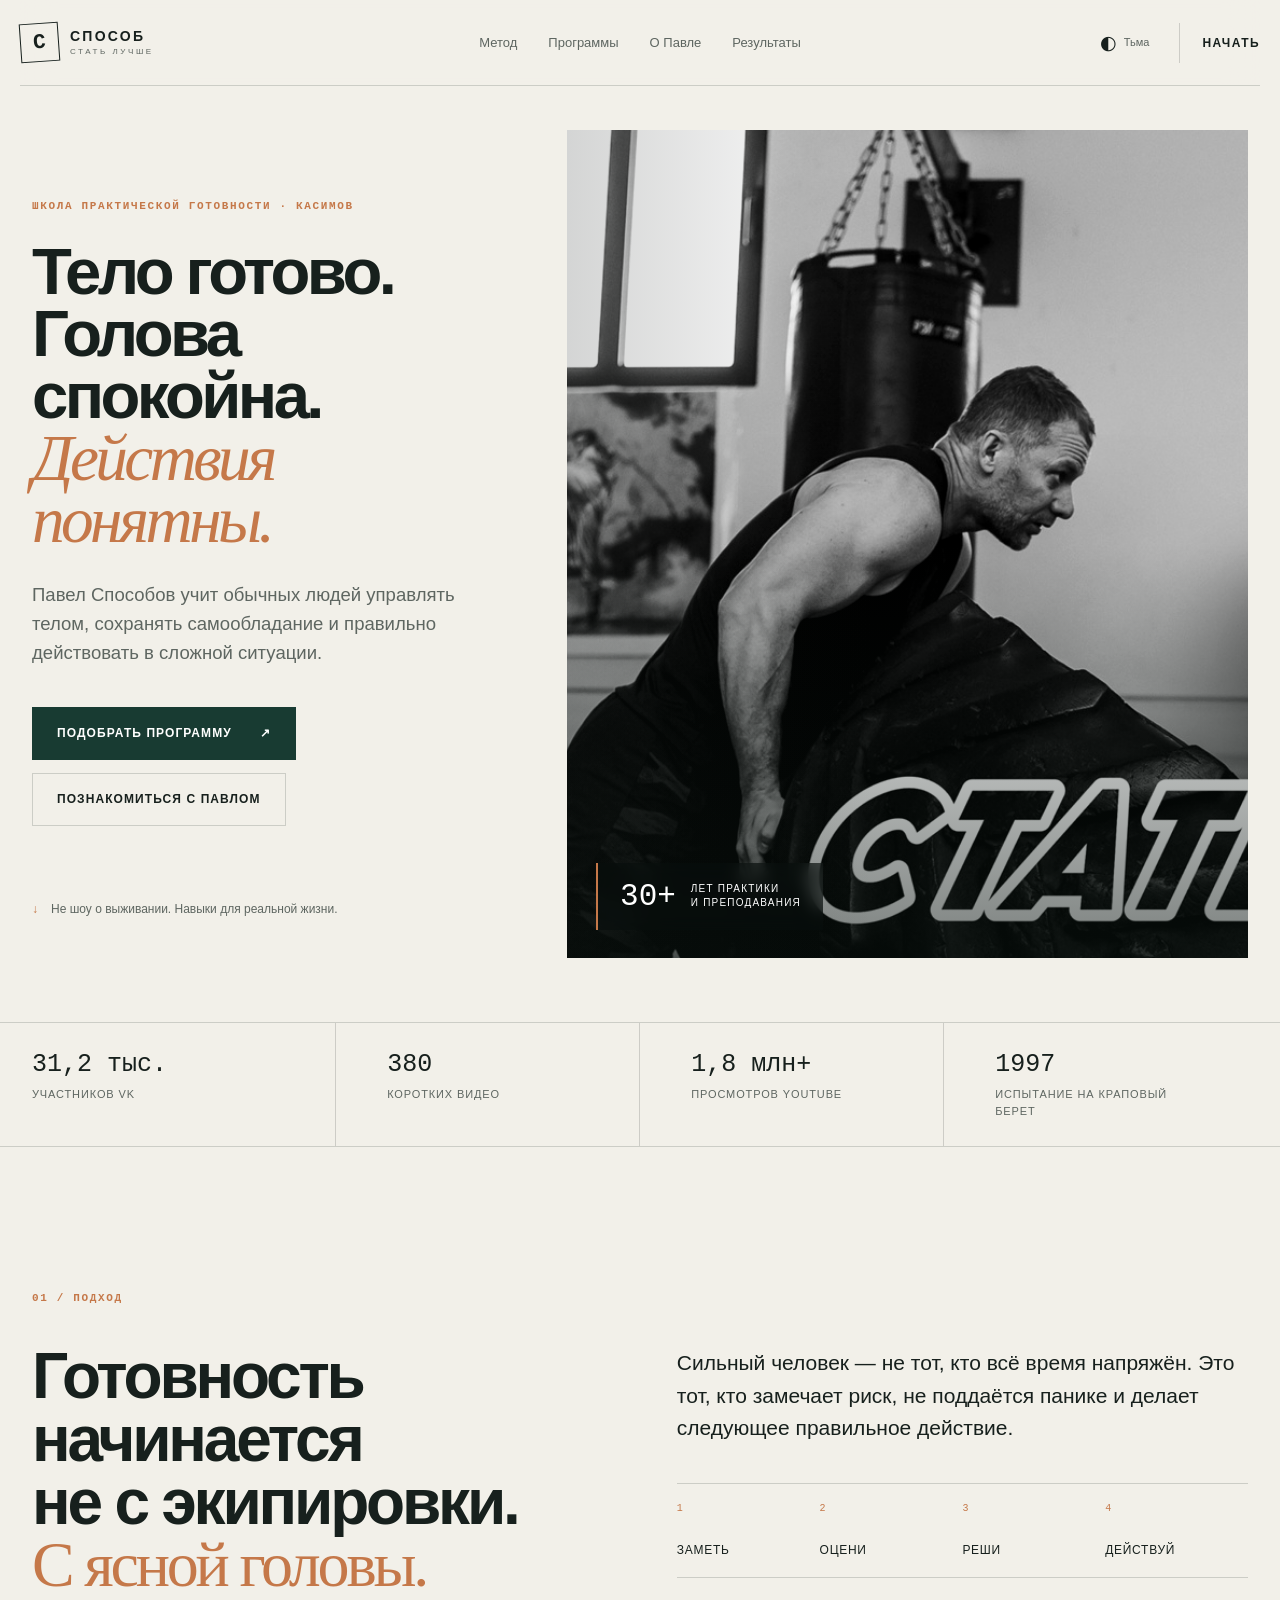
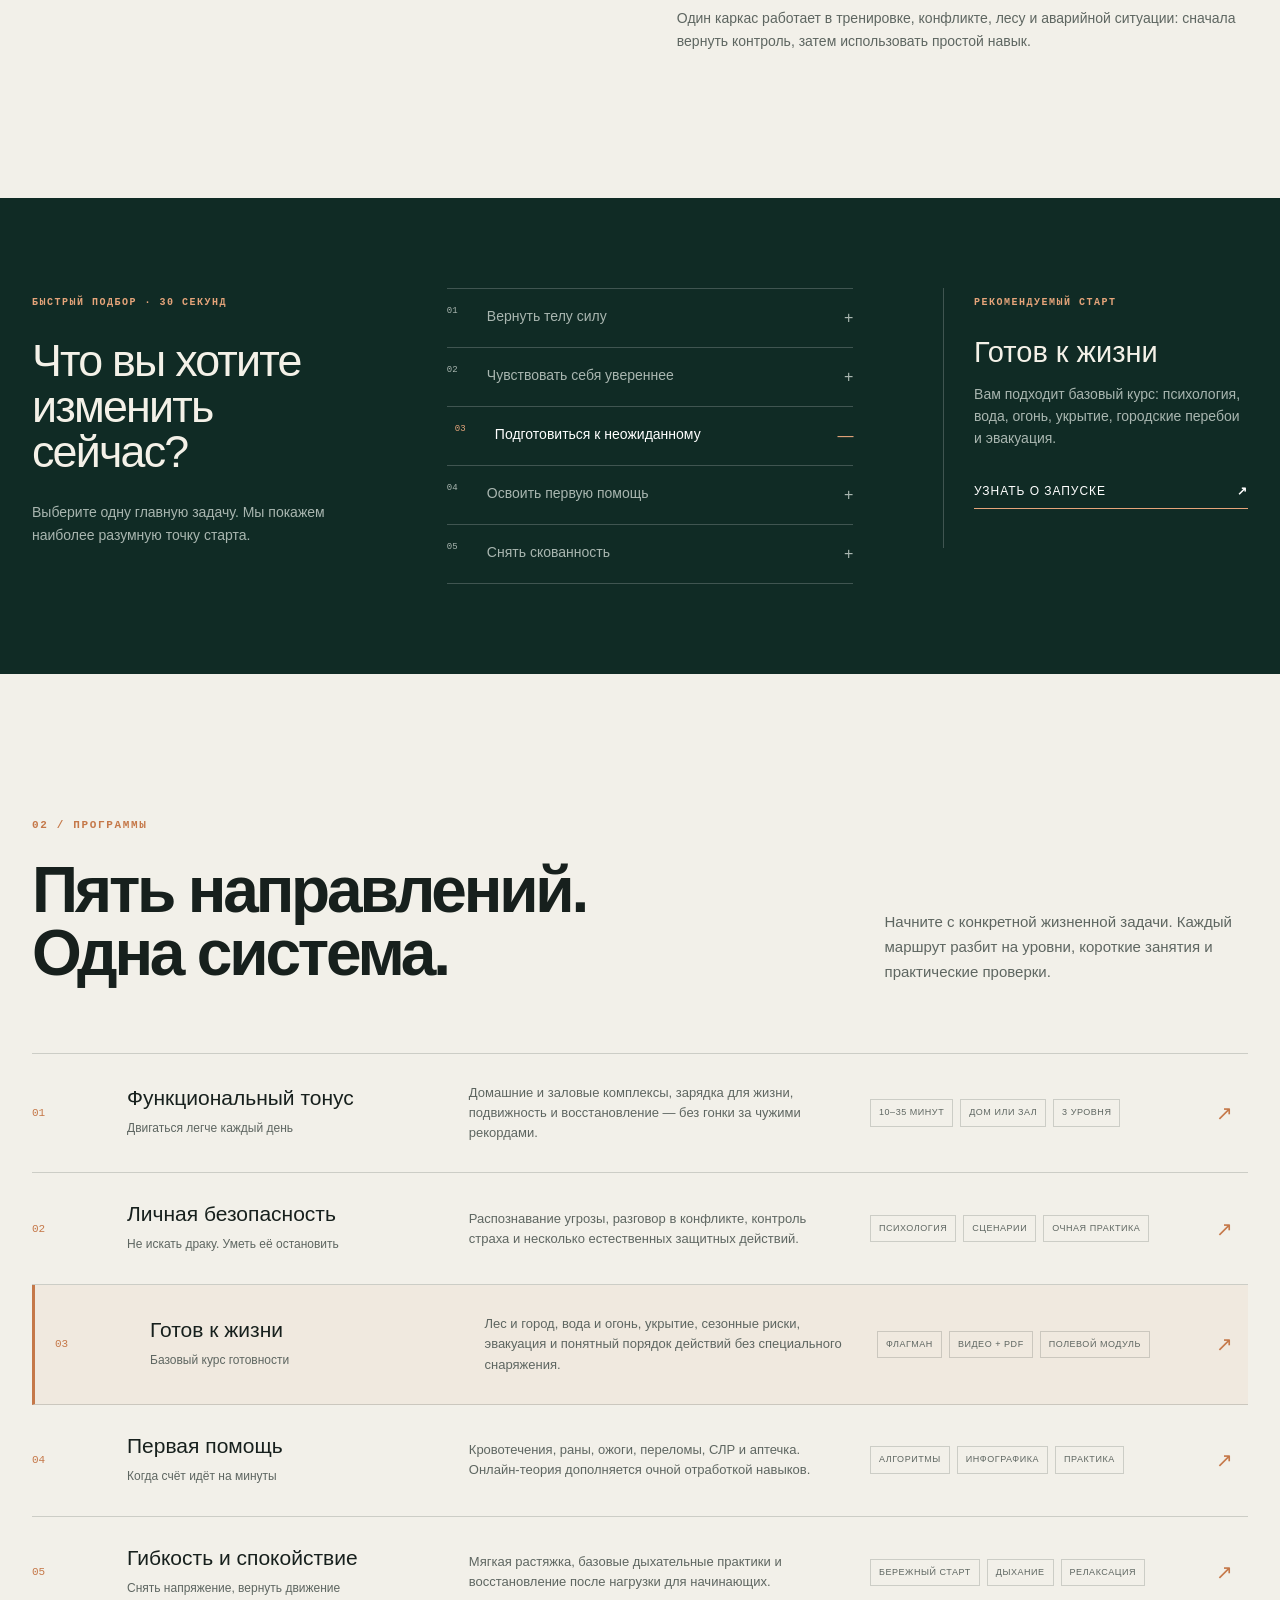
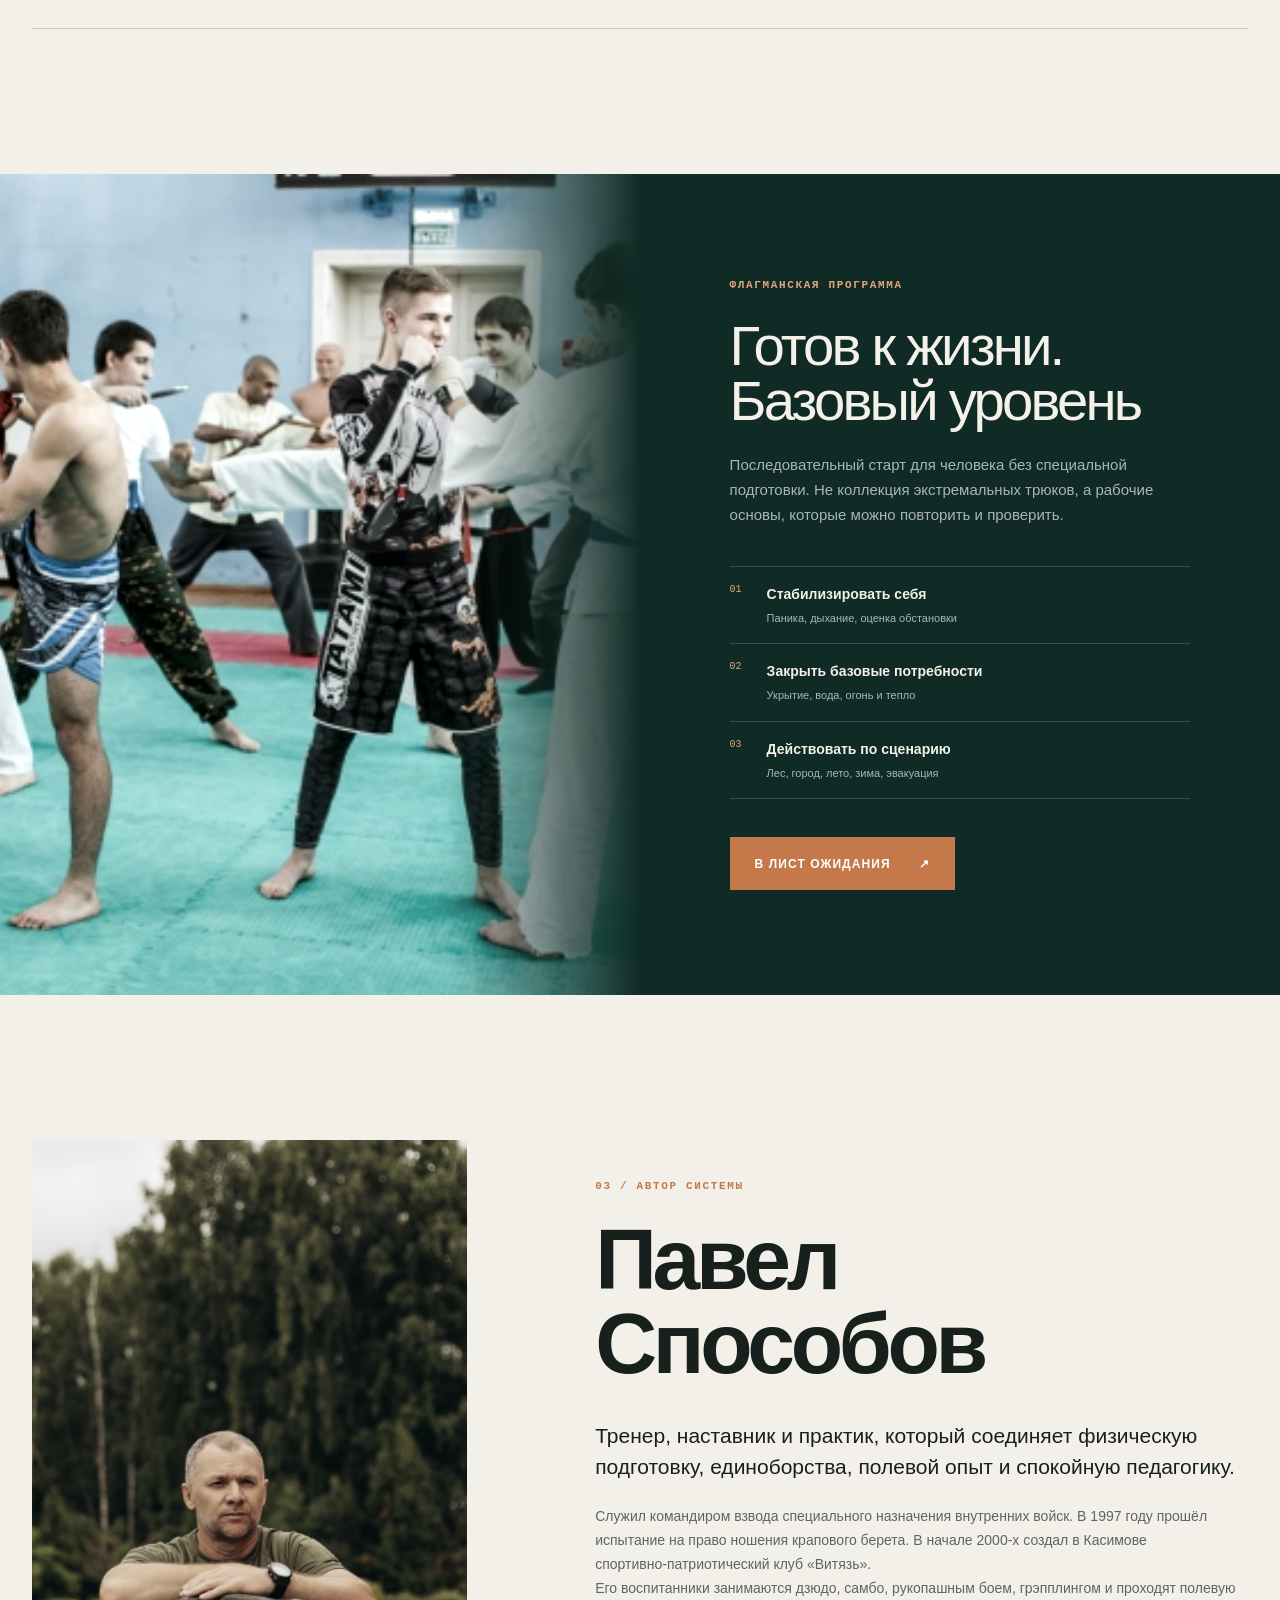
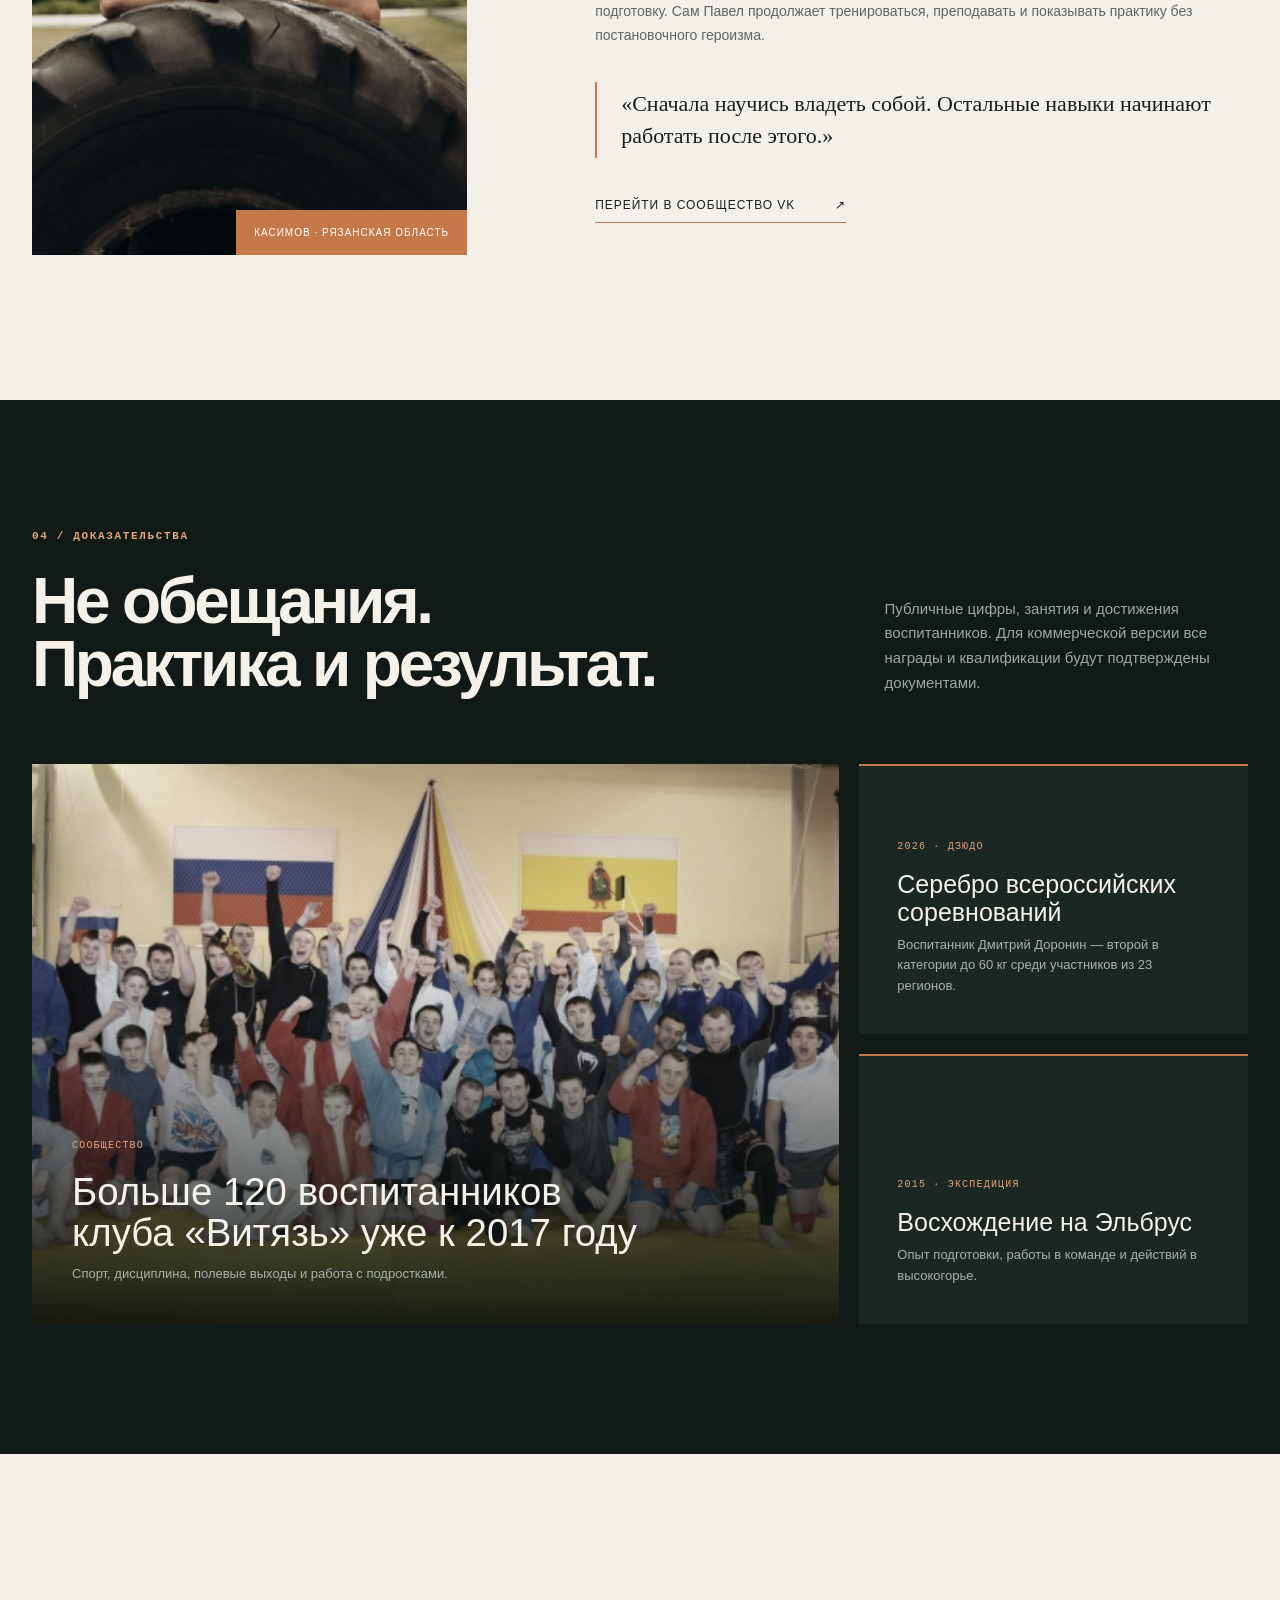
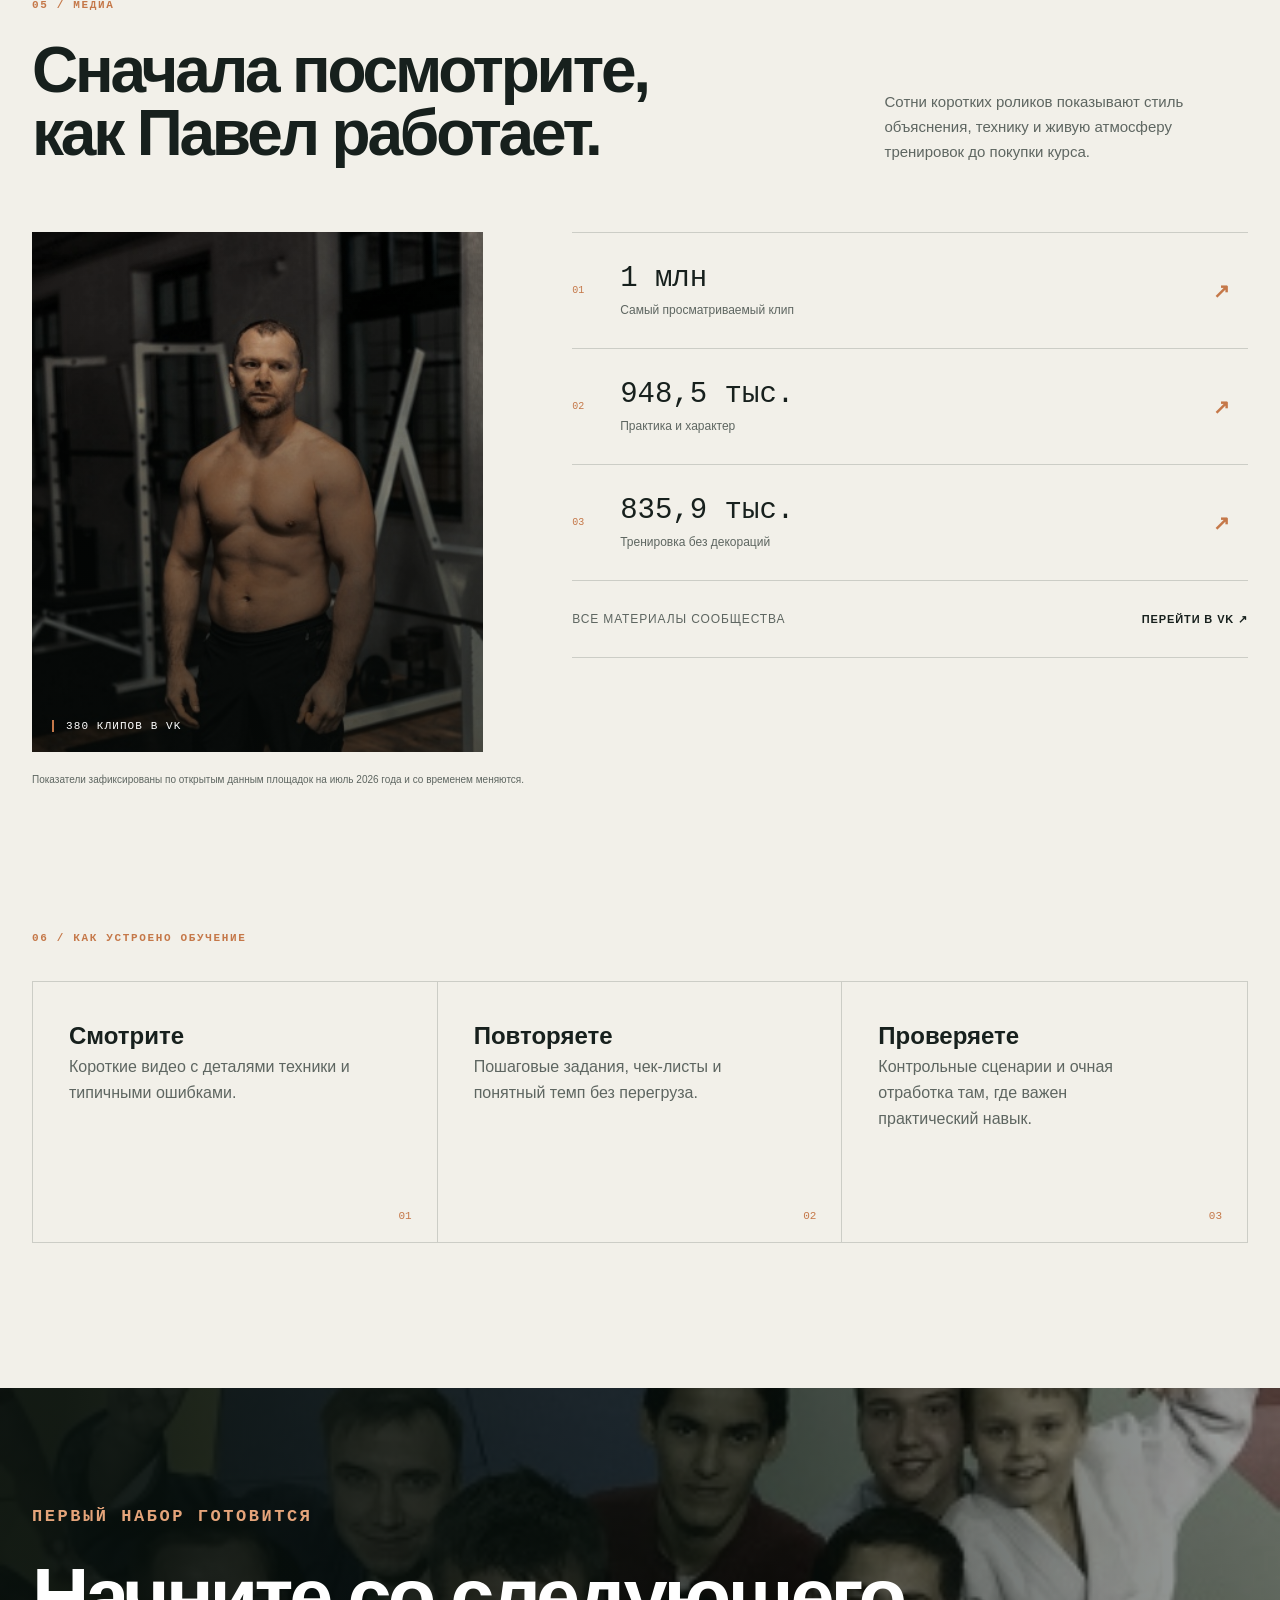
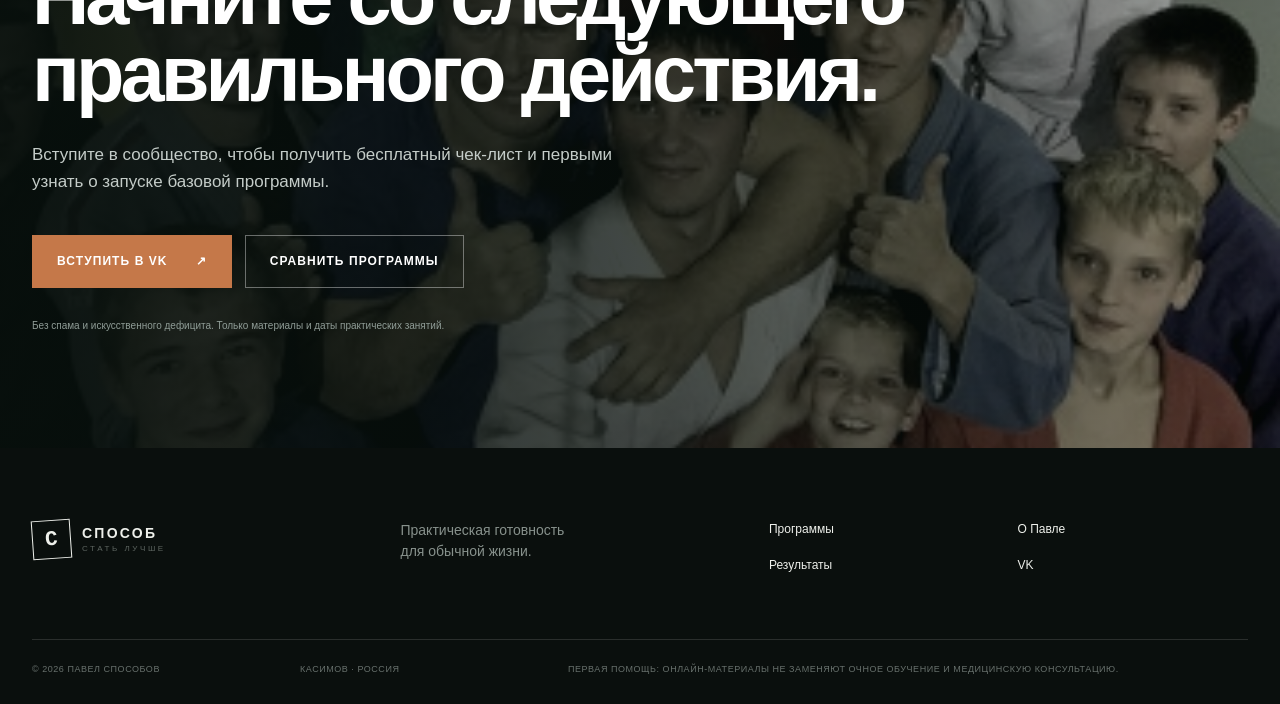
==== index.html @ b3b9cffa "Publish public site" ====
<!DOCTYPE html><html lang="ru"><head><meta charSet="utf-8"/><meta name="viewport" content="width=device-width, initial-scale=1"/><link rel="preload" href="/_next/static/media/797e433ab948586e-s.p.08e28id.o-okb.woff2" as="font" crossorigin="" type="font/woff2"/><link rel="preload" href="/_next/static/media/caa3a2e1cccd8315-s.p.09~u27dqhyhd6.woff2" as="font" crossorigin="" type="font/woff2"/><link rel="preload" as="image" href="/images/hero.jpg"/><link rel="stylesheet" href="/_next/static/chunks/0t3.xj70xas-e.css" data-precedence="next"/><link rel="preload" as="script" fetchPriority="low" href="/_next/static/chunks/11qk_vpw_zwkf.js"/><script src="/_next/static/chunks/0d-5~.f~0wtco.js" async=""></script><script src="/_next/static/chunks/10u3y4bw1ayzs.js" async=""></script><script src="/_next/static/chunks/turbopack-0e47rfx~.~3-8.js" async=""></script><script src="/_next/static/chunks/0fsi8lw5utejl.js" async=""></script><script src="/_next/static/chunks/0d3tkj33oycf2.js" async=""></script><script src="/_next/static/chunks/0q2obh1eyo8nd.js" async=""></script><meta name="next-size-adjust" content=""/><title>Павел Способов — способ стать лучше</title><meta name="description" content="Практическая школа физической формы, личной безопасности, выживания и первой помощи для обычных людей."/><meta property="og:title" content="Тело готово. Голова спокойна. Действия понятны."/><meta property="og:description" content="Школа практической готовности Павла Способова."/><meta property="og:locale" content="ru_RU"/><meta property="og:image" content="https://c05079389-ops.github.io/og.png"/><meta property="og:image:width" content="1707"/><meta property="og:image:height" content="907"/><meta property="og:image:alt" content="Спокойная готовность — школа Павла Способова"/><meta property="og:type" content="website"/><meta name="twitter:card" content="summary_large_image"/><meta name="twitter:title" content="Павел Способов — способ стать лучше"/><meta name="twitter:description" content="Практическая готовность для обычной жизни."/><meta name="twitter:image" content="https://c05079389-ops.github.io/og.png"/><script>
  try {
    const saved = localStorage.getItem('sposob-theme');
    const theme = saved || (matchMedia('(prefers-color-scheme: dark)').matches ? 'dark' : 'light');
    document.documentElement.dataset.theme = theme;
  } catch (_) {}
</script><script src="/_next/static/chunks/03~yq9q893hmn.js" noModule=""></script></head><body class="geist_a71539c9-module__T19VSG__variable geist_mono_8d43a2aa-module__8Li5zG__variable"><div hidden=""><!--$--><!--/$--></div><main id="top"><header class="site-header"><a class="brand" href="#top" aria-label="Способ стать лучше — на главную"><span class="brand-mark">С</span><span class="brand-copy"><b>Способ</b><small>стать лучше</small></span></a><nav class="desktop-nav" aria-label="Главная навигация"><a href="#method">Метод</a><a href="#programs">Программы</a><a href="#pavel">О Павле</a><a href="#results">Результаты</a></nav><div class="header-actions"><button class="theme-toggle" type="button" aria-label="Переключить цветовую тему"><span class="show-in-dark" aria-hidden="true">☼</span><span class="show-in-light" aria-hidden="true">◐</span><small class="show-in-dark">Свет</small><small class="show-in-light">Тьма</small></button><a class="header-cta" href="#start">Начать</a></div></header><section class="hero section-shell" aria-labelledby="hero-title"><div class="hero-copy"><p class="eyebrow">Школа практической готовности · Касимов</p><h1 id="hero-title">Тело готово.<br/>Голова спокойна.<br/><em>Действия понятны.</em></h1><p class="hero-lead">Павел Способов учит обычных людей управлять телом, сохранять самообладание и правильно действовать в сложной ситуации.</p><div class="hero-actions"><a class="button primary" href="#finder">Подобрать программу <span>↗</span></a><a class="button ghost" href="#pavel">Познакомиться с Павлом</a></div><div class="hero-note"><span>↓</span> Не шоу о выживании. Навыки для реальной жизни.</div></div><div class="hero-visual"><img alt="Павел Способов во время функциональной тренировки с тракторной покрышкой" decoding="async" data-nimg="fill" style="position:absolute;height:100%;width:100%;left:0;top:0;right:0;bottom:0;color:transparent" src="/images/hero.jpg"/><div class="hero-image-shade"></div><div class="hero-stamp"><b>30+</b><span>лет практики<br/>и преподавания</span></div></div></section><section class="trust-strip" aria-label="Ключевые показатели"><div><b>31,2 тыс.</b><span>участников VK</span></div><div><b>380</b><span>коротких видео</span></div><div><b>1,8 млн+</b><span>просмотров YouTube</span></div><div><b>1997</b><span>испытание на краповый берет</span></div></section><section class="manifesto section-shell" id="method"><div class="section-number">01 / Подход</div><div class="manifesto-grid"><h2>Готовность начинается<br/>не с экипировки.<br/><span>С ясной головы.</span></h2><div class="manifesto-body"><p>Сильный человек — не тот, кто всё время напряжён. Это тот, кто замечает риск, не поддаётся панике и делает следующее правильное действие.</p><div class="method-line" aria-label="Этапы авторского подхода"><span><i>1</i>Заметь</span><span><i>2</i>Оцени</span><span><i>3</i>Реши</span><span><i>4</i>Действуй</span></div><p class="small-copy">Один каркас работает в тренировке, конфликте, лесу и аварийной ситуации: сначала вернуть контроль, затем использовать простой навык.</p></div></div></section><section class="finder-wrap" id="finder"><div class="section-shell"><div class="finder"><div class="finder-intro"><span>Быстрый подбор · 30 секунд</span><h2>Что вы хотите<br/>изменить сейчас?</h2><p>Выберите одну главную задачу. Мы покажем наиболее разумную точку старта.</p></div><div class="finder-options" role="tablist" aria-label="Цель обучения"><button type="button" role="tab" aria-selected="false"><i>01</i><span>Вернуть телу силу</span><b>+</b></button><button type="button" role="tab" aria-selected="false"><i>02</i><span>Чувствовать себя увереннее</span><b>+</b></button><button type="button" role="tab" aria-selected="true"><i>03</i><span>Подготовиться к неожиданному</span><b>—</b></button><button type="button" role="tab" aria-selected="false"><i>04</i><span>Освоить первую помощь</span><b>+</b></button><button type="button" role="tab" aria-selected="false"><i>05</i><span>Снять скованность</span><b>+</b></button></div><div class="finder-result" aria-live="polite"><span>Рекомендуемый старт</span><h3>Готов к жизни</h3><p>Вам подходит базовый курс: психология, вода, огонь, укрытие, городские перебои и эвакуация.</p><a href="#start">Узнать о запуске <b>↗</b></a></div></div></div></section><section class="programs section-shell" id="programs"><div class="section-heading"><div><div class="section-number">02 / Программы</div><h2>Пять направлений.<br/>Одна система.</h2></div><p>Начните с конкретной жизненной задачи. Каждый маршрут разбит на уровни, короткие занятия и практические проверки.</p></div><div class="program-list"><article class="program-row "><div class="program-index">01</div><div class="program-title"><h3>Функциональный тонус</h3><span>Двигаться легче каждый день</span></div><p>Домашние и заловые комплексы, зарядка для жизни, подвижность и восстановление — без гонки за чужими рекордами.</p><div class="program-meta"><span>10–35 минут</span><span>дом или зал</span><span>3 уровня</span></div><a href="#start" aria-label="Узнать о программе Функциональный тонус">↗</a></article><article class="program-row "><div class="program-index">02</div><div class="program-title"><h3>Личная безопасность</h3><span>Не искать драку. Уметь её остановить</span></div><p>Распознавание угрозы, разговор в конфликте, контроль страха и несколько естественных защитных действий.</p><div class="program-meta"><span>психология</span><span>сценарии</span><span>очная практика</span></div><a href="#start" aria-label="Узнать о программе Личная безопасность">↗</a></article><article class="program-row featured"><div class="program-index">03</div><div class="program-title"><h3>Готов к жизни</h3><span>Базовый курс готовности</span></div><p>Лес и город, вода и огонь, укрытие, сезонные риски, эвакуация и понятный порядок действий без специального снаряжения.</p><div class="program-meta"><span>флагман</span><span>видео + PDF</span><span>полевой модуль</span></div><a href="#start" aria-label="Узнать о программе Готов к жизни">↗</a></article><article class="program-row "><div class="program-index">04</div><div class="program-title"><h3>Первая помощь</h3><span>Когда счёт идёт на минуты</span></div><p>Кровотечения, раны, ожоги, переломы, СЛР и аптечка. Онлайн-теория дополняется очной отработкой навыков.</p><div class="program-meta"><span>алгоритмы</span><span>инфографика</span><span>практика</span></div><a href="#start" aria-label="Узнать о программе Первая помощь">↗</a></article><article class="program-row "><div class="program-index">05</div><div class="program-title"><h3>Гибкость и спокойствие</h3><span>Снять напряжение, вернуть движение</span></div><p>Мягкая растяжка, базовые дыхательные практики и восстановление после нагрузки для начинающих.</p><div class="program-meta"><span>бережный старт</span><span>дыхание</span><span>релаксация</span></div><a href="#start" aria-label="Узнать о программе Гибкость и спокойствие">↗</a></article></div></section><section class="flagship"><div class="flagship-image"><img alt="Отработка навыков на тренировке Павла Способова" loading="lazy" decoding="async" data-nimg="fill" style="position:absolute;height:100%;width:100%;left:0;top:0;right:0;bottom:0;color:transparent" src="/images/combat.jpg"/></div><div class="flagship-copy"><div class="section-number light">Флагманская программа</div><h2>Готов к жизни.<br/>Базовый уровень</h2><p>Последовательный старт для человека без специальной подготовки. Не коллекция экстремальных трюков, а рабочие основы, которые можно повторить и проверить.</p><ol><li><span>01</span><div><b>Стабилизировать себя</b><small>Паника, дыхание, оценка обстановки</small></div></li><li><span>02</span><div><b>Закрыть базовые потребности</b><small>Укрытие, вода, огонь и тепло</small></div></li><li><span>03</span><div><b>Действовать по сценарию</b><small>Лес, город, лето, зима, эвакуация</small></div></li></ol><a class="button copper" href="#start">В лист ожидания <span>↗</span></a></div></section><section class="about section-shell" id="pavel"><div class="about-photo"><img alt="Павел Способов на тренировочной площадке" loading="lazy" decoding="async" data-nimg="fill" style="position:absolute;height:100%;width:100%;left:0;top:0;right:0;bottom:0;color:transparent" src="/images/pavel.jpg"/><div class="photo-label">Касимов · Рязанская область</div></div><div class="about-copy"><div class="section-number">03 / Автор системы</div><h2>Павел<br/>Способов</h2><p class="about-lead">Тренер, наставник и практик, который соединяет физическую подготовку, единоборства, полевой опыт и спокойную педагогику.</p><p>Служил командиром взвода специального назначения внутренних войск. В 1997 году прошёл испытание на право ношения крапового берета. В начале 2000-х создал в Касимове спортивно‑патриотический клуб «Витязь».</p><p>Его воспитанники занимаются дзюдо, самбо, рукопашным боем, грэпплингом и проходят полевую подготовку. Сам Павел продолжает тренироваться, преподавать и показывать практику без постановочного героизма.</p><blockquote>«Сначала научись владеть собой. Остальные навыки начинают работать после этого.»</blockquote><a class="text-link" href="https://vk.ru/club160742433" target="_blank" rel="noreferrer">Перейти в сообщество VK <span>↗</span></a></div></section><section class="results" id="results"><div class="section-shell"><div class="section-heading light-heading"><div><div class="section-number light">04 / Доказательства</div><h2>Не обещания.<br/>Практика и результат.</h2></div><p>Публичные цифры, занятия и достижения воспитанников. Для коммерческой версии все награды и квалификации будут подтверждены документами.</p></div><div class="case-grid"><article class="case-featured"><img alt="Команда и воспитанники клуба Павла Способова" loading="lazy" decoding="async" data-nimg="fill" style="position:absolute;height:100%;width:100%;left:0;top:0;right:0;bottom:0;color:transparent" src="/images/community.jpg"/><div class="case-overlay"><span>Сообщество</span><h3>Больше 120 воспитанников клуба «Витязь» уже к 2017 году</h3><p>Спорт, дисциплина, полевые выходы и работа с подростками.</p></div></article><div class="case-stack"><article><span>2026 · Дзюдо</span><h3>Серебро всероссийских соревнований</h3><p>Воспитанник Дмитрий Доронин — второй в категории до 60 кг среди участников из 23 регионов.</p></article><article><span>2015 · Экспедиция</span><h3>Восхождение на Эльбрус</h3><p>Опыт подготовки, работы в команде и действий в высокогорье.</p></article></div></div></div></section><section class="media section-shell"><div class="section-heading"><div><div class="section-number">05 / Медиа</div><h2>Сначала посмотрите,<br/>как Павел работает.</h2></div><p>Сотни коротких роликов показывают стиль объяснения, технику и живую атмосферу тренировок до покупки курса.</p></div><div class="media-layout"><div class="media-image"><img alt="Павел Способов в тренировочном зале" loading="lazy" decoding="async" data-nimg="fill" style="position:absolute;height:100%;width:100%;left:0;top:0;right:0;bottom:0;color:transparent" src="/images/fitness.jpg"/><span>380 клипов в VK</span></div><div class="video-list"><a href="https://vk.ru/clip-160742433_456239217" target="_blank" rel="noreferrer"><i>0<!-- -->1</i><div><b>1 млн</b><span>Самый просматриваемый клип</span></div><strong>↗</strong></a><a href="https://vk.ru/clip-160742433_456239220" target="_blank" rel="noreferrer"><i>0<!-- -->2</i><div><b>948,5 тыс.</b><span>Практика и характер</span></div><strong>↗</strong></a><a href="https://vk.ru/clip-160742433_456239047" target="_blank" rel="noreferrer"><i>0<!-- -->3</i><div><b>835,9 тыс.</b><span>Тренировка без декораций</span></div><strong>↗</strong></a><a class="all-media" href="https://vk.ru/club160742433" target="_blank" rel="noreferrer"><span>Все материалы сообщества</span><strong>Перейти в VK ↗</strong></a></div></div><p class="data-note">Показатели зафиксированы по открытым данным площадок на июль 2026 года и со временем меняются.</p></section><section class="format section-shell"><div class="section-number">06 / Как устроено обучение</div><div class="format-grid"><div><b>Смотрите</b><p>Короткие видео с деталями техники и типичными ошибками.</p><span>01</span></div><div><b>Повторяете</b><p>Пошаговые задания, чек‑листы и понятный темп без перегруза.</p><span>02</span></div><div><b>Проверяете</b><p>Контрольные сценарии и очная отработка там, где важен практический навык.</p><span>03</span></div></div></section><section class="cta-section" id="start"><div class="cta-photo"><img alt="Павел Способов с участниками клуба" loading="lazy" decoding="async" data-nimg="fill" style="position:absolute;height:100%;width:100%;left:0;top:0;right:0;bottom:0;color:transparent" src="/images/youth.jpg"/></div><div class="cta-content section-shell"><p class="eyebrow light">Первый набор готовится</p><h2>Начните со следующего<br/>правильного действия.</h2><p>Вступите в сообщество, чтобы получить бесплатный чек‑лист и первыми узнать о запуске базовой программы.</p><div class="hero-actions"><a class="button copper" href="https://vk.ru/club160742433" target="_blank" rel="noreferrer">Вступить в VK <span>↗</span></a><a class="button outline-light" href="#programs">Сравнить программы</a></div><small>Без спама и искусственного дефицита. Только материалы и даты практических занятий.</small></div></section><footer><div class="footer-top"><a class="brand footer-brand" href="#top"><span class="brand-mark">С</span><span class="brand-copy"><b>Способ</b><small>стать лучше</small></span></a><p>Практическая готовность<br/>для обычной жизни.</p><nav><a href="#programs">Программы</a><a href="#pavel">О Павле</a><a href="#results">Результаты</a><a href="https://vk.ru/club160742433">VK</a></nav></div><div class="footer-bottom"><span>© 2026 Павел Способов</span><span>Касимов · Россия</span><span>Первая помощь: онлайн‑материалы не заменяют очное обучение и медицинскую консультацию.</span></div></footer></main><!--$--><!--/$--><script src="/_next/static/chunks/11qk_vpw_zwkf.js" id="_R_" async=""></script><script>(self.__next_f=self.__next_f||[]).push([0])</script><script>self.__next_f.push([1,"1:\"$Sreact.fragment\"\n2:I[39756,[\"/_next/static/chunks/0fsi8lw5utejl.js\",\"/_next/static/chunks/0d3tkj33oycf2.js\"],\"default\"]\n3:I[37457,[\"/_next/static/chunks/0fsi8lw5utejl.js\",\"/_next/static/chunks/0d3tkj33oycf2.js\"],\"default\"]\n4:I[25648,[\"/_next/static/chunks/0fsi8lw5utejl.js\",\"/_next/static/chunks/0d3tkj33oycf2.js\",\"/_next/static/chunks/0q2obh1eyo8nd.js\"],\"ThemeToggle\"]\n5:I[5500,[\"/_next/static/chunks/0fsi8lw5utejl.js\",\"/_next/static/chunks/0d3tkj33oycf2.js\",\"/_next/static/chunks/0q2obh1eyo8nd.js\"],\"Image\"]\n16:I[68027,[\"/_next/static/chunks/0fsi8lw5utejl.js\",\"/_next/static/chunks/0d3tkj33oycf2.js\"],\"default\",1]\n:HL[\"/_next/static/chunks/0t3.xj70xas-e.css\",\"style\"]\n:HL[\"/_next/static/media/797e433ab948586e-s.p.08e28id.o-okb.woff2\",\"font\",{\"crossOrigin\":\"\",\"type\":\"font/woff2\"}]\n:HL[\"/_next/static/media/caa3a2e1cccd8315-s.p.09~u27dqhyhd6.woff2\",\"font\",{\"crossOrigin\":\"\",\"type\":\"font/woff2\"}]\n"])</script><script>self.__next_f.push([1,"0:{\"P\":null,\"c\":[\"\",\"\"],\"q\":\"\",\"i\":false,\"f\":[[[\"\",{\"children\":[\"__PAGE__\",{}]},\"$undefined\",\"$undefined\",16],[[\"$\",\"$1\",\"c\",{\"children\":[[[\"$\",\"link\",\"0\",{\"rel\":\"stylesheet\",\"href\":\"/_next/static/chunks/0t3.xj70xas-e.css\",\"precedence\":\"next\",\"crossOrigin\":\"$undefined\",\"nonce\":\"$undefined\"}],[\"$\",\"script\",\"script-0\",{\"src\":\"/_next/static/chunks/0fsi8lw5utejl.js\",\"async\":true,\"nonce\":\"$undefined\"}],[\"$\",\"script\",\"script-1\",{\"src\":\"/_next/static/chunks/0d3tkj33oycf2.js\",\"async\":true,\"nonce\":\"$undefined\"}]],[\"$\",\"html\",null,{\"lang\":\"ru\",\"suppressHydrationWarning\":true,\"children\":[[\"$\",\"head\",null,{\"children\":[\"$\",\"script\",null,{\"dangerouslySetInnerHTML\":{\"__html\":\"\\n  try {\\n    const saved = localStorage.getItem('sposob-theme');\\n    const theme = saved || (matchMedia('(prefers-color-scheme: dark)').matches ? 'dark' : 'light');\\n    document.documentElement.dataset.theme = theme;\\n  } catch (_) {}\\n\"}}]}],[\"$\",\"body\",null,{\"className\":\"geist_a71539c9-module__T19VSG__variable geist_mono_8d43a2aa-module__8Li5zG__variable\",\"children\":[\"$\",\"$L2\",null,{\"parallelRouterKey\":\"children\",\"error\":\"$undefined\",\"errorStyles\":\"$undefined\",\"errorScripts\":\"$undefined\",\"template\":[\"$\",\"$L3\",null,{}],\"templateStyles\":\"$undefined\",\"templateScripts\":\"$undefined\",\"notFound\":[[[\"$\",\"title\",null,{\"children\":\"404: This page could not be found.\"}],[\"$\",\"div\",null,{\"style\":{\"fontFamily\":\"system-ui,\\\"Segoe UI\\\",Roboto,Helvetica,Arial,sans-serif,\\\"Apple Color Emoji\\\",\\\"Segoe UI Emoji\\\"\",\"height\":\"100vh\",\"textAlign\":\"center\",\"display\":\"flex\",\"flexDirection\":\"column\",\"alignItems\":\"center\",\"justifyContent\":\"center\"},\"children\":[\"$\",\"div\",null,{\"children\":[[\"$\",\"style\",null,{\"dangerouslySetInnerHTML\":{\"__html\":\"body{color:#000;background:#fff;margin:0}.next-error-h1{border-right:1px solid rgba(0,0,0,.3)}@media (prefers-color-scheme:dark){body{color:#fff;background:#000}.next-error-h1{border-right:1px solid rgba(255,255,255,.3)}}\"}}],[\"$\",\"h1\",null,{\"className\":\"next-error-h1\",\"style\":{\"display\":\"inline-block\",\"margin\":\"0 20px 0 0\",\"padding\":\"0 23px 0 0\",\"fontSize\":24,\"fontWeight\":500,\"verticalAlign\":\"top\",\"lineHeight\":\"49px\"},\"children\":404}],[\"$\",\"div\",null,{\"style\":{\"display\":\"inline-block\"},\"children\":[\"$\",\"h2\",null,{\"style\":{\"fontSize\":14,\"fontWeight\":400,\"lineHeight\":\"49px\",\"margin\":0},\"children\":\"This page could not be found.\"}]}]]}]}]],[]],\"forbidden\":\"$undefined\",\"unauthorized\":\"$undefined\"}]}]]}]]}],{\"children\":[[\"$\",\"$1\",\"c\",{\"children\":[[\"$\",\"main\",null,{\"id\":\"top\",\"children\":[[\"$\",\"header\",null,{\"className\":\"site-header\",\"children\":[[\"$\",\"a\",null,{\"className\":\"brand\",\"href\":\"#top\",\"aria-label\":\"Способ стать лучше — на главную\",\"children\":[[\"$\",\"span\",null,{\"className\":\"brand-mark\",\"children\":\"С\"}],[\"$\",\"span\",null,{\"className\":\"brand-copy\",\"children\":[[\"$\",\"b\",null,{\"children\":\"Способ\"}],[\"$\",\"small\",null,{\"children\":\"стать лучше\"}]]}]]}],[\"$\",\"nav\",null,{\"className\":\"desktop-nav\",\"aria-label\":\"Главная навигация\",\"children\":[[\"$\",\"a\",null,{\"href\":\"#method\",\"children\":\"Метод\"}],[\"$\",\"a\",null,{\"href\":\"#programs\",\"children\":\"Программы\"}],[\"$\",\"a\",null,{\"href\":\"#pavel\",\"children\":\"О Павле\"}],[\"$\",\"a\",null,{\"href\":\"#results\",\"children\":\"Результаты\"}]]}],[\"$\",\"div\",null,{\"className\":\"header-actions\",\"children\":[[\"$\",\"$L4\",null,{}],[\"$\",\"a\",null,{\"className\":\"header-cta\",\"href\":\"#start\",\"children\":\"Начать\"}]]}]]}],[\"$\",\"section\",null,{\"className\":\"hero section-shell\",\"aria-labelledby\":\"hero-title\",\"children\":[[\"$\",\"div\",null,{\"className\":\"hero-copy\",\"children\":[[\"$\",\"p\",null,{\"className\":\"eyebrow\",\"children\":\"Школа практической готовности · Касимов\"}],[\"$\",\"h1\",null,{\"id\":\"hero-title\",\"children\":[\"Тело готово.\",[\"$\",\"br\",null,{}],\"Голова спокойна.\",[\"$\",\"br\",null,{}],[\"$\",\"em\",null,{\"children\":\"Действия понятны.\"}]]}],[\"$\",\"p\",null,{\"className\":\"hero-lead\",\"children\":\"Павел Способов учит обычных людей управлять телом, сохранять самообладание и правильно действовать в сложной ситуации.\"}],[\"$\",\"div\",null,{\"className\":\"hero-actions\",\"children\":[[\"$\",\"a\",null,{\"className\":\"button primary\",\"href\":\"#finder\",\"children\":[\"Подобрать программу \",[\"$\",\"span\",null,{\"children\":\"↗\"}]]}],[\"$\",\"a\",null,{\"className\":\"button ghost\",\"href\":\"#pavel\",\"children\":\"Познакомиться с Павлом\"}]]}],[\"$\",\"div\",null,{\"className\":\"hero-note\",\"children\":[[\"$\",\"span\",null,{\"children\":\"↓\"}],\" Не шоу о выживании. Навыки для реальной жизни.\"]}]]}],[\"$\",\"div\",null,{\"className\":\"hero-visual\",\"children\":[[\"$\",\"$L5\",null,{\"src\":\"/images/hero.jpg\",\"alt\":\"Павел Способов во время функциональной тренировки с тракторной покрышкой\",\"fill\":true,\"priority\":true,\"sizes\":\"(max-width: 900px) 100vw, 52vw\"}],[\"$\",\"div\",null,{\"className\":\"hero-image-shade\"}],[\"$\",\"div\",null,{\"className\":\"hero-stamp\",\"children\":[\"$L6\",\"$L7\"]}]]}]]}],\"$L8\",\"$L9\",\"$La\",\"$Lb\",\"$Lc\",\"$Ld\",\"$Le\",\"$Lf\",\"$L10\",\"$L11\",\"$L12\"]}],[\"$L13\"],\"$L14\"]}],{},null,false,null]},null,false,null],\"$L15\",false]],\"m\":\"$undefined\",\"G\":[\"$16\",[\"$L17\"]],\"S\":true,\"h\":null,\"s\":\"$undefined\",\"l\":\"$undefined\",\"p\":\"$undefined\",\"d\":\"$undefined\",\"b\":\"DuNEIlZty2JVRrkGHcUBP\"}\n"])</script><script>self.__next_f.push([1,"18:I[29879,[\"/_next/static/chunks/0fsi8lw5utejl.js\",\"/_next/static/chunks/0d3tkj33oycf2.js\",\"/_next/static/chunks/0q2obh1eyo8nd.js\"],\"ProgramFinder\"]\n19:I[97367,[\"/_next/static/chunks/0fsi8lw5utejl.js\",\"/_next/static/chunks/0d3tkj33oycf2.js\"],\"OutletBoundary\"]\n1a:\"$Sreact.suspense\"\n1c:I[97367,[\"/_next/static/chunks/0fsi8lw5utejl.js\",\"/_next/static/chunks/0d3tkj33oycf2.js\"],\"ViewportBoundary\"]\n1e:I[97367,[\"/_next/static/chunks/0fsi8lw5utejl.js\",\"/_next/static/chunks/0d3tkj33oycf2.js\"],\"MetadataBoundary\"]\n6:[\"$\",\"b\",null,{\"children\":\"30+\"}]\n7:[\"$\",\"span\",null,{\"children\":[\"лет практики\",[\"$\",\"br\",null,{}],\"и преподавания\"]}]\n8:[\"$\",\"section\",null,{\"className\":\"trust-strip\",\"aria-label\":\"Ключевые показатели\",\"children\":[[\"$\",\"div\",null,{\"children\":[[\"$\",\"b\",null,{\"children\":\"31,2 тыс.\"}],[\"$\",\"span\",null,{\"children\":\"участников VK\"}]]}],[\"$\",\"div\",null,{\"children\":[[\"$\",\"b\",null,{\"children\":\"380\"}],[\"$\",\"span\",null,{\"children\":\"коротких видео\"}]]}],[\"$\",\"div\",null,{\"children\":[[\"$\",\"b\",null,{\"children\":\"1,8 млн+\"}],[\"$\",\"span\",null,{\"children\":\"просмотров YouTube\"}]]}],[\"$\",\"div\",null,{\"children\":[[\"$\",\"b\",null,{\"children\":\"1997\"}],[\"$\",\"span\",null,{\"children\":\"испытание на краповый берет\"}]]}]]}]\n9:[\"$\",\"section\",null,{\"className\":\"manifesto section-shell\",\"id\":\"method\",\"children\":[[\"$\",\"div\",null,{\"className\":\"section-number\",\"children\":\"01 / Подход\"}],[\"$\",\"div\",null,{\"className\":\"manifesto-grid\",\"children\":[[\"$\",\"h2\",null,{\"children\":[\"Готовность начинается\",[\"$\",\"br\",null,{}],\"не с экипировки.\",[\"$\",\"br\",null,{}],[\"$\",\"span\",null,{\"children\":\"С ясной головы.\"}]]}],[\"$\",\"div\",null,{\"className\":\"manifesto-body\",\"children\":[[\"$\",\"p\",null,{\"children\":\"Сильный человек — не тот, кто всё время напряжён. Это тот, кто замечает риск, не поддаётся панике и делает следующее правильное действие.\"}],[\"$\",\"div\",null,{\"className\":\"method-line\",\"aria-label\":\"Этапы авторского подхода\",\"children\":[[\"$\",\"span\",null,{\"children\":[[\"$\",\"i\",null,{\"children\":\"1\"}],\"Заметь\"]}],[\"$\",\"span\",null,{\"children\":[[\"$\",\"i\",null,{\"children\":\"2\"}],\"Оцени\"]}],[\"$\",\"span\",null,{\"children\":[[\"$\",\"i\",null,{\"children\":\"3\"}],\"Реши\"]}],[\"$\",\"span\",null,{\"children\":[[\"$\",\"i\",null,{\"children\":\"4\"}],\"Действуй\"]}]]}],[\"$\",\"p\",null,{\"className\":\"small-copy\",\"children\":\"Один каркас работает в тренировке, конфликте, лесу и аварийной ситуации: сначала вернуть контроль, затем использовать простой навык.\"}]]}]]}]]}]\na:[\"$\",\"section\",null,{\"className\":\"finder-wrap\",\"id\":\"finder\",\"children\":[\"$\",\"div\",null,{\"className\":\"section-shell\",\"children\":[\"$\",\"$L18\",null,{}]}]}]\n"])</script><script>self.__next_f.push([1,"b:[\"$\",\"section\",null,{\"className\":\"programs section-shell\",\"id\":\"programs\",\"children\":[[\"$\",\"div\",null,{\"className\":\"section-heading\",\"children\":[[\"$\",\"div\",null,{\"children\":[[\"$\",\"div\",null,{\"className\":\"section-number\",\"children\":\"02 / Программы\"}],[\"$\",\"h2\",null,{\"children\":[\"Пять направлений.\",[\"$\",\"br\",null,{}],\"Одна система.\"]}]]}],[\"$\",\"p\",null,{\"children\":\"Начните с конкретной жизненной задачи. Каждый маршрут разбит на уровни, короткие занятия и практические проверки.\"}]]}],[\"$\",\"div\",null,{\"className\":\"program-list\",\"children\":[[\"$\",\"article\",\"01\",{\"className\":\"program-row \",\"children\":[[\"$\",\"div\",null,{\"className\":\"program-index\",\"children\":\"01\"}],[\"$\",\"div\",null,{\"className\":\"program-title\",\"children\":[[\"$\",\"h3\",null,{\"children\":\"Функциональный тонус\"}],[\"$\",\"span\",null,{\"children\":\"Двигаться легче каждый день\"}]]}],[\"$\",\"p\",null,{\"children\":\"Домашние и заловые комплексы, зарядка для жизни, подвижность и восстановление — без гонки за чужими рекордами.\"}],[\"$\",\"div\",null,{\"className\":\"program-meta\",\"children\":[[\"$\",\"span\",\"10–35 минут\",{\"children\":\"10–35 минут\"}],[\"$\",\"span\",\"дом или зал\",{\"children\":\"дом или зал\"}],[\"$\",\"span\",\"3 уровня\",{\"children\":\"3 уровня\"}]]}],[\"$\",\"a\",null,{\"href\":\"#start\",\"aria-label\":\"Узнать о программе Функциональный тонус\",\"children\":\"↗\"}]]}],[\"$\",\"article\",\"02\",{\"className\":\"program-row \",\"children\":[[\"$\",\"div\",null,{\"className\":\"program-index\",\"children\":\"02\"}],[\"$\",\"div\",null,{\"className\":\"program-title\",\"children\":[[\"$\",\"h3\",null,{\"children\":\"Личная безопасность\"}],[\"$\",\"span\",null,{\"children\":\"Не искать драку. Уметь её остановить\"}]]}],[\"$\",\"p\",null,{\"children\":\"Распознавание угрозы, разговор в конфликте, контроль страха и несколько естественных защитных действий.\"}],[\"$\",\"div\",null,{\"className\":\"program-meta\",\"children\":[[\"$\",\"span\",\"психология\",{\"children\":\"психология\"}],[\"$\",\"span\",\"сценарии\",{\"children\":\"сценарии\"}],[\"$\",\"span\",\"очная практика\",{\"children\":\"очная практика\"}]]}],[\"$\",\"a\",null,{\"href\":\"#start\",\"aria-label\":\"Узнать о программе Личная безопасность\",\"children\":\"↗\"}]]}],[\"$\",\"article\",\"03\",{\"className\":\"program-row featured\",\"children\":[[\"$\",\"div\",null,{\"className\":\"program-index\",\"children\":\"03\"}],[\"$\",\"div\",null,{\"className\":\"program-title\",\"children\":[[\"$\",\"h3\",null,{\"children\":\"Готов к жизни\"}],[\"$\",\"span\",null,{\"children\":\"Базовый курс готовности\"}]]}],[\"$\",\"p\",null,{\"children\":\"Лес и город, вода и огонь, укрытие, сезонные риски, эвакуация и понятный порядок действий без специального снаряжения.\"}],[\"$\",\"div\",null,{\"className\":\"program-meta\",\"children\":[[\"$\",\"span\",\"флагман\",{\"children\":\"флагман\"}],[\"$\",\"span\",\"видео + PDF\",{\"children\":\"видео + PDF\"}],[\"$\",\"span\",\"полевой модуль\",{\"children\":\"полевой модуль\"}]]}],[\"$\",\"a\",null,{\"href\":\"#start\",\"aria-label\":\"Узнать о программе Готов к жизни\",\"children\":\"↗\"}]]}],[\"$\",\"article\",\"04\",{\"className\":\"program-row \",\"children\":[[\"$\",\"div\",null,{\"className\":\"program-index\",\"children\":\"04\"}],[\"$\",\"div\",null,{\"className\":\"program-title\",\"children\":[[\"$\",\"h3\",null,{\"children\":\"Первая помощь\"}],[\"$\",\"span\",null,{\"children\":\"Когда счёт идёт на минуты\"}]]}],[\"$\",\"p\",null,{\"children\":\"Кровотечения, раны, ожоги, переломы, СЛР и аптечка. Онлайн-теория дополняется очной отработкой навыков.\"}],[\"$\",\"div\",null,{\"className\":\"program-meta\",\"children\":[[\"$\",\"span\",\"алгоритмы\",{\"children\":\"алгоритмы\"}],[\"$\",\"span\",\"инфографика\",{\"children\":\"инфографика\"}],[\"$\",\"span\",\"практика\",{\"children\":\"практика\"}]]}],[\"$\",\"a\",null,{\"href\":\"#start\",\"aria-label\":\"Узнать о программе Первая помощь\",\"children\":\"↗\"}]]}],[\"$\",\"article\",\"05\",{\"className\":\"program-row \",\"children\":[[\"$\",\"div\",null,{\"className\":\"program-index\",\"children\":\"05\"}],[\"$\",\"div\",null,{\"className\":\"program-title\",\"children\":[[\"$\",\"h3\",null,{\"children\":\"Гибкость и спокойствие\"}],[\"$\",\"span\",null,{\"children\":\"Снять напряжение, вернуть движение\"}]]}],[\"$\",\"p\",null,{\"children\":\"Мягкая растяжка, базовые дыхательные практики и восстановление после нагрузки для начинающих.\"}],[\"$\",\"div\",null,{\"className\":\"program-meta\",\"children\":[[\"$\",\"span\",\"бережный старт\",{\"children\":\"бережный старт\"}],[\"$\",\"span\",\"дыхание\",{\"children\":\"дыхание\"}],[\"$\",\"span\",\"релаксация\",{\"children\":\"релаксация\"}]]}],[\"$\",\"a\",null,{\"href\":\"#start\",\"aria-label\":\"Узнать о программе Гибкость и спокойствие\",\"children\":\"↗\"}]]}]]}]]}]\n"])</script><script>self.__next_f.push([1,"c:[\"$\",\"section\",null,{\"className\":\"flagship\",\"children\":[[\"$\",\"div\",null,{\"className\":\"flagship-image\",\"children\":[\"$\",\"$L5\",null,{\"src\":\"/images/combat.jpg\",\"alt\":\"Отработка навыков на тренировке Павла Способова\",\"fill\":true,\"sizes\":\"(max-width: 800px) 100vw, 50vw\"}]}],[\"$\",\"div\",null,{\"className\":\"flagship-copy\",\"children\":[[\"$\",\"div\",null,{\"className\":\"section-number light\",\"children\":\"Флагманская программа\"}],[\"$\",\"h2\",null,{\"children\":[\"Готов к жизни.\",[\"$\",\"br\",null,{}],\"Базовый уровень\"]}],[\"$\",\"p\",null,{\"children\":\"Последовательный старт для человека без специальной подготовки. Не коллекция экстремальных трюков, а рабочие основы, которые можно повторить и проверить.\"}],[\"$\",\"ol\",null,{\"children\":[[\"$\",\"li\",null,{\"children\":[[\"$\",\"span\",null,{\"children\":\"01\"}],[\"$\",\"div\",null,{\"children\":[[\"$\",\"b\",null,{\"children\":\"Стабилизировать себя\"}],[\"$\",\"small\",null,{\"children\":\"Паника, дыхание, оценка обстановки\"}]]}]]}],[\"$\",\"li\",null,{\"children\":[[\"$\",\"span\",null,{\"children\":\"02\"}],[\"$\",\"div\",null,{\"children\":[[\"$\",\"b\",null,{\"children\":\"Закрыть базовые потребности\"}],[\"$\",\"small\",null,{\"children\":\"Укрытие, вода, огонь и тепло\"}]]}]]}],[\"$\",\"li\",null,{\"children\":[[\"$\",\"span\",null,{\"children\":\"03\"}],[\"$\",\"div\",null,{\"children\":[[\"$\",\"b\",null,{\"children\":\"Действовать по сценарию\"}],[\"$\",\"small\",null,{\"children\":\"Лес, город, лето, зима, эвакуация\"}]]}]]}]]}],[\"$\",\"a\",null,{\"className\":\"button copper\",\"href\":\"#start\",\"children\":[\"В лист ожидания \",[\"$\",\"span\",null,{\"children\":\"↗\"}]]}]]}]]}]\n"])</script><script>self.__next_f.push([1,"d:[\"$\",\"section\",null,{\"className\":\"about section-shell\",\"id\":\"pavel\",\"children\":[[\"$\",\"div\",null,{\"className\":\"about-photo\",\"children\":[[\"$\",\"$L5\",null,{\"src\":\"/images/pavel.jpg\",\"alt\":\"Павел Способов на тренировочной площадке\",\"fill\":true,\"sizes\":\"(max-width: 800px) 100vw, 38vw\"}],[\"$\",\"div\",null,{\"className\":\"photo-label\",\"children\":\"Касимов · Рязанская область\"}]]}],[\"$\",\"div\",null,{\"className\":\"about-copy\",\"children\":[[\"$\",\"div\",null,{\"className\":\"section-number\",\"children\":\"03 / Автор системы\"}],[\"$\",\"h2\",null,{\"children\":[\"Павел\",[\"$\",\"br\",null,{}],\"Способов\"]}],[\"$\",\"p\",null,{\"className\":\"about-lead\",\"children\":\"Тренер, наставник и практик, который соединяет физическую подготовку, единоборства, полевой опыт и спокойную педагогику.\"}],[\"$\",\"p\",null,{\"children\":\"Служил командиром взвода специального назначения внутренних войск. В 1997 году прошёл испытание на право ношения крапового берета. В начале 2000-х создал в Касимове спортивно‑патриотический клуб «Витязь».\"}],[\"$\",\"p\",null,{\"children\":\"Его воспитанники занимаются дзюдо, самбо, рукопашным боем, грэпплингом и проходят полевую подготовку. Сам Павел продолжает тренироваться, преподавать и показывать практику без постановочного героизма.\"}],[\"$\",\"blockquote\",null,{\"children\":\"«Сначала научись владеть собой. Остальные навыки начинают работать после этого.»\"}],[\"$\",\"a\",null,{\"className\":\"text-link\",\"href\":\"https://vk.ru/club160742433\",\"target\":\"_blank\",\"rel\":\"noreferrer\",\"children\":[\"Перейти в сообщество VK \",[\"$\",\"span\",null,{\"children\":\"↗\"}]]}]]}]]}]\n"])</script><script>self.__next_f.push([1,"e:[\"$\",\"section\",null,{\"className\":\"results\",\"id\":\"results\",\"children\":[\"$\",\"div\",null,{\"className\":\"section-shell\",\"children\":[[\"$\",\"div\",null,{\"className\":\"section-heading light-heading\",\"children\":[[\"$\",\"div\",null,{\"children\":[[\"$\",\"div\",null,{\"className\":\"section-number light\",\"children\":\"04 / Доказательства\"}],[\"$\",\"h2\",null,{\"children\":[\"Не обещания.\",[\"$\",\"br\",null,{}],\"Практика и результат.\"]}]]}],[\"$\",\"p\",null,{\"children\":\"Публичные цифры, занятия и достижения воспитанников. Для коммерческой версии все награды и квалификации будут подтверждены документами.\"}]]}],[\"$\",\"div\",null,{\"className\":\"case-grid\",\"children\":[[\"$\",\"article\",null,{\"className\":\"case-featured\",\"children\":[[\"$\",\"$L5\",null,{\"src\":\"/images/community.jpg\",\"alt\":\"Команда и воспитанники клуба Павла Способова\",\"fill\":true,\"sizes\":\"(max-width: 800px) 100vw, 58vw\"}],[\"$\",\"div\",null,{\"className\":\"case-overlay\",\"children\":[[\"$\",\"span\",null,{\"children\":\"Сообщество\"}],[\"$\",\"h3\",null,{\"children\":\"Больше 120 воспитанников клуба «Витязь» уже к 2017 году\"}],[\"$\",\"p\",null,{\"children\":\"Спорт, дисциплина, полевые выходы и работа с подростками.\"}]]}]]}],[\"$\",\"div\",null,{\"className\":\"case-stack\",\"children\":[[\"$\",\"article\",null,{\"children\":[[\"$\",\"span\",null,{\"children\":\"2026 · Дзюдо\"}],[\"$\",\"h3\",null,{\"children\":\"Серебро всероссийских соревнований\"}],[\"$\",\"p\",null,{\"children\":\"Воспитанник Дмитрий Доронин — второй в категории до 60 кг среди участников из 23 регионов.\"}]]}],[\"$\",\"article\",null,{\"children\":[[\"$\",\"span\",null,{\"children\":\"2015 · Экспедиция\"}],[\"$\",\"h3\",null,{\"children\":\"Восхождение на Эльбрус\"}],[\"$\",\"p\",null,{\"children\":\"Опыт подготовки, работы в команде и действий в высокогорье.\"}]]}]]}]]}]]}]}]\n"])</script><script>self.__next_f.push([1,"f:[\"$\",\"section\",null,{\"className\":\"media section-shell\",\"children\":[[\"$\",\"div\",null,{\"className\":\"section-heading\",\"children\":[[\"$\",\"div\",null,{\"children\":[[\"$\",\"div\",null,{\"className\":\"section-number\",\"children\":\"05 / Медиа\"}],[\"$\",\"h2\",null,{\"children\":[\"Сначала посмотрите,\",[\"$\",\"br\",null,{}],\"как Павел работает.\"]}]]}],[\"$\",\"p\",null,{\"children\":\"Сотни коротких роликов показывают стиль объяснения, технику и живую атмосферу тренировок до покупки курса.\"}]]}],[\"$\",\"div\",null,{\"className\":\"media-layout\",\"children\":[[\"$\",\"div\",null,{\"className\":\"media-image\",\"children\":[[\"$\",\"$L5\",null,{\"src\":\"/images/fitness.jpg\",\"alt\":\"Павел Способов в тренировочном зале\",\"fill\":true,\"sizes\":\"(max-width: 800px) 100vw, 42vw\"}],[\"$\",\"span\",null,{\"children\":\"380 клипов в VK\"}]]}],[\"$\",\"div\",null,{\"className\":\"video-list\",\"children\":[[[\"$\",\"a\",\"https://vk.ru/clip-160742433_456239217\",{\"href\":\"https://vk.ru/clip-160742433_456239217\",\"target\":\"_blank\",\"rel\":\"noreferrer\",\"children\":[[\"$\",\"i\",null,{\"children\":[\"0\",1]}],[\"$\",\"div\",null,{\"children\":[[\"$\",\"b\",null,{\"children\":\"1 млн\"}],[\"$\",\"span\",null,{\"children\":\"Самый просматриваемый клип\"}]]}],[\"$\",\"strong\",null,{\"children\":\"↗\"}]]}],[\"$\",\"a\",\"https://vk.ru/clip-160742433_456239220\",{\"href\":\"https://vk.ru/clip-160742433_456239220\",\"target\":\"_blank\",\"rel\":\"noreferrer\",\"children\":[[\"$\",\"i\",null,{\"children\":[\"0\",2]}],[\"$\",\"div\",null,{\"children\":[[\"$\",\"b\",null,{\"children\":\"948,5 тыс.\"}],[\"$\",\"span\",null,{\"children\":\"Практика и характер\"}]]}],[\"$\",\"strong\",null,{\"children\":\"↗\"}]]}],[\"$\",\"a\",\"https://vk.ru/clip-160742433_456239047\",{\"href\":\"https://vk.ru/clip-160742433_456239047\",\"target\":\"_blank\",\"rel\":\"noreferrer\",\"children\":[[\"$\",\"i\",null,{\"children\":[\"0\",3]}],[\"$\",\"div\",null,{\"children\":[[\"$\",\"b\",null,{\"children\":\"835,9 тыс.\"}],[\"$\",\"span\",null,{\"children\":\"Тренировка без декораций\"}]]}],[\"$\",\"strong\",null,{\"children\":\"↗\"}]]}]],[\"$\",\"a\",null,{\"className\":\"all-media\",\"href\":\"https://vk.ru/club160742433\",\"target\":\"_blank\",\"rel\":\"noreferrer\",\"children\":[[\"$\",\"span\",null,{\"children\":\"Все материалы сообщества\"}],[\"$\",\"strong\",null,{\"children\":\"Перейти в VK ↗\"}]]}]]}]]}],[\"$\",\"p\",null,{\"className\":\"data-note\",\"children\":\"Показатели зафиксированы по открытым данным площадок на июль 2026 года и со временем меняются.\"}]]}]\n"])</script><script>self.__next_f.push([1,"10:[\"$\",\"section\",null,{\"className\":\"format section-shell\",\"children\":[[\"$\",\"div\",null,{\"className\":\"section-number\",\"children\":\"06 / Как устроено обучение\"}],[\"$\",\"div\",null,{\"className\":\"format-grid\",\"children\":[[\"$\",\"div\",null,{\"children\":[[\"$\",\"b\",null,{\"children\":\"Смотрите\"}],[\"$\",\"p\",null,{\"children\":\"Короткие видео с деталями техники и типичными ошибками.\"}],[\"$\",\"span\",null,{\"children\":\"01\"}]]}],[\"$\",\"div\",null,{\"children\":[[\"$\",\"b\",null,{\"children\":\"Повторяете\"}],[\"$\",\"p\",null,{\"children\":\"Пошаговые задания, чек‑листы и понятный темп без перегруза.\"}],[\"$\",\"span\",null,{\"children\":\"02\"}]]}],[\"$\",\"div\",null,{\"children\":[[\"$\",\"b\",null,{\"children\":\"Проверяете\"}],[\"$\",\"p\",null,{\"children\":\"Контрольные сценарии и очная отработка там, где важен практический навык.\"}],[\"$\",\"span\",null,{\"children\":\"03\"}]]}]]}]]}]\n11:[\"$\",\"section\",null,{\"className\":\"cta-section\",\"id\":\"start\",\"children\":[[\"$\",\"div\",null,{\"className\":\"cta-photo\",\"children\":[\"$\",\"$L5\",null,{\"src\":\"/images/youth.jpg\",\"alt\":\"Павел Способов с участниками клуба\",\"fill\":true,\"sizes\":\"100vw\"}]}],[\"$\",\"div\",null,{\"className\":\"cta-content section-shell\",\"children\":[[\"$\",\"p\",null,{\"className\":\"eyebrow light\",\"children\":\"Первый набор готовится\"}],[\"$\",\"h2\",null,{\"children\":[\"Начните со следующего\",[\"$\",\"br\",null,{}],\"правильного действия.\"]}],[\"$\",\"p\",null,{\"children\":\"Вступите в сообщество, чтобы получить бесплатный чек‑лист и первыми узнать о запуске базовой программы.\"}],[\"$\",\"div\",null,{\"className\":\"hero-actions\",\"children\":[[\"$\",\"a\",null,{\"className\":\"button copper\",\"href\":\"https://vk.ru/club160742433\",\"target\":\"_blank\",\"rel\":\"noreferrer\",\"children\":[\"Вступить в VK \",[\"$\",\"span\",null,{\"children\":\"↗\"}]]}],[\"$\",\"a\",null,{\"className\":\"button outline-light\",\"href\":\"#programs\",\"children\":\"Сравнить программы\"}]]}],[\"$\",\"small\",null,{\"children\":\"Без спама и искусственного дефицита. Только материалы и даты практических занятий.\"}]]}]]}]\n12:[\"$\",\"footer\",null,{\"children\":[[\"$\",\"div\",null,{\"className\":\"footer-top\",\"children\":[[\"$\",\"a\",null,{\"className\":\"brand footer-brand\",\"href\":\"#top\",\"children\":[[\"$\",\"span\",null,{\"className\":\"brand-mark\",\"children\":\"С\"}],[\"$\",\"span\",null,{\"className\":\"brand-copy\",\"children\":[[\"$\",\"b\",null,{\"children\":\"Способ\"}],[\"$\",\"small\",null,{\"children\":\"стать лучше\"}]]}]]}],[\"$\",\"p\",null,{\"children\":[\"Практическая готовность\",[\"$\",\"br\",null,{}],\"для обычной жизни.\"]}],[\"$\",\"nav\",null,{\"children\":[[\"$\",\"a\",null,{\"href\":\"#programs\",\"children\":\"Программы\"}],[\"$\",\"a\",null,{\"href\":\"#pavel\",\"children\":\"О Павле\"}],[\"$\",\"a\",null,{\"href\":\"#results\",\"children\":\"Результаты\"}],[\"$\",\"a\",null,{\"href\":\"https://vk.ru/club160742433\",\"children\":\"VK\"}]]}]]}],[\"$\",\"div\",null,{\"className\":\"footer-bottom\",\"children\":[[\"$\",\"span\",null,{\"children\":\"© 2026 Павел Способов\"}],[\"$\",\"span\",null,{\"children\":\"Касимов · Россия\"}],[\"$\",\"span\",null,{\"children\":\"Первая помощь: онлайн‑материалы не заменяют очное обучение и медицинскую консультацию.\"}]]}]]}]\n13:[\"$\",\"script\",\"script-0\",{\"src\":\"/_next/static/chunks/0q2obh1eyo8nd.js\",\"async\":true,\"nonce\":\"$undefined\"}]\n14:[\"$\",\"$L19\",null,{\"children\":[\"$\",\"$1a\",null,{\"name\":\"Next.MetadataOutlet\",\"children\":\"$@1b\"}]}]\n15:[\"$\",\"$1\",\"h\",{\"children\":[null,[\"$\",\"$L1c\",null,{\"children\":\"$L1d\"}],[\"$\",\"div\",null,{\"hidden\":true,\"children\":[\"$\",\"$L1e\",null,{\"children\":[\"$\",\"$1a\",null,{\"name\":\"Next.Metadata\",\"children\":\"$L1f\"}]}]}],[\"$\",\"meta\",null,{\"name\":\"next-size-adjust\",\"content\":\"\"}]]}]\n1"])</script><script>self.__next_f.push([1,"7:[\"$\",\"link\",\"0\",{\"rel\":\"stylesheet\",\"href\":\"/_next/static/chunks/0t3.xj70xas-e.css\",\"precedence\":\"next\",\"crossOrigin\":\"$undefined\",\"nonce\":\"$undefined\"}]\n"])</script><script>self.__next_f.push([1,"1d:[[\"$\",\"meta\",\"0\",{\"charSet\":\"utf-8\"}],[\"$\",\"meta\",\"1\",{\"name\":\"viewport\",\"content\":\"width=device-width, initial-scale=1\"}]]\n"])</script><script>self.__next_f.push([1,"1b:null\n1f:[[\"$\",\"title\",\"0\",{\"children\":\"Павел Способов — способ стать лучше\"}],[\"$\",\"meta\",\"1\",{\"name\":\"description\",\"content\":\"Практическая школа физической формы, личной безопасности, выживания и первой помощи для обычных людей.\"}],[\"$\",\"meta\",\"2\",{\"property\":\"og:title\",\"content\":\"Тело готово. Голова спокойна. Действия понятны.\"}],[\"$\",\"meta\",\"3\",{\"property\":\"og:description\",\"content\":\"Школа практической готовности Павла Способова.\"}],[\"$\",\"meta\",\"4\",{\"property\":\"og:locale\",\"content\":\"ru_RU\"}],[\"$\",\"meta\",\"5\",{\"property\":\"og:image\",\"content\":\"https://c05079389-ops.github.io/og.png\"}],[\"$\",\"meta\",\"6\",{\"property\":\"og:image:width\",\"content\":\"1707\"}],[\"$\",\"meta\",\"7\",{\"property\":\"og:image:height\",\"content\":\"907\"}],[\"$\",\"meta\",\"8\",{\"property\":\"og:image:alt\",\"content\":\"Спокойная готовность — школа Павла Способова\"}],[\"$\",\"meta\",\"9\",{\"property\":\"og:type\",\"content\":\"website\"}],[\"$\",\"meta\",\"10\",{\"name\":\"twitter:card\",\"content\":\"summary_large_image\"}],[\"$\",\"meta\",\"11\",{\"name\":\"twitter:title\",\"content\":\"Павел Способов — способ стать лучше\"}],[\"$\",\"meta\",\"12\",{\"name\":\"twitter:description\",\"content\":\"Практическая готовность для обычной жизни.\"}],[\"$\",\"meta\",\"13\",{\"name\":\"twitter:image\",\"content\":\"https://c05079389-ops.github.io/og.png\"}]]\n"])</script></body></html>
---- _next/static/chunks/0t3.xj70xas-e.css ----
@font-face{font-family:Geist;font-style:normal;font-weight:100 900;font-display:swap;src:url(../media/fef07dbb0973bf53-s.12tyk43_3sh9u.woff2)format("woff2");unicode-range:U+460-52F,U+1C80-1C8A,U+20B4,U+2DE0-2DFF,U+A640-A69F,U+FE2E-FE2F}@font-face{font-family:Geist;font-style:normal;font-weight:100 900;font-display:swap;src:url(../media/8a480f0b521d4e75-s.0jzbimsg8vl84.woff2)format("woff2");unicode-range:U+301,U+400-45F,U+490-491,U+4B0-4B1,U+2116}@font-face{font-family:Geist;font-style:normal;font-weight:100 900;font-display:swap;src:url(../media/53b9e256198e5412-s.0-wfv7uh4i7h9.woff2)format("woff2");unicode-range:U+102-103,U+110-111,U+128-129,U+168-169,U+1A0-1A1,U+1AF-1B0,U+300-301,U+303-304,U+308-309,U+323,U+329,U+1EA0-1EF9,U+20AB}@font-face{font-family:Geist;font-style:normal;font-weight:100 900;font-display:swap;src:url(../media/7178b3e590c64307-s.0nx0ww8fni_q3.woff2)format("woff2");unicode-range:U+100-2BA,U+2BD-2C5,U+2C7-2CC,U+2CE-2D7,U+2DD-2FF,U+304,U+308,U+329,U+1D00-1DBF,U+1E00-1E9F,U+1EF2-1EFF,U+2020,U+20A0-20AB,U+20AD-20C0,U+2113,U+2C60-2C7F,U+A720-A7FF}@font-face{font-family:Geist;font-style:normal;font-weight:100 900;font-display:swap;src:url(../media/caa3a2e1cccd8315-s.p.09~u27dqhyhd6.woff2)format("woff2");unicode-range:U+??,U+131,U+152-153,U+2BB-2BC,U+2C6,U+2DA,U+2DC,U+304,U+308,U+329,U+2000-206F,U+20AC,U+2122,U+2191,U+2193,U+2212,U+2215,U+FEFF,U+FFFD}@font-face{font-family:Geist Fallback;src:local(Arial);ascent-override:95.94%;descent-override:28.16%;line-gap-override:0.0%;size-adjust:104.76%}.geist_a71539c9-module__T19VSG__className{font-family:Geist,Geist Fallback;font-style:normal}.geist_a71539c9-module__T19VSG__variable{--font-geist-sans:"Geist", "Geist Fallback"}
@font-face{font-family:Geist Mono;font-style:normal;font-weight:100 900;font-display:swap;src:url(../media/5ce348bf30bf5439-s.0zgw-jeven.3w.woff2)format("woff2");unicode-range:U+460-52F,U+1C80-1C8A,U+20B4,U+2DE0-2DFF,U+A640-A69F,U+FE2E-FE2F}@font-face{font-family:Geist Mono;font-style:normal;font-weight:100 900;font-display:swap;src:url(../media/4fa387ec64143e14-s.0wkzw~je483f-.woff2)format("woff2");unicode-range:U+301,U+400-45F,U+490-491,U+4B0-4B1,U+2116}@font-face{font-family:Geist Mono;font-style:normal;font-weight:100 900;font-display:swap;src:url(../media/6306c77e7c8268e4-s.0rhz0arwfsn~5.woff2)format("woff2");unicode-range:U+2000-2001,U+2004-2008,U+200A,U+23B8-23BD,U+2500-259F}@font-face{font-family:Geist Mono;font-style:normal;font-weight:100 900;font-display:swap;src:url(../media/7d817b4c03b0c5f1-s.0l76wvqk9d84w.woff2)format("woff2");unicode-range:U+102-103,U+110-111,U+128-129,U+168-169,U+1A0-1A1,U+1AF-1B0,U+300-301,U+303-304,U+308-309,U+323,U+329,U+1EA0-1EF9,U+20AB}@font-face{font-family:Geist Mono;font-style:normal;font-weight:100 900;font-display:swap;src:url(../media/bbc41e54d2fcbd21-s.0k4k9394f2q-k.woff2)format("woff2");unicode-range:U+100-2BA,U+2BD-2C5,U+2C7-2CC,U+2CE-2D7,U+2DD-2FF,U+304,U+308,U+329,U+1D00-1DBF,U+1E00-1E9F,U+1EF2-1EFF,U+2020,U+20A0-20AB,U+20AD-20C0,U+2113,U+2C60-2C7F,U+A720-A7FF}@font-face{font-family:Geist Mono;font-style:normal;font-weight:100 900;font-display:swap;src:url(../media/797e433ab948586e-s.p.08e28id.o-okb.woff2)format("woff2");unicode-range:U+??,U+131,U+152-153,U+2BB-2BC,U+2C6,U+2DA,U+2DC,U+304,U+308,U+329,U+2000-206F,U+20AC,U+2122,U+2191,U+2193,U+2212,U+2215,U+FEFF,U+FFFD}@font-face{font-family:Geist Mono Fallback;src:local(Arial);ascent-override:74.67%;descent-override:21.92%;line-gap-override:0.0%;size-adjust:134.59%}.geist_mono_8d43a2aa-module__8Li5zG__className{font-family:Geist Mono,Geist Mono Fallback;font-style:normal}.geist_mono_8d43a2aa-module__8Li5zG__variable{--font-geist-mono:"Geist Mono", "Geist Mono Fallback"}
@layer theme{:root,:host{--font-sans:ui-sans-serif, system-ui, sans-serif, "Apple Color Emoji", "Segoe UI Emoji", "Segoe UI Symbol", "Noto Color Emoji";--font-mono:ui-monospace, SFMono-Regular, Menlo, Monaco, Consolas, "Liberation Mono", "Courier New", monospace;--spacing:.25rem;--default-font-family:var(--font-sans);--default-mono-font-family:var(--font-mono)}}@layer base{*,:after,:before,::backdrop{box-sizing:border-box;border:0 solid;margin:0;padding:0}::file-selector-button{box-sizing:border-box;border:0 solid;margin:0;padding:0}html,:host{-webkit-text-size-adjust:100%;tab-size:4;line-height:1.5;font-family:var(--default-font-family,ui-sans-serif, system-ui, sans-serif, "Apple Color Emoji", "Segoe UI Emoji", "Segoe UI Symbol", "Noto Color Emoji");font-feature-settings:var(--default-font-feature-settings,normal);font-variation-settings:var(--default-font-variation-settings,normal);-webkit-tap-highlight-color:transparent}hr{height:0;color:inherit;border-top-width:1px}abbr:where([title]){-webkit-text-decoration:underline dotted;text-decoration:underline dotted}h1,h2,h3,h4,h5,h6{font-size:inherit;font-weight:inherit}a{color:inherit;-webkit-text-decoration:inherit;-webkit-text-decoration:inherit;-webkit-text-decoration:inherit;-webkit-text-decoration:inherit;text-decoration:inherit}b,strong{font-weight:bolder}code,kbd,samp,pre{font-family:var(--default-mono-font-family,ui-monospace, SFMono-Regular, Menlo, Monaco, Consolas, "Liberation Mono", "Courier New", monospace);font-feature-settings:var(--default-mono-font-feature-settings,normal);font-variation-settings:var(--default-mono-font-variation-settings,normal);font-size:1em}small{font-size:80%}sub,sup{vertical-align:baseline;font-size:75%;line-height:0;position:relative}sub{bottom:-.25em}sup{top:-.5em}table{text-indent:0;border-color:inherit;border-collapse:collapse}:-moz-focusring{outline:auto}progress{vertical-align:baseline}summary{display:list-item}ol,ul,menu{list-style:none}img,svg,video,canvas,audio,iframe,embed,object{vertical-align:middle;display:block}img,video{max-width:100%;height:auto}button,input,select,optgroup,textarea{font:inherit;font-feature-settings:inherit;font-variation-settings:inherit;letter-spacing:inherit;color:inherit;opacity:1;background-color:#0000;border-radius:0}::file-selector-button{font:inherit;font-feature-settings:inherit;font-variation-settings:inherit;letter-spacing:inherit;color:inherit;opacity:1;background-color:#0000;border-radius:0}:where(select:is([multiple],[size])) optgroup{font-weight:bolder}:where(select:is([multiple],[size])) optgroup option{padding-inline-start:20px}::file-selector-button{margin-inline-end:4px}::placeholder{opacity:1}@supports (not ((-webkit-appearance:-apple-pay-button))) or (contain-intrinsic-size:1px){::placeholder{color:currentColor}@supports (color:color-mix(in lab, red, red)){::placeholder{color:color-mix(in oklab, currentcolor 50%, transparent)}}}textarea{resize:vertical}::-webkit-search-decoration{-webkit-appearance:none}::-webkit-date-and-time-value{min-height:1lh;text-align:inherit}::-webkit-datetime-edit{display:inline-flex}::-webkit-datetime-edit-fields-wrapper{padding:0}::-webkit-datetime-edit{padding-block:0}::-webkit-datetime-edit-year-field{padding-block:0}::-webkit-datetime-edit-month-field{padding-block:0}::-webkit-datetime-edit-day-field{padding-block:0}::-webkit-datetime-edit-hour-field{padding-block:0}::-webkit-datetime-edit-minute-field{padding-block:0}::-webkit-datetime-edit-second-field{padding-block:0}::-webkit-datetime-edit-millisecond-field{padding-block:0}::-webkit-datetime-edit-meridiem-field{padding-block:0}::-webkit-calendar-picker-indicator{line-height:1}:-moz-ui-invalid{box-shadow:none}button,input:where([type=button],[type=reset],[type=submit]){appearance:button}::file-selector-button{appearance:button}::-webkit-inner-spin-button{height:auto}::-webkit-outer-spin-button{height:auto}[hidden]:where(:not([hidden=until-found])){display:none!important}}@layer components;@layer utilities{.relative{position:relative}.start{inset-inline-start:var(--spacing)}.table{display:table}}:root,:root[data-theme=light]{--bg:#f2f0e9;--surface:#faf8f2;--surface-2:#e7e4da;--text:#17201d;--muted:#5e6661;--line:#17201d2b;--forest:#183b32;--forest-deep:#102b25;--copper:#c57849;--copper-light:#e5a47a;--on-dark:#f4f1e8;--header:#f2f0e9e0;--lightningcss-light:initial;--lightningcss-dark: ;color-scheme:light}:root[data-theme=dark]{--bg:#101513;--surface:#151b18;--surface-2:#1d2521;--text:#f0eee7;--muted:#a8afa9;--line:#f0eee726;--forest:#245447;--forest-deep:#0a201a;--copper:#d38656;--copper-light:#efa678;--on-dark:#f4f1e8;--header:#101513e6;--lightningcss-light: ;--lightningcss-dark:initial;color-scheme:dark}*{box-sizing:border-box}html{scroll-behavior:smooth}body{background:var(--bg);color:var(--text);font-family:var(--font-geist-sans), "Segoe UI", Arial, sans-serif;margin:0;transition:background-color .3s,color .3s}a{color:inherit;text-decoration:none}button,a{-webkit-tap-highlight-color:transparent}button{font:inherit}img{object-fit:cover}::selection{background:var(--copper);color:#fff}.section-shell{width:min(1280px,100% - 64px);margin-inline:auto}.site-header{z-index:50;background:var(--header);border-bottom:1px solid var(--line);-webkit-backdrop-filter:blur(16px);backdrop-filter:blur(16px);grid-template-columns:1fr auto 1fr;align-items:center;width:min(1380px,100% - 40px);height:86px;margin:0 auto;display:grid;position:sticky;top:0}.brand{align-items:center;gap:11px;width:max-content;display:flex}.brand-mark{border:1px solid var(--text);width:39px;height:39px;font:700 21px/1 var(--font-geist-mono), monospace;place-items:center;display:grid;transform:rotate(-4deg)}.brand-copy{text-transform:uppercase;flex-direction:column;line-height:1;display:flex}.brand-copy b{letter-spacing:.16em;font-size:14px}.brand-copy small{color:var(--muted);letter-spacing:.32em;margin-top:5px;font-size:8px}.desktop-nav{color:var(--muted);gap:31px;font-size:13px;display:flex}.desktop-nav a{position:relative}.desktop-nav a:after{content:"";background:var(--copper);height:1px;transition:right .25s;position:absolute;bottom:-7px;left:0;right:100%}.desktop-nav a:hover:after{right:0}.header-actions{justify-content:flex-end;align-items:center;gap:22px;display:flex}.theme-toggle{color:var(--text);cursor:pointer;background:0 0;border:0;align-items:center;gap:7px;padding:8px;display:flex}.theme-toggle span{font-size:19px;line-height:1}.theme-toggle small{color:var(--muted);font-size:11px}.show-in-light,:root[data-theme=light] .show-in-dark{display:none}:root[data-theme=light] .show-in-light{display:inline}.header-cta{border-left:1px solid var(--line);text-transform:uppercase;letter-spacing:.12em;padding:11px 0 11px 22px;font-size:12px;font-weight:700}.hero{grid-template-columns:.88fr 1.12fr;min-height:720px;padding-top:44px;padding-bottom:64px;display:grid}.hero-copy{align-self:center;padding:70px 7vw 40px 0}.eyebrow,.section-number{color:var(--copper);font:600 11px/1.2 var(--font-geist-mono), monospace;text-transform:uppercase;letter-spacing:.15em}.hero h1{letter-spacing:-.055em;margin:28px 0 30px;font-size:clamp(55px,5.1vw,84px);font-weight:650;line-height:.95}.hero h1 em{color:var(--copper);font-family:Georgia,Times New Roman,serif;font-weight:400}.hero-lead{max-width:600px;color:var(--muted);font-size:clamp(17px,1.45vw,21px);line-height:1.55}.hero-actions{flex-wrap:wrap;align-items:center;gap:13px;margin-top:39px;display:flex}.button{border:1px solid var(--line);text-transform:uppercase;letter-spacing:.09em;justify-content:center;align-items:center;gap:28px;min-height:53px;padding:0 24px;font-size:12px;font-weight:650;transition:transform .2s,background .2s,color .2s;display:inline-flex}.button:hover{transform:translateY(-2px)}.button.primary{background:var(--forest);border-color:var(--forest);color:#fff}.button.ghost{color:var(--text)}.button.copper{background:var(--copper);border-color:var(--copper);color:#fff}.button.outline-light{color:#fff;border-color:#ffffff61}.hero-note{color:var(--muted);gap:13px;margin-top:74px;font-size:12px;display:flex}.hero-note span{color:var(--copper)}.hero-visual{min-height:610px;position:relative;overflow:hidden}.hero-visual img{object-position:37% center;filter:saturate(.4)contrast(1.06)}.hero-image-shade{background:linear-gradient(90deg,#1015132e,#0000 45%),linear-gradient(#0000 50%,#0a14108a);position:absolute;inset:0}:root[data-theme=light] .hero-visual img{filter:saturate(.25)contrast(1.04)}.hero-stamp{color:#fff;border-left:2px solid var(--copper);-webkit-backdrop-filter:blur(8px);backdrop-filter:blur(8px);background:#09100d9e;align-items:center;gap:15px;padding:18px 22px;display:flex;position:absolute;bottom:28px;left:29px}.hero-stamp b{font:500 31px/1 var(--font-geist-mono), monospace}.hero-stamp span{text-transform:uppercase;letter-spacing:.12em;font-size:10px;line-height:1.4}.trust-strip{border-block:1px solid var(--line);grid-template-columns:repeat(4,1fr);padding-inline:max(32px,50% - 640px);display:grid}.trust-strip div{border-right:1px solid var(--line);flex-direction:column;padding:28px 4vw 27px 0;display:flex}.trust-strip div:not(:first-child){padding-left:4vw}.trust-strip div:last-child{border-right:0}.trust-strip b{font:500 25px/1.1 var(--font-geist-mono), monospace}.trust-strip span{color:var(--muted);text-transform:uppercase;letter-spacing:.08em;margin-top:8px;font-size:11px}.manifesto{padding-block:145px}.manifesto-grid{grid-template-columns:.95fr 1.05fr;gap:10vw;margin-top:40px;display:grid}.manifesto h2,.section-heading h2,.about h2,.results h2,.media h2,.cta-content h2{letter-spacing:-.05em;margin:0;font-size:clamp(44px,5vw,72px);font-weight:620;line-height:.98}.manifesto h2 span{color:var(--copper);font-family:Georgia,serif;font-weight:400}.manifesto-body>p:first-child{margin:2px 0 38px;font-size:21px;line-height:1.55}.method-line{border-block:1px solid var(--line);grid-template-columns:repeat(4,1fr);display:grid}.method-line span{text-transform:uppercase;letter-spacing:.06em;flex-direction:column;gap:27px;padding:19px 7px 18px 0;font-size:12px;display:flex}.method-line i{color:var(--copper);font:normal 10px var(--font-geist-mono), monospace}.small-copy{color:var(--muted);max-width:600px;margin-top:29px;font-size:14px;line-height:1.65}.finder-wrap{background:var(--forest-deep);color:var(--on-dark);padding-block:90px}.finder{grid-template-columns:.8fr 1fr .75fr;align-items:start;gap:7vw;display:grid}.finder-intro>span,.finder-result>span{color:var(--copper-light);font:600 10px var(--font-geist-mono), monospace;text-transform:uppercase;letter-spacing:.15em}.finder h2{letter-spacing:-.04em;margin:26px 0;font-size:clamp(37px,3.5vw,56px);line-height:1.02}.finder-intro p,.finder-result p{color:#a9b6b0;font-size:14px;line-height:1.6}.finder-options{border-top:1px solid #fff3}.finder-options button{color:#a9b6b0;text-align:left;cursor:pointer;background:0 0;border:0;border-bottom:1px solid #fff3;grid-template-columns:40px 1fr 20px;width:100%;padding:17px 0;transition:color .2s,padding .2s;display:grid}.finder-options button:hover,.finder-options button[aria-selected=true]{color:#fff;padding-left:8px}.finder-options button[aria-selected=true] i,.finder-options button[aria-selected=true] b{color:var(--copper-light)}.finder-options i{font:normal 9px var(--font-geist-mono), monospace}.finder-options span{font-size:14px}.finder-options b{text-align:right;font-weight:400}.finder-result{border-left:1px solid #fff3;min-height:260px;padding-left:30px}.finder-result h3{margin:25px 0 15px;font-size:29px;line-height:1.05}.finder-result a{border-bottom:1px solid var(--copper-light);color:#fff;text-transform:uppercase;letter-spacing:.08em;justify-content:space-between;margin-top:32px;padding-bottom:8px;font-size:12px;display:flex}.programs{padding-block:145px}.section-heading{grid-template-columns:1fr .52fr;align-items:end;gap:12vw;margin-bottom:68px;display:grid}.section-heading .section-number{margin-bottom:27px}.section-heading>p{color:var(--muted);max-width:480px;font-size:15px;line-height:1.65}.program-list{border-top:1px solid var(--line)}.program-row{border-bottom:1px solid var(--line);grid-template-columns:65px 1.05fr 1.25fr 1fr 36px;align-items:center;gap:30px;padding:29px 15px 29px 0;transition:background .25s,padding .25s;display:grid}.program-row:hover{background:var(--surface);padding-left:15px}.program-row.featured{border-left:3px solid var(--copper);background:var(--copper);padding-left:20px}@supports (color:color-mix(in lab, red, red)){.program-row.featured{background:color-mix(in srgb, var(--copper) 6%, transparent)}}.program-index{color:var(--copper);font:11px var(--font-geist-mono), monospace}.program-title h3{margin:0 0 6px;font-size:21px;line-height:1.1}.program-title span,.program-row>p{color:var(--muted);font-size:12px;line-height:1.55}.program-row>p{margin:0;font-size:13px}.program-meta{flex-wrap:wrap;gap:7px;display:flex}.program-meta span{border:1px solid var(--line);color:var(--muted);text-transform:uppercase;letter-spacing:.06em;padding:6px 8px;font-size:9px}.program-row>a{color:var(--copper);text-align:right;font-size:20px}.flagship{background:var(--forest-deep);min-height:720px;color:var(--on-dark);grid-template-columns:1fr 1fr;display:grid}.flagship-image{min-height:650px;position:relative}.flagship-image:after{content:"";background:linear-gradient(90deg, transparent 70%, var(--forest-deep));position:absolute;inset:0}.flagship-image img{filter:saturate(.55)contrast(1.1)}.flagship-copy{align-self:center;padding:105px max(7vw,60px)}.section-number.light{color:var(--copper-light)}.flagship h2{letter-spacing:-.05em;margin:26px 0 25px;font-size:clamp(46px,4.4vw,68px);line-height:.98}.flagship-copy>p{color:#aab6b1;max-width:560px;font-size:15px;line-height:1.65}.flagship ol{border-top:1px solid #ffffff2e;margin:38px 0;padding:0;list-style:none}.flagship li{border-bottom:1px solid #ffffff2e;gap:25px;padding:17px 0;display:flex}.flagship li>span{color:var(--copper-light);font:10px var(--font-geist-mono), monospace}.flagship li div{flex-direction:column;gap:5px;display:flex}.flagship li b{font-size:14px}.flagship li small{color:#aab6b1;font-size:11px}.about{grid-template-columns:.8fr 1.2fr;gap:10vw;padding-block:145px;display:grid}.about-photo{min-height:715px;position:relative}.about-photo img{filter:saturate(.65)}.photo-label{background:var(--copper);color:#fff;text-transform:uppercase;letter-spacing:.1em;padding:15px 18px;font-size:10px;position:absolute;bottom:0;right:0}.about-copy{padding-top:40px}.about-copy .section-number{margin-bottom:24px}.about h2{font-size:clamp(58px,6.7vw,96px)}.about-lead{margin:36px 0 23px;color:var(--text)!important;font-size:21px!important;line-height:1.45!important}.about-copy>p{color:var(--muted);max-width:660px;font-size:14px;line-height:1.7}.about blockquote{border-left:2px solid var(--copper);max-width:650px;margin:34px 0;padding:6px 0 6px 24px;font:400 22px/1.45 Georgia,serif}.text-link{border-bottom:1px solid var(--copper);color:var(--text);text-transform:uppercase;letter-spacing:.08em;gap:40px;padding-bottom:8px;font-size:12px;display:inline-flex}.results{color:var(--on-dark);background:#111a17;padding-block:130px}.light-heading>p{color:#9da8a3}.case-grid{grid-template-columns:1.35fr .65fr;gap:20px;display:grid}.case-featured{min-height:560px;position:relative;overflow:hidden}.case-featured:after{content:"";background:linear-gradient(#0000 30%,#040a08eb);position:absolute;inset:0}.case-featured img{filter:saturate(.45)}.case-overlay{z-index:2;max-width:680px;padding:40px;position:absolute;bottom:0;left:0}.case-overlay span,.case-stack span{color:var(--copper-light);font:10px var(--font-geist-mono), monospace;text-transform:uppercase;letter-spacing:.12em}.case-overlay h3{margin:16px 0 10px;font-size:clamp(27px,3vw,43px);line-height:1.08}.case-overlay p,.case-stack p{color:#a9b2ae;font-size:13px;line-height:1.55}.case-stack{grid-template-rows:1fr 1fr;gap:20px;display:grid}.case-stack article{border-top:2px solid var(--copper);background:#1b2722;flex-direction:column;justify-content:flex-end;padding:38px;display:flex}.case-stack h3{margin:19px 0 9px;font-size:25px;line-height:1.1}.media{padding-block:145px}.media-layout{grid-template-columns:.8fr 1.2fr;gap:7vw;display:grid}.media-image{min-height:520px;position:relative}.media-image:after{content:"";background:linear-gradient(#0000,#080d0b99);position:absolute;inset:0}.media-image img{filter:saturate(.55)}.media-image>span{z-index:2;color:#fff;border-left:2px solid var(--copper);font:11px var(--font-geist-mono), monospace;text-transform:uppercase;letter-spacing:.1em;padding-left:12px;position:absolute;bottom:20px;left:20px}.video-list{border-top:1px solid var(--line)}.video-list>a{border-bottom:1px solid var(--line);grid-template-columns:48px 1fr 35px;align-items:center;min-height:116px;transition:padding .2s,background .2s;display:grid}.video-list>a:hover{background:var(--surface);padding-inline:13px}.video-list i{color:var(--copper);font:normal 10px var(--font-geist-mono), monospace}.video-list div{flex-direction:column;gap:6px;display:flex}.video-list b{font:500 29px var(--font-geist-mono), monospace}.video-list span{color:var(--muted);font-size:12px}.video-list strong{color:var(--copper);font-size:20px}.video-list .all-media{text-transform:uppercase;letter-spacing:.08em;grid-template-columns:1fr auto;min-height:77px;font-size:11px}.video-list .all-media strong{color:var(--text);font-size:11px}.data-note{color:var(--muted);margin-top:20px;font-size:10px}.format{padding-bottom:145px}.format-grid{border:1px solid var(--line);grid-template-columns:repeat(3,1fr);margin-top:35px;display:grid}.format-grid>div{border-right:1px solid var(--line);min-height:260px;padding:36px;position:relative}.format-grid>div:last-child{border-right:0}.format-grid b{font-size:24px}.format-grid p{color:var(--muted);max-width:290px;line-height:1.65}.format-grid span{color:var(--copper);font:11px var(--font-geist-mono), monospace;position:absolute;bottom:20px;right:25px}.cta-section{color:#fff;align-items:center;min-height:660px;display:flex;position:relative;overflow:hidden}.cta-photo{position:absolute;inset:0}.cta-photo:after{content:"";background:linear-gradient(90deg,#070f0cf2 5%,#070f0cbd 55%,#070f0c61);position:absolute;inset:0}.cta-photo img{filter:saturate(.45)contrast(1.08)}.cta-content{z-index:2;padding-block:100px;position:relative}.eyebrow.light{color:var(--copper-light)}.cta-content h2{max-width:920px;margin:28px 0;font-size:clamp(48px,6.2vw,90px)}.cta-content>p{color:#c4ccc8;max-width:630px;font-size:17px;line-height:1.6}.cta-content>small{color:#8f9c96;margin-top:30px;font-size:10px;display:block}footer{color:#eef0eb;background:#0a0f0d;padding:72px max(32px,50% - 640px) 28px}.footer-top{grid-template-columns:1fr 1fr 1.3fr;align-items:start;padding-bottom:65px;display:grid}.footer-brand .brand-mark{border-color:#eef0eb}.footer-top>p{color:#87918c;margin:0;font-size:14px;line-height:1.5}.footer-top nav{grid-template-columns:1fr 1fr;gap:18px;font-size:12px;display:grid}.footer-bottom{color:#68716d;text-transform:uppercase;letter-spacing:.06em;border-top:1px solid #ffffff21;grid-template-columns:.7fr .7fr 2fr;gap:30px;padding-top:23px;font-size:9px;line-height:1.5;display:grid}@media (max-width:1050px){.desktop-nav{display:none}.site-header{grid-template-columns:1fr auto}.hero{grid-template-columns:1fr}.hero-copy{padding-right:0}.hero-visual{min-height:520px}.finder{grid-template-columns:1fr 1fr}.finder-result{grid-column:2}.program-row{grid-template-columns:45px 1fr 1.3fr 35px}.program-meta{display:none}.about{gap:6vw}}@media (max-width:760px){.section-shell{width:min(100% - 32px,1280px)}.site-header{width:calc(100% - 24px);height:72px}.brand-copy{display:none}.brand-mark{width:35px;height:35px}.header-actions{gap:7px}.header-cta{padding-left:13px}.theme-toggle small{display:none}.hero{min-height:auto;padding-top:18px;padding-bottom:40px}.hero-copy{padding-block:45px 34px}.hero h1{font-size:clamp(45px,14vw,67px)}.hero-lead{font-size:16px}.hero-actions{flex-direction:column;align-items:stretch}.button{width:100%}.hero-note{margin-top:39px}.hero-visual{min-height:390px}.hero-visual img{object-position:28% center}.hero-stamp{bottom:16px;left:16px}.trust-strip{grid-template-columns:1fr 1fr;padding:0 16px}.trust-strip div{border-bottom:1px solid var(--line);padding:22px 10px}.trust-strip div:not(:first-child){padding-left:18px}.trust-strip div:nth-child(2){border-right:0}.trust-strip div:nth-child(3),.trust-strip div:nth-child(4){border-bottom:0}.manifesto,.programs,.about,.media{padding-block:92px}.manifesto-grid,.section-heading,.about,.media-layout{grid-template-columns:1fr;gap:48px}.manifesto h2,.section-heading h2,.about h2,.results h2,.media h2{font-size:44px}.manifesto-body>p:first-child{font-size:18px}.method-line{grid-template-columns:1fr 1fr}.finder-wrap{padding-block:70px}.finder{grid-template-columns:1fr;gap:45px}.finder-result{grid-column:auto}.section-heading{margin-bottom:48px}.program-row,.program-row.featured{grid-template-columns:38px 1fr 25px;gap:13px;padding:25px 8px 25px 0}.program-row.featured{padding-left:12px}.program-row>p{grid-column:2/-1}.program-row>a{grid-area:1/3}.flagship{grid-template-columns:1fr}.flagship-image{min-height:390px}.flagship-image:after{background:linear-gradient(0deg, var(--forest-deep), transparent 40%)}.flagship-copy{padding:25px 24px 78px}.about-photo{min-height:600px}.about-copy{padding-top:0}.about-lead{font-size:18px!important}.results{padding-block:90px}.case-grid{grid-template-columns:1fr}.case-featured{min-height:520px}.case-stack article{min-height:270px}.case-overlay{padding:25px}.media-image{min-height:450px}.format{padding-bottom:92px}.format-grid{grid-template-columns:1fr}.format-grid>div{border-right:0;border-bottom:1px solid var(--line);min-height:210px}.format-grid>div:last-child{border-bottom:0}.cta-section{min-height:690px}.cta-content h2{font-size:48px}.cta-photo img{object-position:48% center}.footer-top{grid-template-columns:1fr;gap:35px}.footer-top .brand-copy{display:flex}.footer-bottom{grid-template-columns:1fr;gap:12px}}@media (prefers-reduced-motion:reduce){html{scroll-behavior:auto}*,:before,:after{transition-duration:.01ms!important}}
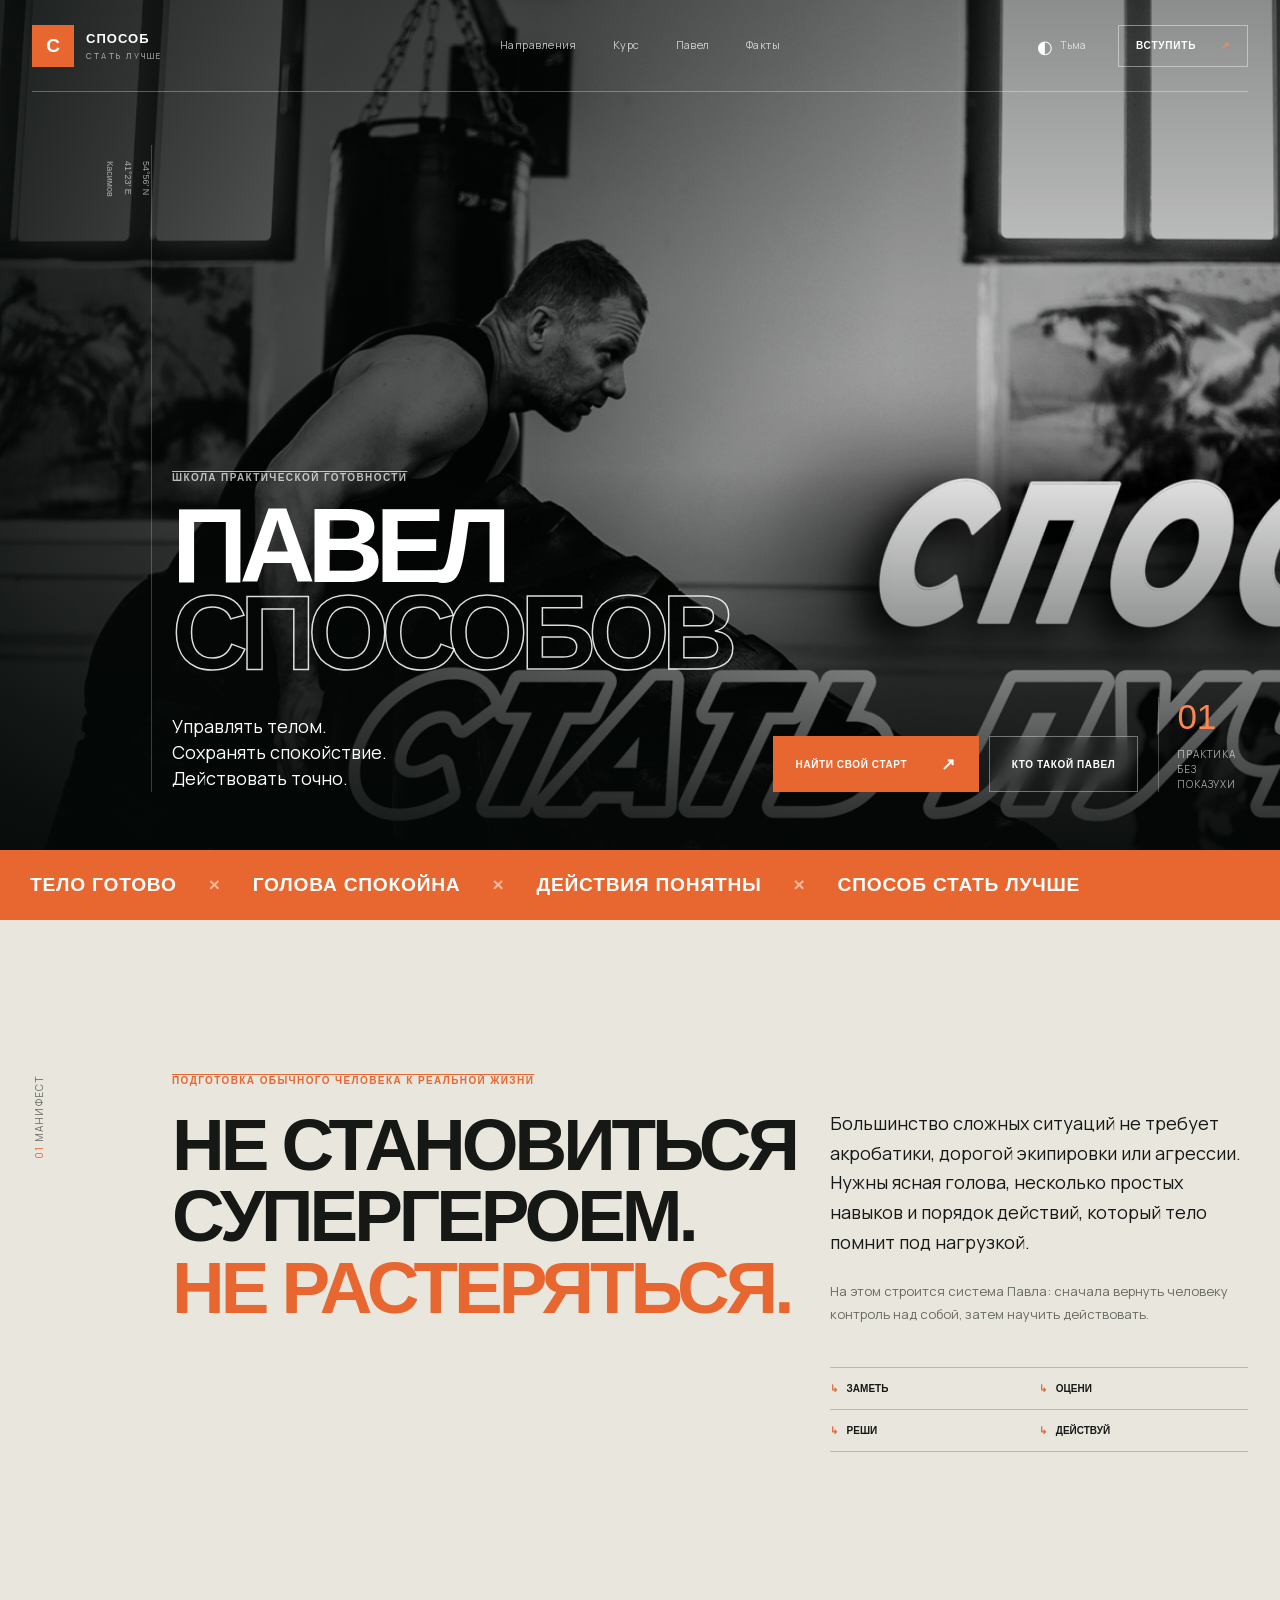
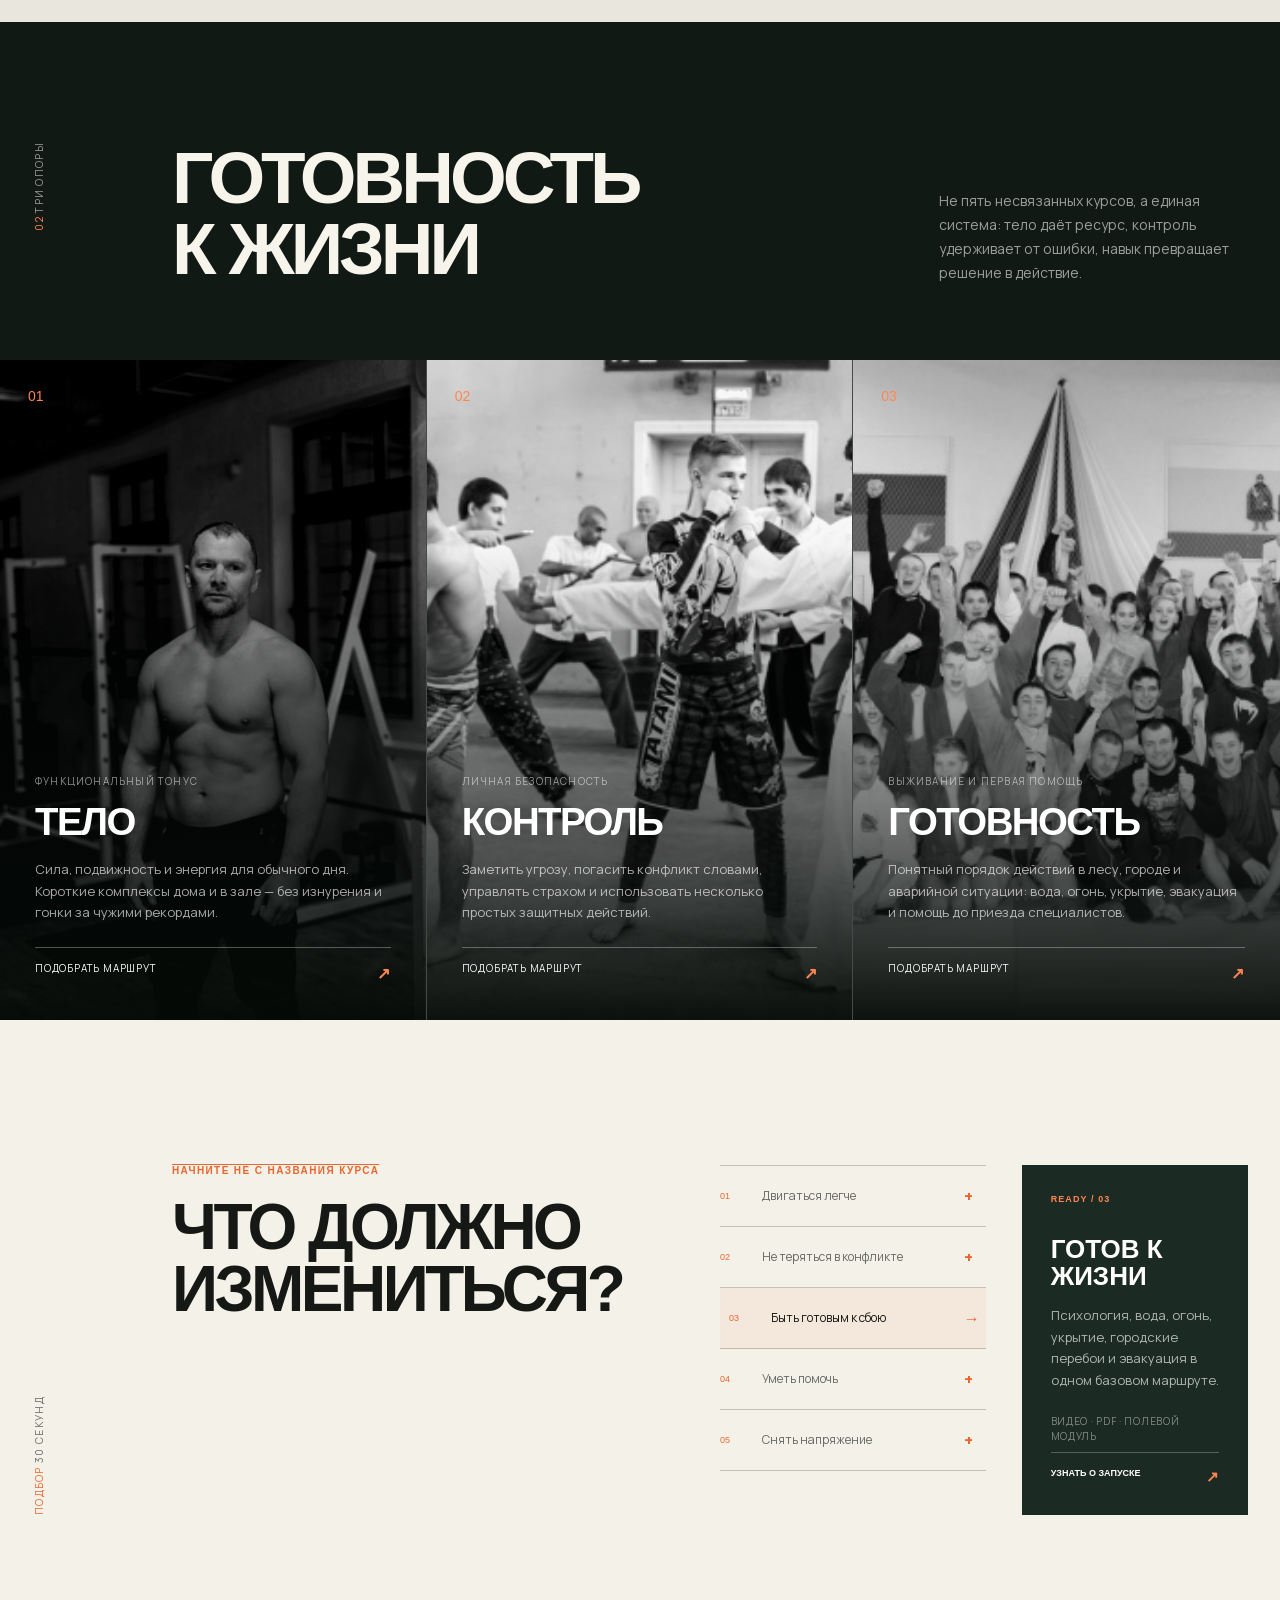
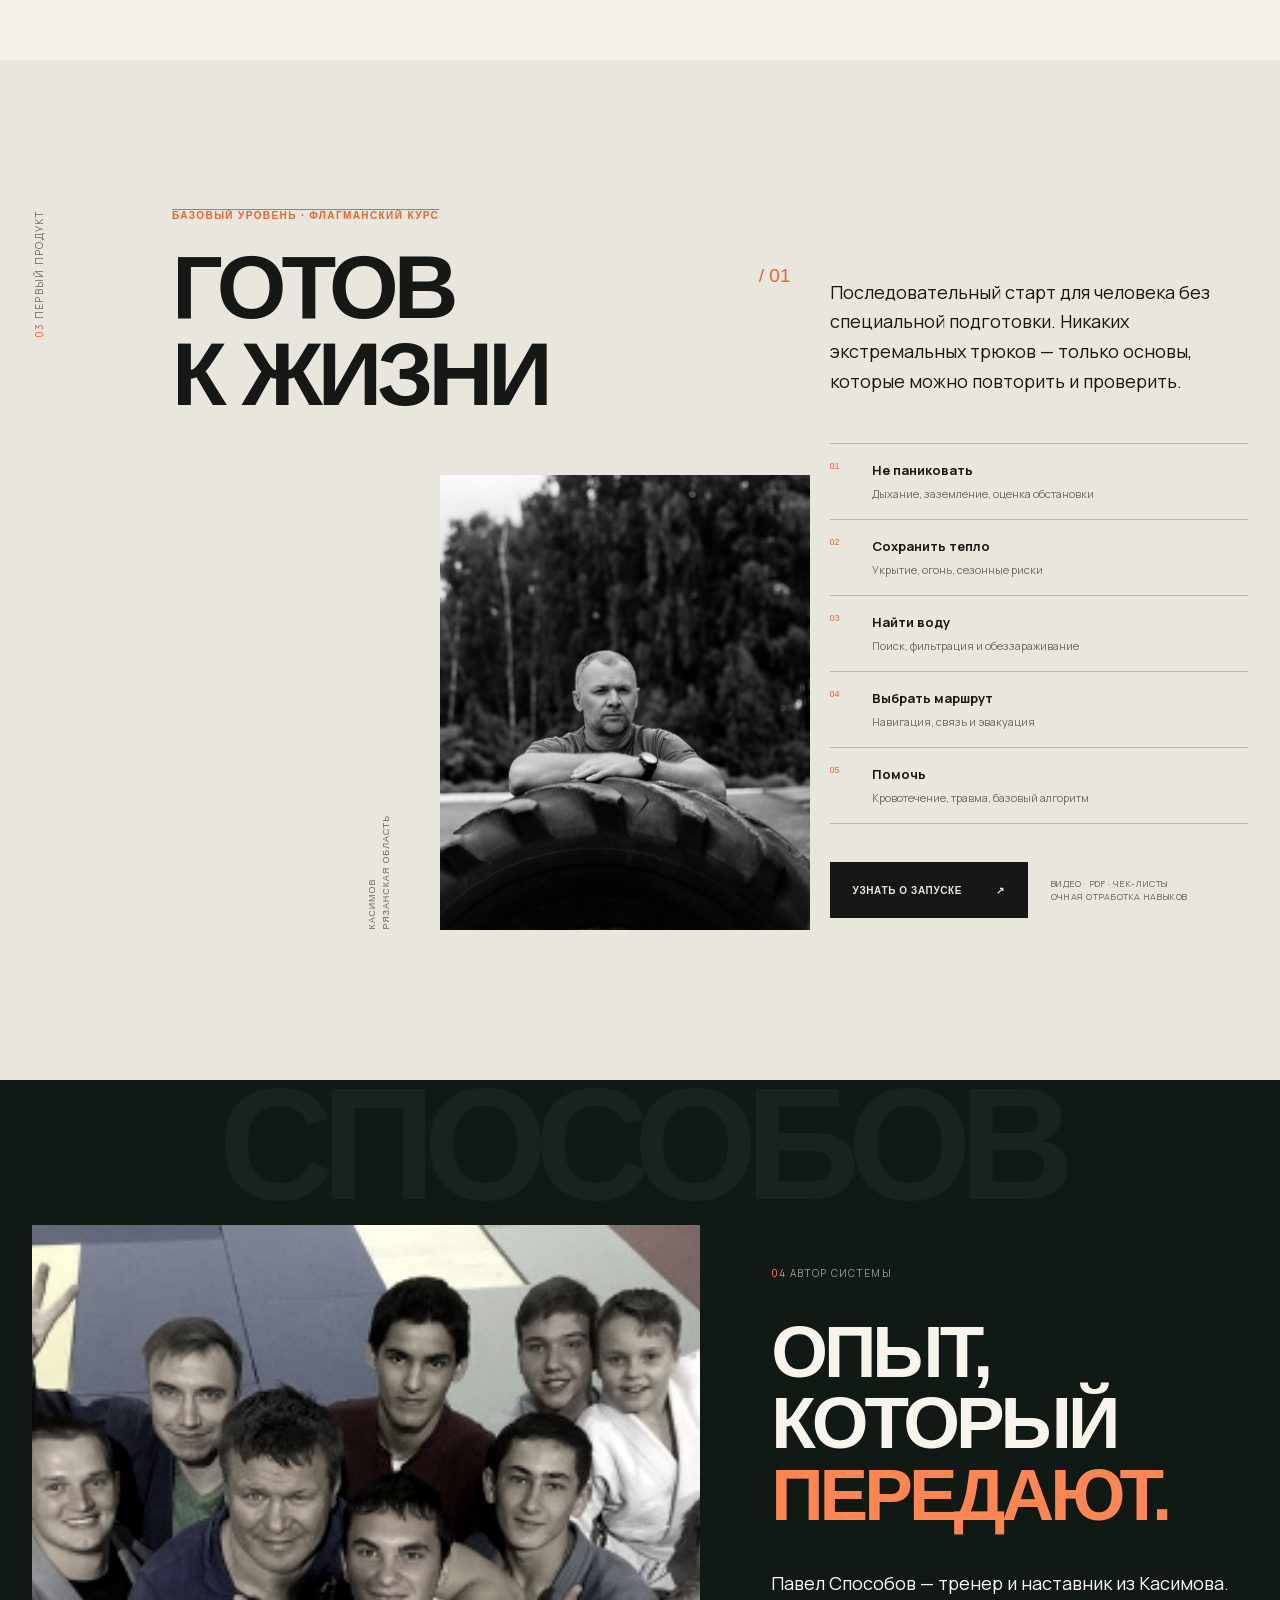
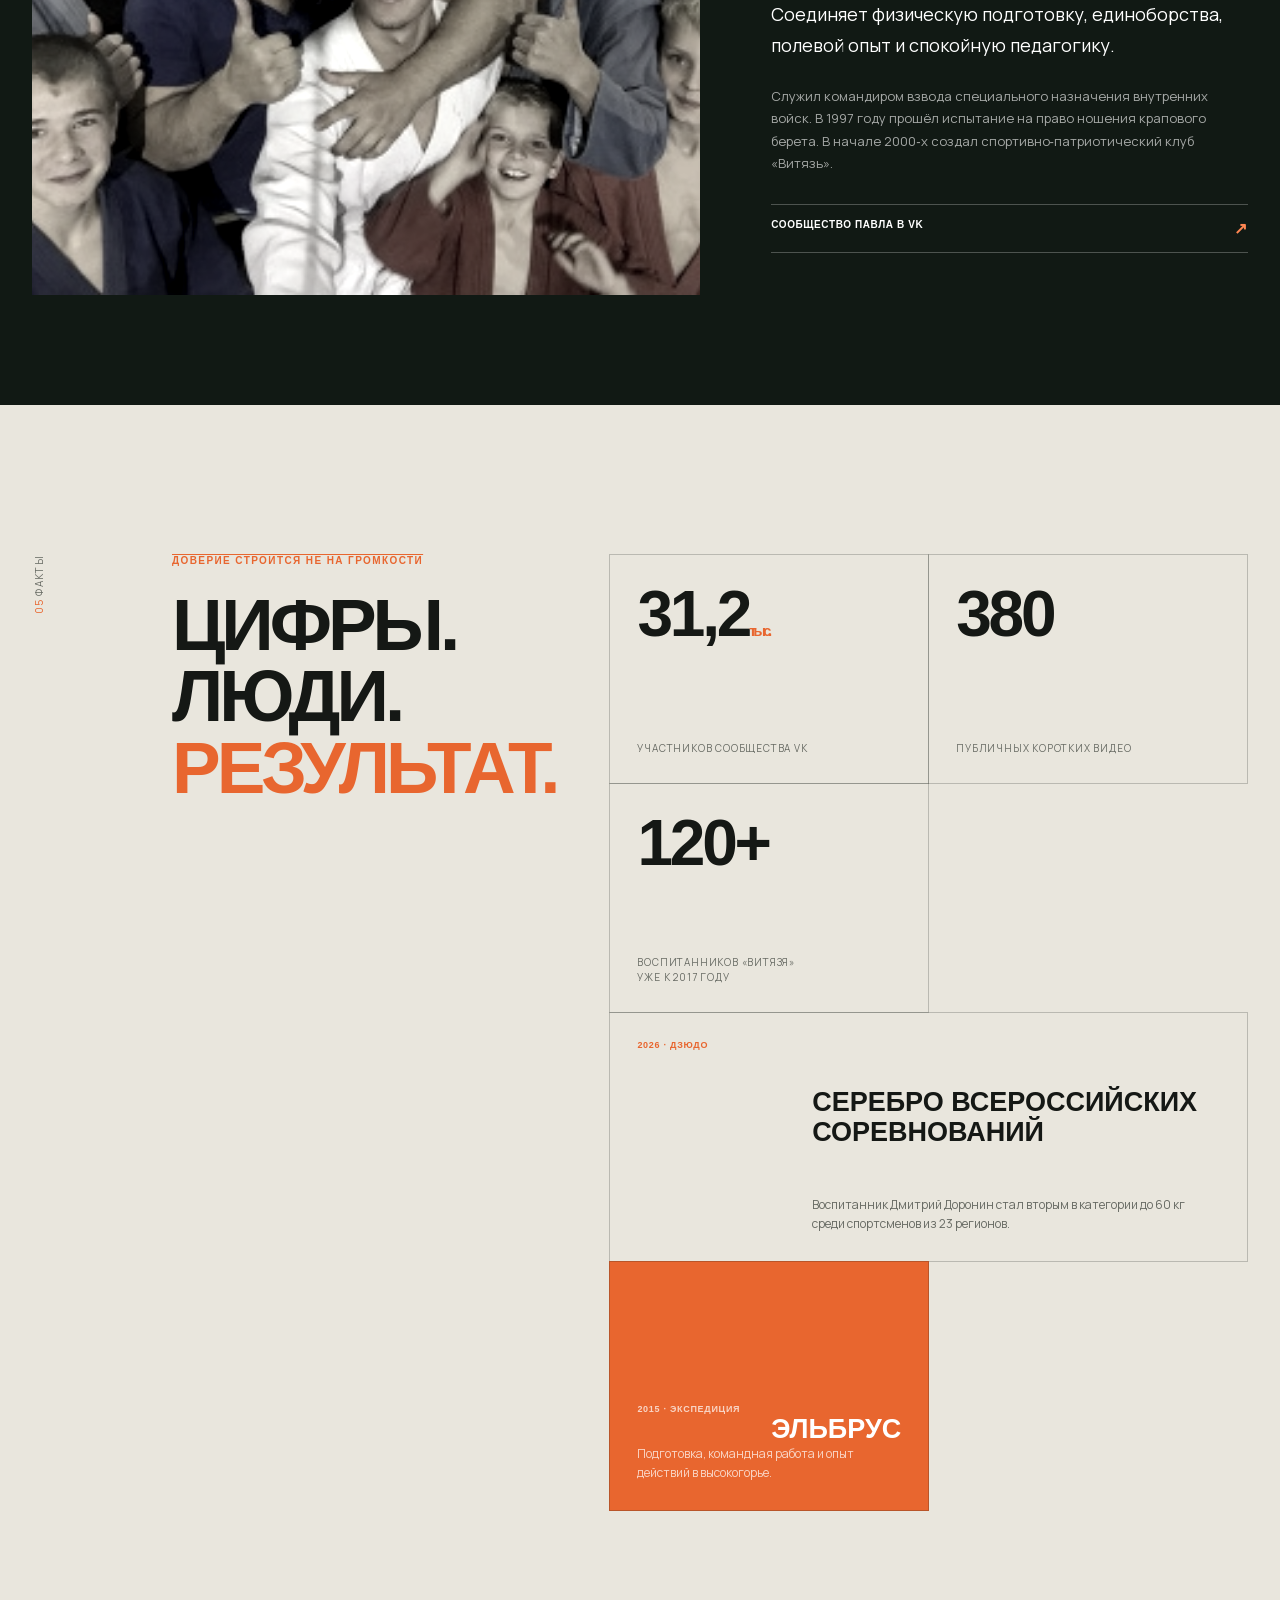
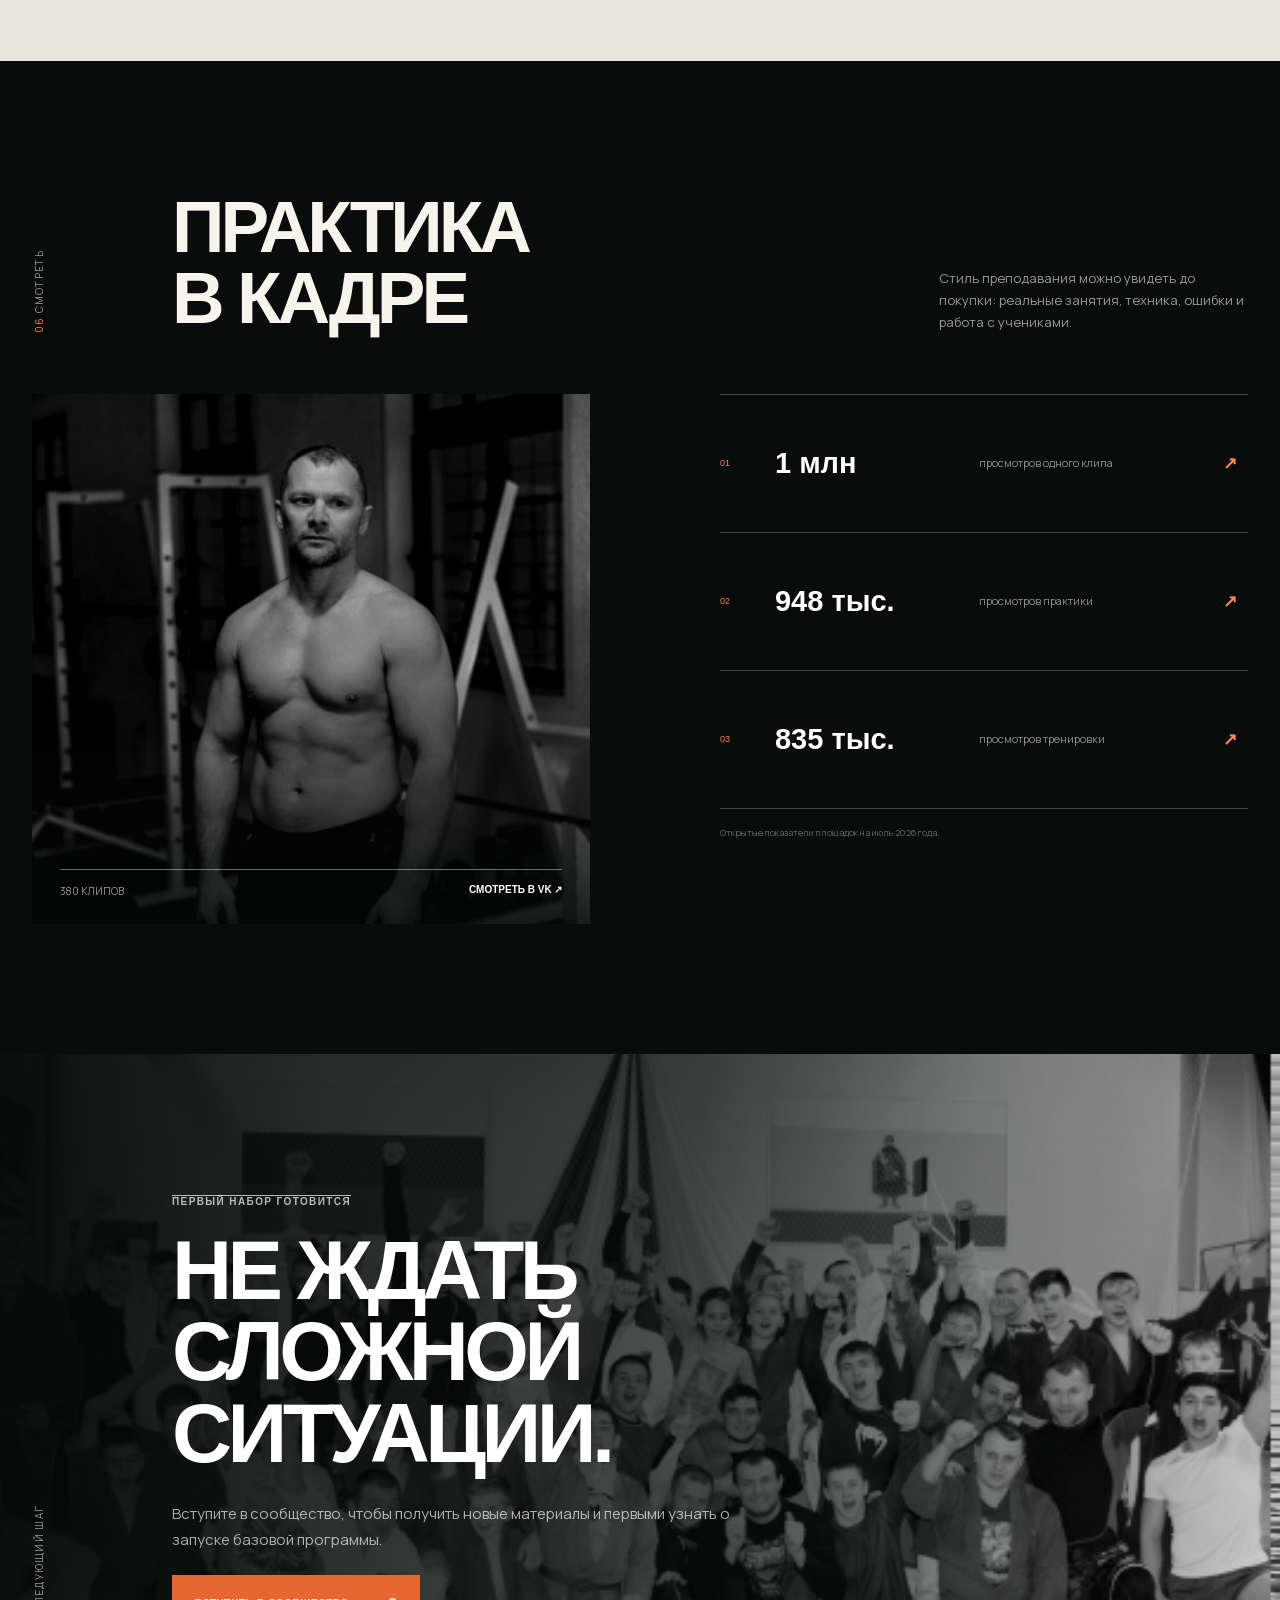
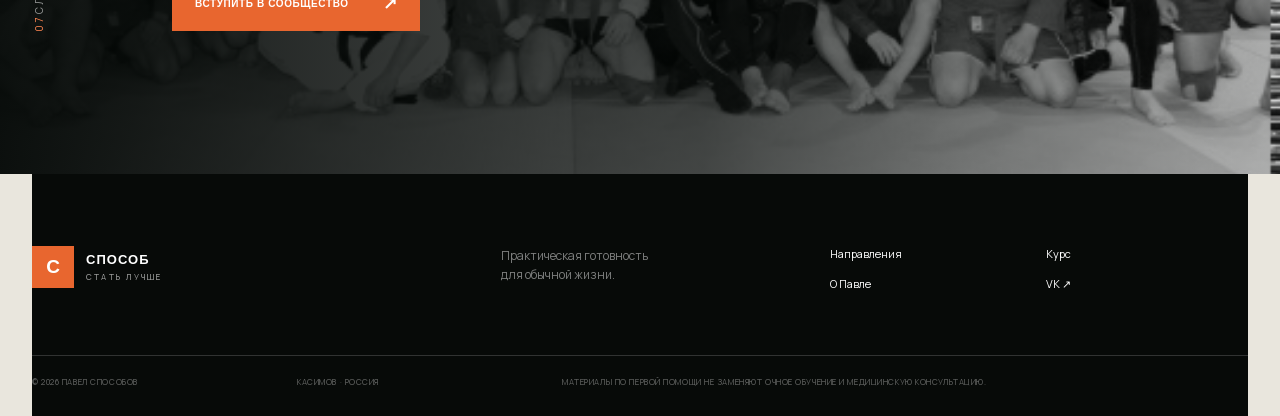
==== commit b04ef7d0: "Publish redesigned site" ====
--- a/index.html
+++ b/index.html
@@ -1,7 +1,7 @@
-<!DOCTYPE html><html lang="ru"><head><meta charSet="utf-8"/><meta name="viewport" content="width=device-width, initial-scale=1"/><link rel="preload" href="/_next/static/media/797e433ab948586e-s.p.08e28id.o-okb.woff2" as="font" crossorigin="" type="font/woff2"/><link rel="preload" href="/_next/static/media/caa3a2e1cccd8315-s.p.09~u27dqhyhd6.woff2" as="font" crossorigin="" type="font/woff2"/><link rel="preload" as="image" href="/images/hero.jpg"/><link rel="stylesheet" href="/_next/static/chunks/0t3.xj70xas-e.css" data-precedence="next"/><link rel="preload" as="script" fetchPriority="low" href="/_next/static/chunks/11qk_vpw_zwkf.js"/><script src="/_next/static/chunks/0d-5~.f~0wtco.js" async=""></script><script src="/_next/static/chunks/10u3y4bw1ayzs.js" async=""></script><script src="/_next/static/chunks/turbopack-0e47rfx~.~3-8.js" async=""></script><script src="/_next/static/chunks/0fsi8lw5utejl.js" async=""></script><script src="/_next/static/chunks/0d3tkj33oycf2.js" async=""></script><script src="/_next/static/chunks/0q2obh1eyo8nd.js" async=""></script><meta name="next-size-adjust" content=""/><title>Павел Способов — способ стать лучше</title><meta name="description" content="Практическая школа физической формы, личной безопасности, выживания и первой помощи для обычных людей."/><meta property="og:title" content="Тело готово. Голова спокойна. Действия понятны."/><meta property="og:description" content="Школа практической готовности Павла Способова."/><meta property="og:locale" content="ru_RU"/><meta property="og:image" content="https://c05079389-ops.github.io/og.png"/><meta property="og:image:width" content="1707"/><meta property="og:image:height" content="907"/><meta property="og:image:alt" content="Спокойная готовность — школа Павла Способова"/><meta property="og:type" content="website"/><meta name="twitter:card" content="summary_large_image"/><meta name="twitter:title" content="Павел Способов — способ стать лучше"/><meta name="twitter:description" content="Практическая готовность для обычной жизни."/><meta name="twitter:image" content="https://c05079389-ops.github.io/og.png"/><script>
+<!DOCTYPE html><html lang="ru"><head><meta charSet="utf-8"/><meta name="viewport" content="width=device-width, initial-scale=1"/><link rel="preload" href="/_next/static/media/4e1c87b7aa9e2f2f-s.p.12gpghvmuotht.woff2" as="font" crossorigin="" type="font/woff2"/><link rel="preload" href="/_next/static/media/a343f882a40d2cc9-s.p.0kho-wj7-y-w1.woff2" as="font" crossorigin="" type="font/woff2"/><link rel="preload" href="/_next/static/media/b59689b1142d37ce-s.p.0f8~qglggluhl.woff2" as="font" crossorigin="" type="font/woff2"/><link rel="preload" href="/_next/static/media/d3fe2f289711ac3f-s.p.0i6ci0u~g4zml.woff2" as="font" crossorigin="" type="font/woff2"/><link rel="preload" as="image" href="/images/hero.jpg"/><link rel="stylesheet" href="/_next/static/chunks/16i4ow9knre74.css" data-precedence="next"/><link rel="preload" as="script" fetchPriority="low" href="/_next/static/chunks/11qk_vpw_zwkf.js"/><script src="/_next/static/chunks/0d-5~.f~0wtco.js" async=""></script><script src="/_next/static/chunks/10u3y4bw1ayzs.js" async=""></script><script src="/_next/static/chunks/turbopack-0e47rfx~.~3-8.js" async=""></script><script src="/_next/static/chunks/0fsi8lw5utejl.js" async=""></script><script src="/_next/static/chunks/0d3tkj33oycf2.js" async=""></script><script src="/_next/static/chunks/10w.3pyj7ow-1.js" async=""></script><meta name="next-size-adjust" content=""/><title>Павел Способов — способ стать лучше</title><meta name="description" content="Практическая школа физической формы, личной безопасности, выживания и первой помощи для обычных людей."/><meta property="og:title" content="Тело готово. Голова спокойна. Действия понятны."/><meta property="og:description" content="Школа практической готовности Павла Способова."/><meta property="og:locale" content="ru_RU"/><meta property="og:image" content="https://c05079389-ops.github.io/og-v2.png"/><meta property="og:image:width" content="1734"/><meta property="og:image:height" content="907"/><meta property="og:image:alt" content="Павел Способов — способ стать лучше"/><meta property="og:type" content="website"/><meta name="twitter:card" content="summary_large_image"/><meta name="twitter:title" content="Павел Способов — способ стать лучше"/><meta name="twitter:description" content="Практическая готовность для обычной жизни."/><meta name="twitter:image" content="https://c05079389-ops.github.io/og-v2.png"/><script>
   try {
     const saved = localStorage.getItem('sposob-theme');
     const theme = saved || (matchMedia('(prefers-color-scheme: dark)').matches ? 'dark' : 'light');
     document.documentElement.dataset.theme = theme;
   } catch (_) {}
-</script><script src="/_next/static/chunks/03~yq9q893hmn.js" noModule=""></script></head><body class="geist_a71539c9-module__T19VSG__variable geist_mono_8d43a2aa-module__8Li5zG__variable"><div hidden=""><!--$--><!--/$--></div><main id="top"><header class="site-header"><a class="brand" href="#top" aria-label="Способ стать лучше — на главную"><span class="brand-mark">С</span><span class="brand-copy"><b>Способ</b><small>стать лучше</small></span></a><nav class="desktop-nav" aria-label="Главная навигация"><a href="#method">Метод</a><a href="#programs">Программы</a><a href="#pavel">О Павле</a><a href="#results">Результаты</a></nav><div class="header-actions"><button class="theme-toggle" type="button" aria-label="Переключить цветовую тему"><span class="show-in-dark" aria-hidden="true">☼</span><span class="show-in-light" aria-hidden="true">◐</span><small class="show-in-dark">Свет</small><small class="show-in-light">Тьма</small></button><a class="header-cta" href="#start">Начать</a></div></header><section class="hero section-shell" aria-labelledby="hero-title"><div class="hero-copy"><p class="eyebrow">Школа практической готовности · Касимов</p><h1 id="hero-title">Тело готово.<br/>Голова спокойна.<br/><em>Действия понятны.</em></h1><p class="hero-lead">Павел Способов учит обычных людей управлять телом, сохранять самообладание и правильно действовать в сложной ситуации.</p><div class="hero-actions"><a class="button primary" href="#finder">Подобрать программу <span>↗</span></a><a class="button ghost" href="#pavel">Познакомиться с Павлом</a></div><div class="hero-note"><span>↓</span> Не шоу о выживании. Навыки для реальной жизни.</div></div><div class="hero-visual"><img alt="Павел Способов во время функциональной тренировки с тракторной покрышкой" decoding="async" data-nimg="fill" style="position:absolute;height:100%;width:100%;left:0;top:0;right:0;bottom:0;color:transparent" src="/images/hero.jpg"/><div class="hero-image-shade"></div><div class="hero-stamp"><b>30+</b><span>лет практики<br/>и преподавания</span></div></div></section><section class="trust-strip" aria-label="Ключевые показатели"><div><b>31,2 тыс.</b><span>участников VK</span></div><div><b>380</b><span>коротких видео</span></div><div><b>1,8 млн+</b><span>просмотров YouTube</span></div><div><b>1997</b><span>испытание на краповый берет</span></div></section><section class="manifesto section-shell" id="method"><div class="section-number">01 / Подход</div><div class="manifesto-grid"><h2>Готовность начинается<br/>не с экипировки.<br/><span>С ясной головы.</span></h2><div class="manifesto-body"><p>Сильный человек — не тот, кто всё время напряжён. Это тот, кто замечает риск, не поддаётся панике и делает следующее правильное действие.</p><div class="method-line" aria-label="Этапы авторского подхода"><span><i>1</i>Заметь</span><span><i>2</i>Оцени</span><span><i>3</i>Реши</span><span><i>4</i>Действуй</span></div><p class="small-copy">Один каркас работает в тренировке, конфликте, лесу и аварийной ситуации: сначала вернуть контроль, затем использовать простой навык.</p></div></div></section><section class="finder-wrap" id="finder"><div class="section-shell"><div class="finder"><div class="finder-intro"><span>Быстрый подбор · 30 секунд</span><h2>Что вы хотите<br/>изменить сейчас?</h2><p>Выберите одну главную задачу. Мы покажем наиболее разумную точку старта.</p></div><div class="finder-options" role="tablist" aria-label="Цель обучения"><button type="button" role="tab" aria-selected="false"><i>01</i><span>Вернуть телу силу</span><b>+</b></button><button type="button" role="tab" aria-selected="false"><i>02</i><span>Чувствовать себя увереннее</span><b>+</b></button><button type="button" role="tab" aria-selected="true"><i>03</i><span>Подготовиться к неожиданному</span><b>—</b></button><button type="button" role="tab" aria-selected="false"><i>04</i><span>Освоить первую помощь</span><b>+</b></button><button type="button" role="tab" aria-selected="false"><i>05</i><span>Снять скованность</span><b>+</b></button></div><div class="finder-result" aria-live="polite"><span>Рекомендуемый старт</span><h3>Готов к жизни</h3><p>Вам подходит базовый курс: психология, вода, огонь, укрытие, городские перебои и эвакуация.</p><a href="#start">Узнать о запуске <b>↗</b></a></div></div></div></section><section class="programs section-shell" id="programs"><div class="section-heading"><div><div class="section-number">02 / Программы</div><h2>Пять направлений.<br/>Одна система.</h2></div><p>Начните с конкретной жизненной задачи. Каждый маршрут разбит на уровни, короткие занятия и практические проверки.</p></div><div class="program-list"><article class="program-row "><div class="program-index">01</div><div class="program-title"><h3>Функциональный тонус</h3><span>Двигаться легче каждый день</span></div><p>Домашние и заловые комплексы, зарядка для жизни, подвижность и восстановление — без гонки за чужими рекордами.</p><div class="program-meta"><span>10–35 минут</span><span>дом или зал</span><span>3 уровня</span></div><a href="#start" aria-label="Узнать о программе Функциональный тонус">↗</a></article><article class="program-row "><div class="program-index">02</div><div class="program-title"><h3>Личная безопасность</h3><span>Не искать драку. Уметь её остановить</span></div><p>Распознавание угрозы, разговор в конфликте, контроль страха и несколько естественных защитных действий.</p><div class="program-meta"><span>психология</span><span>сценарии</span><span>очная практика</span></div><a href="#start" aria-label="Узнать о программе Личная безопасность">↗</a></article><article class="program-row featured"><div class="program-index">03</div><div class="program-title"><h3>Готов к жизни</h3><span>Базовый курс готовности</span></div><p>Лес и город, вода и огонь, укрытие, сезонные риски, эвакуация и понятный порядок действий без специального снаряжения.</p><div class="program-meta"><span>флагман</span><span>видео + PDF</span><span>полевой модуль</span></div><a href="#start" aria-label="Узнать о программе Готов к жизни">↗</a></article><article class="program-row "><div class="program-index">04</div><div class="program-title"><h3>Первая помощь</h3><span>Когда счёт идёт на минуты</span></div><p>Кровотечения, раны, ожоги, переломы, СЛР и аптечка. Онлайн-теория дополняется очной отработкой навыков.</p><div class="program-meta"><span>алгоритмы</span><span>инфографика</span><span>практика</span></div><a href="#start" aria-label="Узнать о программе Первая помощь">↗</a></article><article class="program-row "><div class="program-index">05</div><div class="program-title"><h3>Гибкость и спокойствие</h3><span>Снять напряжение, вернуть движение</span></div><p>Мягкая растяжка, базовые дыхательные практики и восстановление после нагрузки для начинающих.</p><div class="program-meta"><span>бережный старт</span><span>дыхание</span><span>релаксация</span></div><a href="#start" aria-label="Узнать о программе Гибкость и спокойствие">↗</a></article></div></section><section class="flagship"><div class="flagship-image"><img alt="Отработка навыков на тренировке Павла Способова" loading="lazy" decoding="async" data-nimg="fill" style="position:absolute;height:100%;width:100%;left:0;top:0;right:0;bottom:0;color:transparent" src="/images/combat.jpg"/></div><div class="flagship-copy"><div class="section-number light">Флагманская программа</div><h2>Готов к жизни.<br/>Базовый уровень</h2><p>Последовательный старт для человека без специальной подготовки. Не коллекция экстремальных трюков, а рабочие основы, которые можно повторить и проверить.</p><ol><li><span>01</span><div><b>Стабилизировать себя</b><small>Паника, дыхание, оценка обстановки</small></div></li><li><span>02</span><div><b>Закрыть базовые потребности</b><small>Укрытие, вода, огонь и тепло</small></div></li><li><span>03</span><div><b>Действовать по сценарию</b><small>Лес, город, лето, зима, эвакуация</small></div></li></ol><a class="button copper" href="#start">В лист ожидания <span>↗</span></a></div></section><section class="about section-shell" id="pavel"><div class="about-photo"><img alt="Павел Способов на тренировочной площадке" loading="lazy" decoding="async" data-nimg="fill" style="position:absolute;height:100%;width:100%;left:0;top:0;right:0;bottom:0;color:transparent" src="/images/pavel.jpg"/><div class="photo-label">Касимов · Рязанская область</div></div><div class="about-copy"><div class="section-number">03 / Автор системы</div><h2>Павел<br/>Способов</h2><p class="about-lead">Тренер, наставник и практик, который соединяет физическую подготовку, единоборства, полевой опыт и спокойную педагогику.</p><p>Служил командиром взвода специального назначения внутренних войск. В 1997 году прошёл испытание на право ношения крапового берета. В начале 2000-х создал в Касимове спортивно‑патриотический клуб «Витязь».</p><p>Его воспитанники занимаются дзюдо, самбо, рукопашным боем, грэпплингом и проходят полевую подготовку. Сам Павел продолжает тренироваться, преподавать и показывать практику без постановочного героизма.</p><blockquote>«Сначала научись владеть собой. Остальные навыки начинают работать после этого.»</blockquote><a class="text-link" href="https://vk.ru/club160742433" target="_blank" rel="noreferrer">Перейти в сообщество VK <span>↗</span></a></div></section><section class="results" id="results"><div class="section-shell"><div class="section-heading light-heading"><div><div class="section-number light">04 / Доказательства</div><h2>Не обещания.<br/>Практика и результат.</h2></div><p>Публичные цифры, занятия и достижения воспитанников. Для коммерческой версии все награды и квалификации будут подтверждены документами.</p></div><div class="case-grid"><article class="case-featured"><img alt="Команда и воспитанники клуба Павла Способова" loading="lazy" decoding="async" data-nimg="fill" style="position:absolute;height:100%;width:100%;left:0;top:0;right:0;bottom:0;color:transparent" src="/images/community.jpg"/><div class="case-overlay"><span>Сообщество</span><h3>Больше 120 воспитанников клуба «Витязь» уже к 2017 году</h3><p>Спорт, дисциплина, полевые выходы и работа с подростками.</p></div></article><div class="case-stack"><article><span>2026 · Дзюдо</span><h3>Серебро всероссийских соревнований</h3><p>Воспитанник Дмитрий Доронин — второй в категории до 60 кг среди участников из 23 регионов.</p></article><article><span>2015 · Экспедиция</span><h3>Восхождение на Эльбрус</h3><p>Опыт подготовки, работы в команде и действий в высокогорье.</p></article></div></div></div></section><section class="media section-shell"><div class="section-heading"><div><div class="section-number">05 / Медиа</div><h2>Сначала посмотрите,<br/>как Павел работает.</h2></div><p>Сотни коротких роликов показывают стиль объяснения, технику и живую атмосферу тренировок до покупки курса.</p></div><div class="media-layout"><div class="media-image"><img alt="Павел Способов в тренировочном зале" loading="lazy" decoding="async" data-nimg="fill" style="position:absolute;height:100%;width:100%;left:0;top:0;right:0;bottom:0;color:transparent" src="/images/fitness.jpg"/><span>380 клипов в VK</span></div><div class="video-list"><a href="https://vk.ru/clip-160742433_456239217" target="_blank" rel="noreferrer"><i>0<!-- -->1</i><div><b>1 млн</b><span>Самый просматриваемый клип</span></div><strong>↗</strong></a><a href="https://vk.ru/clip-160742433_456239220" target="_blank" rel="noreferrer"><i>0<!-- -->2</i><div><b>948,5 тыс.</b><span>Практика и характер</span></div><strong>↗</strong></a><a href="https://vk.ru/clip-160742433_456239047" target="_blank" rel="noreferrer"><i>0<!-- -->3</i><div><b>835,9 тыс.</b><span>Тренировка без декораций</span></div><strong>↗</strong></a><a class="all-media" href="https://vk.ru/club160742433" target="_blank" rel="noreferrer"><span>Все материалы сообщества</span><strong>Перейти в VK ↗</strong></a></div></div><p class="data-note">Показатели зафиксированы по открытым данным площадок на июль 2026 года и со временем меняются.</p></section><section class="format section-shell"><div class="section-number">06 / Как устроено обучение</div><div class="format-grid"><div><b>Смотрите</b><p>Короткие видео с деталями техники и типичными ошибками.</p><span>01</span></div><div><b>Повторяете</b><p>Пошаговые задания, чек‑листы и понятный темп без перегруза.</p><span>02</span></div><div><b>Проверяете</b><p>Контрольные сценарии и очная отработка там, где важен практический навык.</p><span>03</span></div></div></section><section class="cta-section" id="start"><div class="cta-photo"><img alt="Павел Способов с участниками клуба" loading="lazy" decoding="async" data-nimg="fill" style="position:absolute;height:100%;width:100%;left:0;top:0;right:0;bottom:0;color:transparent" src="/images/youth.jpg"/></div><div class="cta-content section-shell"><p class="eyebrow light">Первый набор готовится</p><h2>Начните со следующего<br/>правильного действия.</h2><p>Вступите в сообщество, чтобы получить бесплатный чек‑лист и первыми узнать о запуске базовой программы.</p><div class="hero-actions"><a class="button copper" href="https://vk.ru/club160742433" target="_blank" rel="noreferrer">Вступить в VK <span>↗</span></a><a class="button outline-light" href="#programs">Сравнить программы</a></div><small>Без спама и искусственного дефицита. Только материалы и даты практических занятий.</small></div></section><footer><div class="footer-top"><a class="brand footer-brand" href="#top"><span class="brand-mark">С</span><span class="brand-copy"><b>Способ</b><small>стать лучше</small></span></a><p>Практическая готовность<br/>для обычной жизни.</p><nav><a href="#programs">Программы</a><a href="#pavel">О Павле</a><a href="#results">Результаты</a><a href="https://vk.ru/club160742433">VK</a></nav></div><div class="footer-bottom"><span>© 2026 Павел Способов</span><span>Касимов · Россия</span><span>Первая помощь: онлайн‑материалы не заменяют очное обучение и медицинскую консультацию.</span></div></footer></main><!--$--><!--/$--><script src="/_next/static/chunks/11qk_vpw_zwkf.js" id="_R_" async=""></script><script>(self.__next_f=self.__next_f||[]).push([0])</script><script>self.__next_f.push([1,"1:\"$Sreact.fragment\"\n2:I[39756,[\"/_next/static/chunks/0fsi8lw5utejl.js\",\"/_next/static/chunks/0d3tkj33oycf2.js\"],\"default\"]\n3:I[37457,[\"/_next/static/chunks/0fsi8lw5utejl.js\",\"/_next/static/chunks/0d3tkj33oycf2.js\"],\"default\"]\n4:I[25648,[\"/_next/static/chunks/0fsi8lw5utejl.js\",\"/_next/static/chunks/0d3tkj33oycf2.js\",\"/_next/static/chunks/0q2obh1eyo8nd.js\"],\"ThemeToggle\"]\n5:I[5500,[\"/_next/static/chunks/0fsi8lw5utejl.js\",\"/_next/static/chunks/0d3tkj33oycf2.js\",\"/_next/static/chunks/0q2obh1eyo8nd.js\"],\"Image\"]\n16:I[68027,[\"/_next/static/chunks/0fsi8lw5utejl.js\",\"/_next/static/chunks/0d3tkj33oycf2.js\"],\"default\",1]\n:HL[\"/_next/static/chunks/0t3.xj70xas-e.css\",\"style\"]\n:HL[\"/_next/static/media/797e433ab948586e-s.p.08e28id.o-okb.woff2\",\"font\",{\"crossOrigin\":\"\",\"type\":\"font/woff2\"}]\n:HL[\"/_next/static/media/caa3a2e1cccd8315-s.p.09~u27dqhyhd6.woff2\",\"font\",{\"crossOrigin\":\"\",\"type\":\"font/woff2\"}]\n"])</script><script>self.__next_f.push([1,"0:{\"P\":null,\"c\":[\"\",\"\"],\"q\":\"\",\"i\":false,\"f\":[[[\"\",{\"children\":[\"__PAGE__\",{}]},\"$undefined\",\"$undefined\",16],[[\"$\",\"$1\",\"c\",{\"children\":[[[\"$\",\"link\",\"0\",{\"rel\":\"stylesheet\",\"href\":\"/_next/static/chunks/0t3.xj70xas-e.css\",\"precedence\":\"next\",\"crossOrigin\":\"$undefined\",\"nonce\":\"$undefined\"}],[\"$\",\"script\",\"script-0\",{\"src\":\"/_next/static/chunks/0fsi8lw5utejl.js\",\"async\":true,\"nonce\":\"$undefined\"}],[\"$\",\"script\",\"script-1\",{\"src\":\"/_next/static/chunks/0d3tkj33oycf2.js\",\"async\":true,\"nonce\":\"$undefined\"}]],[\"$\",\"html\",null,{\"lang\":\"ru\",\"suppressHydrationWarning\":true,\"children\":[[\"$\",\"head\",null,{\"children\":[\"$\",\"script\",null,{\"dangerouslySetInnerHTML\":{\"__html\":\"\\n  try {\\n    const saved = localStorage.getItem('sposob-theme');\\n    const theme = saved || (matchMedia('(prefers-color-scheme: dark)').matches ? 'dark' : 'light');\\n    document.documentElement.dataset.theme = theme;\\n  } catch (_) {}\\n\"}}]}],[\"$\",\"body\",null,{\"className\":\"geist_a71539c9-module__T19VSG__variable geist_mono_8d43a2aa-module__8Li5zG__variable\",\"children\":[\"$\",\"$L2\",null,{\"parallelRouterKey\":\"children\",\"error\":\"$undefined\",\"errorStyles\":\"$undefined\",\"errorScripts\":\"$undefined\",\"template\":[\"$\",\"$L3\",null,{}],\"templateStyles\":\"$undefined\",\"templateScripts\":\"$undefined\",\"notFound\":[[[\"$\",\"title\",null,{\"children\":\"404: This page could not be found.\"}],[\"$\",\"div\",null,{\"style\":{\"fontFamily\":\"system-ui,\\\"Segoe UI\\\",Roboto,Helvetica,Arial,sans-serif,\\\"Apple Color Emoji\\\",\\\"Segoe UI Emoji\\\"\",\"height\":\"100vh\",\"textAlign\":\"center\",\"display\":\"flex\",\"flexDirection\":\"column\",\"alignItems\":\"center\",\"justifyContent\":\"center\"},\"children\":[\"$\",\"div\",null,{\"children\":[[\"$\",\"style\",null,{\"dangerouslySetInnerHTML\":{\"__html\":\"body{color:#000;background:#fff;margin:0}.next-error-h1{border-right:1px solid rgba(0,0,0,.3)}@media (prefers-color-scheme:dark){body{color:#fff;background:#000}.next-error-h1{border-right:1px solid rgba(255,255,255,.3)}}\"}}],[\"$\",\"h1\",null,{\"className\":\"next-error-h1\",\"style\":{\"display\":\"inline-block\",\"margin\":\"0 20px 0 0\",\"padding\":\"0 23px 0 0\",\"fontSize\":24,\"fontWeight\":500,\"verticalAlign\":\"top\",\"lineHeight\":\"49px\"},\"children\":404}],[\"$\",\"div\",null,{\"style\":{\"display\":\"inline-block\"},\"children\":[\"$\",\"h2\",null,{\"style\":{\"fontSize\":14,\"fontWeight\":400,\"lineHeight\":\"49px\",\"margin\":0},\"children\":\"This page could not be found.\"}]}]]}]}]],[]],\"forbidden\":\"$undefined\",\"unauthorized\":\"$undefined\"}]}]]}]]}],{\"children\":[[\"$\",\"$1\",\"c\",{\"children\":[[\"$\",\"main\",null,{\"id\":\"top\",\"children\":[[\"$\",\"header\",null,{\"className\":\"site-header\",\"children\":[[\"$\",\"a\",null,{\"className\":\"brand\",\"href\":\"#top\",\"aria-label\":\"Способ стать лучше — на главную\",\"children\":[[\"$\",\"span\",null,{\"className\":\"brand-mark\",\"children\":\"С\"}],[\"$\",\"span\",null,{\"className\":\"brand-copy\",\"children\":[[\"$\",\"b\",null,{\"children\":\"Способ\"}],[\"$\",\"small\",null,{\"children\":\"стать лучше\"}]]}]]}],[\"$\",\"nav\",null,{\"className\":\"desktop-nav\",\"aria-label\":\"Главная навигация\",\"children\":[[\"$\",\"a\",null,{\"href\":\"#method\",\"children\":\"Метод\"}],[\"$\",\"a\",null,{\"href\":\"#programs\",\"children\":\"Программы\"}],[\"$\",\"a\",null,{\"href\":\"#pavel\",\"children\":\"О Павле\"}],[\"$\",\"a\",null,{\"href\":\"#results\",\"children\":\"Результаты\"}]]}],[\"$\",\"div\",null,{\"className\":\"header-actions\",\"children\":[[\"$\",\"$L4\",null,{}],[\"$\",\"a\",null,{\"className\":\"header-cta\",\"href\":\"#start\",\"children\":\"Начать\"}]]}]]}],[\"$\",\"section\",null,{\"className\":\"hero section-shell\",\"aria-labelledby\":\"hero-title\",\"children\":[[\"$\",\"div\",null,{\"className\":\"hero-copy\",\"children\":[[\"$\",\"p\",null,{\"className\":\"eyebrow\",\"children\":\"Школа практической готовности · Касимов\"}],[\"$\",\"h1\",null,{\"id\":\"hero-title\",\"children\":[\"Тело готово.\",[\"$\",\"br\",null,{}],\"Голова спокойна.\",[\"$\",\"br\",null,{}],[\"$\",\"em\",null,{\"children\":\"Действия понятны.\"}]]}],[\"$\",\"p\",null,{\"className\":\"hero-lead\",\"children\":\"Павел Способов учит обычных людей управлять телом, сохранять самообладание и правильно действовать в сложной ситуации.\"}],[\"$\",\"div\",null,{\"className\":\"hero-actions\",\"children\":[[\"$\",\"a\",null,{\"className\":\"button primary\",\"href\":\"#finder\",\"children\":[\"Подобрать программу \",[\"$\",\"span\",null,{\"children\":\"↗\"}]]}],[\"$\",\"a\",null,{\"className\":\"button ghost\",\"href\":\"#pavel\",\"children\":\"Познакомиться с Павлом\"}]]}],[\"$\",\"div\",null,{\"className\":\"hero-note\",\"children\":[[\"$\",\"span\",null,{\"children\":\"↓\"}],\" Не шоу о выживании. Навыки для реальной жизни.\"]}]]}],[\"$\",\"div\",null,{\"className\":\"hero-visual\",\"children\":[[\"$\",\"$L5\",null,{\"src\":\"/images/hero.jpg\",\"alt\":\"Павел Способов во время функциональной тренировки с тракторной покрышкой\",\"fill\":true,\"priority\":true,\"sizes\":\"(max-width: 900px) 100vw, 52vw\"}],[\"$\",\"div\",null,{\"className\":\"hero-image-shade\"}],[\"$\",\"div\",null,{\"className\":\"hero-stamp\",\"children\":[\"$L6\",\"$L7\"]}]]}]]}],\"$L8\",\"$L9\",\"$La\",\"$Lb\",\"$Lc\",\"$Ld\",\"$Le\",\"$Lf\",\"$L10\",\"$L11\",\"$L12\"]}],[\"$L13\"],\"$L14\"]}],{},null,false,null]},null,false,null],\"$L15\",false]],\"m\":\"$undefined\",\"G\":[\"$16\",[\"$L17\"]],\"S\":true,\"h\":null,\"s\":\"$undefined\",\"l\":\"$undefined\",\"p\":\"$undefined\",\"d\":\"$undefined\",\"b\":\"DuNEIlZty2JVRrkGHcUBP\"}\n"])</script><script>self.__next_f.push([1,"18:I[29879,[\"/_next/static/chunks/0fsi8lw5utejl.js\",\"/_next/static/chunks/0d3tkj33oycf2.js\",\"/_next/static/chunks/0q2obh1eyo8nd.js\"],\"ProgramFinder\"]\n19:I[97367,[\"/_next/static/chunks/0fsi8lw5utejl.js\",\"/_next/static/chunks/0d3tkj33oycf2.js\"],\"OutletBoundary\"]\n1a:\"$Sreact.suspense\"\n1c:I[97367,[\"/_next/static/chunks/0fsi8lw5utejl.js\",\"/_next/static/chunks/0d3tkj33oycf2.js\"],\"ViewportBoundary\"]\n1e:I[97367,[\"/_next/static/chunks/0fsi8lw5utejl.js\",\"/_next/static/chunks/0d3tkj33oycf2.js\"],\"MetadataBoundary\"]\n6:[\"$\",\"b\",null,{\"children\":\"30+\"}]\n7:[\"$\",\"span\",null,{\"children\":[\"лет практики\",[\"$\",\"br\",null,{}],\"и преподавания\"]}]\n8:[\"$\",\"section\",null,{\"className\":\"trust-strip\",\"aria-label\":\"Ключевые показатели\",\"children\":[[\"$\",\"div\",null,{\"children\":[[\"$\",\"b\",null,{\"children\":\"31,2 тыс.\"}],[\"$\",\"span\",null,{\"children\":\"участников VK\"}]]}],[\"$\",\"div\",null,{\"children\":[[\"$\",\"b\",null,{\"children\":\"380\"}],[\"$\",\"span\",null,{\"children\":\"коротких видео\"}]]}],[\"$\",\"div\",null,{\"children\":[[\"$\",\"b\",null,{\"children\":\"1,8 млн+\"}],[\"$\",\"span\",null,{\"children\":\"просмотров YouTube\"}]]}],[\"$\",\"div\",null,{\"children\":[[\"$\",\"b\",null,{\"children\":\"1997\"}],[\"$\",\"span\",null,{\"children\":\"испытание на краповый берет\"}]]}]]}]\n9:[\"$\",\"section\",null,{\"className\":\"manifesto section-shell\",\"id\":\"method\",\"children\":[[\"$\",\"div\",null,{\"className\":\"section-number\",\"children\":\"01 / Подход\"}],[\"$\",\"div\",null,{\"className\":\"manifesto-grid\",\"children\":[[\"$\",\"h2\",null,{\"children\":[\"Готовность начинается\",[\"$\",\"br\",null,{}],\"не с экипировки.\",[\"$\",\"br\",null,{}],[\"$\",\"span\",null,{\"children\":\"С ясной головы.\"}]]}],[\"$\",\"div\",null,{\"className\":\"manifesto-body\",\"children\":[[\"$\",\"p\",null,{\"children\":\"Сильный человек — не тот, кто всё время напряжён. Это тот, кто замечает риск, не поддаётся панике и делает следующее правильное действие.\"}],[\"$\",\"div\",null,{\"className\":\"method-line\",\"aria-label\":\"Этапы авторского подхода\",\"children\":[[\"$\",\"span\",null,{\"children\":[[\"$\",\"i\",null,{\"children\":\"1\"}],\"Заметь\"]}],[\"$\",\"span\",null,{\"children\":[[\"$\",\"i\",null,{\"children\":\"2\"}],\"Оцени\"]}],[\"$\",\"span\",null,{\"children\":[[\"$\",\"i\",null,{\"children\":\"3\"}],\"Реши\"]}],[\"$\",\"span\",null,{\"children\":[[\"$\",\"i\",null,{\"children\":\"4\"}],\"Действуй\"]}]]}],[\"$\",\"p\",null,{\"className\":\"small-copy\",\"children\":\"Один каркас работает в тренировке, конфликте, лесу и аварийной ситуации: сначала вернуть контроль, затем использовать простой навык.\"}]]}]]}]]}]\na:[\"$\",\"section\",null,{\"className\":\"finder-wrap\",\"id\":\"finder\",\"children\":[\"$\",\"div\",null,{\"className\":\"section-shell\",\"children\":[\"$\",\"$L18\",null,{}]}]}]\n"])</script><script>self.__next_f.push([1,"b:[\"$\",\"section\",null,{\"className\":\"programs section-shell\",\"id\":\"programs\",\"children\":[[\"$\",\"div\",null,{\"className\":\"section-heading\",\"children\":[[\"$\",\"div\",null,{\"children\":[[\"$\",\"div\",null,{\"className\":\"section-number\",\"children\":\"02 / Программы\"}],[\"$\",\"h2\",null,{\"children\":[\"Пять направлений.\",[\"$\",\"br\",null,{}],\"Одна система.\"]}]]}],[\"$\",\"p\",null,{\"children\":\"Начните с конкретной жизненной задачи. Каждый маршрут разбит на уровни, короткие занятия и практические проверки.\"}]]}],[\"$\",\"div\",null,{\"className\":\"program-list\",\"children\":[[\"$\",\"article\",\"01\",{\"className\":\"program-row \",\"children\":[[\"$\",\"div\",null,{\"className\":\"program-index\",\"children\":\"01\"}],[\"$\",\"div\",null,{\"className\":\"program-title\",\"children\":[[\"$\",\"h3\",null,{\"children\":\"Функциональный тонус\"}],[\"$\",\"span\",null,{\"children\":\"Двигаться легче каждый день\"}]]}],[\"$\",\"p\",null,{\"children\":\"Домашние и заловые комплексы, зарядка для жизни, подвижность и восстановление — без гонки за чужими рекордами.\"}],[\"$\",\"div\",null,{\"className\":\"program-meta\",\"children\":[[\"$\",\"span\",\"10–35 минут\",{\"children\":\"10–35 минут\"}],[\"$\",\"span\",\"дом или зал\",{\"children\":\"дом или зал\"}],[\"$\",\"span\",\"3 уровня\",{\"children\":\"3 уровня\"}]]}],[\"$\",\"a\",null,{\"href\":\"#start\",\"aria-label\":\"Узнать о программе Функциональный тонус\",\"children\":\"↗\"}]]}],[\"$\",\"article\",\"02\",{\"className\":\"program-row \",\"children\":[[\"$\",\"div\",null,{\"className\":\"program-index\",\"children\":\"02\"}],[\"$\",\"div\",null,{\"className\":\"program-title\",\"children\":[[\"$\",\"h3\",null,{\"children\":\"Личная безопасность\"}],[\"$\",\"span\",null,{\"children\":\"Не искать драку. Уметь её остановить\"}]]}],[\"$\",\"p\",null,{\"children\":\"Распознавание угрозы, разговор в конфликте, контроль страха и несколько естественных защитных действий.\"}],[\"$\",\"div\",null,{\"className\":\"program-meta\",\"children\":[[\"$\",\"span\",\"психология\",{\"children\":\"психология\"}],[\"$\",\"span\",\"сценарии\",{\"children\":\"сценарии\"}],[\"$\",\"span\",\"очная практика\",{\"children\":\"очная практика\"}]]}],[\"$\",\"a\",null,{\"href\":\"#start\",\"aria-label\":\"Узнать о программе Личная безопасность\",\"children\":\"↗\"}]]}],[\"$\",\"article\",\"03\",{\"className\":\"program-row featured\",\"children\":[[\"$\",\"div\",null,{\"className\":\"program-index\",\"children\":\"03\"}],[\"$\",\"div\",null,{\"className\":\"program-title\",\"children\":[[\"$\",\"h3\",null,{\"children\":\"Готов к жизни\"}],[\"$\",\"span\",null,{\"children\":\"Базовый курс готовности\"}]]}],[\"$\",\"p\",null,{\"children\":\"Лес и город, вода и огонь, укрытие, сезонные риски, эвакуация и понятный порядок действий без специального снаряжения.\"}],[\"$\",\"div\",null,{\"className\":\"program-meta\",\"children\":[[\"$\",\"span\",\"флагман\",{\"children\":\"флагман\"}],[\"$\",\"span\",\"видео + PDF\",{\"children\":\"видео + PDF\"}],[\"$\",\"span\",\"полевой модуль\",{\"children\":\"полевой модуль\"}]]}],[\"$\",\"a\",null,{\"href\":\"#start\",\"aria-label\":\"Узнать о программе Готов к жизни\",\"children\":\"↗\"}]]}],[\"$\",\"article\",\"04\",{\"className\":\"program-row \",\"children\":[[\"$\",\"div\",null,{\"className\":\"program-index\",\"children\":\"04\"}],[\"$\",\"div\",null,{\"className\":\"program-title\",\"children\":[[\"$\",\"h3\",null,{\"children\":\"Первая помощь\"}],[\"$\",\"span\",null,{\"children\":\"Когда счёт идёт на минуты\"}]]}],[\"$\",\"p\",null,{\"children\":\"Кровотечения, раны, ожоги, переломы, СЛР и аптечка. Онлайн-теория дополняется очной отработкой навыков.\"}],[\"$\",\"div\",null,{\"className\":\"program-meta\",\"children\":[[\"$\",\"span\",\"алгоритмы\",{\"children\":\"алгоритмы\"}],[\"$\",\"span\",\"инфографика\",{\"children\":\"инфографика\"}],[\"$\",\"span\",\"практика\",{\"children\":\"практика\"}]]}],[\"$\",\"a\",null,{\"href\":\"#start\",\"aria-label\":\"Узнать о программе Первая помощь\",\"children\":\"↗\"}]]}],[\"$\",\"article\",\"05\",{\"className\":\"program-row \",\"children\":[[\"$\",\"div\",null,{\"className\":\"program-index\",\"children\":\"05\"}],[\"$\",\"div\",null,{\"className\":\"program-title\",\"children\":[[\"$\",\"h3\",null,{\"children\":\"Гибкость и спокойствие\"}],[\"$\",\"span\",null,{\"children\":\"Снять напряжение, вернуть движение\"}]]}],[\"$\",\"p\",null,{\"children\":\"Мягкая растяжка, базовые дыхательные практики и восстановление после нагрузки для начинающих.\"}],[\"$\",\"div\",null,{\"className\":\"program-meta\",\"children\":[[\"$\",\"span\",\"бережный старт\",{\"children\":\"бережный старт\"}],[\"$\",\"span\",\"дыхание\",{\"children\":\"дыхание\"}],[\"$\",\"span\",\"релаксация\",{\"children\":\"релаксация\"}]]}],[\"$\",\"a\",null,{\"href\":\"#start\",\"aria-label\":\"Узнать о программе Гибкость и спокойствие\",\"children\":\"↗\"}]]}]]}]]}]\n"])</script><script>self.__next_f.push([1,"c:[\"$\",\"section\",null,{\"className\":\"flagship\",\"children\":[[\"$\",\"div\",null,{\"className\":\"flagship-image\",\"children\":[\"$\",\"$L5\",null,{\"src\":\"/images/combat.jpg\",\"alt\":\"Отработка навыков на тренировке Павла Способова\",\"fill\":true,\"sizes\":\"(max-width: 800px) 100vw, 50vw\"}]}],[\"$\",\"div\",null,{\"className\":\"flagship-copy\",\"children\":[[\"$\",\"div\",null,{\"className\":\"section-number light\",\"children\":\"Флагманская программа\"}],[\"$\",\"h2\",null,{\"children\":[\"Готов к жизни.\",[\"$\",\"br\",null,{}],\"Базовый уровень\"]}],[\"$\",\"p\",null,{\"children\":\"Последовательный старт для человека без специальной подготовки. Не коллекция экстремальных трюков, а рабочие основы, которые можно повторить и проверить.\"}],[\"$\",\"ol\",null,{\"children\":[[\"$\",\"li\",null,{\"children\":[[\"$\",\"span\",null,{\"children\":\"01\"}],[\"$\",\"div\",null,{\"children\":[[\"$\",\"b\",null,{\"children\":\"Стабилизировать себя\"}],[\"$\",\"small\",null,{\"children\":\"Паника, дыхание, оценка обстановки\"}]]}]]}],[\"$\",\"li\",null,{\"children\":[[\"$\",\"span\",null,{\"children\":\"02\"}],[\"$\",\"div\",null,{\"children\":[[\"$\",\"b\",null,{\"children\":\"Закрыть базовые потребности\"}],[\"$\",\"small\",null,{\"children\":\"Укрытие, вода, огонь и тепло\"}]]}]]}],[\"$\",\"li\",null,{\"children\":[[\"$\",\"span\",null,{\"children\":\"03\"}],[\"$\",\"div\",null,{\"children\":[[\"$\",\"b\",null,{\"children\":\"Действовать по сценарию\"}],[\"$\",\"small\",null,{\"children\":\"Лес, город, лето, зима, эвакуация\"}]]}]]}]]}],[\"$\",\"a\",null,{\"className\":\"button copper\",\"href\":\"#start\",\"children\":[\"В лист ожидания \",[\"$\",\"span\",null,{\"children\":\"↗\"}]]}]]}]]}]\n"])</script><script>self.__next_f.push([1,"d:[\"$\",\"section\",null,{\"className\":\"about section-shell\",\"id\":\"pavel\",\"children\":[[\"$\",\"div\",null,{\"className\":\"about-photo\",\"children\":[[\"$\",\"$L5\",null,{\"src\":\"/images/pavel.jpg\",\"alt\":\"Павел Способов на тренировочной площадке\",\"fill\":true,\"sizes\":\"(max-width: 800px) 100vw, 38vw\"}],[\"$\",\"div\",null,{\"className\":\"photo-label\",\"children\":\"Касимов · Рязанская область\"}]]}],[\"$\",\"div\",null,{\"className\":\"about-copy\",\"children\":[[\"$\",\"div\",null,{\"className\":\"section-number\",\"children\":\"03 / Автор системы\"}],[\"$\",\"h2\",null,{\"children\":[\"Павел\",[\"$\",\"br\",null,{}],\"Способов\"]}],[\"$\",\"p\",null,{\"className\":\"about-lead\",\"children\":\"Тренер, наставник и практик, который соединяет физическую подготовку, единоборства, полевой опыт и спокойную педагогику.\"}],[\"$\",\"p\",null,{\"children\":\"Служил командиром взвода специального назначения внутренних войск. В 1997 году прошёл испытание на право ношения крапового берета. В начале 2000-х создал в Касимове спортивно‑патриотический клуб «Витязь».\"}],[\"$\",\"p\",null,{\"children\":\"Его воспитанники занимаются дзюдо, самбо, рукопашным боем, грэпплингом и проходят полевую подготовку. Сам Павел продолжает тренироваться, преподавать и показывать практику без постановочного героизма.\"}],[\"$\",\"blockquote\",null,{\"children\":\"«Сначала научись владеть собой. Остальные навыки начинают работать после этого.»\"}],[\"$\",\"a\",null,{\"className\":\"text-link\",\"href\":\"https://vk.ru/club160742433\",\"target\":\"_blank\",\"rel\":\"noreferrer\",\"children\":[\"Перейти в сообщество VK \",[\"$\",\"span\",null,{\"children\":\"↗\"}]]}]]}]]}]\n"])</script><script>self.__next_f.push([1,"e:[\"$\",\"section\",null,{\"className\":\"results\",\"id\":\"results\",\"children\":[\"$\",\"div\",null,{\"className\":\"section-shell\",\"children\":[[\"$\",\"div\",null,{\"className\":\"section-heading light-heading\",\"children\":[[\"$\",\"div\",null,{\"children\":[[\"$\",\"div\",null,{\"className\":\"section-number light\",\"children\":\"04 / Доказательства\"}],[\"$\",\"h2\",null,{\"children\":[\"Не обещания.\",[\"$\",\"br\",null,{}],\"Практика и результат.\"]}]]}],[\"$\",\"p\",null,{\"children\":\"Публичные цифры, занятия и достижения воспитанников. Для коммерческой версии все награды и квалификации будут подтверждены документами.\"}]]}],[\"$\",\"div\",null,{\"className\":\"case-grid\",\"children\":[[\"$\",\"article\",null,{\"className\":\"case-featured\",\"children\":[[\"$\",\"$L5\",null,{\"src\":\"/images/community.jpg\",\"alt\":\"Команда и воспитанники клуба Павла Способова\",\"fill\":true,\"sizes\":\"(max-width: 800px) 100vw, 58vw\"}],[\"$\",\"div\",null,{\"className\":\"case-overlay\",\"children\":[[\"$\",\"span\",null,{\"children\":\"Сообщество\"}],[\"$\",\"h3\",null,{\"children\":\"Больше 120 воспитанников клуба «Витязь» уже к 2017 году\"}],[\"$\",\"p\",null,{\"children\":\"Спорт, дисциплина, полевые выходы и работа с подростками.\"}]]}]]}],[\"$\",\"div\",null,{\"className\":\"case-stack\",\"children\":[[\"$\",\"article\",null,{\"children\":[[\"$\",\"span\",null,{\"children\":\"2026 · Дзюдо\"}],[\"$\",\"h3\",null,{\"children\":\"Серебро всероссийских соревнований\"}],[\"$\",\"p\",null,{\"children\":\"Воспитанник Дмитрий Доронин — второй в категории до 60 кг среди участников из 23 регионов.\"}]]}],[\"$\",\"article\",null,{\"children\":[[\"$\",\"span\",null,{\"children\":\"2015 · Экспедиция\"}],[\"$\",\"h3\",null,{\"children\":\"Восхождение на Эльбрус\"}],[\"$\",\"p\",null,{\"children\":\"Опыт подготовки, работы в команде и действий в высокогорье.\"}]]}]]}]]}]]}]}]\n"])</script><script>self.__next_f.push([1,"f:[\"$\",\"section\",null,{\"className\":\"media section-shell\",\"children\":[[\"$\",\"div\",null,{\"className\":\"section-heading\",\"children\":[[\"$\",\"div\",null,{\"children\":[[\"$\",\"div\",null,{\"className\":\"section-number\",\"children\":\"05 / Медиа\"}],[\"$\",\"h2\",null,{\"children\":[\"Сначала посмотрите,\",[\"$\",\"br\",null,{}],\"как Павел работает.\"]}]]}],[\"$\",\"p\",null,{\"children\":\"Сотни коротких роликов показывают стиль объяснения, технику и живую атмосферу тренировок до покупки курса.\"}]]}],[\"$\",\"div\",null,{\"className\":\"media-layout\",\"children\":[[\"$\",\"div\",null,{\"className\":\"media-image\",\"children\":[[\"$\",\"$L5\",null,{\"src\":\"/images/fitness.jpg\",\"alt\":\"Павел Способов в тренировочном зале\",\"fill\":true,\"sizes\":\"(max-width: 800px) 100vw, 42vw\"}],[\"$\",\"span\",null,{\"children\":\"380 клипов в VK\"}]]}],[\"$\",\"div\",null,{\"className\":\"video-list\",\"children\":[[[\"$\",\"a\",\"https://vk.ru/clip-160742433_456239217\",{\"href\":\"https://vk.ru/clip-160742433_456239217\",\"target\":\"_blank\",\"rel\":\"noreferrer\",\"children\":[[\"$\",\"i\",null,{\"children\":[\"0\",1]}],[\"$\",\"div\",null,{\"children\":[[\"$\",\"b\",null,{\"children\":\"1 млн\"}],[\"$\",\"span\",null,{\"children\":\"Самый просматриваемый клип\"}]]}],[\"$\",\"strong\",null,{\"children\":\"↗\"}]]}],[\"$\",\"a\",\"https://vk.ru/clip-160742433_456239220\",{\"href\":\"https://vk.ru/clip-160742433_456239220\",\"target\":\"_blank\",\"rel\":\"noreferrer\",\"children\":[[\"$\",\"i\",null,{\"children\":[\"0\",2]}],[\"$\",\"div\",null,{\"children\":[[\"$\",\"b\",null,{\"children\":\"948,5 тыс.\"}],[\"$\",\"span\",null,{\"children\":\"Практика и характер\"}]]}],[\"$\",\"strong\",null,{\"children\":\"↗\"}]]}],[\"$\",\"a\",\"https://vk.ru/clip-160742433_456239047\",{\"href\":\"https://vk.ru/clip-160742433_456239047\",\"target\":\"_blank\",\"rel\":\"noreferrer\",\"children\":[[\"$\",\"i\",null,{\"children\":[\"0\",3]}],[\"$\",\"div\",null,{\"children\":[[\"$\",\"b\",null,{\"children\":\"835,9 тыс.\"}],[\"$\",\"span\",null,{\"children\":\"Тренировка без декораций\"}]]}],[\"$\",\"strong\",null,{\"children\":\"↗\"}]]}]],[\"$\",\"a\",null,{\"className\":\"all-media\",\"href\":\"https://vk.ru/club160742433\",\"target\":\"_blank\",\"rel\":\"noreferrer\",\"children\":[[\"$\",\"span\",null,{\"children\":\"Все материалы сообщества\"}],[\"$\",\"strong\",null,{\"children\":\"Перейти в VK ↗\"}]]}]]}]]}],[\"$\",\"p\",null,{\"className\":\"data-note\",\"children\":\"Показатели зафиксированы по открытым данным площадок на июль 2026 года и со временем меняются.\"}]]}]\n"])</script><script>self.__next_f.push([1,"10:[\"$\",\"section\",null,{\"className\":\"format section-shell\",\"children\":[[\"$\",\"div\",null,{\"className\":\"section-number\",\"children\":\"06 / Как устроено обучение\"}],[\"$\",\"div\",null,{\"className\":\"format-grid\",\"children\":[[\"$\",\"div\",null,{\"children\":[[\"$\",\"b\",null,{\"children\":\"Смотрите\"}],[\"$\",\"p\",null,{\"children\":\"Короткие видео с деталями техники и типичными ошибками.\"}],[\"$\",\"span\",null,{\"children\":\"01\"}]]}],[\"$\",\"div\",null,{\"children\":[[\"$\",\"b\",null,{\"children\":\"Повторяете\"}],[\"$\",\"p\",null,{\"children\":\"Пошаговые задания, чек‑листы и понятный темп без перегруза.\"}],[\"$\",\"span\",null,{\"children\":\"02\"}]]}],[\"$\",\"div\",null,{\"children\":[[\"$\",\"b\",null,{\"children\":\"Проверяете\"}],[\"$\",\"p\",null,{\"children\":\"Контрольные сценарии и очная отработка там, где важен практический навык.\"}],[\"$\",\"span\",null,{\"children\":\"03\"}]]}]]}]]}]\n11:[\"$\",\"section\",null,{\"className\":\"cta-section\",\"id\":\"start\",\"children\":[[\"$\",\"div\",null,{\"className\":\"cta-photo\",\"children\":[\"$\",\"$L5\",null,{\"src\":\"/images/youth.jpg\",\"alt\":\"Павел Способов с участниками клуба\",\"fill\":true,\"sizes\":\"100vw\"}]}],[\"$\",\"div\",null,{\"className\":\"cta-content section-shell\",\"children\":[[\"$\",\"p\",null,{\"className\":\"eyebrow light\",\"children\":\"Первый набор готовится\"}],[\"$\",\"h2\",null,{\"children\":[\"Начните со следующего\",[\"$\",\"br\",null,{}],\"правильного действия.\"]}],[\"$\",\"p\",null,{\"children\":\"Вступите в сообщество, чтобы получить бесплатный чек‑лист и первыми узнать о запуске базовой программы.\"}],[\"$\",\"div\",null,{\"className\":\"hero-actions\",\"children\":[[\"$\",\"a\",null,{\"className\":\"button copper\",\"href\":\"https://vk.ru/club160742433\",\"target\":\"_blank\",\"rel\":\"noreferrer\",\"children\":[\"Вступить в VK \",[\"$\",\"span\",null,{\"children\":\"↗\"}]]}],[\"$\",\"a\",null,{\"className\":\"button outline-light\",\"href\":\"#programs\",\"children\":\"Сравнить программы\"}]]}],[\"$\",\"small\",null,{\"children\":\"Без спама и искусственного дефицита. Только материалы и даты практических занятий.\"}]]}]]}]\n12:[\"$\",\"footer\",null,{\"children\":[[\"$\",\"div\",null,{\"className\":\"footer-top\",\"children\":[[\"$\",\"a\",null,{\"className\":\"brand footer-brand\",\"href\":\"#top\",\"children\":[[\"$\",\"span\",null,{\"className\":\"brand-mark\",\"children\":\"С\"}],[\"$\",\"span\",null,{\"className\":\"brand-copy\",\"children\":[[\"$\",\"b\",null,{\"children\":\"Способ\"}],[\"$\",\"small\",null,{\"children\":\"стать лучше\"}]]}]]}],[\"$\",\"p\",null,{\"children\":[\"Практическая готовность\",[\"$\",\"br\",null,{}],\"для обычной жизни.\"]}],[\"$\",\"nav\",null,{\"children\":[[\"$\",\"a\",null,{\"href\":\"#programs\",\"children\":\"Программы\"}],[\"$\",\"a\",null,{\"href\":\"#pavel\",\"children\":\"О Павле\"}],[\"$\",\"a\",null,{\"href\":\"#results\",\"children\":\"Результаты\"}],[\"$\",\"a\",null,{\"href\":\"https://vk.ru/club160742433\",\"children\":\"VK\"}]]}]]}],[\"$\",\"div\",null,{\"className\":\"footer-bottom\",\"children\":[[\"$\",\"span\",null,{\"children\":\"© 2026 Павел Способов\"}],[\"$\",\"span\",null,{\"children\":\"Касимов · Россия\"}],[\"$\",\"span\",null,{\"children\":\"Первая помощь: онлайн‑материалы не заменяют очное обучение и медицинскую консультацию.\"}]]}]]}]\n13:[\"$\",\"script\",\"script-0\",{\"src\":\"/_next/static/chunks/0q2obh1eyo8nd.js\",\"async\":true,\"nonce\":\"$undefined\"}]\n14:[\"$\",\"$L19\",null,{\"children\":[\"$\",\"$1a\",null,{\"name\":\"Next.MetadataOutlet\",\"children\":\"$@1b\"}]}]\n15:[\"$\",\"$1\",\"h\",{\"children\":[null,[\"$\",\"$L1c\",null,{\"children\":\"$L1d\"}],[\"$\",\"div\",null,{\"hidden\":true,\"children\":[\"$\",\"$L1e\",null,{\"children\":[\"$\",\"$1a\",null,{\"name\":\"Next.Metadata\",\"children\":\"$L1f\"}]}]}],[\"$\",\"meta\",null,{\"name\":\"next-size-adjust\",\"content\":\"\"}]]}]\n1"])</script><script>self.__next_f.push([1,"7:[\"$\",\"link\",\"0\",{\"rel\":\"stylesheet\",\"href\":\"/_next/static/chunks/0t3.xj70xas-e.css\",\"precedence\":\"next\",\"crossOrigin\":\"$undefined\",\"nonce\":\"$undefined\"}]\n"])</script><script>self.__next_f.push([1,"1d:[[\"$\",\"meta\",\"0\",{\"charSet\":\"utf-8\"}],[\"$\",\"meta\",\"1\",{\"name\":\"viewport\",\"content\":\"width=device-width, initial-scale=1\"}]]\n"])</script><script>self.__next_f.push([1,"1b:null\n1f:[[\"$\",\"title\",\"0\",{\"children\":\"Павел Способов — способ стать лучше\"}],[\"$\",\"meta\",\"1\",{\"name\":\"description\",\"content\":\"Практическая школа физической формы, личной безопасности, выживания и первой помощи для обычных людей.\"}],[\"$\",\"meta\",\"2\",{\"property\":\"og:title\",\"content\":\"Тело готово. Голова спокойна. Действия понятны.\"}],[\"$\",\"meta\",\"3\",{\"property\":\"og:description\",\"content\":\"Школа практической готовности Павла Способова.\"}],[\"$\",\"meta\",\"4\",{\"property\":\"og:locale\",\"content\":\"ru_RU\"}],[\"$\",\"meta\",\"5\",{\"property\":\"og:image\",\"content\":\"https://c05079389-ops.github.io/og.png\"}],[\"$\",\"meta\",\"6\",{\"property\":\"og:image:width\",\"content\":\"1707\"}],[\"$\",\"meta\",\"7\",{\"property\":\"og:image:height\",\"content\":\"907\"}],[\"$\",\"meta\",\"8\",{\"property\":\"og:image:alt\",\"content\":\"Спокойная готовность — школа Павла Способова\"}],[\"$\",\"meta\",\"9\",{\"property\":\"og:type\",\"content\":\"website\"}],[\"$\",\"meta\",\"10\",{\"name\":\"twitter:card\",\"content\":\"summary_large_image\"}],[\"$\",\"meta\",\"11\",{\"name\":\"twitter:title\",\"content\":\"Павел Способов — способ стать лучше\"}],[\"$\",\"meta\",\"12\",{\"name\":\"twitter:description\",\"content\":\"Практическая готовность для обычной жизни.\"}],[\"$\",\"meta\",\"13\",{\"name\":\"twitter:image\",\"content\":\"https://c05079389-ops.github.io/og.png\"}]]\n"])</script></body></html>+</script><script src="/_next/static/chunks/03~yq9q893hmn.js" noModule=""></script></head><body class="manrope_be842880-module__mxGJQa__variable unbounded_a04642f8-module__ys5lIq__variable"><div hidden=""><!--$--><!--/$--></div><main id="top"><section class="hero-stage"><img alt="Павел Способов во время функциональной тренировки" decoding="async" data-nimg="fill" class="hero-photo" style="position:absolute;height:100%;width:100%;left:0;top:0;right:0;bottom:0;color:transparent" src="/images/hero.jpg"/><div class="hero-filter"></div><header class="site-header"><a class="brand" href="#top" aria-label="Способ стать лучше — на главную"><span class="brand-sign">С</span><span><b>Способ</b><small>стать лучше</small></span></a><nav aria-label="Главная навигация"><a href="#directions">Направления</a><a href="#course">Курс</a><a href="#pavel">Павел</a><a href="#proof">Факты</a></nav><div class="header-tools"><button class="theme-toggle" type="button" aria-label="Переключить цветовую тему"><span class="show-in-dark" aria-hidden="true">☼</span><span class="show-in-light" aria-hidden="true">◐</span><small class="show-in-dark">Свет</small><small class="show-in-light">Тьма</small></button><a href="#join">Вступить <i>↗</i></a></div></header><div class="hero-content page-grid"><div class="hero-side-note"><span>54°56′ N</span><span>41°23′ E</span><span>Касимов</span></div><div class="hero-main"><p class="overline">Школа практической готовности</p><h1><span>Павел</span><span>Способов</span></h1><div class="hero-bottom"><p>Управлять телом.<br/>Сохранять спокойствие.<br/>Действовать точно.</p><div class="hero-buttons"><a class="action action-hot" href="#finder">Найти свой старт <b>↗</b></a><a class="action action-glass" href="#pavel">Кто такой Павел</a></div></div></div><div class="hero-index"><b>01</b><span>Практика<br/>без показухи</span></div></div></section><div class="signal-line" aria-label="Основные принципы"><span>Тело готово</span><i>×</i><span>Голова спокойна</span><i>×</i><span>Действия понятны</span><i>×</i><span>Способ стать лучше</span></div><section class="opening page-grid" id="method"><div class="section-tag"><span>01</span> Манифест</div><div class="opening-title"><p class="overline ink">Подготовка обычного человека к реальной жизни</p><h2>Не становиться<br/>супергероем.<br/><em>Не растеряться.</em></h2></div><div class="opening-copy"><p>Большинство сложных ситуаций не требует акробатики, дорогой экипировки или агрессии. Нужны ясная голова, несколько простых навыков и порядок действий, который тело помнит под нагрузкой.</p><p>На этом строится система Павла: сначала вернуть человеку контроль над собой, затем научить действовать.</p><div class="method-code"><span>Заметь</span><span>Оцени</span><span>Реши</span><span>Действуй</span></div></div></section><section class="directions" id="directions"><div class="directions-head page-grid"><div class="section-tag light"><span>02</span> Три опоры</div><h2>Готовность<br/>к жизни</h2><p>Не пять несвязанных курсов, а единая система: тело даёт ресурс, контроль удерживает от ошибки, навык превращает решение в действие.</p></div><div class="discipline-grid"><article class="discipline"><img alt="Функциональная тренировка Павла Способова" loading="lazy" decoding="async" data-nimg="fill" style="position:absolute;height:100%;width:100%;left:0;top:0;right:0;bottom:0;color:transparent" src="/images/fitness.jpg"/><div class="discipline-shade"></div><span class="discipline-no">01</span><div class="discipline-copy"><small>Функциональный тонус</small><h3>Тело</h3><p>Сила, подвижность и энергия для обычного дня. Короткие комплексы дома и в зале — без изнурения и гонки за чужими рекордами.</p><a href="#finder">Подобрать маршрут <b>↗</b></a></div></article><article class="discipline"><img alt="Практическая тренировка по единоборствам" loading="lazy" decoding="async" data-nimg="fill" style="position:absolute;height:100%;width:100%;left:0;top:0;right:0;bottom:0;color:transparent" src="/images/combat.jpg"/><div class="discipline-shade"></div><span class="discipline-no">02</span><div class="discipline-copy"><small>Личная безопасность</small><h3>Контроль</h3><p>Заметить угрозу, погасить конфликт словами, управлять страхом и использовать несколько простых защитных действий.</p><a href="#finder">Подобрать маршрут <b>↗</b></a></div></article><article class="discipline"><img alt="Команда клуба Павла Способова" loading="lazy" decoding="async" data-nimg="fill" style="position:absolute;height:100%;width:100%;left:0;top:0;right:0;bottom:0;color:transparent" src="/images/community.jpg"/><div class="discipline-shade"></div><span class="discipline-no">03</span><div class="discipline-copy"><small>Выживание и первая помощь</small><h3>Готовность</h3><p>Понятный порядок действий в лесу, городе и аварийной ситуации: вода, огонь, укрытие, эвакуация и помощь до приезда специалистов.</p><a href="#finder">Подобрать маршрут <b>↗</b></a></div></article></div></section><section class="finder-section" id="finder"><div class="finder-shell page-grid"><div class="section-tag"><span>Подбор</span> 30 секунд</div><div class="finder-title"><p class="overline ink">Начните не с названия курса</p><h2>Что должно<br/>измениться?</h2></div><div class="finder-workspace"><div class="finder-tabs" role="tablist" aria-label="Желаемый результат"><button type="button" role="tab" aria-selected="false"><i>0<!-- -->1</i><span>Двигаться легче</span><b>+</b></button><button type="button" role="tab" aria-selected="false"><i>0<!-- -->2</i><span>Не теряться в конфликте</span><b>+</b></button><button type="button" role="tab" aria-selected="true"><i>0<!-- -->3</i><span>Быть готовым к сбою</span><b>→</b></button><button type="button" role="tab" aria-selected="false"><i>0<!-- -->4</i><span>Уметь помочь</span><b>+</b></button><button type="button" role="tab" aria-selected="false"><i>0<!-- -->5</i><span>Снять напряжение</span><b>+</b></button></div><div class="finder-answer" aria-live="polite"><small>READY / 03</small><h3>Готов к жизни</h3><p>Психология, вода, огонь, укрытие, городские перебои и эвакуация в одном базовом маршруте.</p><span>видео · PDF · полевой модуль</span><a href="#join">Узнать о запуске <b>↗</b></a></div></div></div></section><section class="course page-grid" id="course"><div class="section-tag"><span>03</span> Первый продукт</div><div class="course-visual"><div class="course-title-wrap"><p class="overline ink">Базовый уровень · флагманский курс</p><h2>Готов<br/>к жизни</h2><span class="course-year">/ 01</span></div><div class="course-photo"><img alt="Павел Способов на тренировочной площадке" loading="lazy" decoding="async" data-nimg="fill" style="position:absolute;height:100%;width:100%;left:0;top:0;right:0;bottom:0;color:transparent" src="/images/pavel.jpg"/><span>Касимов<br/>Рязанская область</span></div></div><div class="course-detail"><p class="course-lead">Последовательный старт для человека без специальной подготовки. Никаких экстремальных трюков — только основы, которые можно повторить и проверить.</p><div class="module-list"><div><i>01</i><b>Не паниковать</b><span>Дыхание, заземление, оценка обстановки</span></div><div><i>02</i><b>Сохранить тепло</b><span>Укрытие, огонь, сезонные риски</span></div><div><i>03</i><b>Найти воду</b><span>Поиск, фильтрация и обеззараживание</span></div><div><i>04</i><b>Выбрать маршрут</b><span>Навигация, связь и эвакуация</span></div><div><i>05</i><b>Помочь</b><span>Кровотечение, травма, базовый алгоритм</span></div></div><div class="course-actions"><a class="action action-dark" href="#join">Узнать о запуске <b>↗</b></a><span>Видео · PDF · чек-листы<br/>очная отработка навыков</span></div></div></section><section class="pavel" id="pavel"><div class="pavel-word" aria-hidden="true">СПОСОБОВ</div><div class="pavel-layout page-grid"><div class="pavel-photo"><img alt="Павел Способов с воспитанниками клуба" loading="lazy" decoding="async" data-nimg="fill" style="position:absolute;height:100%;width:100%;left:0;top:0;right:0;bottom:0;color:transparent" src="/images/youth.jpg"/></div><div class="pavel-copy"><div class="section-tag light"><span>04</span> Автор системы</div><h2>Опыт,<br/>который<br/><em>передают.</em></h2><p class="pavel-lead">Павел Способов — тренер и наставник из Касимова. Соединяет физическую подготовку, единоборства, полевой опыт и спокойную педагогику.</p><p>Служил командиром взвода специального назначения внутренних войск. В 1997 году прошёл испытание на право ношения крапового берета. В начале 2000‑х создал спортивно‑патриотический клуб «Витязь».</p><a class="line-link" href="https://vk.ru/club160742433" target="_blank" rel="noreferrer">Сообщество Павла в VK <b>↗</b></a></div></div></section><section class="proof page-grid" id="proof"><div class="section-tag"><span>05</span> Факты</div><div class="proof-title"><p class="overline ink">Доверие строится не на громкости</p><h2>Цифры.<br/>Люди.<br/><em>Результат.</em></h2></div><div class="proof-board"><article class="proof-stat"><b>31,2<small>тыс.</small></b><span>участников сообщества VK</span></article><article class="proof-stat"><b>380</b><span>публичных коротких видео</span></article><article class="proof-stat"><b>120+</b><span>воспитанников «Витязя» уже к 2017 году</span></article><article class="proof-story"><span>2026 · Дзюдо</span><h3>Серебро всероссийских соревнований</h3><p>Воспитанник Дмитрий Доронин стал вторым в категории до 60 кг среди спортсменов из 23 регионов.</p></article><article class="proof-story dark-story"><span>2015 · Экспедиция</span><h3>Эльбрус</h3><p>Подготовка, командная работа и опыт действий в высокогорье.</p></article></div></section><section class="media-zone"><div class="media-head page-grid"><div class="section-tag light"><span>06</span> Смотреть</div><h2>Практика<br/>в кадре</h2><p>Стиль преподавания можно увидеть до покупки: реальные занятия, техника, ошибки и работа с учениками.</p></div><div class="media-body page-grid"><div class="media-photo"><img alt="Павел Способов в тренировочном зале" loading="lazy" decoding="async" data-nimg="fill" style="position:absolute;height:100%;width:100%;left:0;top:0;right:0;bottom:0;color:transparent" src="/images/fitness.jpg"/><a href="https://vk.ru/club160742433" target="_blank" rel="noreferrer"><span>380 клипов</span><b>Смотреть в VK ↗</b></a></div><div class="media-links"><a href="https://vk.ru/clip-160742433_456239217" target="_blank" rel="noreferrer"><i>0<!-- -->1</i><b>1 млн</b><span>просмотров одного клипа</span><strong>↗</strong></a><a href="https://vk.ru/clip-160742433_456239220" target="_blank" rel="noreferrer"><i>0<!-- -->2</i><b>948 тыс.</b><span>просмотров практики</span><strong>↗</strong></a><a href="https://vk.ru/clip-160742433_456239047" target="_blank" rel="noreferrer"><i>0<!-- -->3</i><b>835 тыс.</b><span>просмотров тренировки</span><strong>↗</strong></a><small>Открытые показатели площадок на июль 2026 года.</small></div></div></section><section class="join" id="join"><img alt="Участники клуба Способ стать лучше" loading="lazy" decoding="async" data-nimg="fill" style="position:absolute;height:100%;width:100%;left:0;top:0;right:0;bottom:0;color:transparent" src="/images/community.jpg"/><div class="join-shade"></div><div class="join-content page-grid"><div class="section-tag light"><span>07</span> Следующий шаг</div><div><p class="overline">Первый набор готовится</p><h2>Не ждать<br/>сложной ситуации.</h2><p>Вступите в сообщество, чтобы получить новые материалы и первыми узнать о запуске базовой программы.</p><a class="action action-hot" href="https://vk.ru/club160742433" target="_blank" rel="noreferrer">Вступить в сообщество <b>↗</b></a></div></div></section><footer class="page-grid"><a class="brand footer-brand" href="#top"><span class="brand-sign">С</span><span><b>Способ</b><small>стать лучше</small></span></a><p>Практическая готовность<br/>для обычной жизни.</p><nav><a href="#directions">Направления</a><a href="#course">Курс</a><a href="#pavel">О Павле</a><a href="https://vk.ru/club160742433">VK ↗</a></nav><div class="legal"><span>© 2026 Павел Способов</span><span>Касимов · Россия</span><span>Материалы по первой помощи не заменяют очное обучение и медицинскую консультацию.</span></div></footer></main><!--$--><!--/$--><script src="/_next/static/chunks/11qk_vpw_zwkf.js" id="_R_" async=""></script><script>(self.__next_f=self.__next_f||[]).push([0])</script><script>self.__next_f.push([1,"1:\"$Sreact.fragment\"\n2:I[39756,[\"/_next/static/chunks/0fsi8lw5utejl.js\",\"/_next/static/chunks/0d3tkj33oycf2.js\"],\"default\"]\n3:I[37457,[\"/_next/static/chunks/0fsi8lw5utejl.js\",\"/_next/static/chunks/0d3tkj33oycf2.js\"],\"default\"]\n4:I[5500,[\"/_next/static/chunks/0fsi8lw5utejl.js\",\"/_next/static/chunks/0d3tkj33oycf2.js\",\"/_next/static/chunks/10w.3pyj7ow-1.js\"],\"Image\"]\n5:I[25648,[\"/_next/static/chunks/0fsi8lw5utejl.js\",\"/_next/static/chunks/0d3tkj33oycf2.js\",\"/_next/static/chunks/10w.3pyj7ow-1.js\"],\"ThemeToggle\"]\n17:I[68027,[\"/_next/static/chunks/0fsi8lw5utejl.js\",\"/_next/static/chunks/0d3tkj33oycf2.js\"],\"default\",1]\n:HL[\"/_next/static/chunks/16i4ow9knre74.css\",\"style\"]\n:HL[\"/_next/static/media/4e1c87b7aa9e2f2f-s.p.12gpghvmuotht.woff2\",\"font\",{\"crossOrigin\":\"\",\"type\":\"font/woff2\"}]\n:HL[\"/_next/static/media/a343f882a40d2cc9-s.p.0kho-wj7-y-w1.woff2\",\"font\",{\"crossOrigin\":\"\",\"type\":\"font/woff2\"}]\n:HL[\"/_next/static/media/b59689b1142d37ce-s.p.0f8~qglggluhl.woff2\",\"font\",{\"crossOrigin\":\"\",\"type\":\"font/woff2\"}]\n:HL[\"/_next/static/media/d3fe2f289711ac3f-s.p.0i6ci0u~g4zml.woff2\",\"font\",{\"crossOrigin\":\"\",\"type\":\"font/woff2\"}]\n"])</script><script>self.__next_f.push([1,"0:{\"P\":null,\"c\":[\"\",\"\"],\"q\":\"\",\"i\":false,\"f\":[[[\"\",{\"children\":[\"__PAGE__\",{}]},\"$undefined\",\"$undefined\",16],[[\"$\",\"$1\",\"c\",{\"children\":[[[\"$\",\"link\",\"0\",{\"rel\":\"stylesheet\",\"href\":\"/_next/static/chunks/16i4ow9knre74.css\",\"precedence\":\"next\",\"crossOrigin\":\"$undefined\",\"nonce\":\"$undefined\"}],[\"$\",\"script\",\"script-0\",{\"src\":\"/_next/static/chunks/0fsi8lw5utejl.js\",\"async\":true,\"nonce\":\"$undefined\"}],[\"$\",\"script\",\"script-1\",{\"src\":\"/_next/static/chunks/0d3tkj33oycf2.js\",\"async\":true,\"nonce\":\"$undefined\"}]],[\"$\",\"html\",null,{\"lang\":\"ru\",\"suppressHydrationWarning\":true,\"children\":[[\"$\",\"head\",null,{\"children\":[\"$\",\"script\",null,{\"dangerouslySetInnerHTML\":{\"__html\":\"\\n  try {\\n    const saved = localStorage.getItem('sposob-theme');\\n    const theme = saved || (matchMedia('(prefers-color-scheme: dark)').matches ? 'dark' : 'light');\\n    document.documentElement.dataset.theme = theme;\\n  } catch (_) {}\\n\"}}]}],[\"$\",\"body\",null,{\"className\":\"manrope_be842880-module__mxGJQa__variable unbounded_a04642f8-module__ys5lIq__variable\",\"children\":[\"$\",\"$L2\",null,{\"parallelRouterKey\":\"children\",\"error\":\"$undefined\",\"errorStyles\":\"$undefined\",\"errorScripts\":\"$undefined\",\"template\":[\"$\",\"$L3\",null,{}],\"templateStyles\":\"$undefined\",\"templateScripts\":\"$undefined\",\"notFound\":[[[\"$\",\"title\",null,{\"children\":\"404: This page could not be found.\"}],[\"$\",\"div\",null,{\"style\":{\"fontFamily\":\"system-ui,\\\"Segoe UI\\\",Roboto,Helvetica,Arial,sans-serif,\\\"Apple Color Emoji\\\",\\\"Segoe UI Emoji\\\"\",\"height\":\"100vh\",\"textAlign\":\"center\",\"display\":\"flex\",\"flexDirection\":\"column\",\"alignItems\":\"center\",\"justifyContent\":\"center\"},\"children\":[\"$\",\"div\",null,{\"children\":[[\"$\",\"style\",null,{\"dangerouslySetInnerHTML\":{\"__html\":\"body{color:#000;background:#fff;margin:0}.next-error-h1{border-right:1px solid rgba(0,0,0,.3)}@media (prefers-color-scheme:dark){body{color:#fff;background:#000}.next-error-h1{border-right:1px solid rgba(255,255,255,.3)}}\"}}],[\"$\",\"h1\",null,{\"className\":\"next-error-h1\",\"style\":{\"display\":\"inline-block\",\"margin\":\"0 20px 0 0\",\"padding\":\"0 23px 0 0\",\"fontSize\":24,\"fontWeight\":500,\"verticalAlign\":\"top\",\"lineHeight\":\"49px\"},\"children\":404}],[\"$\",\"div\",null,{\"style\":{\"display\":\"inline-block\"},\"children\":[\"$\",\"h2\",null,{\"style\":{\"fontSize\":14,\"fontWeight\":400,\"lineHeight\":\"49px\",\"margin\":0},\"children\":\"This page could not be found.\"}]}]]}]}]],[]],\"forbidden\":\"$undefined\",\"unauthorized\":\"$undefined\"}]}]]}]]}],{\"children\":[[\"$\",\"$1\",\"c\",{\"children\":[[\"$\",\"main\",null,{\"id\":\"top\",\"children\":[[\"$\",\"section\",null,{\"className\":\"hero-stage\",\"children\":[[\"$\",\"$L4\",null,{\"className\":\"hero-photo\",\"src\":\"/images/hero.jpg\",\"alt\":\"Павел Способов во время функциональной тренировки\",\"fill\":true,\"priority\":true,\"sizes\":\"100vw\"}],[\"$\",\"div\",null,{\"className\":\"hero-filter\"}],[\"$\",\"header\",null,{\"className\":\"site-header\",\"children\":[[\"$\",\"a\",null,{\"className\":\"brand\",\"href\":\"#top\",\"aria-label\":\"Способ стать лучше — на главную\",\"children\":[[\"$\",\"span\",null,{\"className\":\"brand-sign\",\"children\":\"С\"}],[\"$\",\"span\",null,{\"children\":[[\"$\",\"b\",null,{\"children\":\"Способ\"}],[\"$\",\"small\",null,{\"children\":\"стать лучше\"}]]}]]}],[\"$\",\"nav\",null,{\"aria-label\":\"Главная навигация\",\"children\":[[\"$\",\"a\",null,{\"href\":\"#directions\",\"children\":\"Направления\"}],[\"$\",\"a\",null,{\"href\":\"#course\",\"children\":\"Курс\"}],[\"$\",\"a\",null,{\"href\":\"#pavel\",\"children\":\"Павел\"}],[\"$\",\"a\",null,{\"href\":\"#proof\",\"children\":\"Факты\"}]]}],[\"$\",\"div\",null,{\"className\":\"header-tools\",\"children\":[[\"$\",\"$L5\",null,{}],[\"$\",\"a\",null,{\"href\":\"#join\",\"children\":[\"Вступить \",[\"$\",\"i\",null,{\"children\":\"↗\"}]]}]]}]]}],[\"$\",\"div\",null,{\"className\":\"hero-content page-grid\",\"children\":[[\"$\",\"div\",null,{\"className\":\"hero-side-note\",\"children\":[[\"$\",\"span\",null,{\"children\":\"54°56′ N\"}],[\"$\",\"span\",null,{\"children\":\"41°23′ E\"}],[\"$\",\"span\",null,{\"children\":\"Касимов\"}]]}],[\"$\",\"div\",null,{\"className\":\"hero-main\",\"children\":[[\"$\",\"p\",null,{\"className\":\"overline\",\"children\":\"Школа практической готовности\"}],[\"$\",\"h1\",null,{\"children\":[[\"$\",\"span\",null,{\"children\":\"Павел\"}],[\"$\",\"span\",null,{\"children\":\"Способов\"}]]}],[\"$\",\"div\",null,{\"className\":\"hero-bottom\",\"children\":[[\"$\",\"p\",null,{\"children\":[\"Управлять телом.\",[\"$\",\"br\",null,{}],\"Сохранять спокойствие.\",[\"$\",\"br\",null,{}],\"Действовать точно.\"]}],[\"$\",\"div\",null,{\"className\":\"hero-buttons\",\"children\":[[\"$\",\"a\",null,{\"className\":\"action action-hot\",\"href\":\"#finder\",\"children\":[\"Найти свой старт \",[\"$\",\"b\",null,{\"children\":\"↗\"}]]}],[\"$\",\"a\",null,{\"className\":\"action action-glass\",\"href\":\"#pavel\",\"children\":\"Кто такой Павел\"}]]}]]}]]}],[\"$\",\"div\",null,{\"className\":\"hero-index\",\"children\":[[\"$\",\"b\",null,{\"children\":\"01\"}],[\"$\",\"span\",null,{\"children\":[\"Практика\",[\"$\",\"br\",null,{}],\"без показухи\"]}]]}]]}]]}],[\"$\",\"div\",null,{\"className\":\"signal-line\",\"aria-label\":\"Основные принципы\",\"children\":[[\"$\",\"span\",null,{\"children\":\"Тело готово\"}],[\"$\",\"i\",null,{\"children\":\"×\"}],\"$L6\",\"$L7\",\"$L8\",\"$L9\",\"$La\"]}],\"$Lb\",\"$Lc\",\"$Ld\",\"$Le\",\"$Lf\",\"$L10\",\"$L11\",\"$L12\",\"$L13\"]}],[\"$L14\"],\"$L15\"]}],{},null,false,null]},null,false,null],\"$L16\",false]],\"m\":\"$undefined\",\"G\":[\"$17\",[\"$L18\"]],\"S\":true,\"h\":null,\"s\":\"$undefined\",\"l\":\"$undefined\",\"p\":\"$undefined\",\"d\":\"$undefined\",\"b\":\"U6QuoCGApfLd6zFxV_WUg\"}\n"])</script><script>self.__next_f.push([1,"19:I[29879,[\"/_next/static/chunks/0fsi8lw5utejl.js\",\"/_next/static/chunks/0d3tkj33oycf2.js\",\"/_next/static/chunks/10w.3pyj7ow-1.js\"],\"ProgramFinder\"]\n1a:I[97367,[\"/_next/static/chunks/0fsi8lw5utejl.js\",\"/_next/static/chunks/0d3tkj33oycf2.js\"],\"OutletBoundary\"]\n1b:\"$Sreact.suspense\"\n1d:I[97367,[\"/_next/static/chunks/0fsi8lw5utejl.js\",\"/_next/static/chunks/0d3tkj33oycf2.js\"],\"ViewportBoundary\"]\n1f:I[97367,[\"/_next/static/chunks/0fsi8lw5utejl.js\",\"/_next/static/chunks/0d3tkj33oycf2.js\"],\"MetadataBoundary\"]\n6:[\"$\",\"span\",null,{\"children\":\"Голова спокойна\"}]\n7:[\"$\",\"i\",null,{\"children\":\"×\"}]\n8:[\"$\",\"span\",null,{\"children\":\"Действия понятны\"}]\n9:[\"$\",\"i\",null,{\"children\":\"×\"}]\na:[\"$\",\"span\",null,{\"children\":\"Способ стать лучше\"}]\nb:[\"$\",\"section\",null,{\"className\":\"opening page-grid\",\"id\":\"method\",\"children\":[[\"$\",\"div\",null,{\"className\":\"section-tag\",\"children\":[[\"$\",\"span\",null,{\"children\":\"01\"}],\" Манифест\"]}],[\"$\",\"div\",null,{\"className\":\"opening-title\",\"children\":[[\"$\",\"p\",null,{\"className\":\"overline ink\",\"children\":\"Подготовка обычного человека к реальной жизни\"}],[\"$\",\"h2\",null,{\"children\":[\"Не становиться\",[\"$\",\"br\",null,{}],\"супергероем.\",[\"$\",\"br\",null,{}],[\"$\",\"em\",null,{\"children\":\"Не растеряться.\"}]]}]]}],[\"$\",\"div\",null,{\"className\":\"opening-copy\",\"children\":[[\"$\",\"p\",null,{\"children\":\"Большинство сложных ситуаций не требует акробатики, дорогой экипировки или агрессии. Нужны ясная голова, несколько простых навыков и порядок действий, который тело помнит под нагрузкой.\"}],[\"$\",\"p\",null,{\"children\":\"На этом строится система Павла: сначала вернуть человеку контроль над собой, затем научить действовать.\"}],[\"$\",\"div\",null,{\"className\":\"method-code\",\"children\":[[\"$\",\"span\",null,{\"children\":\"Заметь\"}],[\"$\",\"span\",null,{\"children\":\"Оцени\"}],[\"$\",\"span\",null,{\"children\":\"Реши\"}],[\"$\",\"span\",null,{\"children\":\"Действуй\"}]]}]]}]]}]\n"])</script><script>self.__next_f.push([1,"c:[\"$\",\"section\",null,{\"className\":\"directions\",\"id\":\"directions\",\"children\":[[\"$\",\"div\",null,{\"className\":\"directions-head page-grid\",\"children\":[[\"$\",\"div\",null,{\"className\":\"section-tag light\",\"children\":[[\"$\",\"span\",null,{\"children\":\"02\"}],\" Три опоры\"]}],[\"$\",\"h2\",null,{\"children\":[\"Готовность\",[\"$\",\"br\",null,{}],\"к жизни\"]}],[\"$\",\"p\",null,{\"children\":\"Не пять несвязанных курсов, а единая система: тело даёт ресурс, контроль удерживает от ошибки, навык превращает решение в действие.\"}]]}],[\"$\",\"div\",null,{\"className\":\"discipline-grid\",\"children\":[[\"$\",\"article\",\"01\",{\"className\":\"discipline\",\"children\":[[\"$\",\"$L4\",null,{\"src\":\"/images/fitness.jpg\",\"alt\":\"Функциональная тренировка Павла Способова\",\"fill\":true,\"sizes\":\"(max-width: 800px) 100vw, 34vw\"}],[\"$\",\"div\",null,{\"className\":\"discipline-shade\"}],[\"$\",\"span\",null,{\"className\":\"discipline-no\",\"children\":\"01\"}],[\"$\",\"div\",null,{\"className\":\"discipline-copy\",\"children\":[[\"$\",\"small\",null,{\"children\":\"Функциональный тонус\"}],[\"$\",\"h3\",null,{\"children\":\"Тело\"}],[\"$\",\"p\",null,{\"children\":\"Сила, подвижность и энергия для обычного дня. Короткие комплексы дома и в зале — без изнурения и гонки за чужими рекордами.\"}],[\"$\",\"a\",null,{\"href\":\"#finder\",\"children\":[\"Подобрать маршрут \",[\"$\",\"b\",null,{\"children\":\"↗\"}]]}]]}]]}],[\"$\",\"article\",\"02\",{\"className\":\"discipline\",\"children\":[[\"$\",\"$L4\",null,{\"src\":\"/images/combat.jpg\",\"alt\":\"Практическая тренировка по единоборствам\",\"fill\":true,\"sizes\":\"(max-width: 800px) 100vw, 34vw\"}],[\"$\",\"div\",null,{\"className\":\"discipline-shade\"}],[\"$\",\"span\",null,{\"className\":\"discipline-no\",\"children\":\"02\"}],[\"$\",\"div\",null,{\"className\":\"discipline-copy\",\"children\":[[\"$\",\"small\",null,{\"children\":\"Личная безопасность\"}],[\"$\",\"h3\",null,{\"children\":\"Контроль\"}],[\"$\",\"p\",null,{\"children\":\"Заметить угрозу, погасить конфликт словами, управлять страхом и использовать несколько простых защитных действий.\"}],[\"$\",\"a\",null,{\"href\":\"#finder\",\"children\":[\"Подобрать маршрут \",[\"$\",\"b\",null,{\"children\":\"↗\"}]]}]]}]]}],[\"$\",\"article\",\"03\",{\"className\":\"discipline\",\"children\":[[\"$\",\"$L4\",null,{\"src\":\"/images/community.jpg\",\"alt\":\"Команда клуба Павла Способова\",\"fill\":true,\"sizes\":\"(max-width: 800px) 100vw, 34vw\"}],[\"$\",\"div\",null,{\"className\":\"discipline-shade\"}],[\"$\",\"span\",null,{\"className\":\"discipline-no\",\"children\":\"03\"}],[\"$\",\"div\",null,{\"className\":\"discipline-copy\",\"children\":[[\"$\",\"small\",null,{\"children\":\"Выживание и первая помощь\"}],[\"$\",\"h3\",null,{\"children\":\"Готовность\"}],[\"$\",\"p\",null,{\"children\":\"Понятный порядок действий в лесу, городе и аварийной ситуации: вода, огонь, укрытие, эвакуация и помощь до приезда специалистов.\"}],[\"$\",\"a\",null,{\"href\":\"#finder\",\"children\":[\"Подобрать маршрут \",[\"$\",\"b\",null,{\"children\":\"↗\"}]]}]]}]]}]]}]]}]\n"])</script><script>self.__next_f.push([1,"d:[\"$\",\"section\",null,{\"className\":\"finder-section\",\"id\":\"finder\",\"children\":[\"$\",\"$L19\",null,{}]}]\n"])</script><script>self.__next_f.push([1,"e:[\"$\",\"section\",null,{\"className\":\"course page-grid\",\"id\":\"course\",\"children\":[[\"$\",\"div\",null,{\"className\":\"section-tag\",\"children\":[[\"$\",\"span\",null,{\"children\":\"03\"}],\" Первый продукт\"]}],[\"$\",\"div\",null,{\"className\":\"course-visual\",\"children\":[[\"$\",\"div\",null,{\"className\":\"course-title-wrap\",\"children\":[[\"$\",\"p\",null,{\"className\":\"overline ink\",\"children\":\"Базовый уровень · флагманский курс\"}],[\"$\",\"h2\",null,{\"children\":[\"Готов\",[\"$\",\"br\",null,{}],\"к жизни\"]}],[\"$\",\"span\",null,{\"className\":\"course-year\",\"children\":\"/ 01\"}]]}],[\"$\",\"div\",null,{\"className\":\"course-photo\",\"children\":[[\"$\",\"$L4\",null,{\"src\":\"/images/pavel.jpg\",\"alt\":\"Павел Способов на тренировочной площадке\",\"fill\":true,\"sizes\":\"(max-width: 800px) 100vw, 37vw\"}],[\"$\",\"span\",null,{\"children\":[\"Касимов\",[\"$\",\"br\",null,{}],\"Рязанская область\"]}]]}]]}],[\"$\",\"div\",null,{\"className\":\"course-detail\",\"children\":[[\"$\",\"p\",null,{\"className\":\"course-lead\",\"children\":\"Последовательный старт для человека без специальной подготовки. Никаких экстремальных трюков — только основы, которые можно повторить и проверить.\"}],[\"$\",\"div\",null,{\"className\":\"module-list\",\"children\":[[\"$\",\"div\",\"01\",{\"children\":[[\"$\",\"i\",null,{\"children\":\"01\"}],[\"$\",\"b\",null,{\"children\":\"Не паниковать\"}],[\"$\",\"span\",null,{\"children\":\"Дыхание, заземление, оценка обстановки\"}]]}],[\"$\",\"div\",\"02\",{\"children\":[[\"$\",\"i\",null,{\"children\":\"02\"}],[\"$\",\"b\",null,{\"children\":\"Сохранить тепло\"}],[\"$\",\"span\",null,{\"children\":\"Укрытие, огонь, сезонные риски\"}]]}],[\"$\",\"div\",\"03\",{\"children\":[[\"$\",\"i\",null,{\"children\":\"03\"}],[\"$\",\"b\",null,{\"children\":\"Найти воду\"}],[\"$\",\"span\",null,{\"children\":\"Поиск, фильтрация и обеззараживание\"}]]}],[\"$\",\"div\",\"04\",{\"children\":[[\"$\",\"i\",null,{\"children\":\"04\"}],[\"$\",\"b\",null,{\"children\":\"Выбрать маршрут\"}],[\"$\",\"span\",null,{\"children\":\"Навигация, связь и эвакуация\"}]]}],[\"$\",\"div\",\"05\",{\"children\":[[\"$\",\"i\",null,{\"children\":\"05\"}],[\"$\",\"b\",null,{\"children\":\"Помочь\"}],[\"$\",\"span\",null,{\"children\":\"Кровотечение, травма, базовый алгоритм\"}]]}]]}],[\"$\",\"div\",null,{\"className\":\"course-actions\",\"children\":[[\"$\",\"a\",null,{\"className\":\"action action-dark\",\"href\":\"#join\",\"children\":[\"Узнать о запуске \",[\"$\",\"b\",null,{\"children\":\"↗\"}]]}],[\"$\",\"span\",null,{\"children\":[\"Видео · PDF · чек-листы\",[\"$\",\"br\",null,{}],\"очная отработка навыков\"]}]]}]]}]]}]\n"])</script><script>self.__next_f.push([1,"f:[\"$\",\"section\",null,{\"className\":\"pavel\",\"id\":\"pavel\",\"children\":[[\"$\",\"div\",null,{\"className\":\"pavel-word\",\"aria-hidden\":\"true\",\"children\":\"СПОСОБОВ\"}],[\"$\",\"div\",null,{\"className\":\"pavel-layout page-grid\",\"children\":[[\"$\",\"div\",null,{\"className\":\"pavel-photo\",\"children\":[\"$\",\"$L4\",null,{\"src\":\"/images/youth.jpg\",\"alt\":\"Павел Способов с воспитанниками клуба\",\"fill\":true,\"sizes\":\"(max-width: 800px) 100vw, 46vw\"}]}],[\"$\",\"div\",null,{\"className\":\"pavel-copy\",\"children\":[[\"$\",\"div\",null,{\"className\":\"section-tag light\",\"children\":[[\"$\",\"span\",null,{\"children\":\"04\"}],\" Автор системы\"]}],[\"$\",\"h2\",null,{\"children\":[\"Опыт,\",[\"$\",\"br\",null,{}],\"который\",[\"$\",\"br\",null,{}],[\"$\",\"em\",null,{\"children\":\"передают.\"}]]}],[\"$\",\"p\",null,{\"className\":\"pavel-lead\",\"children\":\"Павел Способов — тренер и наставник из Касимова. Соединяет физическую подготовку, единоборства, полевой опыт и спокойную педагогику.\"}],[\"$\",\"p\",null,{\"children\":\"Служил командиром взвода специального назначения внутренних войск. В 1997 году прошёл испытание на право ношения крапового берета. В начале 2000‑х создал спортивно‑патриотический клуб «Витязь».\"}],[\"$\",\"a\",null,{\"className\":\"line-link\",\"href\":\"https://vk.ru/club160742433\",\"target\":\"_blank\",\"rel\":\"noreferrer\",\"children\":[\"Сообщество Павла в VK \",[\"$\",\"b\",null,{\"children\":\"↗\"}]]}]]}]]}]]}]\n"])</script><script>self.__next_f.push([1,"10:[\"$\",\"section\",null,{\"className\":\"proof page-grid\",\"id\":\"proof\",\"children\":[[\"$\",\"div\",null,{\"className\":\"section-tag\",\"children\":[[\"$\",\"span\",null,{\"children\":\"05\"}],\" Факты\"]}],[\"$\",\"div\",null,{\"className\":\"proof-title\",\"children\":[[\"$\",\"p\",null,{\"className\":\"overline ink\",\"children\":\"Доверие строится не на громкости\"}],[\"$\",\"h2\",null,{\"children\":[\"Цифры.\",[\"$\",\"br\",null,{}],\"Люди.\",[\"$\",\"br\",null,{}],[\"$\",\"em\",null,{\"children\":\"Результат.\"}]]}]]}],[\"$\",\"div\",null,{\"className\":\"proof-board\",\"children\":[[\"$\",\"article\",null,{\"className\":\"proof-stat\",\"children\":[[\"$\",\"b\",null,{\"children\":[\"31,2\",[\"$\",\"small\",null,{\"children\":\"тыс.\"}]]}],[\"$\",\"span\",null,{\"children\":\"участников сообщества VK\"}]]}],[\"$\",\"article\",null,{\"className\":\"proof-stat\",\"children\":[[\"$\",\"b\",null,{\"children\":\"380\"}],[\"$\",\"span\",null,{\"children\":\"публичных коротких видео\"}]]}],[\"$\",\"article\",null,{\"className\":\"proof-stat\",\"children\":[[\"$\",\"b\",null,{\"children\":\"120+\"}],[\"$\",\"span\",null,{\"children\":\"воспитанников «Витязя» уже к 2017 году\"}]]}],[\"$\",\"article\",null,{\"className\":\"proof-story\",\"children\":[[\"$\",\"span\",null,{\"children\":\"2026 · Дзюдо\"}],[\"$\",\"h3\",null,{\"children\":\"Серебро всероссийских соревнований\"}],[\"$\",\"p\",null,{\"children\":\"Воспитанник Дмитрий Доронин стал вторым в категории до 60 кг среди спортсменов из 23 регионов.\"}]]}],[\"$\",\"article\",null,{\"className\":\"proof-story dark-story\",\"children\":[[\"$\",\"span\",null,{\"children\":\"2015 · Экспедиция\"}],[\"$\",\"h3\",null,{\"children\":\"Эльбрус\"}],[\"$\",\"p\",null,{\"children\":\"Подготовка, командная работа и опыт действий в высокогорье.\"}]]}]]}]]}]\n"])</script><script>self.__next_f.push([1,"11:[\"$\",\"section\",null,{\"className\":\"media-zone\",\"children\":[[\"$\",\"div\",null,{\"className\":\"media-head page-grid\",\"children\":[[\"$\",\"div\",null,{\"className\":\"section-tag light\",\"children\":[[\"$\",\"span\",null,{\"children\":\"06\"}],\" Смотреть\"]}],[\"$\",\"h2\",null,{\"children\":[\"Практика\",[\"$\",\"br\",null,{}],\"в кадре\"]}],[\"$\",\"p\",null,{\"children\":\"Стиль преподавания можно увидеть до покупки: реальные занятия, техника, ошибки и работа с учениками.\"}]]}],[\"$\",\"div\",null,{\"className\":\"media-body page-grid\",\"children\":[[\"$\",\"div\",null,{\"className\":\"media-photo\",\"children\":[[\"$\",\"$L4\",null,{\"src\":\"/images/fitness.jpg\",\"alt\":\"Павел Способов в тренировочном зале\",\"fill\":true,\"sizes\":\"(max-width: 800px) 100vw, 42vw\"}],[\"$\",\"a\",null,{\"href\":\"https://vk.ru/club160742433\",\"target\":\"_blank\",\"rel\":\"noreferrer\",\"children\":[[\"$\",\"span\",null,{\"children\":\"380 клипов\"}],[\"$\",\"b\",null,{\"children\":\"Смотреть в VK ↗\"}]]}]]}],[\"$\",\"div\",null,{\"className\":\"media-links\",\"children\":[[[\"$\",\"a\",\"https://vk.ru/clip-160742433_456239217\",{\"href\":\"https://vk.ru/clip-160742433_456239217\",\"target\":\"_blank\",\"rel\":\"noreferrer\",\"children\":[[\"$\",\"i\",null,{\"children\":[\"0\",1]}],[\"$\",\"b\",null,{\"children\":\"1 млн\"}],[\"$\",\"span\",null,{\"children\":\"просмотров одного клипа\"}],[\"$\",\"strong\",null,{\"children\":\"↗\"}]]}],[\"$\",\"a\",\"https://vk.ru/clip-160742433_456239220\",{\"href\":\"https://vk.ru/clip-160742433_456239220\",\"target\":\"_blank\",\"rel\":\"noreferrer\",\"children\":[[\"$\",\"i\",null,{\"children\":[\"0\",2]}],[\"$\",\"b\",null,{\"children\":\"948 тыс.\"}],[\"$\",\"span\",null,{\"children\":\"просмотров практики\"}],[\"$\",\"strong\",null,{\"children\":\"↗\"}]]}],[\"$\",\"a\",\"https://vk.ru/clip-160742433_456239047\",{\"href\":\"https://vk.ru/clip-160742433_456239047\",\"target\":\"_blank\",\"rel\":\"noreferrer\",\"children\":[[\"$\",\"i\",null,{\"children\":[\"0\",3]}],[\"$\",\"b\",null,{\"children\":\"835 тыс.\"}],[\"$\",\"span\",null,{\"children\":\"просмотров тренировки\"}],[\"$\",\"strong\",null,{\"children\":\"↗\"}]]}]],[\"$\",\"small\",null,{\"children\":\"Открытые показатели площадок на июль 2026 года.\"}]]}]]}]]}]\n"])</script><script>self.__next_f.push([1,"12:[\"$\",\"section\",null,{\"className\":\"join\",\"id\":\"join\",\"children\":[[\"$\",\"$L4\",null,{\"src\":\"/images/community.jpg\",\"alt\":\"Участники клуба Способ стать лучше\",\"fill\":true,\"sizes\":\"100vw\"}],[\"$\",\"div\",null,{\"className\":\"join-shade\"}],[\"$\",\"div\",null,{\"className\":\"join-content page-grid\",\"children\":[[\"$\",\"div\",null,{\"className\":\"section-tag light\",\"children\":[[\"$\",\"span\",null,{\"children\":\"07\"}],\" Следующий шаг\"]}],[\"$\",\"div\",null,{\"children\":[[\"$\",\"p\",null,{\"className\":\"overline\",\"children\":\"Первый набор готовится\"}],[\"$\",\"h2\",null,{\"children\":[\"Не ждать\",[\"$\",\"br\",null,{}],\"сложной ситуации.\"]}],[\"$\",\"p\",null,{\"children\":\"Вступите в сообщество, чтобы получить новые материалы и первыми узнать о запуске базовой программы.\"}],[\"$\",\"a\",null,{\"className\":\"action action-hot\",\"href\":\"https://vk.ru/club160742433\",\"target\":\"_blank\",\"rel\":\"noreferrer\",\"children\":[\"Вступить в сообщество \",[\"$\",\"b\",null,{\"children\":\"↗\"}]]}]]}]]}]]}]\n13:[\"$\",\"footer\",null,{\"className\":\"page-grid\",\"children\":[[\"$\",\"a\",null,{\"className\":\"brand footer-brand\",\"href\":\"#top\",\"children\":[[\"$\",\"span\",null,{\"className\":\"brand-sign\",\"children\":\"С\"}],[\"$\",\"span\",null,{\"children\":[[\"$\",\"b\",null,{\"children\":\"Способ\"}],[\"$\",\"small\",null,{\"children\":\"стать лучше\"}]]}]]}],[\"$\",\"p\",null,{\"children\":[\"Практическая готовность\",[\"$\",\"br\",null,{}],\"для обычной жизни.\"]}],[\"$\",\"nav\",null,{\"children\":[[\"$\",\"a\",null,{\"href\":\"#directions\",\"children\":\"Направления\"}],[\"$\",\"a\",null,{\"href\":\"#course\",\"children\":\"Курс\"}],[\"$\",\"a\",null,{\"href\":\"#pavel\",\"children\":\"О Павле\"}],[\"$\",\"a\",null,{\"href\":\"https://vk.ru/club160742433\",\"children\":\"VK ↗\"}]]}],[\"$\",\"div\",null,{\"className\":\"legal\",\"children\":[[\"$\",\"span\",null,{\"children\":\"© 2026 Павел Способов\"}],[\"$\",\"span\",null,{\"children\":\"Касимов · Россия\"}],[\"$\",\"span\",null,{\"children\":\"Материалы по первой помощи не заменяют очное обучение и медицинскую консультацию.\"}]]}]]}]\n14:[\"$\",\"script\",\"script-0\",{\"src\":\"/_next/static/chunks/10w.3pyj7ow-1.js\",\"async\":true,\"nonce\":\"$undefined\"}]\n15:[\"$\",\"$L1a\",null,{\"children\":[\"$\",\"$1b\",null,{\"name\":\"Next.MetadataOutlet\",\"children\":\"$@1c\"}]}]\n16:[\"$\",\"$1\",\"h\",{\"children\":[null,[\"$\",\"$L1d\",null,{\"children\":\"$L1e\"}],[\"$\",\"div\",null,{\"hidden\":true,\"children\":[\"$\",\"$L1f\",null,{\"children\":[\"$\",\"$1b\",null,{\"name\":\"Next.Metadata\",\"children\":\"$L20\"}]}]}],[\"$\",\"meta\",null,{\"name\":\"next-size-adjust\",\"content\":\"\"}]]}]\n18:[\"$\",\"link\",\"0\",{\"rel\":\"stylesheet\",\"href\":\"/_next/static/chunks/16i4ow9knre74.css\",\"precedence\":\"next\",\"crossOrigin\":\"$undefined\",\"nonce\":\"$undefined\"}]\n"])</script><script>self.__next_f.push([1,"1e:[[\"$\",\"meta\",\"0\",{\"charSet\":\"utf-8\"}],[\"$\",\"meta\",\"1\",{\"name\":\"viewport\",\"content\":\"width=device-width, initial-scale=1\"}]]\n"])</script><script>self.__next_f.push([1,"1c:null\n20:[[\"$\",\"title\",\"0\",{\"children\":\"Павел Способов — способ стать лучше\"}],[\"$\",\"meta\",\"1\",{\"name\":\"description\",\"content\":\"Практическая школа физической формы, личной безопасности, выживания и первой помощи для обычных людей.\"}],[\"$\",\"meta\",\"2\",{\"property\":\"og:title\",\"content\":\"Тело готово. Голова спокойна. Действия понятны.\"}],[\"$\",\"meta\",\"3\",{\"property\":\"og:description\",\"content\":\"Школа практической готовности Павла Способова.\"}],[\"$\",\"meta\",\"4\",{\"property\":\"og:locale\",\"content\":\"ru_RU\"}],[\"$\",\"meta\",\"5\",{\"property\":\"og:image\",\"content\":\"https://c05079389-ops.github.io/og-v2.png\"}],[\"$\",\"meta\",\"6\",{\"property\":\"og:image:width\",\"content\":\"1734\"}],[\"$\",\"meta\",\"7\",{\"property\":\"og:image:height\",\"content\":\"907\"}],[\"$\",\"meta\",\"8\",{\"property\":\"og:image:alt\",\"content\":\"Павел Способов — способ стать лучше\"}],[\"$\",\"meta\",\"9\",{\"property\":\"og:type\",\"content\":\"website\"}],[\"$\",\"meta\",\"10\",{\"name\":\"twitter:card\",\"content\":\"summary_large_image\"}],[\"$\",\"meta\",\"11\",{\"name\":\"twitter:title\",\"content\":\"Павел Способов — способ стать лучше\"}],[\"$\",\"meta\",\"12\",{\"name\":\"twitter:description\",\"content\":\"Практическая готовность для обычной жизни.\"}],[\"$\",\"meta\",\"13\",{\"name\":\"twitter:image\",\"content\":\"https://c05079389-ops.github.io/og-v2.png\"}]]\n"])</script></body></html>
--- a/_next/static/chunks/16i4ow9knre74.css
+++ b/_next/static/chunks/16i4ow9knre74.css
@@ -0,0 +1,3 @@
+@font-face{font-family:Manrope;font-style:normal;font-weight:200 800;font-display:swap;src:url(../media/a342834df7752944-s.10ev4cu2inrn-.woff2)format("woff2");unicode-range:U+460-52F,U+1C80-1C8A,U+20B4,U+2DE0-2DFF,U+A640-A69F,U+FE2E-FE2F}@font-face{font-family:Manrope;font-style:normal;font-weight:200 800;font-display:swap;src:url(../media/d3fe2f289711ac3f-s.p.0i6ci0u~g4zml.woff2)format("woff2");unicode-range:U+301,U+400-45F,U+490-491,U+4B0-4B1,U+2116}@font-face{font-family:Manrope;font-style:normal;font-weight:200 800;font-display:swap;src:url(../media/58c4895d0a0ef7cc-s.0x1a9yg0jkq20.woff2)format("woff2");unicode-range:U+370-377,U+37A-37F,U+384-38A,U+38C,U+38E-3A1,U+3A3-3FF}@font-face{font-family:Manrope;font-style:normal;font-weight:200 800;font-display:swap;src:url(../media/bfc7db5c00d21bc5-s.0dyk20wuvya7a.woff2)format("woff2");unicode-range:U+102-103,U+110-111,U+128-129,U+168-169,U+1A0-1A1,U+1AF-1B0,U+300-301,U+303-304,U+308-309,U+323,U+329,U+1EA0-1EF9,U+20AB}@font-face{font-family:Manrope;font-style:normal;font-weight:200 800;font-display:swap;src:url(../media/6ab0db14f70d8ed6-s.0ctuso5mgh_i..woff2)format("woff2");unicode-range:U+100-2BA,U+2BD-2C5,U+2C7-2CC,U+2CE-2D7,U+2DD-2FF,U+304,U+308,U+329,U+1D00-1DBF,U+1E00-1E9F,U+1EF2-1EFF,U+2020,U+20A0-20AB,U+20AD-20C0,U+2113,U+2C60-2C7F,U+A720-A7FF}@font-face{font-family:Manrope;font-style:normal;font-weight:200 800;font-display:swap;src:url(../media/a343f882a40d2cc9-s.p.0kho-wj7-y-w1.woff2)format("woff2");unicode-range:U+??,U+131,U+152-153,U+2BB-2BC,U+2C6,U+2DA,U+2DC,U+304,U+308,U+329,U+2000-206F,U+20AC,U+2122,U+2191,U+2193,U+2212,U+2215,U+FEFF,U+FFFD}@font-face{font-family:Manrope Fallback;src:local(Arial);ascent-override:103.31%;descent-override:29.07%;line-gap-override:0.0%;size-adjust:103.19%}.manrope_be842880-module__mxGJQa__className{font-family:Manrope,Manrope Fallback;font-style:normal}.manrope_be842880-module__mxGJQa__variable{--font-sans:"Manrope", "Manrope Fallback"}
+@font-face{font-family:Unbounded;font-style:normal;font-weight:200 900;font-display:swap;src:url(../media/d0d9446e69c4847e-s.10blc4._e8owh.woff2)format("woff2");unicode-range:U+460-52F,U+1C80-1C8A,U+20B4,U+2DE0-2DFF,U+A640-A69F,U+FE2E-FE2F}@font-face{font-family:Unbounded;font-style:normal;font-weight:200 900;font-display:swap;src:url(../media/4e1c87b7aa9e2f2f-s.p.12gpghvmuotht.woff2)format("woff2");unicode-range:U+301,U+400-45F,U+490-491,U+4B0-4B1,U+2116}@font-face{font-family:Unbounded;font-style:normal;font-weight:200 900;font-display:swap;src:url(../media/3fd967fc5374d70a-s.17n1p.kggnicm.woff2)format("woff2");unicode-range:U+102-103,U+110-111,U+128-129,U+168-169,U+1A0-1A1,U+1AF-1B0,U+300-301,U+303-304,U+308-309,U+323,U+329,U+1EA0-1EF9,U+20AB}@font-face{font-family:Unbounded;font-style:normal;font-weight:200 900;font-display:swap;src:url(../media/dd14639a62c56cb2-s.06a7f.f9wwf6c.woff2)format("woff2");unicode-range:U+100-2BA,U+2BD-2C5,U+2C7-2CC,U+2CE-2D7,U+2DD-2FF,U+304,U+308,U+329,U+1D00-1DBF,U+1E00-1E9F,U+1EF2-1EFF,U+2020,U+20A0-20AB,U+20AD-20C0,U+2113,U+2C60-2C7F,U+A720-A7FF}@font-face{font-family:Unbounded;font-style:normal;font-weight:200 900;font-display:swap;src:url(../media/b59689b1142d37ce-s.p.0f8~qglggluhl.woff2)format("woff2");unicode-range:U+??,U+131,U+152-153,U+2BB-2BC,U+2C6,U+2DA,U+2DC,U+304,U+308,U+329,U+2000-206F,U+20AC,U+2122,U+2191,U+2193,U+2212,U+2215,U+FEFF,U+FFFD}@font-face{font-family:Unbounded Fallback;src:local(Arial);ascent-override:73.93%;descent-override:18.2%;line-gap-override:0.0%;size-adjust:134.59%}.unbounded_a04642f8-module__ys5lIq__className{font-family:Unbounded,Unbounded Fallback;font-style:normal}.unbounded_a04642f8-module__ys5lIq__variable{--font-display:"Unbounded", "Unbounded Fallback"}
+@layer theme{:root,:host{--font-sans:ui-sans-serif, system-ui, sans-serif, "Apple Color Emoji", "Segoe UI Emoji", "Segoe UI Symbol", "Noto Color Emoji";--font-mono:ui-monospace, SFMono-Regular, Menlo, Monaco, Consolas, "Liberation Mono", "Courier New", monospace;--spacing:.25rem;--default-font-family:var(--font-sans);--default-mono-font-family:var(--font-mono)}}@layer base{*,:after,:before,::backdrop{box-sizing:border-box;border:0 solid;margin:0;padding:0}::file-selector-button{box-sizing:border-box;border:0 solid;margin:0;padding:0}html,:host{-webkit-text-size-adjust:100%;tab-size:4;line-height:1.5;font-family:var(--default-font-family,ui-sans-serif, system-ui, sans-serif, "Apple Color Emoji", "Segoe UI Emoji", "Segoe UI Symbol", "Noto Color Emoji");font-feature-settings:var(--default-font-feature-settings,normal);font-variation-settings:var(--default-font-variation-settings,normal);-webkit-tap-highlight-color:transparent}hr{height:0;color:inherit;border-top-width:1px}abbr:where([title]){-webkit-text-decoration:underline dotted;text-decoration:underline dotted}h1,h2,h3,h4,h5,h6{font-size:inherit;font-weight:inherit}a{color:inherit;-webkit-text-decoration:inherit;-webkit-text-decoration:inherit;-webkit-text-decoration:inherit;-webkit-text-decoration:inherit;text-decoration:inherit}b,strong{font-weight:bolder}code,kbd,samp,pre{font-family:var(--default-mono-font-family,ui-monospace, SFMono-Regular, Menlo, Monaco, Consolas, "Liberation Mono", "Courier New", monospace);font-feature-settings:var(--default-mono-font-feature-settings,normal);font-variation-settings:var(--default-mono-font-variation-settings,normal);font-size:1em}small{font-size:80%}sub,sup{vertical-align:baseline;font-size:75%;line-height:0;position:relative}sub{bottom:-.25em}sup{top:-.5em}table{text-indent:0;border-color:inherit;border-collapse:collapse}:-moz-focusring{outline:auto}progress{vertical-align:baseline}summary{display:list-item}ol,ul,menu{list-style:none}img,svg,video,canvas,audio,iframe,embed,object{vertical-align:middle;display:block}img,video{max-width:100%;height:auto}button,input,select,optgroup,textarea{font:inherit;font-feature-settings:inherit;font-variation-settings:inherit;letter-spacing:inherit;color:inherit;opacity:1;background-color:#0000;border-radius:0}::file-selector-button{font:inherit;font-feature-settings:inherit;font-variation-settings:inherit;letter-spacing:inherit;color:inherit;opacity:1;background-color:#0000;border-radius:0}:where(select:is([multiple],[size])) optgroup{font-weight:bolder}:where(select:is([multiple],[size])) optgroup option{padding-inline-start:20px}::file-selector-button{margin-inline-end:4px}::placeholder{opacity:1}@supports (not ((-webkit-appearance:-apple-pay-button))) or (contain-intrinsic-size:1px){::placeholder{color:currentColor}@supports (color:color-mix(in lab, red, red)){::placeholder{color:color-mix(in oklab, currentcolor 50%, transparent)}}}textarea{resize:vertical}::-webkit-search-decoration{-webkit-appearance:none}::-webkit-date-and-time-value{min-height:1lh;text-align:inherit}::-webkit-datetime-edit{display:inline-flex}::-webkit-datetime-edit-fields-wrapper{padding:0}::-webkit-datetime-edit{padding-block:0}::-webkit-datetime-edit-year-field{padding-block:0}::-webkit-datetime-edit-month-field{padding-block:0}::-webkit-datetime-edit-day-field{padding-block:0}::-webkit-datetime-edit-hour-field{padding-block:0}::-webkit-datetime-edit-minute-field{padding-block:0}::-webkit-datetime-edit-second-field{padding-block:0}::-webkit-datetime-edit-millisecond-field{padding-block:0}::-webkit-datetime-edit-meridiem-field{padding-block:0}::-webkit-calendar-picker-indicator{line-height:1}:-moz-ui-invalid{box-shadow:none}button,input:where([type=button],[type=reset],[type=submit]){appearance:button}::file-selector-button{appearance:button}::-webkit-inner-spin-button{height:auto}::-webkit-outer-spin-button{height:auto}[hidden]:where(:not([hidden=until-found])){display:none!important}}@layer components;@layer utilities{.relative{position:relative}.start{inset-inline-start:var(--spacing)}.table{display:table}.overline{text-decoration-line:overline}}:root,:root[data-theme=light]{--paper:#e9e6dd;--paper-2:#f4f1e8;--ink:#151815;--muted:#686b64;--line:#15181538;--field:#1b2a22;--field-2:#111914;--signal:#e8662f;--signal-soft:#ff8652;--white:#f7f4ec;--lightningcss-light:initial;--lightningcss-dark: ;color-scheme:light}:root[data-theme=dark]{--paper:#111512;--paper-2:#191e1a;--ink:#eeece4;--muted:#a0a49d;--line:#eeece42e;--field:#1e3127;--field-2:#0a100d;--signal:#f1743e;--signal-soft:#ff9568;--white:#f7f4ec;--lightningcss-light: ;--lightningcss-dark:initial;color-scheme:dark}*{box-sizing:border-box}html{scroll-behavior:smooth}body{background:var(--paper);color:var(--ink);font-family:var(--font-sans), "Segoe UI", sans-serif;margin:0;transition:background .25s,color .25s}a{color:inherit;text-decoration:none}button{font:inherit}img{object-fit:cover}::selection{background:var(--signal);color:#fff}.page-grid{grid-template-columns:120px repeat(10,1fr);column-gap:20px;width:min(1400px,100% - 64px);margin-inline:auto;display:grid}.overline{color:#ffffffb3;font:700 10px/1.2 var(--font-display), sans-serif;letter-spacing:.14em;text-transform:uppercase;margin:0}.overline.ink{color:var(--signal)}.section-tag{color:var(--muted);letter-spacing:.13em;text-transform:uppercase;writing-mode:vertical-rl;justify-self:start;font-size:10px;transform:rotate(180deg)}.section-tag span{color:var(--signal)}.section-tag.light{color:#ffffff94}.section-tag.light span{color:var(--signal-soft)}.hero-stage{color:#fff;background:#0b0e0c;height:min(850px,100svh);min-height:680px;position:relative;overflow:hidden}.hero-photo{object-position:center 45%;filter:grayscale()contrast(1.13);transform:scale(1.015)}.hero-filter{background:linear-gradient(90deg,#040806d6 0%,#04080670 42%,#0408061a 70%),linear-gradient(#04080666 0%,#0000 55%,#040806e0 100%);position:absolute;inset:0}.site-header{z-index:5;border-bottom:1px solid #ffffff4d;grid-template-columns:1fr auto 1fr;align-items:center;width:min(1400px,100% - 64px);height:92px;display:grid;position:absolute;top:0;left:50%;transform:translate(-50%)}.brand{color:#fff;align-items:center;gap:12px;width:max-content;display:flex}.brand-sign{background:var(--signal);color:#fff;width:42px;height:42px;font:700 19px var(--font-display), sans-serif;place-items:center;display:grid}.brand>span:last-child{text-transform:uppercase;flex-direction:column;line-height:1;display:flex}.brand b{font:650 13px var(--font-display), sans-serif;letter-spacing:.08em}.brand small{letter-spacing:.28em;opacity:.6;margin-top:6px;font-size:8px}.site-header nav{letter-spacing:.04em;gap:36px;font-size:11px;display:flex}.site-header nav a{color:#ffffffb8;transition:color .2s}.site-header nav a:hover{color:#fff}.header-tools{justify-content:flex-end;align-items:center;gap:24px;display:flex}.header-tools>a{min-height:42px;font:700 10px var(--font-display), sans-serif;text-transform:uppercase;letter-spacing:.08em;border:1px solid #ffffff6b;align-items:center;gap:25px;padding:0 17px;display:flex}.header-tools i{color:var(--signal-soft);font-style:normal}.theme-toggle{color:#fff;cursor:pointer;background:0 0;border:0;align-items:center;gap:8px;padding:8px;display:flex}.theme-toggle span{font-size:18px;line-height:1}.theme-toggle small{color:#ffffffb3;font-size:10px}.show-in-light,:root[data-theme=light] .show-in-dark{display:none}:root[data-theme=light] .show-in-light{display:inline}.hero-content{z-index:2;align-items:end;height:100%;padding-top:145px;padding-bottom:58px;position:relative}.hero-side-note{color:#fff9;font:500 9px var(--font-display), sans-serif;writing-mode:vertical-rl;border-right:1px solid #ffffff38;flex-direction:column;grid-column:1;align-self:stretch;gap:8px;padding-top:16px;display:flex}.hero-main{grid-column:2/11;align-self:end}.hero-main h1{font:650 clamp(58px, 8.2vw, 126px)/.83 var(--font-display), sans-serif;letter-spacing:-.075em;text-transform:uppercase;flex-direction:column;margin:18px 0 38px;display:flex}.hero-main h1 span:last-child{color:#0000;-webkit-text-stroke:1.5px #ffffffdb}.hero-bottom{grid-template-columns:.7fr 1.3fr;align-items:end;gap:6vw;display:grid}.hero-bottom>p{margin:0;font-size:clamp(15px,1.4vw,20px);line-height:1.45}.hero-buttons{justify-content:flex-end;gap:10px;display:flex}.action{border:1px solid var(--line);min-height:56px;font:650 10px var(--font-display), sans-serif;text-transform:uppercase;letter-spacing:.06em;justify-content:space-between;align-items:center;gap:34px;padding:0 22px;transition:transform .2s,background .2s;display:inline-flex}.action:hover{transform:translateY(-3px)}.action-hot{background:var(--signal);border-color:var(--signal);color:#fff}.action-hot b{font-size:17px}.action-glass{color:#fff;-webkit-backdrop-filter:blur(8px);backdrop-filter:blur(8px);border-color:#ffffff61}.action-dark{background:var(--ink);border-color:var(--ink);color:var(--paper)}.hero-index{border-left:1px solid #ffffff40;flex-direction:column;grid-column:11/12;align-self:end;gap:10px;padding-left:18px;display:flex}.hero-index b{color:var(--signal-soft);font:500 35px var(--font-display), sans-serif}.hero-index span{color:#ffffff9e;text-transform:uppercase;letter-spacing:.08em;font-size:10px;line-height:1.5}.signal-line{background:var(--signal);color:#fff;white-space:nowrap;height:70px;font:650 clamp(13px, 1.5vw, 20px) var(--font-display), sans-serif;text-transform:uppercase;letter-spacing:.04em;align-items:center;gap:32px;padding-inline:30px;display:flex;overflow:hidden}.signal-line i{opacity:.55;font-style:normal}.opening{align-items:start;padding-block:155px 170px}.opening>.section-tag{grid-column:1}.opening-title{grid-column:2/8}.opening-title h2,.directions-head h2,.course-title-wrap h2,.pavel-copy h2,.proof-title h2,.media-head h2,.join h2{font:600 clamp(47px, 5.7vw, 84px)/.98 var(--font-display), sans-serif;letter-spacing:-.055em;text-transform:uppercase;margin:22px 0 0}.opening-title h2 em,.pavel-copy h2 em,.proof-title h2 em{color:var(--signal);font-style:normal}.opening-copy{grid-column:8/12;padding-top:34px}.opening-copy>p:first-child{margin:0 0 23px;font-size:18px;line-height:1.65}.opening-copy>p:nth-child(2){color:var(--muted);font-size:13px;line-height:1.7}.method-code{border-top:1px solid var(--line);grid-template-columns:1fr 1fr;margin-top:42px;display:grid}.method-code span{border-bottom:1px solid var(--line);font:600 10px var(--font-display), sans-serif;text-transform:uppercase;padding:15px 0}.method-code span:before{content:"↳";color:var(--signal);margin-right:9px}.directions{background:var(--field-2);color:#fff;padding-top:120px}.directions-head{align-items:end;padding-bottom:75px}.directions-head .section-tag{grid-column:1;align-self:start}.directions-head h2{color:var(--white);grid-column:2/8;margin:0}.directions-head>p{color:#ffffff94;grid-column:9/12;margin:0;font-size:14px;line-height:1.7}.discipline-grid{grid-template-columns:repeat(3,1fr);display:grid}.discipline{border-right:1px solid #ffffff38;min-height:660px;position:relative;overflow:hidden}.discipline:last-child{border-right:0}.discipline img{filter:grayscale()contrast(1.1);transition:transform .6s,filter .6s}.discipline:hover img{filter:grayscale(.2)contrast(1.05);transform:scale(1.04)}.discipline-shade{background:linear-gradient(#050a0708 28%,#050a07f5);position:absolute;inset:0}.discipline-no{color:var(--signal-soft);font:500 14px var(--font-display), sans-serif;position:absolute;top:28px;left:28px}.discipline-copy{z-index:2;padding:35px;position:absolute;bottom:0;left:0;right:0}.discipline-copy small{color:#ffffff8c;text-transform:uppercase;letter-spacing:.12em;font-size:10px}.discipline-copy h3{font:600 clamp(29px, 3vw, 46px)/1 var(--font-display), sans-serif;text-transform:uppercase;letter-spacing:-.04em;margin:12px 0 18px}.discipline-copy p{color:#ffffffa6;max-width:430px;font-size:13px;line-height:1.62}.discipline-copy a{text-transform:uppercase;letter-spacing:.08em;border-top:1px solid #ffffff4d;justify-content:space-between;margin-top:24px;padding-top:13px;font-size:10px;display:flex}.discipline-copy a b{color:var(--signal-soft);font-size:16px}.finder-section{background:var(--paper-2)}.finder-shell{padding-block:145px}.finder-shell>.section-tag{grid-column:1}.finder-title{grid-column:2/7}.finder-title h2{font:600 clamp(43px, 5vw, 74px)/.97 var(--font-display), sans-serif;letter-spacing:-.055em;text-transform:uppercase;margin:19px 0 0}.finder-workspace{grid-column:7/12;grid-template-columns:1.08fr .92fr;gap:36px;display:grid}.finder-tabs{border-top:1px solid var(--line)}.finder-tabs button{border:0;border-bottom:1px solid var(--line);width:100%;min-height:61px;color:var(--muted);text-align:left;cursor:pointer;background:0 0;grid-template-columns:42px 1fr 22px;align-items:center;padding:0;transition:padding .2s,color .2s;display:grid}.finder-tabs button:hover,.finder-tabs button[aria-selected=true]{color:var(--ink);padding-left:9px}.finder-tabs button[aria-selected=true]{background:var(--signal)}@supports (color:color-mix(in lab, red, red)){.finder-tabs button[aria-selected=true]{background:color-mix(in srgb, var(--signal) 7%, transparent)}}.finder-tabs i{color:var(--signal);font:normal 9px var(--font-display), sans-serif}.finder-tabs span{font-size:12px}.finder-tabs b{color:var(--signal);font-size:16px}.finder-answer{background:var(--field);color:#fff;flex-direction:column;min-height:350px;padding:29px;display:flex}.finder-answer>small{color:var(--signal-soft);font:600 9px var(--font-display), sans-serif;letter-spacing:.12em}.finder-answer h3{font:600 26px/1.05 var(--font-display), sans-serif;text-transform:uppercase;margin:32px 0 15px}.finder-answer p{color:#ffffffa6;margin:0;font-size:13px;line-height:1.65}.finder-answer>span{color:#ffffff75;text-transform:uppercase;letter-spacing:.07em;margin-top:23px;font-size:10px}.finder-answer a{font:600 9px var(--font-display), sans-serif;text-transform:uppercase;border-top:1px solid #ffffff40;justify-content:space-between;margin-top:auto;padding-top:15px;display:flex}.finder-answer a b{color:var(--signal-soft);font-size:15px}.course{align-items:start;padding-block:150px}.course>.section-tag{grid-column:1}.course-visual{grid-column:2/8;min-height:720px;position:relative}.course-title-wrap{z-index:2;position:relative}.course-title-wrap h2{font-size:clamp(63px,7vw,104px)}.course-year{color:var(--signal);font:500 19px var(--font-display), sans-serif;position:absolute;top:55px;right:3%}.course-photo{width:58%;height:455px;position:absolute;bottom:0;right:0}.course-photo img{filter:grayscale()contrast(1.1)}.course-photo>span{color:var(--muted);font:500 9px/1.5 var(--font-display), sans-serif;writing-mode:vertical-rl;text-transform:uppercase;letter-spacing:.1em;position:absolute;bottom:0;left:-74px;transform:rotate(180deg)}.course-detail{grid-column:8/12;padding-top:68px}.course-lead{margin:0 0 47px;font-size:18px;line-height:1.65}.module-list{border-top:1px solid var(--line)}.module-list>div{border-bottom:1px solid var(--line);grid-template-columns:42px 1fr;padding:17px 0;display:grid}.module-list i{color:var(--signal);font:normal 9px var(--font-display), sans-serif}.module-list b{font-size:13px}.module-list span{color:var(--muted);grid-column:2;margin-top:5px;font-size:11px}.course-actions{align-items:center;gap:23px;margin-top:38px;display:flex}.course-actions>span{color:var(--muted);text-transform:uppercase;letter-spacing:.07em;font-size:9px;line-height:1.5}.pavel{background:var(--field-2);color:#fff;padding:145px 0 110px;position:relative;overflow:hidden}.pavel-word{color:#ffffff0a;font:650 12.5vw/.9 var(--font-display), sans-serif;letter-spacing:-.08em;white-space:nowrap;position:absolute;top:-8px;left:50%;transform:translate(-50%)}.pavel-layout{align-items:center;position:relative}.pavel-photo{grid-column:1/7;height:670px;position:relative}.pavel-photo img{filter:grayscale(.8)contrast(1.08)}.pavel-copy{grid-column:7/12;padding-left:4vw}.pavel-copy .section-tag{writing-mode:initial;margin-bottom:35px;transform:none}.pavel-copy h2{color:var(--white)}.pavel-copy h2 em{color:var(--signal-soft)}.pavel-lead{color:#fff!important;margin:38px 0 24px!important;font-size:18px!important}.pavel-copy>p{color:#ffffff9e;max-width:610px;font-size:13px;line-height:1.72}.line-link{color:#fff;font:600 10px var(--font-display), sans-serif;text-transform:uppercase;letter-spacing:.06em;border-block:1px solid #ffffff40;justify-content:space-between;margin-top:30px;padding:14px 0;display:flex}.line-link b{color:var(--signal-soft);font-size:16px}.proof{align-items:start;padding-block:150px}.proof>.section-tag{grid-column:1}.proof-title{grid-column:2/6}.proof-board{grid-column:6/12;grid-template-columns:1fr 1fr;display:grid}.proof-board article{border:1px solid var(--line);min-height:230px;margin:-1px 0 0 -1px;padding:27px}.proof-stat{flex-direction:column;justify-content:space-between;display:flex}.proof-stat b{font:600 clamp(42px, 5vw, 72px)/1 var(--font-display), sans-serif;letter-spacing:-.05em}.proof-stat b small{color:var(--signal);font-size:15px}.proof-stat span{max-width:180px;color:var(--muted);text-transform:uppercase;letter-spacing:.08em;font-size:10px;line-height:1.5}.proof-story{grid-column:span 2;grid-template-columns:.6fr 1.4fr;align-items:end;display:grid;min-height:250px!important}.proof-story>span{color:var(--signal);font:600 9px var(--font-display), sans-serif;text-transform:uppercase;letter-spacing:.08em;align-self:start}.proof-story h3{font:600 27px/1.12 var(--font-display), sans-serif;text-transform:uppercase;margin:0}.proof-story p{color:var(--muted);grid-column:2;font-size:12px;line-height:1.6}.proof-story.dark-story{background:var(--signal);color:#fff;flex-direction:column;grid-column:span 1;justify-content:flex-end;display:flex}.proof-story.dark-story>span,.proof-story.dark-story p{color:#ffffffb8}.media-zone{color:#fff;background:#090c0a;padding:130px 0}.media-head{align-items:end;padding-bottom:60px}.media-head>.section-tag{grid-column:1}.media-head h2{color:var(--white);grid-column:2/8;margin:0}.media-head>p{color:#ffffff94;grid-column:9/12;font-size:13px;line-height:1.7}.media-photo{grid-column:1/6;height:530px;position:relative}.media-photo img{filter:grayscale()contrast(1.12)}.media-photo:after{content:"";background:linear-gradient(#0000 50%,#040705d9);position:absolute;inset:0}.media-photo a{z-index:2;text-transform:uppercase;border-top:1px solid #fff6;justify-content:space-between;padding-top:14px;display:flex;position:absolute;bottom:25px;left:28px;right:28px}.media-photo a span{color:#fff9;font-size:10px}.media-photo a b{font:600 10px var(--font-display), sans-serif}.media-links{border-top:1px solid #ffffff3d;grid-column:7/12}.media-links>a{border-bottom:1px solid #ffffff3d;grid-template-columns:55px 1fr 1.2fr 25px;align-items:center;min-height:138px;transition:padding .2s,background .2s;display:grid}.media-links>a:hover{background:#ffffff0d;padding-inline:13px}.media-links i{color:var(--signal-soft);font:normal 9px var(--font-display), sans-serif}.media-links b{font:550 29px var(--font-display), sans-serif}.media-links span{color:#ffffff8c;font-size:11px}.media-links strong{color:var(--signal-soft);font-size:17px}.media-links>small{color:#ffffff59;margin-top:17px;font-size:9px;display:block}.join{color:#fff;align-items:center;min-height:720px;display:flex;position:relative;overflow:hidden}.join>img{filter:grayscale()contrast(1.14)}.join-shade{background:linear-gradient(90deg,#040806f5,#040806b3 55%,#04080633);position:absolute;inset:0}.join-content{z-index:2;width:min(1400px,100% - 64px);position:relative}.join-content>.section-tag{grid-column:1}.join-content>div:last-child{grid-column:2/9}.join h2{margin-bottom:27px;font-size:clamp(51px,6.5vw,96px)}.join-content>div>p:not(.overline){color:#ffffffa8;max-width:600px;font-size:15px;line-height:1.7}.join .action{margin-top:23px}footer{color:#fff;background:#070a08;align-items:start;padding-block:72px 28px}.footer-brand{grid-column:1/4}footer>p{color:#ffffff7a;grid-column:5/7;margin:0;font-size:12px;line-height:1.6}footer nav{grid-column:8/12;grid-template-columns:1fr 1fr;gap:14px;font-size:11px;display:grid}.legal{color:#ffffff57;text-transform:uppercase;letter-spacing:.07em;border-top:1px solid #ffffff2b;grid-column:1/12;grid-template-columns:.7fr .7fr 2fr;gap:25px;margin-top:62px;padding-top:20px;font-size:8px;line-height:1.55;display:grid}@media (max-width:1100px){.page-grid{grid-template-columns:80px repeat(8,1fr)}.site-header nav{display:none}.site-header{grid-template-columns:1fr 1fr}.hero-main{grid-column:2/9}.hero-index{grid-column:9}.opening-title{grid-column:2/6}.opening-copy{grid-column:6/10}.directions-head h2{grid-column:2/6}.directions-head>p{grid-column:7/10}.finder-title{grid-column:2/6}.finder-workspace{grid-column:6/10;grid-template-columns:1fr}.course-visual{grid-column:2/7}.course-detail{grid-column:7/10}.pavel-photo{grid-column:1/6}.pavel-copy{grid-column:6/10}.proof-title{grid-column:2/5}.proof-board{grid-column:5/10}.media-head h2{grid-column:2/6}.media-head>p{grid-column:7/10}.media-photo{grid-column:1/5}.media-links{grid-column:5/10}.join-content>div:last-child{grid-column:2/8}footer>p{grid-column:4/6}footer nav{grid-column:7/10}.legal{grid-column:1/10}}@media (max-width:760px){.page-grid{grid-template-columns:34px repeat(4,1fr);column-gap:12px;width:calc(100% - 32px)}.hero-stage{height:100svh;min-height:760px}.hero-photo{object-position:34% center}.site-header{width:calc(100% - 32px);height:74px}.brand>span:last-child{display:none}.brand-sign{width:38px;height:38px}.header-tools{gap:7px}.theme-toggle small{display:none!important}.header-tools>a{gap:12px;min-height:38px;padding-inline:12px}.hero-content{padding-top:105px;padding-bottom:28px}.hero-side-note{grid-column:1}.hero-main{grid-column:2/6}.hero-main h1{margin-top:15px;font-size:clamp(49px,16vw,72px);line-height:.88}.hero-bottom{grid-template-columns:1fr;gap:25px}.hero-bottom>p{font-size:14px}.hero-buttons{flex-direction:column;justify-content:flex-start}.action{width:100%}.hero-index{display:none}.signal-line{gap:22px;height:58px;font-size:12px}.section-tag{grid-column:1!important}.opening,.finder-shell,.course,.proof{padding-block:90px}.opening-title,.finder-title,.proof-title{grid-column:2/6}.opening-title h2,.directions-head h2,.pavel-copy h2,.proof-title h2,.media-head h2,.join h2{font-size:40px}.opening-copy{grid-column:2/6;margin-top:45px;padding-top:0}.opening-copy>p:first-child{font-size:16px}.directions{padding-top:85px}.directions-head{padding-bottom:45px}.directions-head h2,.directions-head>p{grid-column:2/6}.directions-head>p{margin-top:30px}.discipline-grid{grid-template-columns:1fr}.discipline{border-bottom:1px solid #ffffff38;border-right:0;min-height:570px}.discipline-copy{padding:25px}.finder-workspace{grid-column:2/6;margin-top:45px}.finder-answer{min-height:330px}.course-visual{grid-column:2/6;min-height:660px}.course-title-wrap h2{font-size:57px}.course-year{top:43px}.course-photo{width:82%;height:440px}.course-detail{grid-column:2/6;padding-top:45px}.course-lead{font-size:16px}.course-actions{flex-direction:column;align-items:flex-start}.pavel{padding:90px 0}.pavel-word{font-size:20vw}.pavel-photo{grid-column:1/6;height:500px}.pavel-copy{grid-column:2/6;padding:55px 0 0}.pavel-copy .section-tag{writing-mode:initial;transform:none}.pavel-lead{font-size:16px!important}.proof-board{grid-column:2/6;margin-top:50px}.proof-board article{min-height:200px;padding:20px}.proof-stat b{font-size:38px}.proof-story{grid-template-columns:1fr}.proof-story h3,.proof-story p{grid-column:1}.proof-story h3{margin-top:25px;font-size:20px}.proof-story.dark-story{grid-column:span 2}.media-zone{padding-block:90px}.media-head h2,.media-head>p{grid-column:2/6}.media-head>p{margin-top:30px}.media-photo{grid-column:1/6;height:450px}.media-links{grid-column:1/6;margin-top:45px}.media-links>a{grid-template-columns:36px .8fr 1fr 20px;min-height:115px}.media-links b{font-size:20px}.join{min-height:720px}.join>img{object-position:48% center}.join-content{width:calc(100% - 32px)}.join-content>div:last-child{grid-column:2/6}.join h2{font-size:42px}footer{padding-block:60px 25px}.footer-brand{grid-column:1/4}.footer-brand>span:last-child{display:flex}footer>p,footer nav{grid-column:1/6;margin-top:35px}.legal{grid-column:1/6;grid-template-columns:1fr;gap:10px}}@media (prefers-reduced-motion:reduce){html{scroll-behavior:auto}*,:before,:after{transition-duration:.01ms!important}}
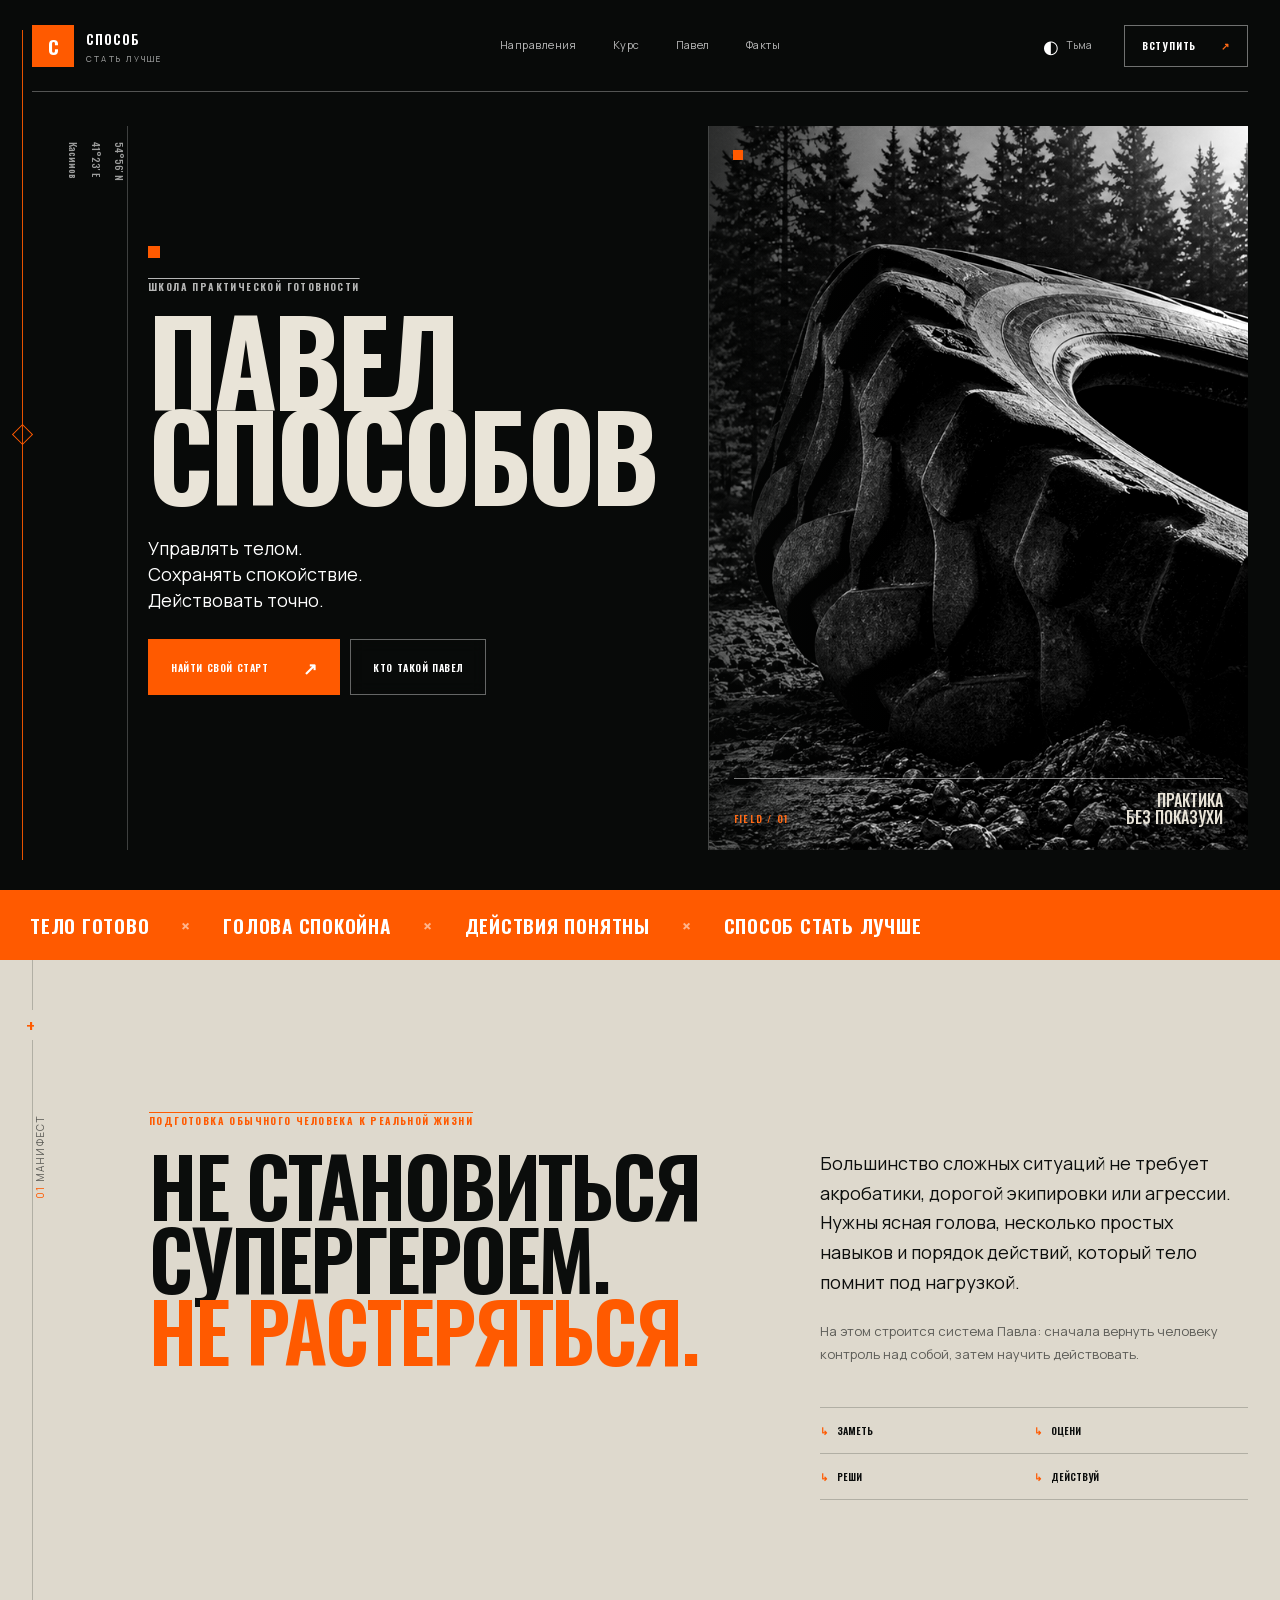
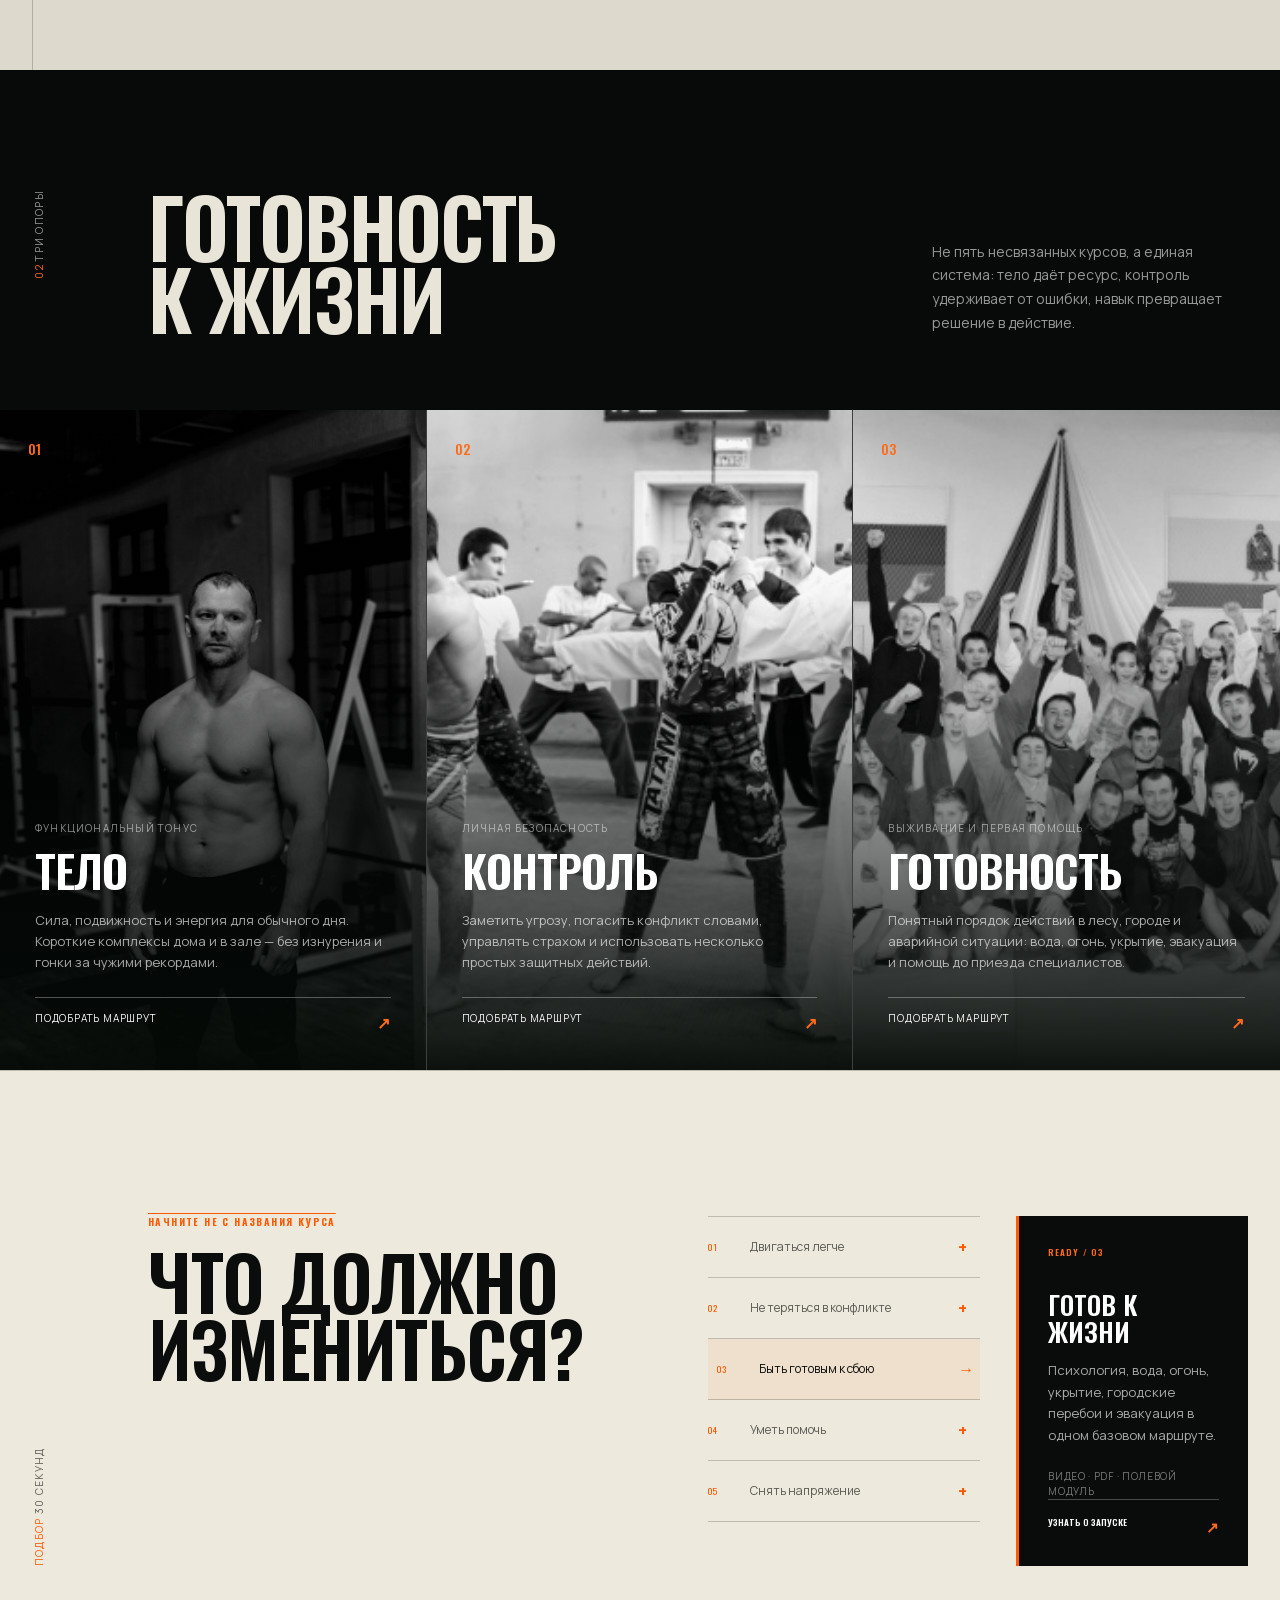
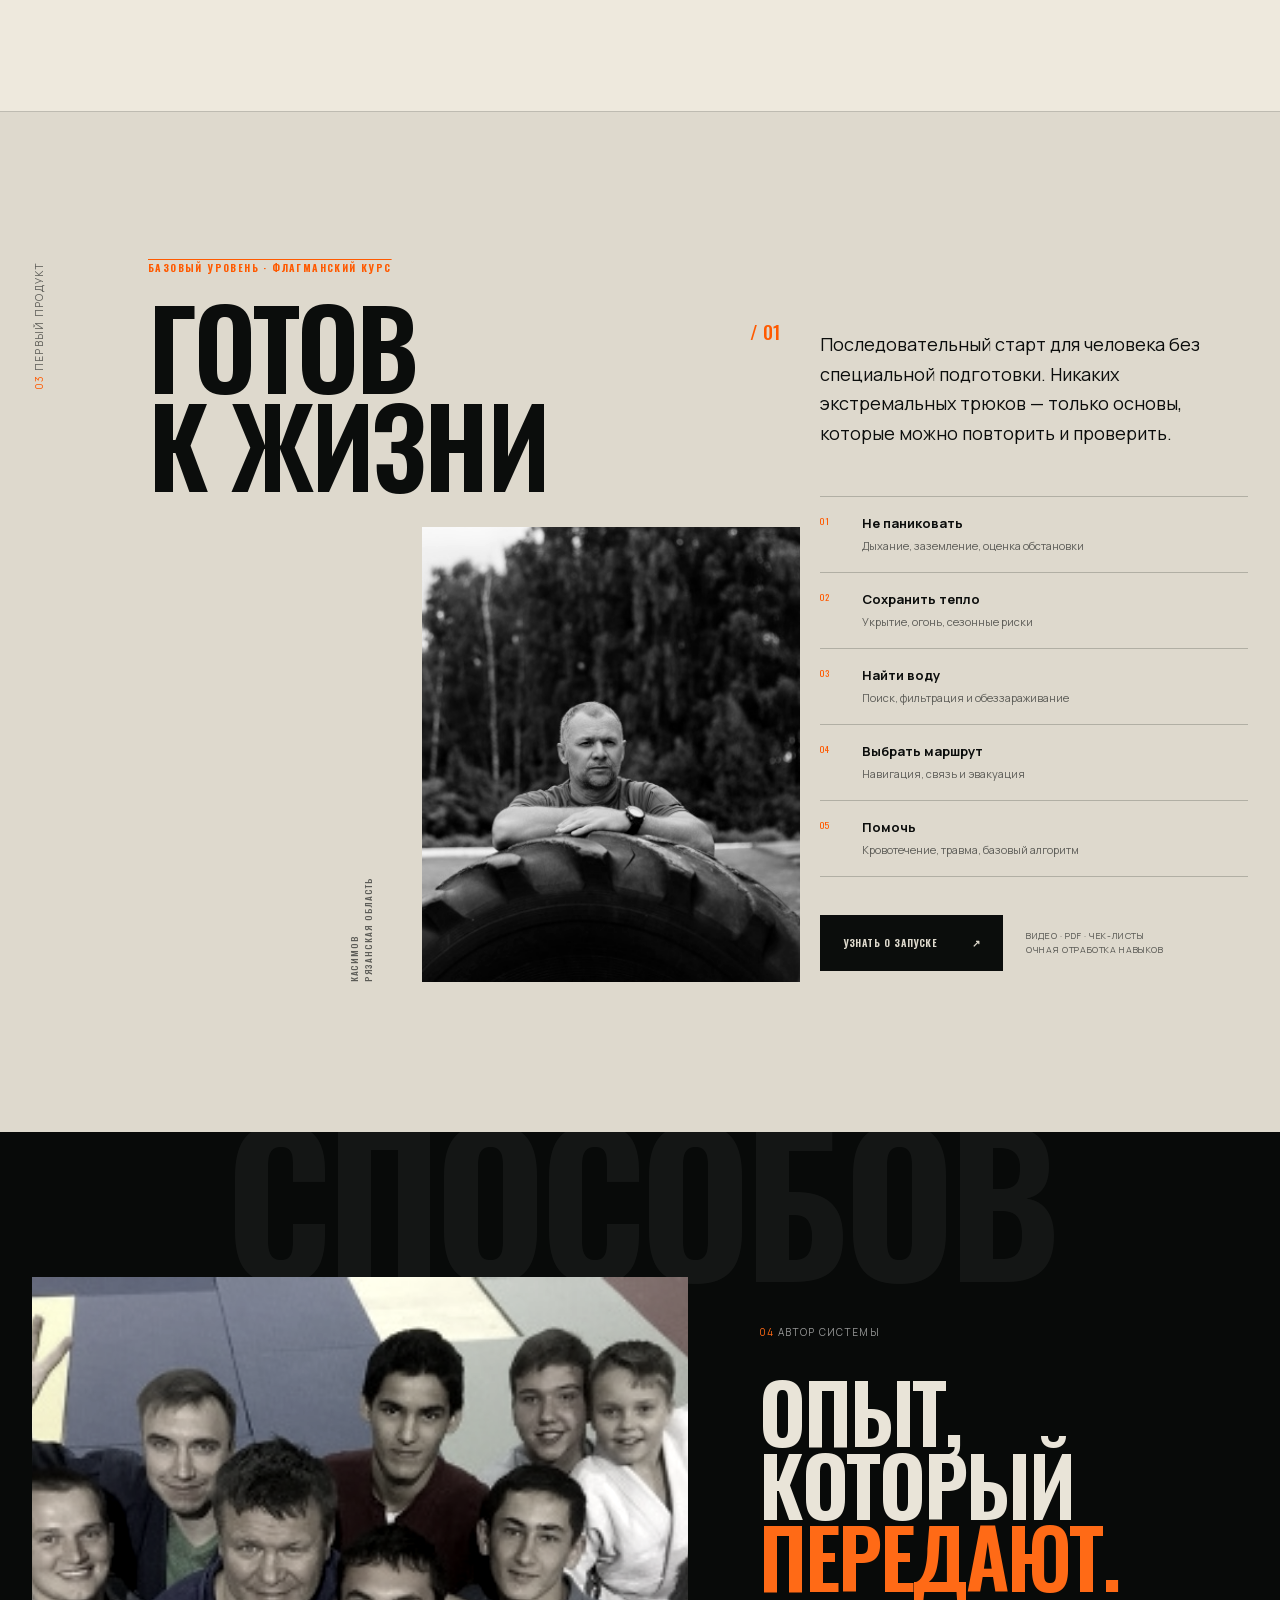
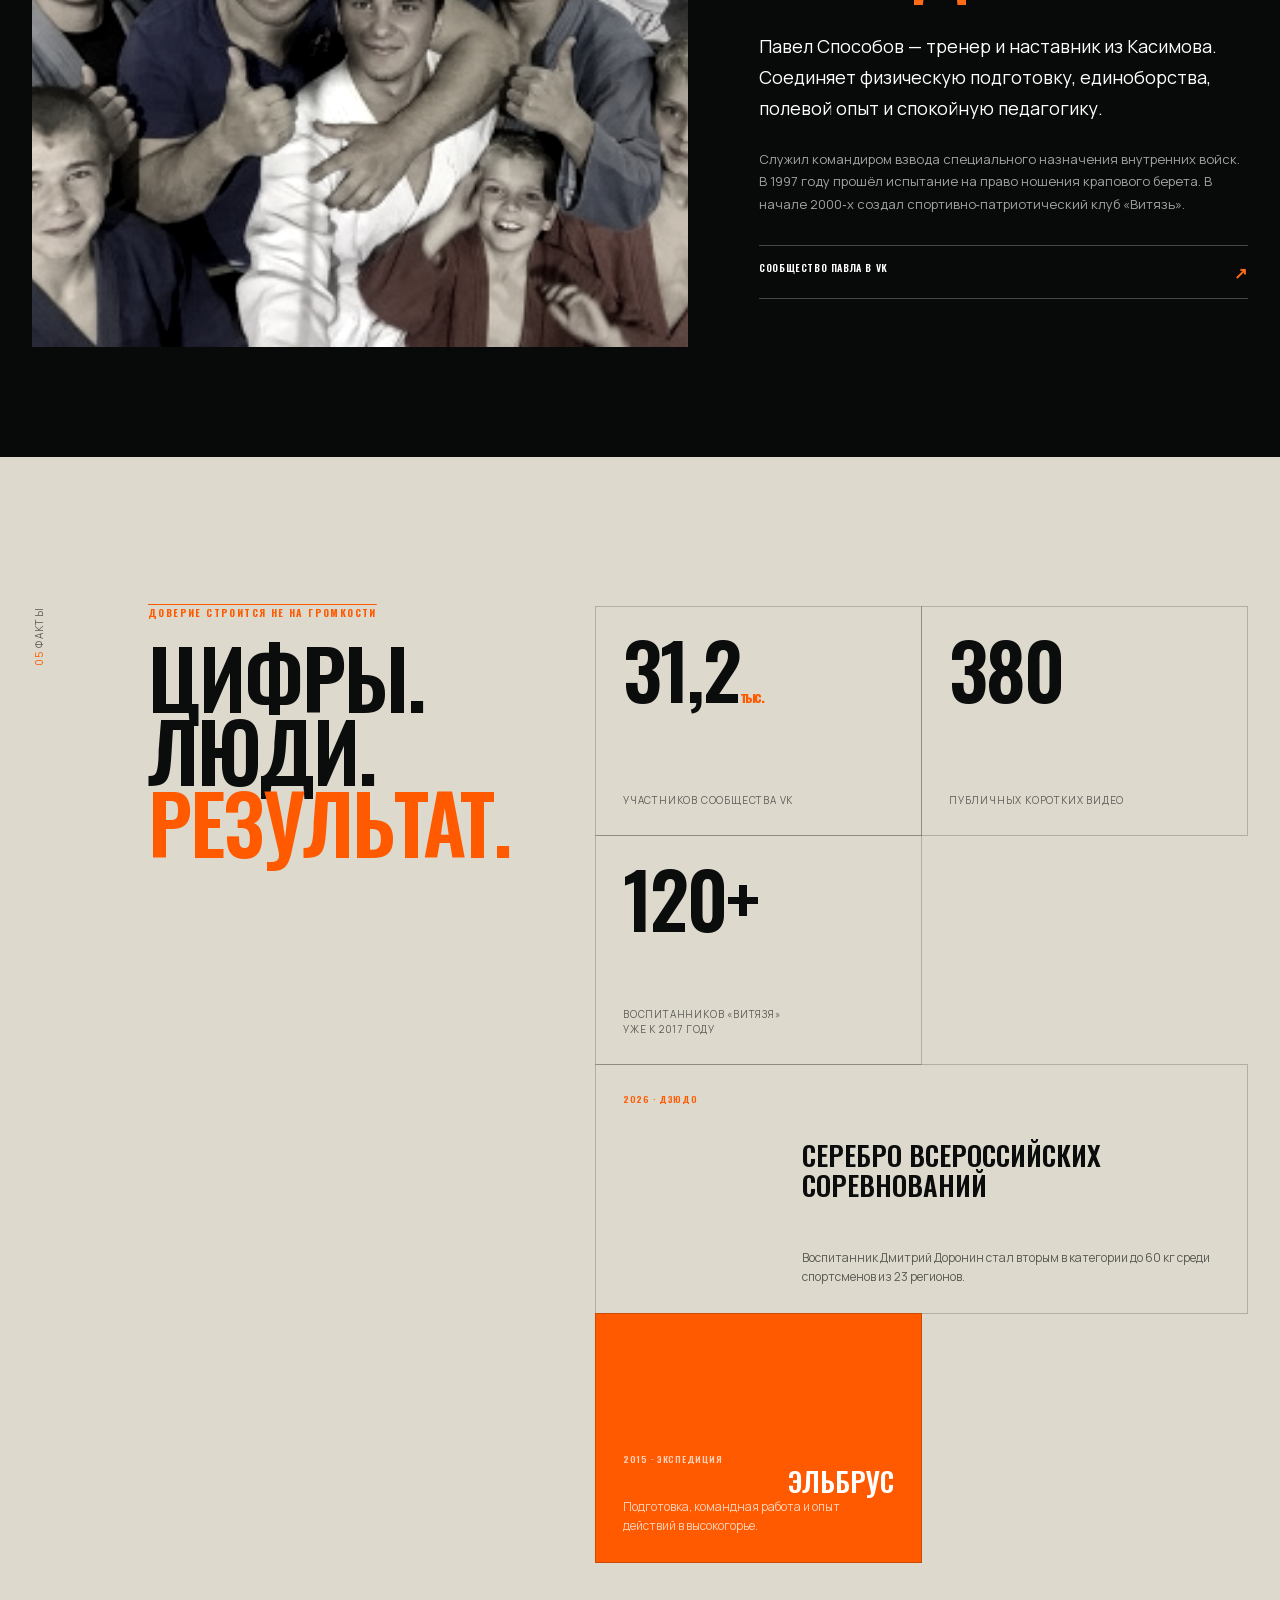
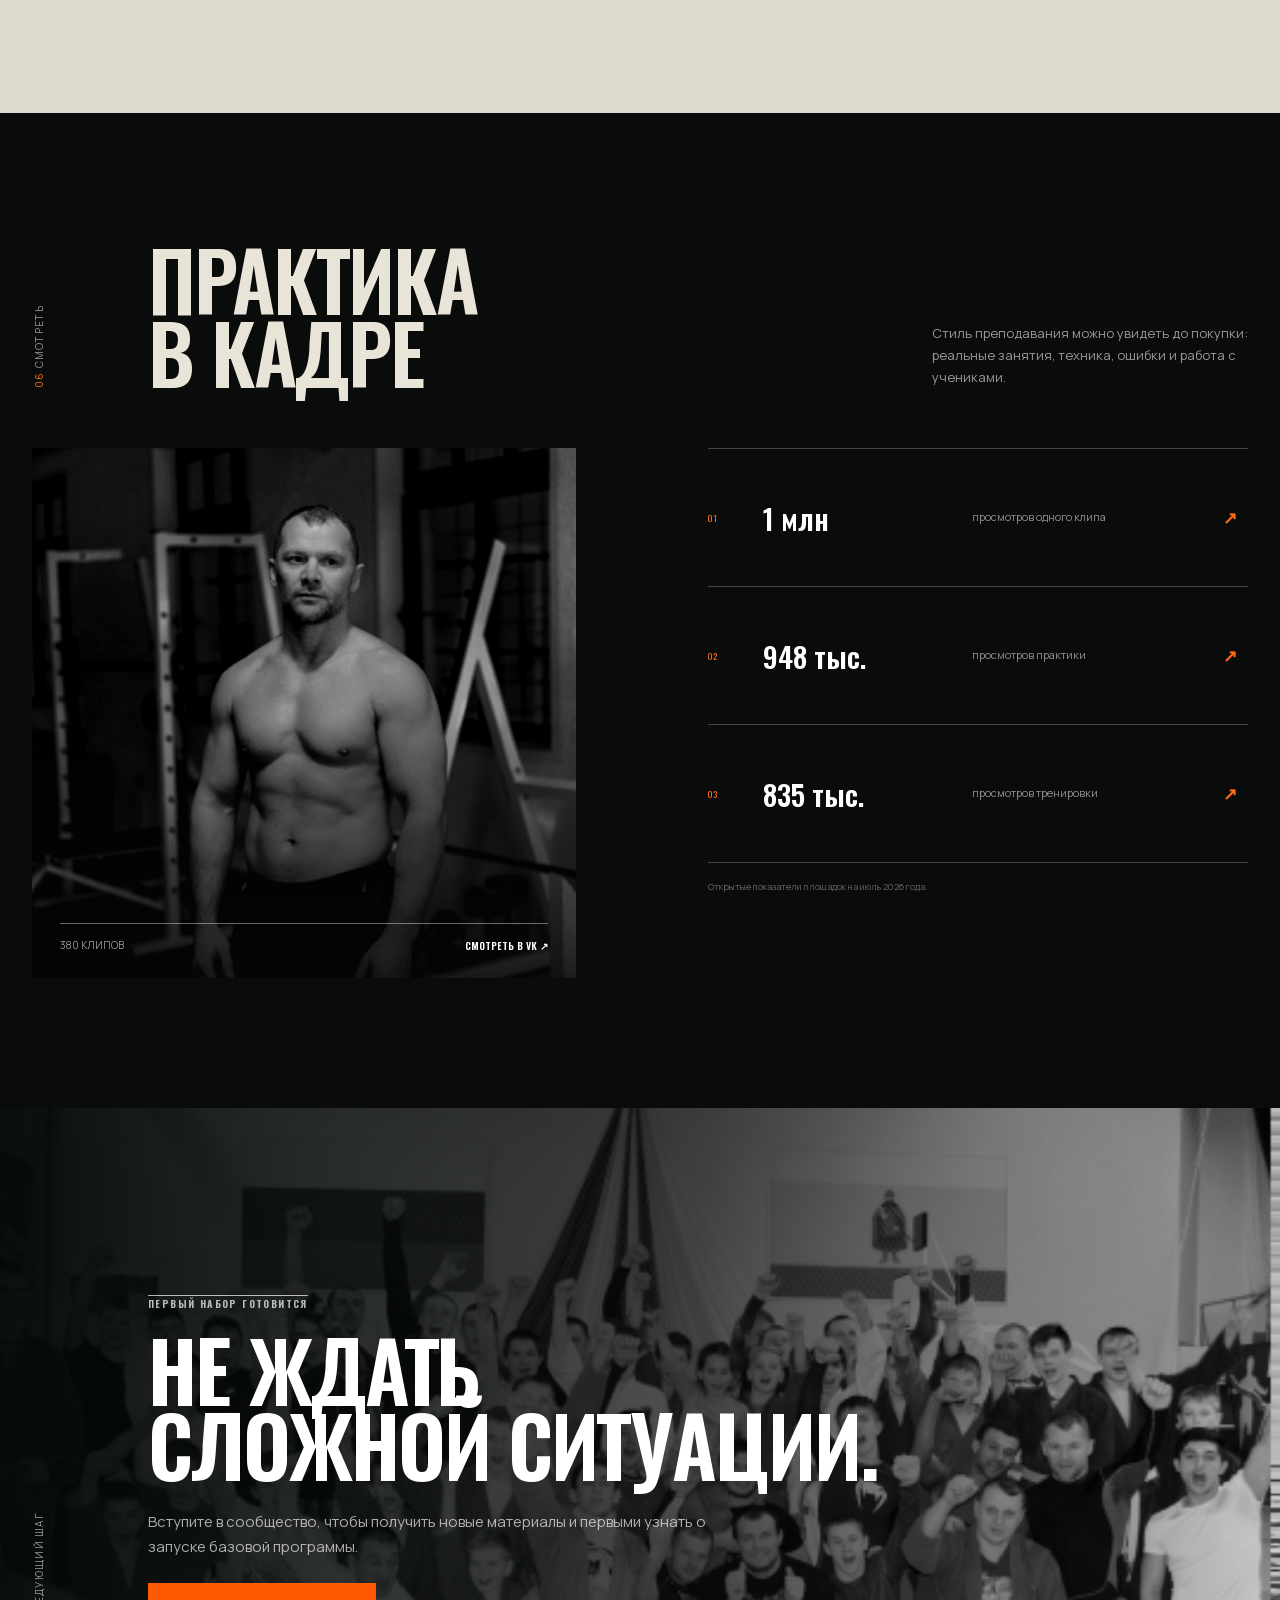
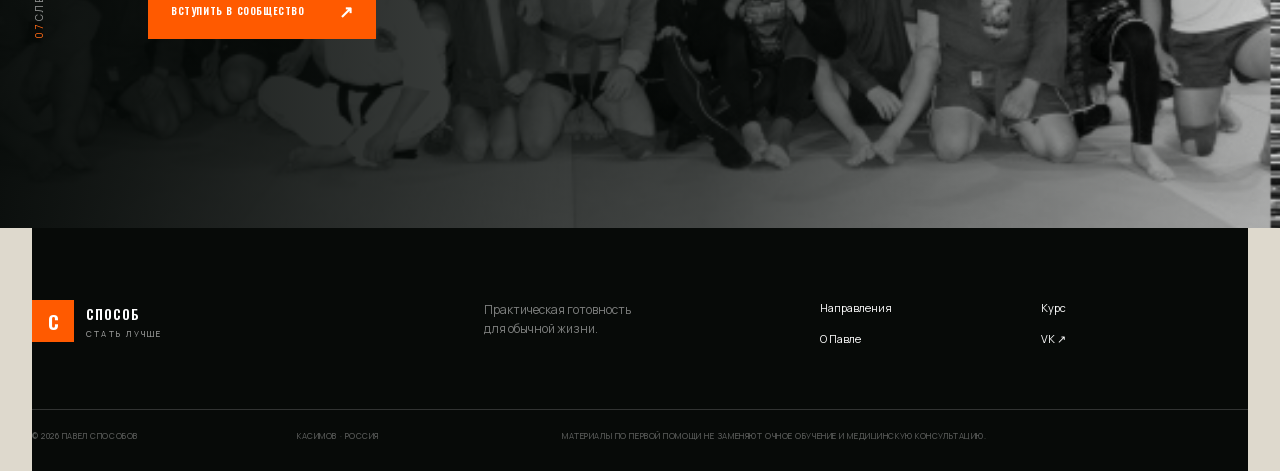
==== commit faab77b6: "Publish tire-poster visual redesign" ====
--- a/index.html
+++ b/index.html
@@ -1,7 +1,7 @@
-<!DOCTYPE html><html lang="ru"><head><meta charSet="utf-8"/><meta name="viewport" content="width=device-width, initial-scale=1"/><link rel="preload" href="/_next/static/media/4e1c87b7aa9e2f2f-s.p.12gpghvmuotht.woff2" as="font" crossorigin="" type="font/woff2"/><link rel="preload" href="/_next/static/media/a343f882a40d2cc9-s.p.0kho-wj7-y-w1.woff2" as="font" crossorigin="" type="font/woff2"/><link rel="preload" href="/_next/static/media/b59689b1142d37ce-s.p.0f8~qglggluhl.woff2" as="font" crossorigin="" type="font/woff2"/><link rel="preload" href="/_next/static/media/d3fe2f289711ac3f-s.p.0i6ci0u~g4zml.woff2" as="font" crossorigin="" type="font/woff2"/><link rel="preload" as="image" href="/images/hero.jpg"/><link rel="stylesheet" href="/_next/static/chunks/16i4ow9knre74.css" data-precedence="next"/><link rel="preload" as="script" fetchPriority="low" href="/_next/static/chunks/11qk_vpw_zwkf.js"/><script src="/_next/static/chunks/0d-5~.f~0wtco.js" async=""></script><script src="/_next/static/chunks/10u3y4bw1ayzs.js" async=""></script><script src="/_next/static/chunks/turbopack-0e47rfx~.~3-8.js" async=""></script><script src="/_next/static/chunks/0fsi8lw5utejl.js" async=""></script><script src="/_next/static/chunks/0d3tkj33oycf2.js" async=""></script><script src="/_next/static/chunks/10w.3pyj7ow-1.js" async=""></script><meta name="next-size-adjust" content=""/><title>Павел Способов — способ стать лучше</title><meta name="description" content="Практическая школа физической формы, личной безопасности, выживания и первой помощи для обычных людей."/><meta property="og:title" content="Тело готово. Голова спокойна. Действия понятны."/><meta property="og:description" content="Школа практической готовности Павла Способова."/><meta property="og:locale" content="ru_RU"/><meta property="og:image" content="https://c05079389-ops.github.io/og-v2.png"/><meta property="og:image:width" content="1734"/><meta property="og:image:height" content="907"/><meta property="og:image:alt" content="Павел Способов — способ стать лучше"/><meta property="og:type" content="website"/><meta name="twitter:card" content="summary_large_image"/><meta name="twitter:title" content="Павел Способов — способ стать лучше"/><meta name="twitter:description" content="Практическая готовность для обычной жизни."/><meta name="twitter:image" content="https://c05079389-ops.github.io/og-v2.png"/><script>
+<!DOCTYPE html><html lang="ru"><head><meta charSet="utf-8"/><meta name="viewport" content="width=device-width, initial-scale=1"/><link rel="preload" href="/_next/static/media/8e410338cab7e12e-s.p.0pzfatk.cc28~.woff2" as="font" crossorigin="" type="font/woff2"/><link rel="preload" href="/_next/static/media/9a800f173b8d9e8f-s.p.129r4siq6of2c.woff2" as="font" crossorigin="" type="font/woff2"/><link rel="preload" href="/_next/static/media/a343f882a40d2cc9-s.p.0kho-wj7-y-w1.woff2" as="font" crossorigin="" type="font/woff2"/><link rel="preload" href="/_next/static/media/d3fe2f289711ac3f-s.p.0i6ci0u~g4zml.woff2" as="font" crossorigin="" type="font/woff2"/><link rel="preload" as="image" href="/og-v2.png"/><link rel="stylesheet" href="/_next/static/chunks/0ga.l9w06c1w0.css" data-precedence="next"/><link rel="preload" as="script" fetchPriority="low" href="/_next/static/chunks/11qk_vpw_zwkf.js"/><script src="/_next/static/chunks/0d-5~.f~0wtco.js" async=""></script><script src="/_next/static/chunks/10u3y4bw1ayzs.js" async=""></script><script src="/_next/static/chunks/turbopack-0e47rfx~.~3-8.js" async=""></script><script src="/_next/static/chunks/0fsi8lw5utejl.js" async=""></script><script src="/_next/static/chunks/0d3tkj33oycf2.js" async=""></script><script src="/_next/static/chunks/10w.3pyj7ow-1.js" async=""></script><meta name="next-size-adjust" content=""/><title>Павел Способов — способ стать лучше</title><meta name="description" content="Практическая школа физической формы, личной безопасности, выживания и первой помощи для обычных людей."/><meta property="og:title" content="Тело готово. Голова спокойна. Действия понятны."/><meta property="og:description" content="Школа практической готовности Павла Способова."/><meta property="og:locale" content="ru_RU"/><meta property="og:image" content="https://c05079389-ops.github.io/og-v2.png"/><meta property="og:image:width" content="1734"/><meta property="og:image:height" content="907"/><meta property="og:image:alt" content="Павел Способов — способ стать лучше"/><meta property="og:type" content="website"/><meta name="twitter:card" content="summary_large_image"/><meta name="twitter:title" content="Павел Способов — способ стать лучше"/><meta name="twitter:description" content="Практическая готовность для обычной жизни."/><meta name="twitter:image" content="https://c05079389-ops.github.io/og-v2.png"/><script>
   try {
     const saved = localStorage.getItem('sposob-theme');
     const theme = saved || (matchMedia('(prefers-color-scheme: dark)').matches ? 'dark' : 'light');
     document.documentElement.dataset.theme = theme;
   } catch (_) {}
-</script><script src="/_next/static/chunks/03~yq9q893hmn.js" noModule=""></script></head><body class="manrope_be842880-module__mxGJQa__variable unbounded_a04642f8-module__ys5lIq__variable"><div hidden=""><!--$--><!--/$--></div><main id="top"><section class="hero-stage"><img alt="Павел Способов во время функциональной тренировки" decoding="async" data-nimg="fill" class="hero-photo" style="position:absolute;height:100%;width:100%;left:0;top:0;right:0;bottom:0;color:transparent" src="/images/hero.jpg"/><div class="hero-filter"></div><header class="site-header"><a class="brand" href="#top" aria-label="Способ стать лучше — на главную"><span class="brand-sign">С</span><span><b>Способ</b><small>стать лучше</small></span></a><nav aria-label="Главная навигация"><a href="#directions">Направления</a><a href="#course">Курс</a><a href="#pavel">Павел</a><a href="#proof">Факты</a></nav><div class="header-tools"><button class="theme-toggle" type="button" aria-label="Переключить цветовую тему"><span class="show-in-dark" aria-hidden="true">☼</span><span class="show-in-light" aria-hidden="true">◐</span><small class="show-in-dark">Свет</small><small class="show-in-light">Тьма</small></button><a href="#join">Вступить <i>↗</i></a></div></header><div class="hero-content page-grid"><div class="hero-side-note"><span>54°56′ N</span><span>41°23′ E</span><span>Касимов</span></div><div class="hero-main"><p class="overline">Школа практической готовности</p><h1><span>Павел</span><span>Способов</span></h1><div class="hero-bottom"><p>Управлять телом.<br/>Сохранять спокойствие.<br/>Действовать точно.</p><div class="hero-buttons"><a class="action action-hot" href="#finder">Найти свой старт <b>↗</b></a><a class="action action-glass" href="#pavel">Кто такой Павел</a></div></div></div><div class="hero-index"><b>01</b><span>Практика<br/>без показухи</span></div></div></section><div class="signal-line" aria-label="Основные принципы"><span>Тело готово</span><i>×</i><span>Голова спокойна</span><i>×</i><span>Действия понятны</span><i>×</i><span>Способ стать лучше</span></div><section class="opening page-grid" id="method"><div class="section-tag"><span>01</span> Манифест</div><div class="opening-title"><p class="overline ink">Подготовка обычного человека к реальной жизни</p><h2>Не становиться<br/>супергероем.<br/><em>Не растеряться.</em></h2></div><div class="opening-copy"><p>Большинство сложных ситуаций не требует акробатики, дорогой экипировки или агрессии. Нужны ясная голова, несколько простых навыков и порядок действий, который тело помнит под нагрузкой.</p><p>На этом строится система Павла: сначала вернуть человеку контроль над собой, затем научить действовать.</p><div class="method-code"><span>Заметь</span><span>Оцени</span><span>Реши</span><span>Действуй</span></div></div></section><section class="directions" id="directions"><div class="directions-head page-grid"><div class="section-tag light"><span>02</span> Три опоры</div><h2>Готовность<br/>к жизни</h2><p>Не пять несвязанных курсов, а единая система: тело даёт ресурс, контроль удерживает от ошибки, навык превращает решение в действие.</p></div><div class="discipline-grid"><article class="discipline"><img alt="Функциональная тренировка Павла Способова" loading="lazy" decoding="async" data-nimg="fill" style="position:absolute;height:100%;width:100%;left:0;top:0;right:0;bottom:0;color:transparent" src="/images/fitness.jpg"/><div class="discipline-shade"></div><span class="discipline-no">01</span><div class="discipline-copy"><small>Функциональный тонус</small><h3>Тело</h3><p>Сила, подвижность и энергия для обычного дня. Короткие комплексы дома и в зале — без изнурения и гонки за чужими рекордами.</p><a href="#finder">Подобрать маршрут <b>↗</b></a></div></article><article class="discipline"><img alt="Практическая тренировка по единоборствам" loading="lazy" decoding="async" data-nimg="fill" style="position:absolute;height:100%;width:100%;left:0;top:0;right:0;bottom:0;color:transparent" src="/images/combat.jpg"/><div class="discipline-shade"></div><span class="discipline-no">02</span><div class="discipline-copy"><small>Личная безопасность</small><h3>Контроль</h3><p>Заметить угрозу, погасить конфликт словами, управлять страхом и использовать несколько простых защитных действий.</p><a href="#finder">Подобрать маршрут <b>↗</b></a></div></article><article class="discipline"><img alt="Команда клуба Павла Способова" loading="lazy" decoding="async" data-nimg="fill" style="position:absolute;height:100%;width:100%;left:0;top:0;right:0;bottom:0;color:transparent" src="/images/community.jpg"/><div class="discipline-shade"></div><span class="discipline-no">03</span><div class="discipline-copy"><small>Выживание и первая помощь</small><h3>Готовность</h3><p>Понятный порядок действий в лесу, городе и аварийной ситуации: вода, огонь, укрытие, эвакуация и помощь до приезда специалистов.</p><a href="#finder">Подобрать маршрут <b>↗</b></a></div></article></div></section><section class="finder-section" id="finder"><div class="finder-shell page-grid"><div class="section-tag"><span>Подбор</span> 30 секунд</div><div class="finder-title"><p class="overline ink">Начните не с названия курса</p><h2>Что должно<br/>измениться?</h2></div><div class="finder-workspace"><div class="finder-tabs" role="tablist" aria-label="Желаемый результат"><button type="button" role="tab" aria-selected="false"><i>0<!-- -->1</i><span>Двигаться легче</span><b>+</b></button><button type="button" role="tab" aria-selected="false"><i>0<!-- -->2</i><span>Не теряться в конфликте</span><b>+</b></button><button type="button" role="tab" aria-selected="true"><i>0<!-- -->3</i><span>Быть готовым к сбою</span><b>→</b></button><button type="button" role="tab" aria-selected="false"><i>0<!-- -->4</i><span>Уметь помочь</span><b>+</b></button><button type="button" role="tab" aria-selected="false"><i>0<!-- -->5</i><span>Снять напряжение</span><b>+</b></button></div><div class="finder-answer" aria-live="polite"><small>READY / 03</small><h3>Готов к жизни</h3><p>Психология, вода, огонь, укрытие, городские перебои и эвакуация в одном базовом маршруте.</p><span>видео · PDF · полевой модуль</span><a href="#join">Узнать о запуске <b>↗</b></a></div></div></div></section><section class="course page-grid" id="course"><div class="section-tag"><span>03</span> Первый продукт</div><div class="course-visual"><div class="course-title-wrap"><p class="overline ink">Базовый уровень · флагманский курс</p><h2>Готов<br/>к жизни</h2><span class="course-year">/ 01</span></div><div class="course-photo"><img alt="Павел Способов на тренировочной площадке" loading="lazy" decoding="async" data-nimg="fill" style="position:absolute;height:100%;width:100%;left:0;top:0;right:0;bottom:0;color:transparent" src="/images/pavel.jpg"/><span>Касимов<br/>Рязанская область</span></div></div><div class="course-detail"><p class="course-lead">Последовательный старт для человека без специальной подготовки. Никаких экстремальных трюков — только основы, которые можно повторить и проверить.</p><div class="module-list"><div><i>01</i><b>Не паниковать</b><span>Дыхание, заземление, оценка обстановки</span></div><div><i>02</i><b>Сохранить тепло</b><span>Укрытие, огонь, сезонные риски</span></div><div><i>03</i><b>Найти воду</b><span>Поиск, фильтрация и обеззараживание</span></div><div><i>04</i><b>Выбрать маршрут</b><span>Навигация, связь и эвакуация</span></div><div><i>05</i><b>Помочь</b><span>Кровотечение, травма, базовый алгоритм</span></div></div><div class="course-actions"><a class="action action-dark" href="#join">Узнать о запуске <b>↗</b></a><span>Видео · PDF · чек-листы<br/>очная отработка навыков</span></div></div></section><section class="pavel" id="pavel"><div class="pavel-word" aria-hidden="true">СПОСОБОВ</div><div class="pavel-layout page-grid"><div class="pavel-photo"><img alt="Павел Способов с воспитанниками клуба" loading="lazy" decoding="async" data-nimg="fill" style="position:absolute;height:100%;width:100%;left:0;top:0;right:0;bottom:0;color:transparent" src="/images/youth.jpg"/></div><div class="pavel-copy"><div class="section-tag light"><span>04</span> Автор системы</div><h2>Опыт,<br/>который<br/><em>передают.</em></h2><p class="pavel-lead">Павел Способов — тренер и наставник из Касимова. Соединяет физическую подготовку, единоборства, полевой опыт и спокойную педагогику.</p><p>Служил командиром взвода специального назначения внутренних войск. В 1997 году прошёл испытание на право ношения крапового берета. В начале 2000‑х создал спортивно‑патриотический клуб «Витязь».</p><a class="line-link" href="https://vk.ru/club160742433" target="_blank" rel="noreferrer">Сообщество Павла в VK <b>↗</b></a></div></div></section><section class="proof page-grid" id="proof"><div class="section-tag"><span>05</span> Факты</div><div class="proof-title"><p class="overline ink">Доверие строится не на громкости</p><h2>Цифры.<br/>Люди.<br/><em>Результат.</em></h2></div><div class="proof-board"><article class="proof-stat"><b>31,2<small>тыс.</small></b><span>участников сообщества VK</span></article><article class="proof-stat"><b>380</b><span>публичных коротких видео</span></article><article class="proof-stat"><b>120+</b><span>воспитанников «Витязя» уже к 2017 году</span></article><article class="proof-story"><span>2026 · Дзюдо</span><h3>Серебро всероссийских соревнований</h3><p>Воспитанник Дмитрий Доронин стал вторым в категории до 60 кг среди спортсменов из 23 регионов.</p></article><article class="proof-story dark-story"><span>2015 · Экспедиция</span><h3>Эльбрус</h3><p>Подготовка, командная работа и опыт действий в высокогорье.</p></article></div></section><section class="media-zone"><div class="media-head page-grid"><div class="section-tag light"><span>06</span> Смотреть</div><h2>Практика<br/>в кадре</h2><p>Стиль преподавания можно увидеть до покупки: реальные занятия, техника, ошибки и работа с учениками.</p></div><div class="media-body page-grid"><div class="media-photo"><img alt="Павел Способов в тренировочном зале" loading="lazy" decoding="async" data-nimg="fill" style="position:absolute;height:100%;width:100%;left:0;top:0;right:0;bottom:0;color:transparent" src="/images/fitness.jpg"/><a href="https://vk.ru/club160742433" target="_blank" rel="noreferrer"><span>380 клипов</span><b>Смотреть в VK ↗</b></a></div><div class="media-links"><a href="https://vk.ru/clip-160742433_456239217" target="_blank" rel="noreferrer"><i>0<!-- -->1</i><b>1 млн</b><span>просмотров одного клипа</span><strong>↗</strong></a><a href="https://vk.ru/clip-160742433_456239220" target="_blank" rel="noreferrer"><i>0<!-- -->2</i><b>948 тыс.</b><span>просмотров практики</span><strong>↗</strong></a><a href="https://vk.ru/clip-160742433_456239047" target="_blank" rel="noreferrer"><i>0<!-- -->3</i><b>835 тыс.</b><span>просмотров тренировки</span><strong>↗</strong></a><small>Открытые показатели площадок на июль 2026 года.</small></div></div></section><section class="join" id="join"><img alt="Участники клуба Способ стать лучше" loading="lazy" decoding="async" data-nimg="fill" style="position:absolute;height:100%;width:100%;left:0;top:0;right:0;bottom:0;color:transparent" src="/images/community.jpg"/><div class="join-shade"></div><div class="join-content page-grid"><div class="section-tag light"><span>07</span> Следующий шаг</div><div><p class="overline">Первый набор готовится</p><h2>Не ждать<br/>сложной ситуации.</h2><p>Вступите в сообщество, чтобы получить новые материалы и первыми узнать о запуске базовой программы.</p><a class="action action-hot" href="https://vk.ru/club160742433" target="_blank" rel="noreferrer">Вступить в сообщество <b>↗</b></a></div></div></section><footer class="page-grid"><a class="brand footer-brand" href="#top"><span class="brand-sign">С</span><span><b>Способ</b><small>стать лучше</small></span></a><p>Практическая готовность<br/>для обычной жизни.</p><nav><a href="#directions">Направления</a><a href="#course">Курс</a><a href="#pavel">О Павле</a><a href="https://vk.ru/club160742433">VK ↗</a></nav><div class="legal"><span>© 2026 Павел Способов</span><span>Касимов · Россия</span><span>Материалы по первой помощи не заменяют очное обучение и медицинскую консультацию.</span></div></footer></main><!--$--><!--/$--><script src="/_next/static/chunks/11qk_vpw_zwkf.js" id="_R_" async=""></script><script>(self.__next_f=self.__next_f||[]).push([0])</script><script>self.__next_f.push([1,"1:\"$Sreact.fragment\"\n2:I[39756,[\"/_next/static/chunks/0fsi8lw5utejl.js\",\"/_next/static/chunks/0d3tkj33oycf2.js\"],\"default\"]\n3:I[37457,[\"/_next/static/chunks/0fsi8lw5utejl.js\",\"/_next/static/chunks/0d3tkj33oycf2.js\"],\"default\"]\n4:I[5500,[\"/_next/static/chunks/0fsi8lw5utejl.js\",\"/_next/static/chunks/0d3tkj33oycf2.js\",\"/_next/static/chunks/10w.3pyj7ow-1.js\"],\"Image\"]\n5:I[25648,[\"/_next/static/chunks/0fsi8lw5utejl.js\",\"/_next/static/chunks/0d3tkj33oycf2.js\",\"/_next/static/chunks/10w.3pyj7ow-1.js\"],\"ThemeToggle\"]\n17:I[68027,[\"/_next/static/chunks/0fsi8lw5utejl.js\",\"/_next/static/chunks/0d3tkj33oycf2.js\"],\"default\",1]\n:HL[\"/_next/static/chunks/16i4ow9knre74.css\",\"style\"]\n:HL[\"/_next/static/media/4e1c87b7aa9e2f2f-s.p.12gpghvmuotht.woff2\",\"font\",{\"crossOrigin\":\"\",\"type\":\"font/woff2\"}]\n:HL[\"/_next/static/media/a343f882a40d2cc9-s.p.0kho-wj7-y-w1.woff2\",\"font\",{\"crossOrigin\":\"\",\"type\":\"font/woff2\"}]\n:HL[\"/_next/static/media/b59689b1142d37ce-s.p.0f8~qglggluhl.woff2\",\"font\",{\"crossOrigin\":\"\",\"type\":\"font/woff2\"}]\n:HL[\"/_next/static/media/d3fe2f289711ac3f-s.p.0i6ci0u~g4zml.woff2\",\"font\",{\"crossOrigin\":\"\",\"type\":\"font/woff2\"}]\n"])</script><script>self.__next_f.push([1,"0:{\"P\":null,\"c\":[\"\",\"\"],\"q\":\"\",\"i\":false,\"f\":[[[\"\",{\"children\":[\"__PAGE__\",{}]},\"$undefined\",\"$undefined\",16],[[\"$\",\"$1\",\"c\",{\"children\":[[[\"$\",\"link\",\"0\",{\"rel\":\"stylesheet\",\"href\":\"/_next/static/chunks/16i4ow9knre74.css\",\"precedence\":\"next\",\"crossOrigin\":\"$undefined\",\"nonce\":\"$undefined\"}],[\"$\",\"script\",\"script-0\",{\"src\":\"/_next/static/chunks/0fsi8lw5utejl.js\",\"async\":true,\"nonce\":\"$undefined\"}],[\"$\",\"script\",\"script-1\",{\"src\":\"/_next/static/chunks/0d3tkj33oycf2.js\",\"async\":true,\"nonce\":\"$undefined\"}]],[\"$\",\"html\",null,{\"lang\":\"ru\",\"suppressHydrationWarning\":true,\"children\":[[\"$\",\"head\",null,{\"children\":[\"$\",\"script\",null,{\"dangerouslySetInnerHTML\":{\"__html\":\"\\n  try {\\n    const saved = localStorage.getItem('sposob-theme');\\n    const theme = saved || (matchMedia('(prefers-color-scheme: dark)').matches ? 'dark' : 'light');\\n    document.documentElement.dataset.theme = theme;\\n  } catch (_) {}\\n\"}}]}],[\"$\",\"body\",null,{\"className\":\"manrope_be842880-module__mxGJQa__variable unbounded_a04642f8-module__ys5lIq__variable\",\"children\":[\"$\",\"$L2\",null,{\"parallelRouterKey\":\"children\",\"error\":\"$undefined\",\"errorStyles\":\"$undefined\",\"errorScripts\":\"$undefined\",\"template\":[\"$\",\"$L3\",null,{}],\"templateStyles\":\"$undefined\",\"templateScripts\":\"$undefined\",\"notFound\":[[[\"$\",\"title\",null,{\"children\":\"404: This page could not be found.\"}],[\"$\",\"div\",null,{\"style\":{\"fontFamily\":\"system-ui,\\\"Segoe UI\\\",Roboto,Helvetica,Arial,sans-serif,\\\"Apple Color Emoji\\\",\\\"Segoe UI Emoji\\\"\",\"height\":\"100vh\",\"textAlign\":\"center\",\"display\":\"flex\",\"flexDirection\":\"column\",\"alignItems\":\"center\",\"justifyContent\":\"center\"},\"children\":[\"$\",\"div\",null,{\"children\":[[\"$\",\"style\",null,{\"dangerouslySetInnerHTML\":{\"__html\":\"body{color:#000;background:#fff;margin:0}.next-error-h1{border-right:1px solid rgba(0,0,0,.3)}@media (prefers-color-scheme:dark){body{color:#fff;background:#000}.next-error-h1{border-right:1px solid rgba(255,255,255,.3)}}\"}}],[\"$\",\"h1\",null,{\"className\":\"next-error-h1\",\"style\":{\"display\":\"inline-block\",\"margin\":\"0 20px 0 0\",\"padding\":\"0 23px 0 0\",\"fontSize\":24,\"fontWeight\":500,\"verticalAlign\":\"top\",\"lineHeight\":\"49px\"},\"children\":404}],[\"$\",\"div\",null,{\"style\":{\"display\":\"inline-block\"},\"children\":[\"$\",\"h2\",null,{\"style\":{\"fontSize\":14,\"fontWeight\":400,\"lineHeight\":\"49px\",\"margin\":0},\"children\":\"This page could not be found.\"}]}]]}]}]],[]],\"forbidden\":\"$undefined\",\"unauthorized\":\"$undefined\"}]}]]}]]}],{\"children\":[[\"$\",\"$1\",\"c\",{\"children\":[[\"$\",\"main\",null,{\"id\":\"top\",\"children\":[[\"$\",\"section\",null,{\"className\":\"hero-stage\",\"children\":[[\"$\",\"$L4\",null,{\"className\":\"hero-photo\",\"src\":\"/images/hero.jpg\",\"alt\":\"Павел Способов во время функциональной тренировки\",\"fill\":true,\"priority\":true,\"sizes\":\"100vw\"}],[\"$\",\"div\",null,{\"className\":\"hero-filter\"}],[\"$\",\"header\",null,{\"className\":\"site-header\",\"children\":[[\"$\",\"a\",null,{\"className\":\"brand\",\"href\":\"#top\",\"aria-label\":\"Способ стать лучше — на главную\",\"children\":[[\"$\",\"span\",null,{\"className\":\"brand-sign\",\"children\":\"С\"}],[\"$\",\"span\",null,{\"children\":[[\"$\",\"b\",null,{\"children\":\"Способ\"}],[\"$\",\"small\",null,{\"children\":\"стать лучше\"}]]}]]}],[\"$\",\"nav\",null,{\"aria-label\":\"Главная навигация\",\"children\":[[\"$\",\"a\",null,{\"href\":\"#directions\",\"children\":\"Направления\"}],[\"$\",\"a\",null,{\"href\":\"#course\",\"children\":\"Курс\"}],[\"$\",\"a\",null,{\"href\":\"#pavel\",\"children\":\"Павел\"}],[\"$\",\"a\",null,{\"href\":\"#proof\",\"children\":\"Факты\"}]]}],[\"$\",\"div\",null,{\"className\":\"header-tools\",\"children\":[[\"$\",\"$L5\",null,{}],[\"$\",\"a\",null,{\"href\":\"#join\",\"children\":[\"Вступить \",[\"$\",\"i\",null,{\"children\":\"↗\"}]]}]]}]]}],[\"$\",\"div\",null,{\"className\":\"hero-content page-grid\",\"children\":[[\"$\",\"div\",null,{\"className\":\"hero-side-note\",\"children\":[[\"$\",\"span\",null,{\"children\":\"54°56′ N\"}],[\"$\",\"span\",null,{\"children\":\"41°23′ E\"}],[\"$\",\"span\",null,{\"children\":\"Касимов\"}]]}],[\"$\",\"div\",null,{\"className\":\"hero-main\",\"children\":[[\"$\",\"p\",null,{\"className\":\"overline\",\"children\":\"Школа практической готовности\"}],[\"$\",\"h1\",null,{\"children\":[[\"$\",\"span\",null,{\"children\":\"Павел\"}],[\"$\",\"span\",null,{\"children\":\"Способов\"}]]}],[\"$\",\"div\",null,{\"className\":\"hero-bottom\",\"children\":[[\"$\",\"p\",null,{\"children\":[\"Управлять телом.\",[\"$\",\"br\",null,{}],\"Сохранять спокойствие.\",[\"$\",\"br\",null,{}],\"Действовать точно.\"]}],[\"$\",\"div\",null,{\"className\":\"hero-buttons\",\"children\":[[\"$\",\"a\",null,{\"className\":\"action action-hot\",\"href\":\"#finder\",\"children\":[\"Найти свой старт \",[\"$\",\"b\",null,{\"children\":\"↗\"}]]}],[\"$\",\"a\",null,{\"className\":\"action action-glass\",\"href\":\"#pavel\",\"children\":\"Кто такой Павел\"}]]}]]}]]}],[\"$\",\"div\",null,{\"className\":\"hero-index\",\"children\":[[\"$\",\"b\",null,{\"children\":\"01\"}],[\"$\",\"span\",null,{\"children\":[\"Практика\",[\"$\",\"br\",null,{}],\"без показухи\"]}]]}]]}]]}],[\"$\",\"div\",null,{\"className\":\"signal-line\",\"aria-label\":\"Основные принципы\",\"children\":[[\"$\",\"span\",null,{\"children\":\"Тело готово\"}],[\"$\",\"i\",null,{\"children\":\"×\"}],\"$L6\",\"$L7\",\"$L8\",\"$L9\",\"$La\"]}],\"$Lb\",\"$Lc\",\"$Ld\",\"$Le\",\"$Lf\",\"$L10\",\"$L11\",\"$L12\",\"$L13\"]}],[\"$L14\"],\"$L15\"]}],{},null,false,null]},null,false,null],\"$L16\",false]],\"m\":\"$undefined\",\"G\":[\"$17\",[\"$L18\"]],\"S\":true,\"h\":null,\"s\":\"$undefined\",\"l\":\"$undefined\",\"p\":\"$undefined\",\"d\":\"$undefined\",\"b\":\"U6QuoCGApfLd6zFxV_WUg\"}\n"])</script><script>self.__next_f.push([1,"19:I[29879,[\"/_next/static/chunks/0fsi8lw5utejl.js\",\"/_next/static/chunks/0d3tkj33oycf2.js\",\"/_next/static/chunks/10w.3pyj7ow-1.js\"],\"ProgramFinder\"]\n1a:I[97367,[\"/_next/static/chunks/0fsi8lw5utejl.js\",\"/_next/static/chunks/0d3tkj33oycf2.js\"],\"OutletBoundary\"]\n1b:\"$Sreact.suspense\"\n1d:I[97367,[\"/_next/static/chunks/0fsi8lw5utejl.js\",\"/_next/static/chunks/0d3tkj33oycf2.js\"],\"ViewportBoundary\"]\n1f:I[97367,[\"/_next/static/chunks/0fsi8lw5utejl.js\",\"/_next/static/chunks/0d3tkj33oycf2.js\"],\"MetadataBoundary\"]\n6:[\"$\",\"span\",null,{\"children\":\"Голова спокойна\"}]\n7:[\"$\",\"i\",null,{\"children\":\"×\"}]\n8:[\"$\",\"span\",null,{\"children\":\"Действия понятны\"}]\n9:[\"$\",\"i\",null,{\"children\":\"×\"}]\na:[\"$\",\"span\",null,{\"children\":\"Способ стать лучше\"}]\nb:[\"$\",\"section\",null,{\"className\":\"opening page-grid\",\"id\":\"method\",\"children\":[[\"$\",\"div\",null,{\"className\":\"section-tag\",\"children\":[[\"$\",\"span\",null,{\"children\":\"01\"}],\" Манифест\"]}],[\"$\",\"div\",null,{\"className\":\"opening-title\",\"children\":[[\"$\",\"p\",null,{\"className\":\"overline ink\",\"children\":\"Подготовка обычного человека к реальной жизни\"}],[\"$\",\"h2\",null,{\"children\":[\"Не становиться\",[\"$\",\"br\",null,{}],\"супергероем.\",[\"$\",\"br\",null,{}],[\"$\",\"em\",null,{\"children\":\"Не растеряться.\"}]]}]]}],[\"$\",\"div\",null,{\"className\":\"opening-copy\",\"children\":[[\"$\",\"p\",null,{\"children\":\"Большинство сложных ситуаций не требует акробатики, дорогой экипировки или агрессии. Нужны ясная голова, несколько простых навыков и порядок действий, который тело помнит под нагрузкой.\"}],[\"$\",\"p\",null,{\"children\":\"На этом строится система Павла: сначала вернуть человеку контроль над собой, затем научить действовать.\"}],[\"$\",\"div\",null,{\"className\":\"method-code\",\"children\":[[\"$\",\"span\",null,{\"children\":\"Заметь\"}],[\"$\",\"span\",null,{\"children\":\"Оцени\"}],[\"$\",\"span\",null,{\"children\":\"Реши\"}],[\"$\",\"span\",null,{\"children\":\"Действуй\"}]]}]]}]]}]\n"])</script><script>self.__next_f.push([1,"c:[\"$\",\"section\",null,{\"className\":\"directions\",\"id\":\"directions\",\"children\":[[\"$\",\"div\",null,{\"className\":\"directions-head page-grid\",\"children\":[[\"$\",\"div\",null,{\"className\":\"section-tag light\",\"children\":[[\"$\",\"span\",null,{\"children\":\"02\"}],\" Три опоры\"]}],[\"$\",\"h2\",null,{\"children\":[\"Готовность\",[\"$\",\"br\",null,{}],\"к жизни\"]}],[\"$\",\"p\",null,{\"children\":\"Не пять несвязанных курсов, а единая система: тело даёт ресурс, контроль удерживает от ошибки, навык превращает решение в действие.\"}]]}],[\"$\",\"div\",null,{\"className\":\"discipline-grid\",\"children\":[[\"$\",\"article\",\"01\",{\"className\":\"discipline\",\"children\":[[\"$\",\"$L4\",null,{\"src\":\"/images/fitness.jpg\",\"alt\":\"Функциональная тренировка Павла Способова\",\"fill\":true,\"sizes\":\"(max-width: 800px) 100vw, 34vw\"}],[\"$\",\"div\",null,{\"className\":\"discipline-shade\"}],[\"$\",\"span\",null,{\"className\":\"discipline-no\",\"children\":\"01\"}],[\"$\",\"div\",null,{\"className\":\"discipline-copy\",\"children\":[[\"$\",\"small\",null,{\"children\":\"Функциональный тонус\"}],[\"$\",\"h3\",null,{\"children\":\"Тело\"}],[\"$\",\"p\",null,{\"children\":\"Сила, подвижность и энергия для обычного дня. Короткие комплексы дома и в зале — без изнурения и гонки за чужими рекордами.\"}],[\"$\",\"a\",null,{\"href\":\"#finder\",\"children\":[\"Подобрать маршрут \",[\"$\",\"b\",null,{\"children\":\"↗\"}]]}]]}]]}],[\"$\",\"article\",\"02\",{\"className\":\"discipline\",\"children\":[[\"$\",\"$L4\",null,{\"src\":\"/images/combat.jpg\",\"alt\":\"Практическая тренировка по единоборствам\",\"fill\":true,\"sizes\":\"(max-width: 800px) 100vw, 34vw\"}],[\"$\",\"div\",null,{\"className\":\"discipline-shade\"}],[\"$\",\"span\",null,{\"className\":\"discipline-no\",\"children\":\"02\"}],[\"$\",\"div\",null,{\"className\":\"discipline-copy\",\"children\":[[\"$\",\"small\",null,{\"children\":\"Личная безопасность\"}],[\"$\",\"h3\",null,{\"children\":\"Контроль\"}],[\"$\",\"p\",null,{\"children\":\"Заметить угрозу, погасить конфликт словами, управлять страхом и использовать несколько простых защитных действий.\"}],[\"$\",\"a\",null,{\"href\":\"#finder\",\"children\":[\"Подобрать маршрут \",[\"$\",\"b\",null,{\"children\":\"↗\"}]]}]]}]]}],[\"$\",\"article\",\"03\",{\"className\":\"discipline\",\"children\":[[\"$\",\"$L4\",null,{\"src\":\"/images/community.jpg\",\"alt\":\"Команда клуба Павла Способова\",\"fill\":true,\"sizes\":\"(max-width: 800px) 100vw, 34vw\"}],[\"$\",\"div\",null,{\"className\":\"discipline-shade\"}],[\"$\",\"span\",null,{\"className\":\"discipline-no\",\"children\":\"03\"}],[\"$\",\"div\",null,{\"className\":\"discipline-copy\",\"children\":[[\"$\",\"small\",null,{\"children\":\"Выживание и первая помощь\"}],[\"$\",\"h3\",null,{\"children\":\"Готовность\"}],[\"$\",\"p\",null,{\"children\":\"Понятный порядок действий в лесу, городе и аварийной ситуации: вода, огонь, укрытие, эвакуация и помощь до приезда специалистов.\"}],[\"$\",\"a\",null,{\"href\":\"#finder\",\"children\":[\"Подобрать маршрут \",[\"$\",\"b\",null,{\"children\":\"↗\"}]]}]]}]]}]]}]]}]\n"])</script><script>self.__next_f.push([1,"d:[\"$\",\"section\",null,{\"className\":\"finder-section\",\"id\":\"finder\",\"children\":[\"$\",\"$L19\",null,{}]}]\n"])</script><script>self.__next_f.push([1,"e:[\"$\",\"section\",null,{\"className\":\"course page-grid\",\"id\":\"course\",\"children\":[[\"$\",\"div\",null,{\"className\":\"section-tag\",\"children\":[[\"$\",\"span\",null,{\"children\":\"03\"}],\" Первый продукт\"]}],[\"$\",\"div\",null,{\"className\":\"course-visual\",\"children\":[[\"$\",\"div\",null,{\"className\":\"course-title-wrap\",\"children\":[[\"$\",\"p\",null,{\"className\":\"overline ink\",\"children\":\"Базовый уровень · флагманский курс\"}],[\"$\",\"h2\",null,{\"children\":[\"Готов\",[\"$\",\"br\",null,{}],\"к жизни\"]}],[\"$\",\"span\",null,{\"className\":\"course-year\",\"children\":\"/ 01\"}]]}],[\"$\",\"div\",null,{\"className\":\"course-photo\",\"children\":[[\"$\",\"$L4\",null,{\"src\":\"/images/pavel.jpg\",\"alt\":\"Павел Способов на тренировочной площадке\",\"fill\":true,\"sizes\":\"(max-width: 800px) 100vw, 37vw\"}],[\"$\",\"span\",null,{\"children\":[\"Касимов\",[\"$\",\"br\",null,{}],\"Рязанская область\"]}]]}]]}],[\"$\",\"div\",null,{\"className\":\"course-detail\",\"children\":[[\"$\",\"p\",null,{\"className\":\"course-lead\",\"children\":\"Последовательный старт для человека без специальной подготовки. Никаких экстремальных трюков — только основы, которые можно повторить и проверить.\"}],[\"$\",\"div\",null,{\"className\":\"module-list\",\"children\":[[\"$\",\"div\",\"01\",{\"children\":[[\"$\",\"i\",null,{\"children\":\"01\"}],[\"$\",\"b\",null,{\"children\":\"Не паниковать\"}],[\"$\",\"span\",null,{\"children\":\"Дыхание, заземление, оценка обстановки\"}]]}],[\"$\",\"div\",\"02\",{\"children\":[[\"$\",\"i\",null,{\"children\":\"02\"}],[\"$\",\"b\",null,{\"children\":\"Сохранить тепло\"}],[\"$\",\"span\",null,{\"children\":\"Укрытие, огонь, сезонные риски\"}]]}],[\"$\",\"div\",\"03\",{\"children\":[[\"$\",\"i\",null,{\"children\":\"03\"}],[\"$\",\"b\",null,{\"children\":\"Найти воду\"}],[\"$\",\"span\",null,{\"children\":\"Поиск, фильтрация и обеззараживание\"}]]}],[\"$\",\"div\",\"04\",{\"children\":[[\"$\",\"i\",null,{\"children\":\"04\"}],[\"$\",\"b\",null,{\"children\":\"Выбрать маршрут\"}],[\"$\",\"span\",null,{\"children\":\"Навигация, связь и эвакуация\"}]]}],[\"$\",\"div\",\"05\",{\"children\":[[\"$\",\"i\",null,{\"children\":\"05\"}],[\"$\",\"b\",null,{\"children\":\"Помочь\"}],[\"$\",\"span\",null,{\"children\":\"Кровотечение, травма, базовый алгоритм\"}]]}]]}],[\"$\",\"div\",null,{\"className\":\"course-actions\",\"children\":[[\"$\",\"a\",null,{\"className\":\"action action-dark\",\"href\":\"#join\",\"children\":[\"Узнать о запуске \",[\"$\",\"b\",null,{\"children\":\"↗\"}]]}],[\"$\",\"span\",null,{\"children\":[\"Видео · PDF · чек-листы\",[\"$\",\"br\",null,{}],\"очная отработка навыков\"]}]]}]]}]]}]\n"])</script><script>self.__next_f.push([1,"f:[\"$\",\"section\",null,{\"className\":\"pavel\",\"id\":\"pavel\",\"children\":[[\"$\",\"div\",null,{\"className\":\"pavel-word\",\"aria-hidden\":\"true\",\"children\":\"СПОСОБОВ\"}],[\"$\",\"div\",null,{\"className\":\"pavel-layout page-grid\",\"children\":[[\"$\",\"div\",null,{\"className\":\"pavel-photo\",\"children\":[\"$\",\"$L4\",null,{\"src\":\"/images/youth.jpg\",\"alt\":\"Павел Способов с воспитанниками клуба\",\"fill\":true,\"sizes\":\"(max-width: 800px) 100vw, 46vw\"}]}],[\"$\",\"div\",null,{\"className\":\"pavel-copy\",\"children\":[[\"$\",\"div\",null,{\"className\":\"section-tag light\",\"children\":[[\"$\",\"span\",null,{\"children\":\"04\"}],\" Автор системы\"]}],[\"$\",\"h2\",null,{\"children\":[\"Опыт,\",[\"$\",\"br\",null,{}],\"который\",[\"$\",\"br\",null,{}],[\"$\",\"em\",null,{\"children\":\"передают.\"}]]}],[\"$\",\"p\",null,{\"className\":\"pavel-lead\",\"children\":\"Павел Способов — тренер и наставник из Касимова. Соединяет физическую подготовку, единоборства, полевой опыт и спокойную педагогику.\"}],[\"$\",\"p\",null,{\"children\":\"Служил командиром взвода специального назначения внутренних войск. В 1997 году прошёл испытание на право ношения крапового берета. В начале 2000‑х создал спортивно‑патриотический клуб «Витязь».\"}],[\"$\",\"a\",null,{\"className\":\"line-link\",\"href\":\"https://vk.ru/club160742433\",\"target\":\"_blank\",\"rel\":\"noreferrer\",\"children\":[\"Сообщество Павла в VK \",[\"$\",\"b\",null,{\"children\":\"↗\"}]]}]]}]]}]]}]\n"])</script><script>self.__next_f.push([1,"10:[\"$\",\"section\",null,{\"className\":\"proof page-grid\",\"id\":\"proof\",\"children\":[[\"$\",\"div\",null,{\"className\":\"section-tag\",\"children\":[[\"$\",\"span\",null,{\"children\":\"05\"}],\" Факты\"]}],[\"$\",\"div\",null,{\"className\":\"proof-title\",\"children\":[[\"$\",\"p\",null,{\"className\":\"overline ink\",\"children\":\"Доверие строится не на громкости\"}],[\"$\",\"h2\",null,{\"children\":[\"Цифры.\",[\"$\",\"br\",null,{}],\"Люди.\",[\"$\",\"br\",null,{}],[\"$\",\"em\",null,{\"children\":\"Результат.\"}]]}]]}],[\"$\",\"div\",null,{\"className\":\"proof-board\",\"children\":[[\"$\",\"article\",null,{\"className\":\"proof-stat\",\"children\":[[\"$\",\"b\",null,{\"children\":[\"31,2\",[\"$\",\"small\",null,{\"children\":\"тыс.\"}]]}],[\"$\",\"span\",null,{\"children\":\"участников сообщества VK\"}]]}],[\"$\",\"article\",null,{\"className\":\"proof-stat\",\"children\":[[\"$\",\"b\",null,{\"children\":\"380\"}],[\"$\",\"span\",null,{\"children\":\"публичных коротких видео\"}]]}],[\"$\",\"article\",null,{\"className\":\"proof-stat\",\"children\":[[\"$\",\"b\",null,{\"children\":\"120+\"}],[\"$\",\"span\",null,{\"children\":\"воспитанников «Витязя» уже к 2017 году\"}]]}],[\"$\",\"article\",null,{\"className\":\"proof-story\",\"children\":[[\"$\",\"span\",null,{\"children\":\"2026 · Дзюдо\"}],[\"$\",\"h3\",null,{\"children\":\"Серебро всероссийских соревнований\"}],[\"$\",\"p\",null,{\"children\":\"Воспитанник Дмитрий Доронин стал вторым в категории до 60 кг среди спортсменов из 23 регионов.\"}]]}],[\"$\",\"article\",null,{\"className\":\"proof-story dark-story\",\"children\":[[\"$\",\"span\",null,{\"children\":\"2015 · Экспедиция\"}],[\"$\",\"h3\",null,{\"children\":\"Эльбрус\"}],[\"$\",\"p\",null,{\"children\":\"Подготовка, командная работа и опыт действий в высокогорье.\"}]]}]]}]]}]\n"])</script><script>self.__next_f.push([1,"11:[\"$\",\"section\",null,{\"className\":\"media-zone\",\"children\":[[\"$\",\"div\",null,{\"className\":\"media-head page-grid\",\"children\":[[\"$\",\"div\",null,{\"className\":\"section-tag light\",\"children\":[[\"$\",\"span\",null,{\"children\":\"06\"}],\" Смотреть\"]}],[\"$\",\"h2\",null,{\"children\":[\"Практика\",[\"$\",\"br\",null,{}],\"в кадре\"]}],[\"$\",\"p\",null,{\"children\":\"Стиль преподавания можно увидеть до покупки: реальные занятия, техника, ошибки и работа с учениками.\"}]]}],[\"$\",\"div\",null,{\"className\":\"media-body page-grid\",\"children\":[[\"$\",\"div\",null,{\"className\":\"media-photo\",\"children\":[[\"$\",\"$L4\",null,{\"src\":\"/images/fitness.jpg\",\"alt\":\"Павел Способов в тренировочном зале\",\"fill\":true,\"sizes\":\"(max-width: 800px) 100vw, 42vw\"}],[\"$\",\"a\",null,{\"href\":\"https://vk.ru/club160742433\",\"target\":\"_blank\",\"rel\":\"noreferrer\",\"children\":[[\"$\",\"span\",null,{\"children\":\"380 клипов\"}],[\"$\",\"b\",null,{\"children\":\"Смотреть в VK ↗\"}]]}]]}],[\"$\",\"div\",null,{\"className\":\"media-links\",\"children\":[[[\"$\",\"a\",\"https://vk.ru/clip-160742433_456239217\",{\"href\":\"https://vk.ru/clip-160742433_456239217\",\"target\":\"_blank\",\"rel\":\"noreferrer\",\"children\":[[\"$\",\"i\",null,{\"children\":[\"0\",1]}],[\"$\",\"b\",null,{\"children\":\"1 млн\"}],[\"$\",\"span\",null,{\"children\":\"просмотров одного клипа\"}],[\"$\",\"strong\",null,{\"children\":\"↗\"}]]}],[\"$\",\"a\",\"https://vk.ru/clip-160742433_456239220\",{\"href\":\"https://vk.ru/clip-160742433_456239220\",\"target\":\"_blank\",\"rel\":\"noreferrer\",\"children\":[[\"$\",\"i\",null,{\"children\":[\"0\",2]}],[\"$\",\"b\",null,{\"children\":\"948 тыс.\"}],[\"$\",\"span\",null,{\"children\":\"просмотров практики\"}],[\"$\",\"strong\",null,{\"children\":\"↗\"}]]}],[\"$\",\"a\",\"https://vk.ru/clip-160742433_456239047\",{\"href\":\"https://vk.ru/clip-160742433_456239047\",\"target\":\"_blank\",\"rel\":\"noreferrer\",\"children\":[[\"$\",\"i\",null,{\"children\":[\"0\",3]}],[\"$\",\"b\",null,{\"children\":\"835 тыс.\"}],[\"$\",\"span\",null,{\"children\":\"просмотров тренировки\"}],[\"$\",\"strong\",null,{\"children\":\"↗\"}]]}]],[\"$\",\"small\",null,{\"children\":\"Открытые показатели площадок на июль 2026 года.\"}]]}]]}]]}]\n"])</script><script>self.__next_f.push([1,"12:[\"$\",\"section\",null,{\"className\":\"join\",\"id\":\"join\",\"children\":[[\"$\",\"$L4\",null,{\"src\":\"/images/community.jpg\",\"alt\":\"Участники клуба Способ стать лучше\",\"fill\":true,\"sizes\":\"100vw\"}],[\"$\",\"div\",null,{\"className\":\"join-shade\"}],[\"$\",\"div\",null,{\"className\":\"join-content page-grid\",\"children\":[[\"$\",\"div\",null,{\"className\":\"section-tag light\",\"children\":[[\"$\",\"span\",null,{\"children\":\"07\"}],\" Следующий шаг\"]}],[\"$\",\"div\",null,{\"children\":[[\"$\",\"p\",null,{\"className\":\"overline\",\"children\":\"Первый набор готовится\"}],[\"$\",\"h2\",null,{\"children\":[\"Не ждать\",[\"$\",\"br\",null,{}],\"сложной ситуации.\"]}],[\"$\",\"p\",null,{\"children\":\"Вступите в сообщество, чтобы получить новые материалы и первыми узнать о запуске базовой программы.\"}],[\"$\",\"a\",null,{\"className\":\"action action-hot\",\"href\":\"https://vk.ru/club160742433\",\"target\":\"_blank\",\"rel\":\"noreferrer\",\"children\":[\"Вступить в сообщество \",[\"$\",\"b\",null,{\"children\":\"↗\"}]]}]]}]]}]]}]\n13:[\"$\",\"footer\",null,{\"className\":\"page-grid\",\"children\":[[\"$\",\"a\",null,{\"className\":\"brand footer-brand\",\"href\":\"#top\",\"children\":[[\"$\",\"span\",null,{\"className\":\"brand-sign\",\"children\":\"С\"}],[\"$\",\"span\",null,{\"children\":[[\"$\",\"b\",null,{\"children\":\"Способ\"}],[\"$\",\"small\",null,{\"children\":\"стать лучше\"}]]}]]}],[\"$\",\"p\",null,{\"children\":[\"Практическая готовность\",[\"$\",\"br\",null,{}],\"для обычной жизни.\"]}],[\"$\",\"nav\",null,{\"children\":[[\"$\",\"a\",null,{\"href\":\"#directions\",\"children\":\"Направления\"}],[\"$\",\"a\",null,{\"href\":\"#course\",\"children\":\"Курс\"}],[\"$\",\"a\",null,{\"href\":\"#pavel\",\"children\":\"О Павле\"}],[\"$\",\"a\",null,{\"href\":\"https://vk.ru/club160742433\",\"children\":\"VK ↗\"}]]}],[\"$\",\"div\",null,{\"className\":\"legal\",\"children\":[[\"$\",\"span\",null,{\"children\":\"© 2026 Павел Способов\"}],[\"$\",\"span\",null,{\"children\":\"Касимов · Россия\"}],[\"$\",\"span\",null,{\"children\":\"Материалы по первой помощи не заменяют очное обучение и медицинскую консультацию.\"}]]}]]}]\n14:[\"$\",\"script\",\"script-0\",{\"src\":\"/_next/static/chunks/10w.3pyj7ow-1.js\",\"async\":true,\"nonce\":\"$undefined\"}]\n15:[\"$\",\"$L1a\",null,{\"children\":[\"$\",\"$1b\",null,{\"name\":\"Next.MetadataOutlet\",\"children\":\"$@1c\"}]}]\n16:[\"$\",\"$1\",\"h\",{\"children\":[null,[\"$\",\"$L1d\",null,{\"children\":\"$L1e\"}],[\"$\",\"div\",null,{\"hidden\":true,\"children\":[\"$\",\"$L1f\",null,{\"children\":[\"$\",\"$1b\",null,{\"name\":\"Next.Metadata\",\"children\":\"$L20\"}]}]}],[\"$\",\"meta\",null,{\"name\":\"next-size-adjust\",\"content\":\"\"}]]}]\n18:[\"$\",\"link\",\"0\",{\"rel\":\"stylesheet\",\"href\":\"/_next/static/chunks/16i4ow9knre74.css\",\"precedence\":\"next\",\"crossOrigin\":\"$undefined\",\"nonce\":\"$undefined\"}]\n"])</script><script>self.__next_f.push([1,"1e:[[\"$\",\"meta\",\"0\",{\"charSet\":\"utf-8\"}],[\"$\",\"meta\",\"1\",{\"name\":\"viewport\",\"content\":\"width=device-width, initial-scale=1\"}]]\n"])</script><script>self.__next_f.push([1,"1c:null\n20:[[\"$\",\"title\",\"0\",{\"children\":\"Павел Способов — способ стать лучше\"}],[\"$\",\"meta\",\"1\",{\"name\":\"description\",\"content\":\"Практическая школа физической формы, личной безопасности, выживания и первой помощи для обычных людей.\"}],[\"$\",\"meta\",\"2\",{\"property\":\"og:title\",\"content\":\"Тело готово. Голова спокойна. Действия понятны.\"}],[\"$\",\"meta\",\"3\",{\"property\":\"og:description\",\"content\":\"Школа практической готовности Павла Способова.\"}],[\"$\",\"meta\",\"4\",{\"property\":\"og:locale\",\"content\":\"ru_RU\"}],[\"$\",\"meta\",\"5\",{\"property\":\"og:image\",\"content\":\"https://c05079389-ops.github.io/og-v2.png\"}],[\"$\",\"meta\",\"6\",{\"property\":\"og:image:width\",\"content\":\"1734\"}],[\"$\",\"meta\",\"7\",{\"property\":\"og:image:height\",\"content\":\"907\"}],[\"$\",\"meta\",\"8\",{\"property\":\"og:image:alt\",\"content\":\"Павел Способов — способ стать лучше\"}],[\"$\",\"meta\",\"9\",{\"property\":\"og:type\",\"content\":\"website\"}],[\"$\",\"meta\",\"10\",{\"name\":\"twitter:card\",\"content\":\"summary_large_image\"}],[\"$\",\"meta\",\"11\",{\"name\":\"twitter:title\",\"content\":\"Павел Способов — способ стать лучше\"}],[\"$\",\"meta\",\"12\",{\"name\":\"twitter:description\",\"content\":\"Практическая готовность для обычной жизни.\"}],[\"$\",\"meta\",\"13\",{\"name\":\"twitter:image\",\"content\":\"https://c05079389-ops.github.io/og-v2.png\"}]]\n"])</script></body></html>+</script><script src="/_next/static/chunks/03~yq9q893hmn.js" noModule=""></script></head><body class="manrope_be842880-module__mxGJQa__variable oswald_869cb12f-module__IIw7tG__variable"><div hidden=""><!--$--><!--/$--></div><main id="top"><section class="hero-stage"><header class="site-header"><a class="brand" href="#top" aria-label="Способ стать лучше — на главную"><span class="brand-sign">С</span><span><b>Способ</b><small>стать лучше</small></span></a><nav aria-label="Главная навигация"><a href="#directions">Направления</a><a href="#course">Курс</a><a href="#pavel">Павел</a><a href="#proof">Факты</a></nav><div class="header-tools"><button class="theme-toggle" type="button" aria-label="Переключить цветовую тему"><span class="show-in-dark" aria-hidden="true">☼</span><span class="show-in-light" aria-hidden="true">◐</span><small class="show-in-dark">Свет</small><small class="show-in-light">Тьма</small></button><a href="#join">Вступить <i>↗</i></a></div></header><div class="hero-content page-grid"><div class="hero-side-note"><span>54°56′ N</span><span>41°23′ E</span><span>Касимов</span></div><div class="hero-main"><p class="overline">Школа практической готовности</p><h1><span>Павел</span><span>Способов</span></h1><div class="hero-bottom"><p>Управлять телом.<br/>Сохранять спокойствие.<br/>Действовать точно.</p><div class="hero-buttons"><a class="action action-hot" href="#finder">Найти свой старт <b>↗</b></a><a class="action action-glass" href="#pavel">Кто такой Павел</a></div></div></div><div class="hero-art"><img alt="Лес и тренировочная покрышка — визуальный образ проекта" decoding="async" data-nimg="fill" class="hero-photo" style="position:absolute;height:100%;width:100%;left:0;top:0;right:0;bottom:0;color:transparent" src="/og-v2.png"/><div class="hero-art-code"><span>FIELD / 01</span><b>Практика<br/>без показухи</b></div></div></div></section><div class="signal-line" aria-label="Основные принципы"><span>Тело готово</span><i>×</i><span>Голова спокойна</span><i>×</i><span>Действия понятны</span><i>×</i><span>Способ стать лучше</span></div><section class="opening page-grid" id="method"><div class="section-tag"><span>01</span> Манифест</div><div class="opening-title"><p class="overline ink">Подготовка обычного человека к реальной жизни</p><h2>Не становиться<br/>супергероем.<br/><em>Не растеряться.</em></h2></div><div class="opening-copy"><p>Большинство сложных ситуаций не требует акробатики, дорогой экипировки или агрессии. Нужны ясная голова, несколько простых навыков и порядок действий, который тело помнит под нагрузкой.</p><p>На этом строится система Павла: сначала вернуть человеку контроль над собой, затем научить действовать.</p><div class="method-code"><span>Заметь</span><span>Оцени</span><span>Реши</span><span>Действуй</span></div></div></section><section class="directions" id="directions"><div class="directions-head page-grid"><div class="section-tag light"><span>02</span> Три опоры</div><h2>Готовность<br/>к жизни</h2><p>Не пять несвязанных курсов, а единая система: тело даёт ресурс, контроль удерживает от ошибки, навык превращает решение в действие.</p></div><div class="discipline-grid"><article class="discipline"><img alt="Функциональная тренировка Павла Способова" loading="lazy" decoding="async" data-nimg="fill" style="position:absolute;height:100%;width:100%;left:0;top:0;right:0;bottom:0;color:transparent" src="/images/fitness.jpg"/><div class="discipline-shade"></div><span class="discipline-no">01</span><div class="discipline-copy"><small>Функциональный тонус</small><h3>Тело</h3><p>Сила, подвижность и энергия для обычного дня. Короткие комплексы дома и в зале — без изнурения и гонки за чужими рекордами.</p><a href="#finder">Подобрать маршрут <b>↗</b></a></div></article><article class="discipline"><img alt="Практическая тренировка по единоборствам" loading="lazy" decoding="async" data-nimg="fill" style="position:absolute;height:100%;width:100%;left:0;top:0;right:0;bottom:0;color:transparent" src="/images/combat.jpg"/><div class="discipline-shade"></div><span class="discipline-no">02</span><div class="discipline-copy"><small>Личная безопасность</small><h3>Контроль</h3><p>Заметить угрозу, погасить конфликт словами, управлять страхом и использовать несколько простых защитных действий.</p><a href="#finder">Подобрать маршрут <b>↗</b></a></div></article><article class="discipline"><img alt="Команда клуба Павла Способова" loading="lazy" decoding="async" data-nimg="fill" style="position:absolute;height:100%;width:100%;left:0;top:0;right:0;bottom:0;color:transparent" src="/images/community.jpg"/><div class="discipline-shade"></div><span class="discipline-no">03</span><div class="discipline-copy"><small>Выживание и первая помощь</small><h3>Готовность</h3><p>Понятный порядок действий в лесу, городе и аварийной ситуации: вода, огонь, укрытие, эвакуация и помощь до приезда специалистов.</p><a href="#finder">Подобрать маршрут <b>↗</b></a></div></article></div></section><section class="finder-section" id="finder"><div class="finder-shell page-grid"><div class="section-tag"><span>Подбор</span> 30 секунд</div><div class="finder-title"><p class="overline ink">Начните не с названия курса</p><h2>Что должно<br/>измениться?</h2></div><div class="finder-workspace"><div class="finder-tabs" role="tablist" aria-label="Желаемый результат"><button type="button" role="tab" aria-selected="false"><i>0<!-- -->1</i><span>Двигаться легче</span><b>+</b></button><button type="button" role="tab" aria-selected="false"><i>0<!-- -->2</i><span>Не теряться в конфликте</span><b>+</b></button><button type="button" role="tab" aria-selected="true"><i>0<!-- -->3</i><span>Быть готовым к сбою</span><b>→</b></button><button type="button" role="tab" aria-selected="false"><i>0<!-- -->4</i><span>Уметь помочь</span><b>+</b></button><button type="button" role="tab" aria-selected="false"><i>0<!-- -->5</i><span>Снять напряжение</span><b>+</b></button></div><div class="finder-answer" aria-live="polite"><small>READY / 03</small><h3>Готов к жизни</h3><p>Психология, вода, огонь, укрытие, городские перебои и эвакуация в одном базовом маршруте.</p><span>видео · PDF · полевой модуль</span><a href="#join">Узнать о запуске <b>↗</b></a></div></div></div></section><section class="course page-grid" id="course"><div class="section-tag"><span>03</span> Первый продукт</div><div class="course-visual"><div class="course-title-wrap"><p class="overline ink">Базовый уровень · флагманский курс</p><h2>Готов<br/>к жизни</h2><span class="course-year">/ 01</span></div><div class="course-photo"><img alt="Павел Способов на тренировочной площадке" loading="lazy" decoding="async" data-nimg="fill" style="position:absolute;height:100%;width:100%;left:0;top:0;right:0;bottom:0;color:transparent" src="/images/pavel.jpg"/><span>Касимов<br/>Рязанская область</span></div></div><div class="course-detail"><p class="course-lead">Последовательный старт для человека без специальной подготовки. Никаких экстремальных трюков — только основы, которые можно повторить и проверить.</p><div class="module-list"><div><i>01</i><b>Не паниковать</b><span>Дыхание, заземление, оценка обстановки</span></div><div><i>02</i><b>Сохранить тепло</b><span>Укрытие, огонь, сезонные риски</span></div><div><i>03</i><b>Найти воду</b><span>Поиск, фильтрация и обеззараживание</span></div><div><i>04</i><b>Выбрать маршрут</b><span>Навигация, связь и эвакуация</span></div><div><i>05</i><b>Помочь</b><span>Кровотечение, травма, базовый алгоритм</span></div></div><div class="course-actions"><a class="action action-dark" href="#join">Узнать о запуске <b>↗</b></a><span>Видео · PDF · чек-листы<br/>очная отработка навыков</span></div></div></section><section class="pavel" id="pavel"><div class="pavel-word" aria-hidden="true">СПОСОБОВ</div><div class="pavel-layout page-grid"><div class="pavel-photo"><img alt="Павел Способов с воспитанниками клуба" loading="lazy" decoding="async" data-nimg="fill" style="position:absolute;height:100%;width:100%;left:0;top:0;right:0;bottom:0;color:transparent" src="/images/youth.jpg"/></div><div class="pavel-copy"><div class="section-tag light"><span>04</span> Автор системы</div><h2>Опыт,<br/>который<br/><em>передают.</em></h2><p class="pavel-lead">Павел Способов — тренер и наставник из Касимова. Соединяет физическую подготовку, единоборства, полевой опыт и спокойную педагогику.</p><p>Служил командиром взвода специального назначения внутренних войск. В 1997 году прошёл испытание на право ношения крапового берета. В начале 2000‑х создал спортивно‑патриотический клуб «Витязь».</p><a class="line-link" href="https://vk.ru/club160742433" target="_blank" rel="noreferrer">Сообщество Павла в VK <b>↗</b></a></div></div></section><section class="proof page-grid" id="proof"><div class="section-tag"><span>05</span> Факты</div><div class="proof-title"><p class="overline ink">Доверие строится не на громкости</p><h2>Цифры.<br/>Люди.<br/><em>Результат.</em></h2></div><div class="proof-board"><article class="proof-stat"><b>31,2<small>тыс.</small></b><span>участников сообщества VK</span></article><article class="proof-stat"><b>380</b><span>публичных коротких видео</span></article><article class="proof-stat"><b>120+</b><span>воспитанников «Витязя» уже к 2017 году</span></article><article class="proof-story"><span>2026 · Дзюдо</span><h3>Серебро всероссийских соревнований</h3><p>Воспитанник Дмитрий Доронин стал вторым в категории до 60 кг среди спортсменов из 23 регионов.</p></article><article class="proof-story dark-story"><span>2015 · Экспедиция</span><h3>Эльбрус</h3><p>Подготовка, командная работа и опыт действий в высокогорье.</p></article></div></section><section class="media-zone"><div class="media-head page-grid"><div class="section-tag light"><span>06</span> Смотреть</div><h2>Практика<br/>в кадре</h2><p>Стиль преподавания можно увидеть до покупки: реальные занятия, техника, ошибки и работа с учениками.</p></div><div class="media-body page-grid"><div class="media-photo"><img alt="Павел Способов в тренировочном зале" loading="lazy" decoding="async" data-nimg="fill" style="position:absolute;height:100%;width:100%;left:0;top:0;right:0;bottom:0;color:transparent" src="/images/fitness.jpg"/><a href="https://vk.ru/club160742433" target="_blank" rel="noreferrer"><span>380 клипов</span><b>Смотреть в VK ↗</b></a></div><div class="media-links"><a href="https://vk.ru/clip-160742433_456239217" target="_blank" rel="noreferrer"><i>0<!-- -->1</i><b>1 млн</b><span>просмотров одного клипа</span><strong>↗</strong></a><a href="https://vk.ru/clip-160742433_456239220" target="_blank" rel="noreferrer"><i>0<!-- -->2</i><b>948 тыс.</b><span>просмотров практики</span><strong>↗</strong></a><a href="https://vk.ru/clip-160742433_456239047" target="_blank" rel="noreferrer"><i>0<!-- -->3</i><b>835 тыс.</b><span>просмотров тренировки</span><strong>↗</strong></a><small>Открытые показатели площадок на июль 2026 года.</small></div></div></section><section class="join" id="join"><img alt="Участники клуба Способ стать лучше" loading="lazy" decoding="async" data-nimg="fill" style="position:absolute;height:100%;width:100%;left:0;top:0;right:0;bottom:0;color:transparent" src="/images/community.jpg"/><div class="join-shade"></div><div class="join-content page-grid"><div class="section-tag light"><span>07</span> Следующий шаг</div><div><p class="overline">Первый набор готовится</p><h2>Не ждать<br/>сложной ситуации.</h2><p>Вступите в сообщество, чтобы получить новые материалы и первыми узнать о запуске базовой программы.</p><a class="action action-hot" href="https://vk.ru/club160742433" target="_blank" rel="noreferrer">Вступить в сообщество <b>↗</b></a></div></div></section><footer class="page-grid"><a class="brand footer-brand" href="#top"><span class="brand-sign">С</span><span><b>Способ</b><small>стать лучше</small></span></a><p>Практическая готовность<br/>для обычной жизни.</p><nav><a href="#directions">Направления</a><a href="#course">Курс</a><a href="#pavel">О Павле</a><a href="https://vk.ru/club160742433">VK ↗</a></nav><div class="legal"><span>© 2026 Павел Способов</span><span>Касимов · Россия</span><span>Материалы по первой помощи не заменяют очное обучение и медицинскую консультацию.</span></div></footer></main><!--$--><!--/$--><script src="/_next/static/chunks/11qk_vpw_zwkf.js" id="_R_" async=""></script><script>(self.__next_f=self.__next_f||[]).push([0])</script><script>self.__next_f.push([1,"1:\"$Sreact.fragment\"\n2:I[39756,[\"/_next/static/chunks/0fsi8lw5utejl.js\",\"/_next/static/chunks/0d3tkj33oycf2.js\"],\"default\"]\n3:I[37457,[\"/_next/static/chunks/0fsi8lw5utejl.js\",\"/_next/static/chunks/0d3tkj33oycf2.js\"],\"default\"]\n4:I[25648,[\"/_next/static/chunks/0fsi8lw5utejl.js\",\"/_next/static/chunks/0d3tkj33oycf2.js\",\"/_next/static/chunks/10w.3pyj7ow-1.js\"],\"ThemeToggle\"]\n5:I[5500,[\"/_next/static/chunks/0fsi8lw5utejl.js\",\"/_next/static/chunks/0d3tkj33oycf2.js\",\"/_next/static/chunks/10w.3pyj7ow-1.js\"],\"Image\"]\n19:I[68027,[\"/_next/static/chunks/0fsi8lw5utejl.js\",\"/_next/static/chunks/0d3tkj33oycf2.js\"],\"default\",1]\n:HL[\"/_next/static/chunks/0ga.l9w06c1w0.css\",\"style\"]\n:HL[\"/_next/static/media/8e410338cab7e12e-s.p.0pzfatk.cc28~.woff2\",\"font\",{\"crossOrigin\":\"\",\"type\":\"font/woff2\"}]\n:HL[\"/_next/static/media/9a800f173b8d9e8f-s.p.129r4siq6of2c.woff2\",\"font\",{\"crossOrigin\":\"\",\"type\":\"font/woff2\"}]\n:HL[\"/_next/static/media/a343f882a40d2cc9-s.p.0kho-wj7-y-w1.woff2\",\"font\",{\"crossOrigin\":\"\",\"type\":\"font/woff2\"}]\n:HL[\"/_next/static/media/d3fe2f289711ac3f-s.p.0i6ci0u~g4zml.woff2\",\"font\",{\"crossOrigin\":\"\",\"type\":\"font/woff2\"}]\n"])</script><script>self.__next_f.push([1,"0:{\"P\":null,\"c\":[\"\",\"\"],\"q\":\"\",\"i\":false,\"f\":[[[\"\",{\"children\":[\"__PAGE__\",{}]},\"$undefined\",\"$undefined\",16],[[\"$\",\"$1\",\"c\",{\"children\":[[[\"$\",\"link\",\"0\",{\"rel\":\"stylesheet\",\"href\":\"/_next/static/chunks/0ga.l9w06c1w0.css\",\"precedence\":\"next\",\"crossOrigin\":\"$undefined\",\"nonce\":\"$undefined\"}],[\"$\",\"script\",\"script-0\",{\"src\":\"/_next/static/chunks/0fsi8lw5utejl.js\",\"async\":true,\"nonce\":\"$undefined\"}],[\"$\",\"script\",\"script-1\",{\"src\":\"/_next/static/chunks/0d3tkj33oycf2.js\",\"async\":true,\"nonce\":\"$undefined\"}]],[\"$\",\"html\",null,{\"lang\":\"ru\",\"suppressHydrationWarning\":true,\"children\":[[\"$\",\"head\",null,{\"children\":[\"$\",\"script\",null,{\"dangerouslySetInnerHTML\":{\"__html\":\"\\n  try {\\n    const saved = localStorage.getItem('sposob-theme');\\n    const theme = saved || (matchMedia('(prefers-color-scheme: dark)').matches ? 'dark' : 'light');\\n    document.documentElement.dataset.theme = theme;\\n  } catch (_) {}\\n\"}}]}],[\"$\",\"body\",null,{\"className\":\"manrope_be842880-module__mxGJQa__variable oswald_869cb12f-module__IIw7tG__variable\",\"children\":[\"$\",\"$L2\",null,{\"parallelRouterKey\":\"children\",\"error\":\"$undefined\",\"errorStyles\":\"$undefined\",\"errorScripts\":\"$undefined\",\"template\":[\"$\",\"$L3\",null,{}],\"templateStyles\":\"$undefined\",\"templateScripts\":\"$undefined\",\"notFound\":[[[\"$\",\"title\",null,{\"children\":\"404: This page could not be found.\"}],[\"$\",\"div\",null,{\"style\":{\"fontFamily\":\"system-ui,\\\"Segoe UI\\\",Roboto,Helvetica,Arial,sans-serif,\\\"Apple Color Emoji\\\",\\\"Segoe UI Emoji\\\"\",\"height\":\"100vh\",\"textAlign\":\"center\",\"display\":\"flex\",\"flexDirection\":\"column\",\"alignItems\":\"center\",\"justifyContent\":\"center\"},\"children\":[\"$\",\"div\",null,{\"children\":[[\"$\",\"style\",null,{\"dangerouslySetInnerHTML\":{\"__html\":\"body{color:#000;background:#fff;margin:0}.next-error-h1{border-right:1px solid rgba(0,0,0,.3)}@media (prefers-color-scheme:dark){body{color:#fff;background:#000}.next-error-h1{border-right:1px solid rgba(255,255,255,.3)}}\"}}],[\"$\",\"h1\",null,{\"className\":\"next-error-h1\",\"style\":{\"display\":\"inline-block\",\"margin\":\"0 20px 0 0\",\"padding\":\"0 23px 0 0\",\"fontSize\":24,\"fontWeight\":500,\"verticalAlign\":\"top\",\"lineHeight\":\"49px\"},\"children\":404}],[\"$\",\"div\",null,{\"style\":{\"display\":\"inline-block\"},\"children\":[\"$\",\"h2\",null,{\"style\":{\"fontSize\":14,\"fontWeight\":400,\"lineHeight\":\"49px\",\"margin\":0},\"children\":\"This page could not be found.\"}]}]]}]}]],[]],\"forbidden\":\"$undefined\",\"unauthorized\":\"$undefined\"}]}]]}]]}],{\"children\":[[\"$\",\"$1\",\"c\",{\"children\":[[\"$\",\"main\",null,{\"id\":\"top\",\"children\":[[\"$\",\"section\",null,{\"className\":\"hero-stage\",\"children\":[[\"$\",\"header\",null,{\"className\":\"site-header\",\"children\":[[\"$\",\"a\",null,{\"className\":\"brand\",\"href\":\"#top\",\"aria-label\":\"Способ стать лучше — на главную\",\"children\":[[\"$\",\"span\",null,{\"className\":\"brand-sign\",\"children\":\"С\"}],[\"$\",\"span\",null,{\"children\":[[\"$\",\"b\",null,{\"children\":\"Способ\"}],[\"$\",\"small\",null,{\"children\":\"стать лучше\"}]]}]]}],[\"$\",\"nav\",null,{\"aria-label\":\"Главная навигация\",\"children\":[[\"$\",\"a\",null,{\"href\":\"#directions\",\"children\":\"Направления\"}],[\"$\",\"a\",null,{\"href\":\"#course\",\"children\":\"Курс\"}],[\"$\",\"a\",null,{\"href\":\"#pavel\",\"children\":\"Павел\"}],[\"$\",\"a\",null,{\"href\":\"#proof\",\"children\":\"Факты\"}]]}],[\"$\",\"div\",null,{\"className\":\"header-tools\",\"children\":[[\"$\",\"$L4\",null,{}],[\"$\",\"a\",null,{\"href\":\"#join\",\"children\":[\"Вступить \",[\"$\",\"i\",null,{\"children\":\"↗\"}]]}]]}]]}],[\"$\",\"div\",null,{\"className\":\"hero-content page-grid\",\"children\":[[\"$\",\"div\",null,{\"className\":\"hero-side-note\",\"children\":[[\"$\",\"span\",null,{\"children\":\"54°56′ N\"}],[\"$\",\"span\",null,{\"children\":\"41°23′ E\"}],[\"$\",\"span\",null,{\"children\":\"Касимов\"}]]}],[\"$\",\"div\",null,{\"className\":\"hero-main\",\"children\":[[\"$\",\"p\",null,{\"className\":\"overline\",\"children\":\"Школа практической готовности\"}],[\"$\",\"h1\",null,{\"children\":[[\"$\",\"span\",null,{\"children\":\"Павел\"}],[\"$\",\"span\",null,{\"children\":\"Способов\"}]]}],[\"$\",\"div\",null,{\"className\":\"hero-bottom\",\"children\":[[\"$\",\"p\",null,{\"children\":[\"Управлять телом.\",[\"$\",\"br\",null,{}],\"Сохранять спокойствие.\",[\"$\",\"br\",null,{}],\"Действовать точно.\"]}],[\"$\",\"div\",null,{\"className\":\"hero-buttons\",\"children\":[[\"$\",\"a\",null,{\"className\":\"action action-hot\",\"href\":\"#finder\",\"children\":[\"Найти свой старт \",[\"$\",\"b\",null,{\"children\":\"↗\"}]]}],[\"$\",\"a\",null,{\"className\":\"action action-glass\",\"href\":\"#pavel\",\"children\":\"Кто такой Павел\"}]]}]]}]]}],[\"$\",\"div\",null,{\"className\":\"hero-art\",\"children\":[[\"$\",\"$L5\",null,{\"className\":\"hero-photo\",\"src\":\"/og-v2.png\",\"alt\":\"Лес и тренировочная покрышка — визуальный образ проекта\",\"fill\":true,\"priority\":true,\"sizes\":\"(max-width: 760px) 100vw, 52vw\"}],[\"$\",\"div\",null,{\"className\":\"hero-art-code\",\"children\":[[\"$\",\"span\",null,{\"children\":\"FIELD / 01\"}],[\"$\",\"b\",null,{\"children\":[\"Практика\",[\"$\",\"br\",null,{}],\"без показухи\"]}]]}]]}]]}]]}],[\"$\",\"div\",null,{\"className\":\"signal-line\",\"aria-label\":\"Основные принципы\",\"children\":[\"$L6\",\"$L7\",\"$L8\",\"$L9\",\"$La\",\"$Lb\",\"$Lc\"]}],\"$Ld\",\"$Le\",\"$Lf\",\"$L10\",\"$L11\",\"$L12\",\"$L13\",\"$L14\",\"$L15\"]}],[\"$L16\"],\"$L17\"]}],{},null,false,null]},null,false,null],\"$L18\",false]],\"m\":\"$undefined\",\"G\":[\"$19\",[\"$L1a\"]],\"S\":true,\"h\":null,\"s\":\"$undefined\",\"l\":\"$undefined\",\"p\":\"$undefined\",\"d\":\"$undefined\",\"b\":\"Nrm7bLCGD-DAeoz7yY9DM\"}\n"])</script><script>self.__next_f.push([1,"1b:I[29879,[\"/_next/static/chunks/0fsi8lw5utejl.js\",\"/_next/static/chunks/0d3tkj33oycf2.js\",\"/_next/static/chunks/10w.3pyj7ow-1.js\"],\"ProgramFinder\"]\n1c:I[97367,[\"/_next/static/chunks/0fsi8lw5utejl.js\",\"/_next/static/chunks/0d3tkj33oycf2.js\"],\"OutletBoundary\"]\n1d:\"$Sreact.suspense\"\n1f:I[97367,[\"/_next/static/chunks/0fsi8lw5utejl.js\",\"/_next/static/chunks/0d3tkj33oycf2.js\"],\"ViewportBoundary\"]\n21:I[97367,[\"/_next/static/chunks/0fsi8lw5utejl.js\",\"/_next/static/chunks/0d3tkj33oycf2.js\"],\"MetadataBoundary\"]\n6:[\"$\",\"span\",null,{\"children\":\"Тело готово\"}]\n7:[\"$\",\"i\",null,{\"children\":\"×\"}]\n8:[\"$\",\"span\",null,{\"children\":\"Голова спокойна\"}]\n9:[\"$\",\"i\",null,{\"children\":\"×\"}]\na:[\"$\",\"span\",null,{\"children\":\"Действия понятны\"}]\nb:[\"$\",\"i\",null,{\"children\":\"×\"}]\nc:[\"$\",\"span\",null,{\"children\":\"Способ стать лучше\"}]\nd:[\"$\",\"section\",null,{\"className\":\"opening page-grid\",\"id\":\"method\",\"children\":[[\"$\",\"div\",null,{\"className\":\"section-tag\",\"children\":[[\"$\",\"span\",null,{\"children\":\"01\"}],\" Манифест\"]}],[\"$\",\"div\",null,{\"className\":\"opening-title\",\"children\":[[\"$\",\"p\",null,{\"className\":\"overline ink\",\"children\":\"Подготовка обычного человека к реальной жизни\"}],[\"$\",\"h2\",null,{\"children\":[\"Не становиться\",[\"$\",\"br\",null,{}],\"супергероем.\",[\"$\",\"br\",null,{}],[\"$\",\"em\",null,{\"children\":\"Не растеряться.\"}]]}]]}],[\"$\",\"div\",null,{\"className\":\"opening-copy\",\"children\":[[\"$\",\"p\",null,{\"children\":\"Большинство сложных ситуаций не требует акробатики, дорогой экипировки или агрессии. Нужны ясная голова, несколько простых навыков и порядок действий, который тело помнит под нагрузкой.\"}],[\"$\",\"p\",null,{\"children\":\"На этом строится система Павла: сначала вернуть человеку контроль над собой, затем научить действовать.\"}],[\"$\",\"div\",null,{\"className\":\"method-code\",\"children\":[[\"$\",\"span\",null,{\"children\":\"Заметь\"}],[\"$\",\"span\",null,{\"children\":\"Оцени\"}],[\"$\",\"span\",null,{\"children\":\"Реши\"}],[\"$\",\"span\",null,{\"children\":\"Действуй\"}]]}]]}]]}]\n"])</script><script>self.__next_f.push([1,"e:[\"$\",\"section\",null,{\"className\":\"directions\",\"id\":\"directions\",\"children\":[[\"$\",\"div\",null,{\"className\":\"directions-head page-grid\",\"children\":[[\"$\",\"div\",null,{\"className\":\"section-tag light\",\"children\":[[\"$\",\"span\",null,{\"children\":\"02\"}],\" Три опоры\"]}],[\"$\",\"h2\",null,{\"children\":[\"Готовность\",[\"$\",\"br\",null,{}],\"к жизни\"]}],[\"$\",\"p\",null,{\"children\":\"Не пять несвязанных курсов, а единая система: тело даёт ресурс, контроль удерживает от ошибки, навык превращает решение в действие.\"}]]}],[\"$\",\"div\",null,{\"className\":\"discipline-grid\",\"children\":[[\"$\",\"article\",\"01\",{\"className\":\"discipline\",\"children\":[[\"$\",\"$L5\",null,{\"src\":\"/images/fitness.jpg\",\"alt\":\"Функциональная тренировка Павла Способова\",\"fill\":true,\"sizes\":\"(max-width: 800px) 100vw, 34vw\"}],[\"$\",\"div\",null,{\"className\":\"discipline-shade\"}],[\"$\",\"span\",null,{\"className\":\"discipline-no\",\"children\":\"01\"}],[\"$\",\"div\",null,{\"className\":\"discipline-copy\",\"children\":[[\"$\",\"small\",null,{\"children\":\"Функциональный тонус\"}],[\"$\",\"h3\",null,{\"children\":\"Тело\"}],[\"$\",\"p\",null,{\"children\":\"Сила, подвижность и энергия для обычного дня. Короткие комплексы дома и в зале — без изнурения и гонки за чужими рекордами.\"}],[\"$\",\"a\",null,{\"href\":\"#finder\",\"children\":[\"Подобрать маршрут \",[\"$\",\"b\",null,{\"children\":\"↗\"}]]}]]}]]}],[\"$\",\"article\",\"02\",{\"className\":\"discipline\",\"children\":[[\"$\",\"$L5\",null,{\"src\":\"/images/combat.jpg\",\"alt\":\"Практическая тренировка по единоборствам\",\"fill\":true,\"sizes\":\"(max-width: 800px) 100vw, 34vw\"}],[\"$\",\"div\",null,{\"className\":\"discipline-shade\"}],[\"$\",\"span\",null,{\"className\":\"discipline-no\",\"children\":\"02\"}],[\"$\",\"div\",null,{\"className\":\"discipline-copy\",\"children\":[[\"$\",\"small\",null,{\"children\":\"Личная безопасность\"}],[\"$\",\"h3\",null,{\"children\":\"Контроль\"}],[\"$\",\"p\",null,{\"children\":\"Заметить угрозу, погасить конфликт словами, управлять страхом и использовать несколько простых защитных действий.\"}],[\"$\",\"a\",null,{\"href\":\"#finder\",\"children\":[\"Подобрать маршрут \",[\"$\",\"b\",null,{\"children\":\"↗\"}]]}]]}]]}],[\"$\",\"article\",\"03\",{\"className\":\"discipline\",\"children\":[[\"$\",\"$L5\",null,{\"src\":\"/images/community.jpg\",\"alt\":\"Команда клуба Павла Способова\",\"fill\":true,\"sizes\":\"(max-width: 800px) 100vw, 34vw\"}],[\"$\",\"div\",null,{\"className\":\"discipline-shade\"}],[\"$\",\"span\",null,{\"className\":\"discipline-no\",\"children\":\"03\"}],[\"$\",\"div\",null,{\"className\":\"discipline-copy\",\"children\":[[\"$\",\"small\",null,{\"children\":\"Выживание и первая помощь\"}],[\"$\",\"h3\",null,{\"children\":\"Готовность\"}],[\"$\",\"p\",null,{\"children\":\"Понятный порядок действий в лесу, городе и аварийной ситуации: вода, огонь, укрытие, эвакуация и помощь до приезда специалистов.\"}],[\"$\",\"a\",null,{\"href\":\"#finder\",\"children\":[\"Подобрать маршрут \",[\"$\",\"b\",null,{\"children\":\"↗\"}]]}]]}]]}]]}]]}]\n"])</script><script>self.__next_f.push([1,"f:[\"$\",\"section\",null,{\"className\":\"finder-section\",\"id\":\"finder\",\"children\":[\"$\",\"$L1b\",null,{}]}]\n"])</script><script>self.__next_f.push([1,"10:[\"$\",\"section\",null,{\"className\":\"course page-grid\",\"id\":\"course\",\"children\":[[\"$\",\"div\",null,{\"className\":\"section-tag\",\"children\":[[\"$\",\"span\",null,{\"children\":\"03\"}],\" Первый продукт\"]}],[\"$\",\"div\",null,{\"className\":\"course-visual\",\"children\":[[\"$\",\"div\",null,{\"className\":\"course-title-wrap\",\"children\":[[\"$\",\"p\",null,{\"className\":\"overline ink\",\"children\":\"Базовый уровень · флагманский курс\"}],[\"$\",\"h2\",null,{\"children\":[\"Готов\",[\"$\",\"br\",null,{}],\"к жизни\"]}],[\"$\",\"span\",null,{\"className\":\"course-year\",\"children\":\"/ 01\"}]]}],[\"$\",\"div\",null,{\"className\":\"course-photo\",\"children\":[[\"$\",\"$L5\",null,{\"src\":\"/images/pavel.jpg\",\"alt\":\"Павел Способов на тренировочной площадке\",\"fill\":true,\"sizes\":\"(max-width: 800px) 100vw, 37vw\"}],[\"$\",\"span\",null,{\"children\":[\"Касимов\",[\"$\",\"br\",null,{}],\"Рязанская область\"]}]]}]]}],[\"$\",\"div\",null,{\"className\":\"course-detail\",\"children\":[[\"$\",\"p\",null,{\"className\":\"course-lead\",\"children\":\"Последовательный старт для человека без специальной подготовки. Никаких экстремальных трюков — только основы, которые можно повторить и проверить.\"}],[\"$\",\"div\",null,{\"className\":\"module-list\",\"children\":[[\"$\",\"div\",\"01\",{\"children\":[[\"$\",\"i\",null,{\"children\":\"01\"}],[\"$\",\"b\",null,{\"children\":\"Не паниковать\"}],[\"$\",\"span\",null,{\"children\":\"Дыхание, заземление, оценка обстановки\"}]]}],[\"$\",\"div\",\"02\",{\"children\":[[\"$\",\"i\",null,{\"children\":\"02\"}],[\"$\",\"b\",null,{\"children\":\"Сохранить тепло\"}],[\"$\",\"span\",null,{\"children\":\"Укрытие, огонь, сезонные риски\"}]]}],[\"$\",\"div\",\"03\",{\"children\":[[\"$\",\"i\",null,{\"children\":\"03\"}],[\"$\",\"b\",null,{\"children\":\"Найти воду\"}],[\"$\",\"span\",null,{\"children\":\"Поиск, фильтрация и обеззараживание\"}]]}],[\"$\",\"div\",\"04\",{\"children\":[[\"$\",\"i\",null,{\"children\":\"04\"}],[\"$\",\"b\",null,{\"children\":\"Выбрать маршрут\"}],[\"$\",\"span\",null,{\"children\":\"Навигация, связь и эвакуация\"}]]}],[\"$\",\"div\",\"05\",{\"children\":[[\"$\",\"i\",null,{\"children\":\"05\"}],[\"$\",\"b\",null,{\"children\":\"Помочь\"}],[\"$\",\"span\",null,{\"children\":\"Кровотечение, травма, базовый алгоритм\"}]]}]]}],[\"$\",\"div\",null,{\"className\":\"course-actions\",\"children\":[[\"$\",\"a\",null,{\"className\":\"action action-dark\",\"href\":\"#join\",\"children\":[\"Узнать о запуске \",[\"$\",\"b\",null,{\"children\":\"↗\"}]]}],[\"$\",\"span\",null,{\"children\":[\"Видео · PDF · чек-листы\",[\"$\",\"br\",null,{}],\"очная отработка навыков\"]}]]}]]}]]}]\n"])</script><script>self.__next_f.push([1,"11:[\"$\",\"section\",null,{\"className\":\"pavel\",\"id\":\"pavel\",\"children\":[[\"$\",\"div\",null,{\"className\":\"pavel-word\",\"aria-hidden\":\"true\",\"children\":\"СПОСОБОВ\"}],[\"$\",\"div\",null,{\"className\":\"pavel-layout page-grid\",\"children\":[[\"$\",\"div\",null,{\"className\":\"pavel-photo\",\"children\":[\"$\",\"$L5\",null,{\"src\":\"/images/youth.jpg\",\"alt\":\"Павел Способов с воспитанниками клуба\",\"fill\":true,\"sizes\":\"(max-width: 800px) 100vw, 46vw\"}]}],[\"$\",\"div\",null,{\"className\":\"pavel-copy\",\"children\":[[\"$\",\"div\",null,{\"className\":\"section-tag light\",\"children\":[[\"$\",\"span\",null,{\"children\":\"04\"}],\" Автор системы\"]}],[\"$\",\"h2\",null,{\"children\":[\"Опыт,\",[\"$\",\"br\",null,{}],\"который\",[\"$\",\"br\",null,{}],[\"$\",\"em\",null,{\"children\":\"передают.\"}]]}],[\"$\",\"p\",null,{\"className\":\"pavel-lead\",\"children\":\"Павел Способов — тренер и наставник из Касимова. Соединяет физическую подготовку, единоборства, полевой опыт и спокойную педагогику.\"}],[\"$\",\"p\",null,{\"children\":\"Служил командиром взвода специального назначения внутренних войск. В 1997 году прошёл испытание на право ношения крапового берета. В начале 2000‑х создал спортивно‑патриотический клуб «Витязь».\"}],[\"$\",\"a\",null,{\"className\":\"line-link\",\"href\":\"https://vk.ru/club160742433\",\"target\":\"_blank\",\"rel\":\"noreferrer\",\"children\":[\"Сообщество Павла в VK \",[\"$\",\"b\",null,{\"children\":\"↗\"}]]}]]}]]}]]}]\n"])</script><script>self.__next_f.push([1,"12:[\"$\",\"section\",null,{\"className\":\"proof page-grid\",\"id\":\"proof\",\"children\":[[\"$\",\"div\",null,{\"className\":\"section-tag\",\"children\":[[\"$\",\"span\",null,{\"children\":\"05\"}],\" Факты\"]}],[\"$\",\"div\",null,{\"className\":\"proof-title\",\"children\":[[\"$\",\"p\",null,{\"className\":\"overline ink\",\"children\":\"Доверие строится не на громкости\"}],[\"$\",\"h2\",null,{\"children\":[\"Цифры.\",[\"$\",\"br\",null,{}],\"Люди.\",[\"$\",\"br\",null,{}],[\"$\",\"em\",null,{\"children\":\"Результат.\"}]]}]]}],[\"$\",\"div\",null,{\"className\":\"proof-board\",\"children\":[[\"$\",\"article\",null,{\"className\":\"proof-stat\",\"children\":[[\"$\",\"b\",null,{\"children\":[\"31,2\",[\"$\",\"small\",null,{\"children\":\"тыс.\"}]]}],[\"$\",\"span\",null,{\"children\":\"участников сообщества VK\"}]]}],[\"$\",\"article\",null,{\"className\":\"proof-stat\",\"children\":[[\"$\",\"b\",null,{\"children\":\"380\"}],[\"$\",\"span\",null,{\"children\":\"публичных коротких видео\"}]]}],[\"$\",\"article\",null,{\"className\":\"proof-stat\",\"children\":[[\"$\",\"b\",null,{\"children\":\"120+\"}],[\"$\",\"span\",null,{\"children\":\"воспитанников «Витязя» уже к 2017 году\"}]]}],[\"$\",\"article\",null,{\"className\":\"proof-story\",\"children\":[[\"$\",\"span\",null,{\"children\":\"2026 · Дзюдо\"}],[\"$\",\"h3\",null,{\"children\":\"Серебро всероссийских соревнований\"}],[\"$\",\"p\",null,{\"children\":\"Воспитанник Дмитрий Доронин стал вторым в категории до 60 кг среди спортсменов из 23 регионов.\"}]]}],[\"$\",\"article\",null,{\"className\":\"proof-story dark-story\",\"children\":[[\"$\",\"span\",null,{\"children\":\"2015 · Экспедиция\"}],[\"$\",\"h3\",null,{\"children\":\"Эльбрус\"}],[\"$\",\"p\",null,{\"children\":\"Подготовка, командная работа и опыт действий в высокогорье.\"}]]}]]}]]}]\n"])</script><script>self.__next_f.push([1,"13:[\"$\",\"section\",null,{\"className\":\"media-zone\",\"children\":[[\"$\",\"div\",null,{\"className\":\"media-head page-grid\",\"children\":[[\"$\",\"div\",null,{\"className\":\"section-tag light\",\"children\":[[\"$\",\"span\",null,{\"children\":\"06\"}],\" Смотреть\"]}],[\"$\",\"h2\",null,{\"children\":[\"Практика\",[\"$\",\"br\",null,{}],\"в кадре\"]}],[\"$\",\"p\",null,{\"children\":\"Стиль преподавания можно увидеть до покупки: реальные занятия, техника, ошибки и работа с учениками.\"}]]}],[\"$\",\"div\",null,{\"className\":\"media-body page-grid\",\"children\":[[\"$\",\"div\",null,{\"className\":\"media-photo\",\"children\":[[\"$\",\"$L5\",null,{\"src\":\"/images/fitness.jpg\",\"alt\":\"Павел Способов в тренировочном зале\",\"fill\":true,\"sizes\":\"(max-width: 800px) 100vw, 42vw\"}],[\"$\",\"a\",null,{\"href\":\"https://vk.ru/club160742433\",\"target\":\"_blank\",\"rel\":\"noreferrer\",\"children\":[[\"$\",\"span\",null,{\"children\":\"380 клипов\"}],[\"$\",\"b\",null,{\"children\":\"Смотреть в VK ↗\"}]]}]]}],[\"$\",\"div\",null,{\"className\":\"media-links\",\"children\":[[[\"$\",\"a\",\"https://vk.ru/clip-160742433_456239217\",{\"href\":\"https://vk.ru/clip-160742433_456239217\",\"target\":\"_blank\",\"rel\":\"noreferrer\",\"children\":[[\"$\",\"i\",null,{\"children\":[\"0\",1]}],[\"$\",\"b\",null,{\"children\":\"1 млн\"}],[\"$\",\"span\",null,{\"children\":\"просмотров одного клипа\"}],[\"$\",\"strong\",null,{\"children\":\"↗\"}]]}],[\"$\",\"a\",\"https://vk.ru/clip-160742433_456239220\",{\"href\":\"https://vk.ru/clip-160742433_456239220\",\"target\":\"_blank\",\"rel\":\"noreferrer\",\"children\":[[\"$\",\"i\",null,{\"children\":[\"0\",2]}],[\"$\",\"b\",null,{\"children\":\"948 тыс.\"}],[\"$\",\"span\",null,{\"children\":\"просмотров практики\"}],[\"$\",\"strong\",null,{\"children\":\"↗\"}]]}],[\"$\",\"a\",\"https://vk.ru/clip-160742433_456239047\",{\"href\":\"https://vk.ru/clip-160742433_456239047\",\"target\":\"_blank\",\"rel\":\"noreferrer\",\"children\":[[\"$\",\"i\",null,{\"children\":[\"0\",3]}],[\"$\",\"b\",null,{\"children\":\"835 тыс.\"}],[\"$\",\"span\",null,{\"children\":\"просмотров тренировки\"}],[\"$\",\"strong\",null,{\"children\":\"↗\"}]]}]],[\"$\",\"small\",null,{\"children\":\"Открытые показатели площадок на июль 2026 года.\"}]]}]]}]]}]\n"])</script><script>self.__next_f.push([1,"14:[\"$\",\"section\",null,{\"className\":\"join\",\"id\":\"join\",\"children\":[[\"$\",\"$L5\",null,{\"src\":\"/images/community.jpg\",\"alt\":\"Участники клуба Способ стать лучше\",\"fill\":true,\"sizes\":\"100vw\"}],[\"$\",\"div\",null,{\"className\":\"join-shade\"}],[\"$\",\"div\",null,{\"className\":\"join-content page-grid\",\"children\":[[\"$\",\"div\",null,{\"className\":\"section-tag light\",\"children\":[[\"$\",\"span\",null,{\"children\":\"07\"}],\" Следующий шаг\"]}],[\"$\",\"div\",null,{\"children\":[[\"$\",\"p\",null,{\"className\":\"overline\",\"children\":\"Первый набор готовится\"}],[\"$\",\"h2\",null,{\"children\":[\"Не ждать\",[\"$\",\"br\",null,{}],\"сложной ситуации.\"]}],[\"$\",\"p\",null,{\"children\":\"Вступите в сообщество, чтобы получить новые материалы и первыми узнать о запуске базовой программы.\"}],[\"$\",\"a\",null,{\"className\":\"action action-hot\",\"href\":\"https://vk.ru/club160742433\",\"target\":\"_blank\",\"rel\":\"noreferrer\",\"children\":[\"Вступить в сообщество \",[\"$\",\"b\",null,{\"children\":\"↗\"}]]}]]}]]}]]}]\n15:[\"$\",\"footer\",null,{\"className\":\"page-grid\",\"children\":[[\"$\",\"a\",null,{\"className\":\"brand footer-brand\",\"href\":\"#top\",\"children\":[[\"$\",\"span\",null,{\"className\":\"brand-sign\",\"children\":\"С\"}],[\"$\",\"span\",null,{\"children\":[[\"$\",\"b\",null,{\"children\":\"Способ\"}],[\"$\",\"small\",null,{\"children\":\"стать лучше\"}]]}]]}],[\"$\",\"p\",null,{\"children\":[\"Практическая готовность\",[\"$\",\"br\",null,{}],\"для обычной жизни.\"]}],[\"$\",\"nav\",null,{\"children\":[[\"$\",\"a\",null,{\"href\":\"#directions\",\"children\":\"Направления\"}],[\"$\",\"a\",null,{\"href\":\"#course\",\"children\":\"Курс\"}],[\"$\",\"a\",null,{\"href\":\"#pavel\",\"children\":\"О Павле\"}],[\"$\",\"a\",null,{\"href\":\"https://vk.ru/club160742433\",\"children\":\"VK ↗\"}]]}],[\"$\",\"div\",null,{\"className\":\"legal\",\"children\":[[\"$\",\"span\",null,{\"children\":\"© 2026 Павел Способов\"}],[\"$\",\"span\",null,{\"children\":\"Касимов · Россия\"}],[\"$\",\"span\",null,{\"children\":\"Материалы по первой помощи не заменяют очное обучение и медицинскую консультацию.\"}]]}]]}]\n16:[\"$\",\"script\",\"script-0\",{\"src\":\"/_next/static/chunks/10w.3pyj7ow-1.js\",\"async\":true,\"nonce\":\"$undefined\"}]\n17:[\"$\",\"$L1c\",null,{\"children\":[\"$\",\"$1d\",null,{\"name\":\"Next.MetadataOutlet\",\"children\":\"$@1e\"}]}]\n18:[\"$\",\"$1\",\"h\",{\"children\":[null,[\"$\",\"$L1f\",null,{\"children\":\"$L20\"}],[\"$\",\"div\",null,{\"hidden\":true,\"children\":[\"$\",\"$L21\",null,{\"children\":[\"$\",\"$1d\",null,{\"name\":\"Next.Metadata\",\"children\":\"$L22\"}]}]}],[\"$\",\"meta\",null,{\"name\":\"next-size-adjust\",\"content\":\"\"}]]}]\n1a:[\"$\",\"link\",\"0\",{\"rel\":\"stylesheet\",\"href\":\"/_next/static/chunks/0ga.l9w06c1w0.css\",\"precedence\":\"next\",\"crossOrigin\":\"$undefined\",\"nonce\":\"$undefined\"}]\n"])</script><script>self.__next_f.push([1,"20:[[\"$\",\"meta\",\"0\",{\"charSet\":\"utf-8\"}],[\"$\",\"meta\",\"1\",{\"name\":\"viewport\",\"content\":\"width=device-width, initial-scale=1\"}]]\n"])</script><script>self.__next_f.push([1,"1e:null\n22:[[\"$\",\"title\",\"0\",{\"children\":\"Павел Способов — способ стать лучше\"}],[\"$\",\"meta\",\"1\",{\"name\":\"description\",\"content\":\"Практическая школа физической формы, личной безопасности, выживания и первой помощи для обычных людей.\"}],[\"$\",\"meta\",\"2\",{\"property\":\"og:title\",\"content\":\"Тело готово. Голова спокойна. Действия понятны.\"}],[\"$\",\"meta\",\"3\",{\"property\":\"og:description\",\"content\":\"Школа практической готовности Павла Способова.\"}],[\"$\",\"meta\",\"4\",{\"property\":\"og:locale\",\"content\":\"ru_RU\"}],[\"$\",\"meta\",\"5\",{\"property\":\"og:image\",\"content\":\"https://c05079389-ops.github.io/og-v2.png\"}],[\"$\",\"meta\",\"6\",{\"property\":\"og:image:width\",\"content\":\"1734\"}],[\"$\",\"meta\",\"7\",{\"property\":\"og:image:height\",\"content\":\"907\"}],[\"$\",\"meta\",\"8\",{\"property\":\"og:image:alt\",\"content\":\"Павел Способов — способ стать лучше\"}],[\"$\",\"meta\",\"9\",{\"property\":\"og:type\",\"content\":\"website\"}],[\"$\",\"meta\",\"10\",{\"name\":\"twitter:card\",\"content\":\"summary_large_image\"}],[\"$\",\"meta\",\"11\",{\"name\":\"twitter:title\",\"content\":\"Павел Способов — способ стать лучше\"}],[\"$\",\"meta\",\"12\",{\"name\":\"twitter:description\",\"content\":\"Практическая готовность для обычной жизни.\"}],[\"$\",\"meta\",\"13\",{\"name\":\"twitter:image\",\"content\":\"https://c05079389-ops.github.io/og-v2.png\"}]]\n"])</script></body></html>
--- a/_next/static/chunks/0ga.l9w06c1w0.css
+++ b/_next/static/chunks/0ga.l9w06c1w0.css
@@ -0,0 +1,3 @@
+@font-face{font-family:Manrope;font-style:normal;font-weight:200 800;font-display:swap;src:url(../media/a342834df7752944-s.10ev4cu2inrn-.woff2)format("woff2");unicode-range:U+460-52F,U+1C80-1C8A,U+20B4,U+2DE0-2DFF,U+A640-A69F,U+FE2E-FE2F}@font-face{font-family:Manrope;font-style:normal;font-weight:200 800;font-display:swap;src:url(../media/d3fe2f289711ac3f-s.p.0i6ci0u~g4zml.woff2)format("woff2");unicode-range:U+301,U+400-45F,U+490-491,U+4B0-4B1,U+2116}@font-face{font-family:Manrope;font-style:normal;font-weight:200 800;font-display:swap;src:url(../media/58c4895d0a0ef7cc-s.0x1a9yg0jkq20.woff2)format("woff2");unicode-range:U+370-377,U+37A-37F,U+384-38A,U+38C,U+38E-3A1,U+3A3-3FF}@font-face{font-family:Manrope;font-style:normal;font-weight:200 800;font-display:swap;src:url(../media/bfc7db5c00d21bc5-s.0dyk20wuvya7a.woff2)format("woff2");unicode-range:U+102-103,U+110-111,U+128-129,U+168-169,U+1A0-1A1,U+1AF-1B0,U+300-301,U+303-304,U+308-309,U+323,U+329,U+1EA0-1EF9,U+20AB}@font-face{font-family:Manrope;font-style:normal;font-weight:200 800;font-display:swap;src:url(../media/6ab0db14f70d8ed6-s.0ctuso5mgh_i..woff2)format("woff2");unicode-range:U+100-2BA,U+2BD-2C5,U+2C7-2CC,U+2CE-2D7,U+2DD-2FF,U+304,U+308,U+329,U+1D00-1DBF,U+1E00-1E9F,U+1EF2-1EFF,U+2020,U+20A0-20AB,U+20AD-20C0,U+2113,U+2C60-2C7F,U+A720-A7FF}@font-face{font-family:Manrope;font-style:normal;font-weight:200 800;font-display:swap;src:url(../media/a343f882a40d2cc9-s.p.0kho-wj7-y-w1.woff2)format("woff2");unicode-range:U+??,U+131,U+152-153,U+2BB-2BC,U+2C6,U+2DA,U+2DC,U+304,U+308,U+329,U+2000-206F,U+20AC,U+2122,U+2191,U+2193,U+2212,U+2215,U+FEFF,U+FFFD}@font-face{font-family:Manrope Fallback;src:local(Arial);ascent-override:103.31%;descent-override:29.07%;line-gap-override:0.0%;size-adjust:103.19%}.manrope_be842880-module__mxGJQa__className{font-family:Manrope,Manrope Fallback;font-style:normal}.manrope_be842880-module__mxGJQa__variable{--font-sans:"Manrope", "Manrope Fallback"}
+@font-face{font-family:Oswald;font-style:normal;font-weight:200 700;font-display:swap;src:url(../media/efadc3f7fcf6ac94-s.0ronfshk6c11u.woff2)format("woff2");unicode-range:U+460-52F,U+1C80-1C8A,U+20B4,U+2DE0-2DFF,U+A640-A69F,U+FE2E-FE2F}@font-face{font-family:Oswald;font-style:normal;font-weight:200 700;font-display:swap;src:url(../media/8e410338cab7e12e-s.p.0pzfatk.cc28~.woff2)format("woff2");unicode-range:U+301,U+400-45F,U+490-491,U+4B0-4B1,U+2116}@font-face{font-family:Oswald;font-style:normal;font-weight:200 700;font-display:swap;src:url(../media/7e93c0a52799e849-s.02iuq1j5cuj0..woff2)format("woff2");unicode-range:U+102-103,U+110-111,U+128-129,U+168-169,U+1A0-1A1,U+1AF-1B0,U+300-301,U+303-304,U+308-309,U+323,U+329,U+1EA0-1EF9,U+20AB}@font-face{font-family:Oswald;font-style:normal;font-weight:200 700;font-display:swap;src:url(../media/037b6aa687f94b32-s.04mfs5x1exovh.woff2)format("woff2");unicode-range:U+100-2BA,U+2BD-2C5,U+2C7-2CC,U+2CE-2D7,U+2DD-2FF,U+304,U+308,U+329,U+1D00-1DBF,U+1E00-1E9F,U+1EF2-1EFF,U+2020,U+20A0-20AB,U+20AD-20C0,U+2113,U+2C60-2C7F,U+A720-A7FF}@font-face{font-family:Oswald;font-style:normal;font-weight:200 700;font-display:swap;src:url(../media/9a800f173b8d9e8f-s.p.129r4siq6of2c.woff2)format("woff2");unicode-range:U+??,U+131,U+152-153,U+2BB-2BC,U+2C6,U+2DA,U+2DC,U+304,U+308,U+329,U+2000-206F,U+20AC,U+2122,U+2191,U+2193,U+2212,U+2215,U+FEFF,U+FFFD}@font-face{font-family:Oswald Fallback;src:local(Arial);ascent-override:146.51%;descent-override:35.49%;line-gap-override:0.0%;size-adjust:81.43%}.oswald_869cb12f-module__IIw7tG__className{font-family:Oswald,Oswald Fallback;font-style:normal}.oswald_869cb12f-module__IIw7tG__variable{--font-display:"Oswald", "Oswald Fallback"}
+@layer theme{:root,:host{--font-sans:ui-sans-serif, system-ui, sans-serif, "Apple Color Emoji", "Segoe UI Emoji", "Segoe UI Symbol", "Noto Color Emoji";--font-mono:ui-monospace, SFMono-Regular, Menlo, Monaco, Consolas, "Liberation Mono", "Courier New", monospace;--spacing:.25rem;--default-font-family:var(--font-sans);--default-mono-font-family:var(--font-mono)}}@layer base{*,:after,:before,::backdrop{box-sizing:border-box;border:0 solid;margin:0;padding:0}::file-selector-button{box-sizing:border-box;border:0 solid;margin:0;padding:0}html,:host{-webkit-text-size-adjust:100%;tab-size:4;line-height:1.5;font-family:var(--default-font-family,ui-sans-serif, system-ui, sans-serif, "Apple Color Emoji", "Segoe UI Emoji", "Segoe UI Symbol", "Noto Color Emoji");font-feature-settings:var(--default-font-feature-settings,normal);font-variation-settings:var(--default-font-variation-settings,normal);-webkit-tap-highlight-color:transparent}hr{height:0;color:inherit;border-top-width:1px}abbr:where([title]){-webkit-text-decoration:underline dotted;text-decoration:underline dotted}h1,h2,h3,h4,h5,h6{font-size:inherit;font-weight:inherit}a{color:inherit;-webkit-text-decoration:inherit;-webkit-text-decoration:inherit;-webkit-text-decoration:inherit;-webkit-text-decoration:inherit;text-decoration:inherit}b,strong{font-weight:bolder}code,kbd,samp,pre{font-family:var(--default-mono-font-family,ui-monospace, SFMono-Regular, Menlo, Monaco, Consolas, "Liberation Mono", "Courier New", monospace);font-feature-settings:var(--default-mono-font-feature-settings,normal);font-variation-settings:var(--default-mono-font-variation-settings,normal);font-size:1em}small{font-size:80%}sub,sup{vertical-align:baseline;font-size:75%;line-height:0;position:relative}sub{bottom:-.25em}sup{top:-.5em}table{text-indent:0;border-color:inherit;border-collapse:collapse}:-moz-focusring{outline:auto}progress{vertical-align:baseline}summary{display:list-item}ol,ul,menu{list-style:none}img,svg,video,canvas,audio,iframe,embed,object{vertical-align:middle;display:block}img,video{max-width:100%;height:auto}button,input,select,optgroup,textarea{font:inherit;font-feature-settings:inherit;font-variation-settings:inherit;letter-spacing:inherit;color:inherit;opacity:1;background-color:#0000;border-radius:0}::file-selector-button{font:inherit;font-feature-settings:inherit;font-variation-settings:inherit;letter-spacing:inherit;color:inherit;opacity:1;background-color:#0000;border-radius:0}:where(select:is([multiple],[size])) optgroup{font-weight:bolder}:where(select:is([multiple],[size])) optgroup option{padding-inline-start:20px}::file-selector-button{margin-inline-end:4px}::placeholder{opacity:1}@supports (not ((-webkit-appearance:-apple-pay-button))) or (contain-intrinsic-size:1px){::placeholder{color:currentColor}@supports (color:color-mix(in lab, red, red)){::placeholder{color:color-mix(in oklab, currentcolor 50%, transparent)}}}textarea{resize:vertical}::-webkit-search-decoration{-webkit-appearance:none}::-webkit-date-and-time-value{min-height:1lh;text-align:inherit}::-webkit-datetime-edit{display:inline-flex}::-webkit-datetime-edit-fields-wrapper{padding:0}::-webkit-datetime-edit{padding-block:0}::-webkit-datetime-edit-year-field{padding-block:0}::-webkit-datetime-edit-month-field{padding-block:0}::-webkit-datetime-edit-day-field{padding-block:0}::-webkit-datetime-edit-hour-field{padding-block:0}::-webkit-datetime-edit-minute-field{padding-block:0}::-webkit-datetime-edit-second-field{padding-block:0}::-webkit-datetime-edit-millisecond-field{padding-block:0}::-webkit-datetime-edit-meridiem-field{padding-block:0}::-webkit-calendar-picker-indicator{line-height:1}:-moz-ui-invalid{box-shadow:none}button,input:where([type=button],[type=reset],[type=submit]){appearance:button}::file-selector-button{appearance:button}::-webkit-inner-spin-button{height:auto}::-webkit-outer-spin-button{height:auto}[hidden]:where(:not([hidden=until-found])){display:none!important}}@layer components;@layer utilities{.relative{position:relative}.start{inset-inline-start:var(--spacing)}.table{display:table}.overline{text-decoration-line:overline}}:root,:root[data-theme=light]{--paper:#ded9cd;--paper-2:#eee9dd;--ink:#0b0d0c;--muted:#5c5c57;--line:#15181538;--field:#141614;--field-2:#080a09;--signal:#ff5a00;--signal-soft:#ff6a16;--white:#e9e4d8;--lightningcss-light:initial;--lightningcss-dark: ;color-scheme:light}:root[data-theme=dark]{--paper:#0d0f0e;--paper-2:#151715;--ink:#e7e2d6;--muted:#999991;--line:#eeece42e;--field:#171917;--field-2:#070908;--signal:#ff5a00;--signal-soft:#ff752b;--white:#e9e4d8;--lightningcss-light: ;--lightningcss-dark:initial;color-scheme:dark}*{box-sizing:border-box}html{scroll-behavior:smooth}body{background:var(--paper);color:var(--ink);font-family:var(--font-sans), "Segoe UI", sans-serif;margin:0;transition:background .25s,color .25s}a{color:inherit;text-decoration:none}button{font:inherit}img{object-fit:cover}::selection{background:var(--signal);color:#fff}.page-grid{grid-template-columns:96px repeat(10,1fr);column-gap:20px;width:min(1400px,100% - 64px);margin-inline:auto;display:grid}.overline{color:#ffffffb3;font:700 10px/1.2 var(--font-display), sans-serif;letter-spacing:.14em;text-transform:uppercase;margin:0}.overline.ink{color:var(--signal)}.section-tag{color:var(--muted);letter-spacing:.13em;text-transform:uppercase;writing-mode:vertical-rl;justify-self:start;font-size:10px;transform:rotate(180deg)}.section-tag span{color:var(--signal)}.section-tag.light{color:#ffffff94}.section-tag.light span{color:var(--signal-soft)}.hero-stage{color:#fff;background:#080a09;height:min(890px,100svh);min-height:720px;position:relative;overflow:hidden}.hero-stage:before{content:"";z-index:6;background:var(--signal);opacity:.9;width:1px;position:absolute;top:30px;bottom:30px;left:22px}.hero-stage:after{content:"";z-index:6;border:1px solid var(--signal);width:15px;height:15px;position:absolute;top:48%;left:15px;transform:rotate(45deg)}.hero-photo{object-position:right center;filter:grayscale()contrast(1.08)}.site-header{z-index:5;border-bottom:1px solid #ffffff4d;grid-template-columns:1fr auto 1fr;align-items:center;width:min(1400px,100% - 64px);height:92px;display:grid;position:absolute;top:0;left:50%;transform:translate(-50%)}.brand{color:#fff;align-items:center;gap:12px;width:max-content;display:flex}.brand-sign{background:var(--signal);color:#fff;width:42px;height:42px;font:700 19px var(--font-display), sans-serif;place-items:center;display:grid}.brand>span:last-child{text-transform:uppercase;flex-direction:column;line-height:1;display:flex}.brand b{font:650 13px var(--font-display), sans-serif;letter-spacing:.08em}.brand small{letter-spacing:.28em;opacity:.6;margin-top:6px;font-size:8px}.site-header nav{letter-spacing:.04em;gap:36px;font-size:11px;display:flex}.site-header nav a{color:#ffffffb8;transition:color .2s}.site-header nav a:hover{color:#fff}.header-tools{justify-content:flex-end;align-items:center;gap:24px;display:flex}.header-tools>a{min-height:42px;font:700 10px var(--font-display), sans-serif;text-transform:uppercase;letter-spacing:.08em;border:1px solid #ffffff6b;align-items:center;gap:25px;padding:0 17px;display:flex}.header-tools i{color:var(--signal-soft);font-style:normal}.theme-toggle{color:#fff;cursor:pointer;background:0 0;border:0;align-items:center;gap:8px;padding:8px;display:flex}.theme-toggle span{font-size:18px;line-height:1}.theme-toggle small{color:#ffffffb3;font-size:10px}.show-in-light,:root[data-theme=light] .show-in-dark{display:none}:root[data-theme=light] .show-in-light{display:inline}.hero-content{z-index:2;align-items:stretch;height:100%;padding-top:126px;padding-bottom:40px;position:relative}.hero-side-note{color:#fff9;font:500 10px var(--font-display), sans-serif;writing-mode:vertical-rl;border-right:1px solid #ffffff38;flex-direction:column;grid-column:1;align-self:stretch;gap:8px;padding-top:16px;display:flex}.hero-main{z-index:2;grid-column:2/7;align-self:center;padding-right:3vw;position:relative}.hero-main:before{content:"";background:var(--signal);width:12px;height:12px;position:absolute;top:-35px;left:0}.hero-main h1{font:650 clamp(72px, 9.1vw, 142px)/.82 var(--font-display), sans-serif;letter-spacing:-.035em;text-transform:uppercase;color:var(--white);flex-direction:column;margin:18px 0 34px;display:flex}.hero-main h1 span:last-child{color:var(--white);-webkit-text-stroke:0}.hero-bottom{grid-template-columns:1fr;align-items:end;gap:26px;display:grid}.hero-bottom>p{margin:0;font-size:clamp(15px,1.4vw,20px);line-height:1.45}.hero-buttons{justify-content:flex-start;gap:10px;display:flex}.action{border:1px solid var(--line);min-height:56px;font:650 10px var(--font-display), sans-serif;text-transform:uppercase;letter-spacing:.06em;justify-content:space-between;align-items:center;gap:34px;padding:0 22px;transition:transform .2s,background .2s;display:inline-flex}.action:hover{transform:translateY(-3px)}.action-hot{background:var(--signal);border-color:var(--signal);color:#fff}.action-hot b{font-size:17px}.action-glass{color:#fff;-webkit-backdrop-filter:blur(8px);backdrop-filter:blur(8px);border-color:#ffffff61}.action-dark{background:var(--ink);border-color:var(--ink);color:var(--paper)}.hero-art{border-left:1px solid #ffffff3d;grid-column:7/12;align-self:stretch;min-height:570px;position:relative;overflow:hidden}.hero-art:before{content:"";z-index:2;pointer-events:none;background:linear-gradient(90deg,#080a0980,#0000 35%);position:absolute;inset:0}.hero-art:after{content:"";z-index:3;background:var(--signal);width:10px;height:10px;position:absolute;top:24px;left:24px}.hero-art-code{z-index:4;border-top:1px solid #ffffff7a;justify-content:space-between;align-items:end;padding-top:13px;display:flex;position:absolute;bottom:24px;left:25px;right:25px}.hero-art-code span{color:var(--signal-soft);font:600 10px var(--font-display), sans-serif;letter-spacing:.12em}.hero-art-code b{color:var(--white);font:500 16px/1.05 var(--font-display), sans-serif;text-align:right;text-transform:uppercase}.signal-line{background:var(--signal);color:#fff;white-space:nowrap;height:70px;font:650 clamp(13px, 1.5vw, 20px) var(--font-display), sans-serif;text-transform:uppercase;letter-spacing:.04em;align-items:center;gap:32px;padding-inline:30px;display:flex;overflow:hidden}.signal-line i{opacity:.55;font-style:normal}.opening{border-left:1px solid var(--line);align-items:start;padding-block:155px 170px;position:relative}.opening:before{content:"+";color:var(--signal);font:20px var(--font-display), sans-serif;background:var(--paper);position:absolute;top:50px;left:-7px}.opening>.section-tag{grid-column:1}.opening-title{grid-column:2/8}.opening-title h2,.directions-head h2,.course-title-wrap h2,.pavel-copy h2,.proof-title h2,.media-head h2,.join h2{font:600 clamp(54px, 6.3vw, 98px)/.9 var(--font-display), sans-serif;letter-spacing:-.025em;text-transform:uppercase;margin:22px 0 0}.opening-title h2 em,.pavel-copy h2 em,.proof-title h2 em{color:var(--signal);font-style:normal}.opening-copy{grid-column:8/12;padding-top:34px}.opening-copy>p:first-child{margin:0 0 23px;font-size:18px;line-height:1.65}.opening-copy>p:nth-child(2){color:var(--muted);font-size:13px;line-height:1.7}.method-code{border-top:1px solid var(--line);grid-template-columns:1fr 1fr;margin-top:42px;display:grid}.method-code span{border-bottom:1px solid var(--line);font:600 10px var(--font-display), sans-serif;text-transform:uppercase;padding:15px 0}.method-code span:before{content:"↳";color:var(--signal);margin-right:9px}.directions{background:var(--field-2);color:#fff;padding-top:120px}.directions-head{align-items:end;padding-bottom:75px}.directions-head .section-tag{grid-column:1;align-self:start}.directions-head h2{color:var(--white);grid-column:2/8;margin:0}.directions-head>p{color:#ffffff94;grid-column:9/12;margin:0;font-size:14px;line-height:1.7}.discipline-grid{grid-template-columns:repeat(3,1fr);display:grid}.discipline{border-right:1px solid #ffffff38;min-height:660px;position:relative;overflow:hidden}.discipline:last-child{border-right:0}.discipline img{filter:grayscale()contrast(1.1);transition:transform .6s,filter .6s}.discipline:hover img{filter:grayscale(.2)contrast(1.05);transform:scale(1.04)}.discipline-shade{background:linear-gradient(#050a0708 28%,#050a07f5);position:absolute;inset:0}.discipline-no{color:var(--signal-soft);font:500 14px var(--font-display), sans-serif;position:absolute;top:28px;left:28px}.discipline-copy{z-index:2;padding:35px;position:absolute;bottom:0;left:0;right:0}.discipline-copy small{color:#ffffff8c;text-transform:uppercase;letter-spacing:.12em;font-size:10px}.discipline-copy h3{font:600 clamp(34px, 3.5vw, 56px)/.93 var(--font-display), sans-serif;text-transform:uppercase;letter-spacing:-.02em;margin:12px 0 18px}.discipline-copy p{color:#ffffffa6;max-width:430px;font-size:13px;line-height:1.62}.discipline-copy a{text-transform:uppercase;letter-spacing:.08em;border-top:1px solid #ffffff4d;justify-content:space-between;margin-top:24px;padding-top:13px;font-size:10px;display:flex}.discipline-copy a b{color:var(--signal-soft);font-size:16px}.finder-section{background:var(--paper-2);border-block:1px solid var(--line)}.finder-shell{padding-block:145px}.finder-shell>.section-tag{grid-column:1}.finder-title{grid-column:2/7}.finder-title h2{font:600 clamp(52px, 5.8vw, 88px)/.9 var(--font-display), sans-serif;letter-spacing:-.02em;text-transform:uppercase;margin:19px 0 0}.finder-workspace{grid-column:7/12;grid-template-columns:1.08fr .92fr;gap:36px;display:grid}.finder-tabs{border-top:1px solid var(--line)}.finder-tabs button{border:0;border-bottom:1px solid var(--line);width:100%;min-height:61px;color:var(--muted);text-align:left;cursor:pointer;background:0 0;grid-template-columns:42px 1fr 22px;align-items:center;padding:0;transition:padding .2s,color .2s;display:grid}.finder-tabs button:hover,.finder-tabs button[aria-selected=true]{color:var(--ink);padding-left:9px}.finder-tabs button[aria-selected=true]{background:var(--signal)}@supports (color:color-mix(in lab, red, red)){.finder-tabs button[aria-selected=true]{background:color-mix(in srgb, var(--signal) 7%, transparent)}}.finder-tabs i{color:var(--signal);font:normal 9px var(--font-display), sans-serif}.finder-tabs span{font-size:12px}.finder-tabs b{color:var(--signal);font-size:16px}.finder-answer{color:#fff;border-left:3px solid var(--signal);background:#0a0c0b;flex-direction:column;min-height:350px;padding:29px;display:flex}.finder-answer>small{color:var(--signal-soft);font:600 9px var(--font-display), sans-serif;letter-spacing:.12em}.finder-answer h3{font:600 26px/1.05 var(--font-display), sans-serif;text-transform:uppercase;margin:32px 0 15px}.finder-answer p{color:#ffffffa6;margin:0;font-size:13px;line-height:1.65}.finder-answer>span{color:#ffffff75;text-transform:uppercase;letter-spacing:.07em;margin-top:23px;font-size:10px}.finder-answer a{font:600 9px var(--font-display), sans-serif;text-transform:uppercase;border-top:1px solid #ffffff40;justify-content:space-between;margin-top:auto;padding-top:15px;display:flex}.finder-answer a b{color:var(--signal-soft);font-size:15px}.course{align-items:start;padding-block:150px}.course>.section-tag{grid-column:1}.course-visual{grid-column:2/8;min-height:720px;position:relative}.course-title-wrap{z-index:2;position:relative}.course-title-wrap h2{font-size:clamp(76px,8.5vw,132px)}.course-year{color:var(--signal);font:500 19px var(--font-display), sans-serif;position:absolute;top:55px;right:3%}.course-photo{width:58%;height:455px;position:absolute;bottom:0;right:0}.course-photo img{filter:grayscale()contrast(1.1)}.course-photo>span{color:var(--muted);font:500 9px/1.5 var(--font-display), sans-serif;writing-mode:vertical-rl;text-transform:uppercase;letter-spacing:.1em;position:absolute;bottom:0;left:-74px;transform:rotate(180deg)}.course-detail{grid-column:8/12;padding-top:68px}.course-lead{margin:0 0 47px;font-size:18px;line-height:1.65}.module-list{border-top:1px solid var(--line)}.module-list>div{border-bottom:1px solid var(--line);grid-template-columns:42px 1fr;padding:17px 0;display:grid}.module-list i{color:var(--signal);font:normal 9px var(--font-display), sans-serif}.module-list b{font-size:13px}.module-list span{color:var(--muted);grid-column:2;margin-top:5px;font-size:11px}.course-actions{align-items:center;gap:23px;margin-top:38px;display:flex}.course-actions>span{color:var(--muted);text-transform:uppercase;letter-spacing:.07em;font-size:9px;line-height:1.5}.pavel{background:var(--field-2);color:#fff;padding:145px 0 110px;position:relative;overflow:hidden}.pavel-word{color:#ffffff0d;font:650 15vw/.85 var(--font-display), sans-serif;letter-spacing:-.035em;white-space:nowrap;position:absolute;top:-18px;left:50%;transform:translate(-50%)}.pavel-layout{align-items:center;position:relative}.pavel-photo{grid-column:1/7;height:670px;position:relative}.pavel-photo img{filter:grayscale(.8)contrast(1.08)}.pavel-copy{grid-column:7/12;padding-left:4vw}.pavel-copy .section-tag{writing-mode:initial;margin-bottom:35px;transform:none}.pavel-copy h2{color:var(--white)}.pavel-copy h2 em{color:var(--signal-soft)}.pavel-lead{color:#fff!important;margin:38px 0 24px!important;font-size:18px!important}.pavel-copy>p{color:#ffffff9e;max-width:610px;font-size:13px;line-height:1.72}.line-link{color:#fff;font:600 10px var(--font-display), sans-serif;text-transform:uppercase;letter-spacing:.06em;border-block:1px solid #ffffff40;justify-content:space-between;margin-top:30px;padding:14px 0;display:flex}.line-link b{color:var(--signal-soft);font-size:16px}.proof{align-items:start;padding-block:150px}.proof>.section-tag{grid-column:1}.proof-title{grid-column:2/6}.proof-board{grid-column:6/12;grid-template-columns:1fr 1fr;display:grid}.proof-board article{border:1px solid var(--line);min-height:230px;margin:-1px 0 0 -1px;padding:27px}.proof-stat{flex-direction:column;justify-content:space-between;display:flex}.proof-stat b{font:600 clamp(50px, 6vw, 88px)/.9 var(--font-display), sans-serif;letter-spacing:-.025em}.proof-stat b small{color:var(--signal);font-size:15px}.proof-stat span{max-width:180px;color:var(--muted);text-transform:uppercase;letter-spacing:.08em;font-size:10px;line-height:1.5}.proof-story{grid-column:span 2;grid-template-columns:.6fr 1.4fr;align-items:end;display:grid;min-height:250px!important}.proof-story>span{color:var(--signal);font:600 9px var(--font-display), sans-serif;text-transform:uppercase;letter-spacing:.08em;align-self:start}.proof-story h3{font:600 27px/1.12 var(--font-display), sans-serif;text-transform:uppercase;margin:0}.proof-story p{color:var(--muted);grid-column:2;font-size:12px;line-height:1.6}.proof-story.dark-story{background:var(--signal);color:#fff;flex-direction:column;grid-column:span 1;justify-content:flex-end;display:flex}.proof-story.dark-story>span,.proof-story.dark-story p{color:#ffffffb8}.media-zone{color:#fff;background:#090c0a;padding:130px 0}.media-head{align-items:end;padding-bottom:60px}.media-head>.section-tag{grid-column:1}.media-head h2{color:var(--white);grid-column:2/8;margin:0}.media-head>p{color:#ffffff94;grid-column:9/12;font-size:13px;line-height:1.7}.media-photo{grid-column:1/6;height:530px;position:relative}.media-photo img{filter:grayscale()contrast(1.12)}.media-photo:after{content:"";background:linear-gradient(#0000 50%,#040705d9);position:absolute;inset:0}.media-photo a{z-index:2;text-transform:uppercase;border-top:1px solid #fff6;justify-content:space-between;padding-top:14px;display:flex;position:absolute;bottom:25px;left:28px;right:28px}.media-photo a span{color:#fff9;font-size:10px}.media-photo a b{font:600 10px var(--font-display), sans-serif}.media-links{border-top:1px solid #ffffff3d;grid-column:7/12}.media-links>a{border-bottom:1px solid #ffffff3d;grid-template-columns:55px 1fr 1.2fr 25px;align-items:center;min-height:138px;transition:padding .2s,background .2s;display:grid}.media-links>a:hover{background:#ffffff0d;padding-inline:13px}.media-links i{color:var(--signal-soft);font:normal 9px var(--font-display), sans-serif}.media-links b{font:550 29px var(--font-display), sans-serif}.media-links span{color:#ffffff8c;font-size:11px}.media-links strong{color:var(--signal-soft);font-size:17px}.media-links>small{color:#ffffff59;margin-top:17px;font-size:9px;display:block}.join{color:#fff;align-items:center;min-height:720px;display:flex;position:relative;overflow:hidden}.join>img{filter:grayscale()contrast(1.14)}.join-shade{background:linear-gradient(90deg,#040806f5,#040806b3 55%,#04080633);position:absolute;inset:0}.join-content{z-index:2;width:min(1400px,100% - 64px);position:relative}.join-content>.section-tag{grid-column:1}.join-content>div:last-child{grid-column:2/9}.join h2{margin-bottom:27px;font-size:clamp(51px,6.5vw,96px)}.join-content>div>p:not(.overline){color:#ffffffa8;max-width:600px;font-size:15px;line-height:1.7}.join .action{margin-top:23px}footer{color:#fff;background:#070a08;align-items:start;padding-block:72px 28px}.footer-brand{grid-column:1/4}footer>p{color:#ffffff7a;grid-column:5/7;margin:0;font-size:12px;line-height:1.6}footer nav{grid-column:8/12;grid-template-columns:1fr 1fr;gap:14px;font-size:11px;display:grid}.legal{color:#ffffff57;text-transform:uppercase;letter-spacing:.07em;border-top:1px solid #ffffff2b;grid-column:1/12;grid-template-columns:.7fr .7fr 2fr;gap:25px;margin-top:62px;padding-top:20px;font-size:8px;line-height:1.55;display:grid}@media (max-width:1100px){.page-grid{grid-template-columns:80px repeat(8,1fr)}.site-header nav{display:none}.site-header{grid-template-columns:1fr 1fr}.hero-main{grid-column:2/6}.hero-art{grid-column:6/10}.opening-title{grid-column:2/6}.opening-copy{grid-column:6/10}.directions-head h2{grid-column:2/6}.directions-head>p{grid-column:7/10}.finder-title{grid-column:2/6}.finder-workspace{grid-column:6/10;grid-template-columns:1fr}.course-visual{grid-column:2/7}.course-detail{grid-column:7/10}.pavel-photo{grid-column:1/6}.pavel-copy{grid-column:6/10}.proof-title{grid-column:2/5}.proof-board{grid-column:5/10}.media-head h2{grid-column:2/6}.media-head>p{grid-column:7/10}.media-photo{grid-column:1/5}.media-links{grid-column:5/10}.join-content>div:last-child{grid-column:2/8}footer>p{grid-column:4/6}footer nav{grid-column:7/10}.legal{grid-column:1/10}}@media (max-width:760px){.page-grid{grid-template-columns:34px repeat(4,1fr);column-gap:12px;width:calc(100% - 32px)}.hero-stage{height:auto;min-height:940px}.hero-stage:before{top:18px;bottom:18px;left:7px}.hero-stage:after{left:1px}.hero-photo{object-position:76% center}.site-header{width:calc(100% - 32px);height:74px}.brand>span:last-child{display:none}.brand-sign{width:38px;height:38px}.header-tools{gap:7px}.theme-toggle small{display:none!important}.header-tools>a{gap:12px;min-height:38px;padding-inline:12px}.hero-content{grid-template-rows:auto 375px;row-gap:32px;height:auto;min-height:940px;padding-top:110px;padding-bottom:20px}.hero-side-note{grid-area:1/1}.hero-main{grid-area:1/2/auto/6;align-self:center;padding-right:0}.hero-main h1{margin-top:15px;font-size:clamp(69px,21vw,98px);line-height:.82}.hero-bottom{grid-template-columns:1fr;gap:25px}.hero-bottom>p{font-size:14px}.hero-buttons{flex-direction:column;justify-content:flex-start}.action{width:100%}.hero-art{grid-area:2/1/auto/6;min-height:375px}.hero-art-code{bottom:16px;left:16px;right:16px}.signal-line{gap:22px;height:58px;font-size:12px}.section-tag{grid-column:1!important}.opening,.finder-shell,.course,.proof{padding-block:90px}.opening-title,.finder-title,.proof-title{grid-column:2/6}.opening-title h2,.directions-head h2,.pavel-copy h2,.proof-title h2,.media-head h2,.join h2{font-size:40px}.opening-copy{grid-column:2/6;margin-top:45px;padding-top:0}.opening-copy>p:first-child{font-size:16px}.directions{padding-top:85px}.directions-head{padding-bottom:45px}.directions-head h2,.directions-head>p{grid-column:2/6}.directions-head>p{margin-top:30px}.discipline-grid{grid-template-columns:1fr}.discipline{border-bottom:1px solid #ffffff38;border-right:0;min-height:570px}.discipline-copy{padding:25px}.finder-workspace{grid-column:2/6;margin-top:45px}.finder-answer{min-height:330px}.course-visual{grid-column:2/6;min-height:660px}.course-title-wrap h2{font-size:57px}.course-year{top:43px}.course-photo{width:82%;height:440px}.course-detail{grid-column:2/6;padding-top:45px}.course-lead{font-size:16px}.course-actions{flex-direction:column;align-items:flex-start}.pavel{padding:90px 0}.pavel-word{font-size:20vw}.pavel-photo{grid-column:1/6;height:500px}.pavel-copy{grid-column:2/6;padding:55px 0 0}.pavel-copy .section-tag{writing-mode:initial;transform:none}.pavel-lead{font-size:16px!important}.proof-board{grid-column:2/6;margin-top:50px}.proof-board article{min-height:200px;padding:20px}.proof-stat b{font-size:38px}.proof-story{grid-template-columns:1fr}.proof-story h3,.proof-story p{grid-column:1}.proof-story h3{margin-top:25px;font-size:20px}.proof-story.dark-story{grid-column:span 2}.media-zone{padding-block:90px}.media-head h2,.media-head>p{grid-column:2/6}.media-head>p{margin-top:30px}.media-photo{grid-column:1/6;height:450px}.media-links{grid-column:1/6;margin-top:45px}.media-links>a{grid-template-columns:36px .8fr 1fr 20px;min-height:115px}.media-links b{font-size:20px}.join{min-height:720px}.join>img{object-position:48% center}.join-content{width:calc(100% - 32px)}.join-content>div:last-child{grid-column:2/6}.join h2{font-size:42px}footer{padding-block:60px 25px}.footer-brand{grid-column:1/4}.footer-brand>span:last-child{display:flex}footer>p,footer nav{grid-column:1/6;margin-top:35px}.legal{grid-column:1/6;grid-template-columns:1fr;gap:10px}}@media (prefers-reduced-motion:reduce){html{scroll-behavior:auto}*,:before,:after{transition-duration:.01ms!important}}
